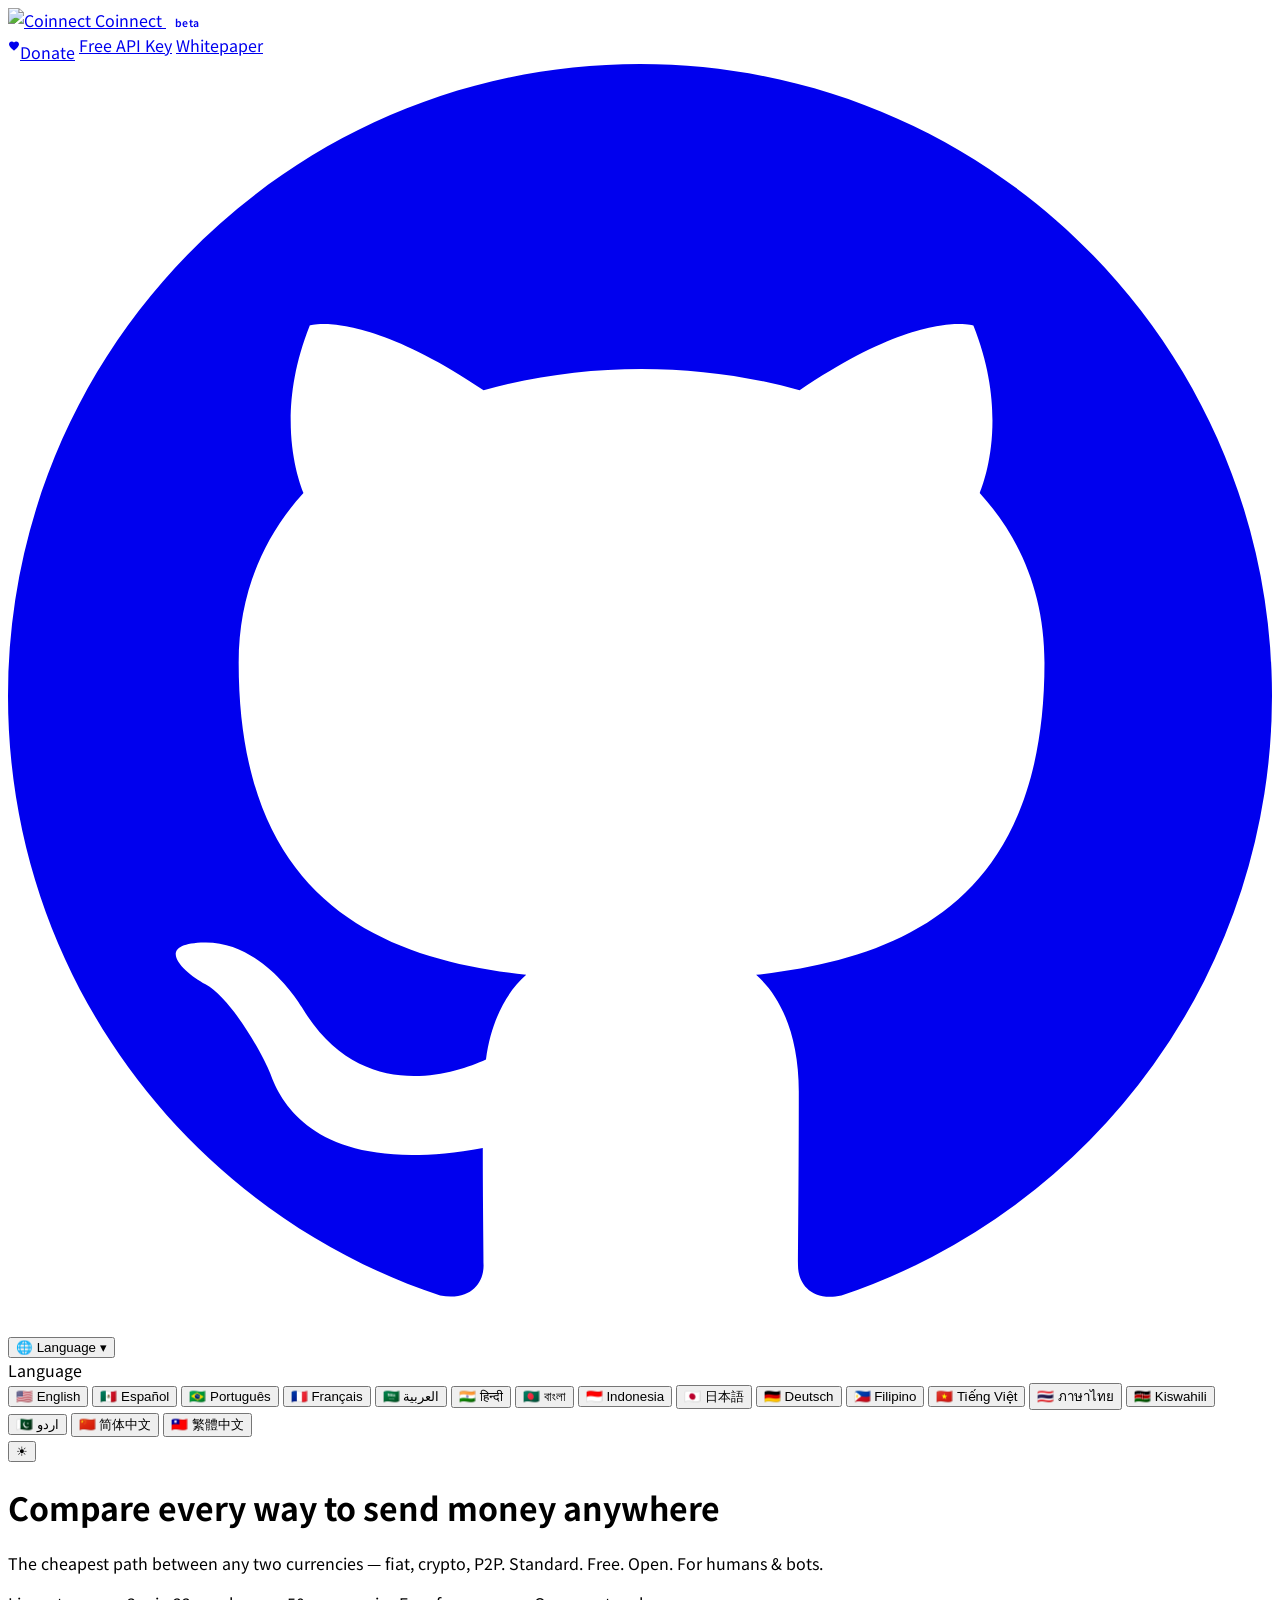
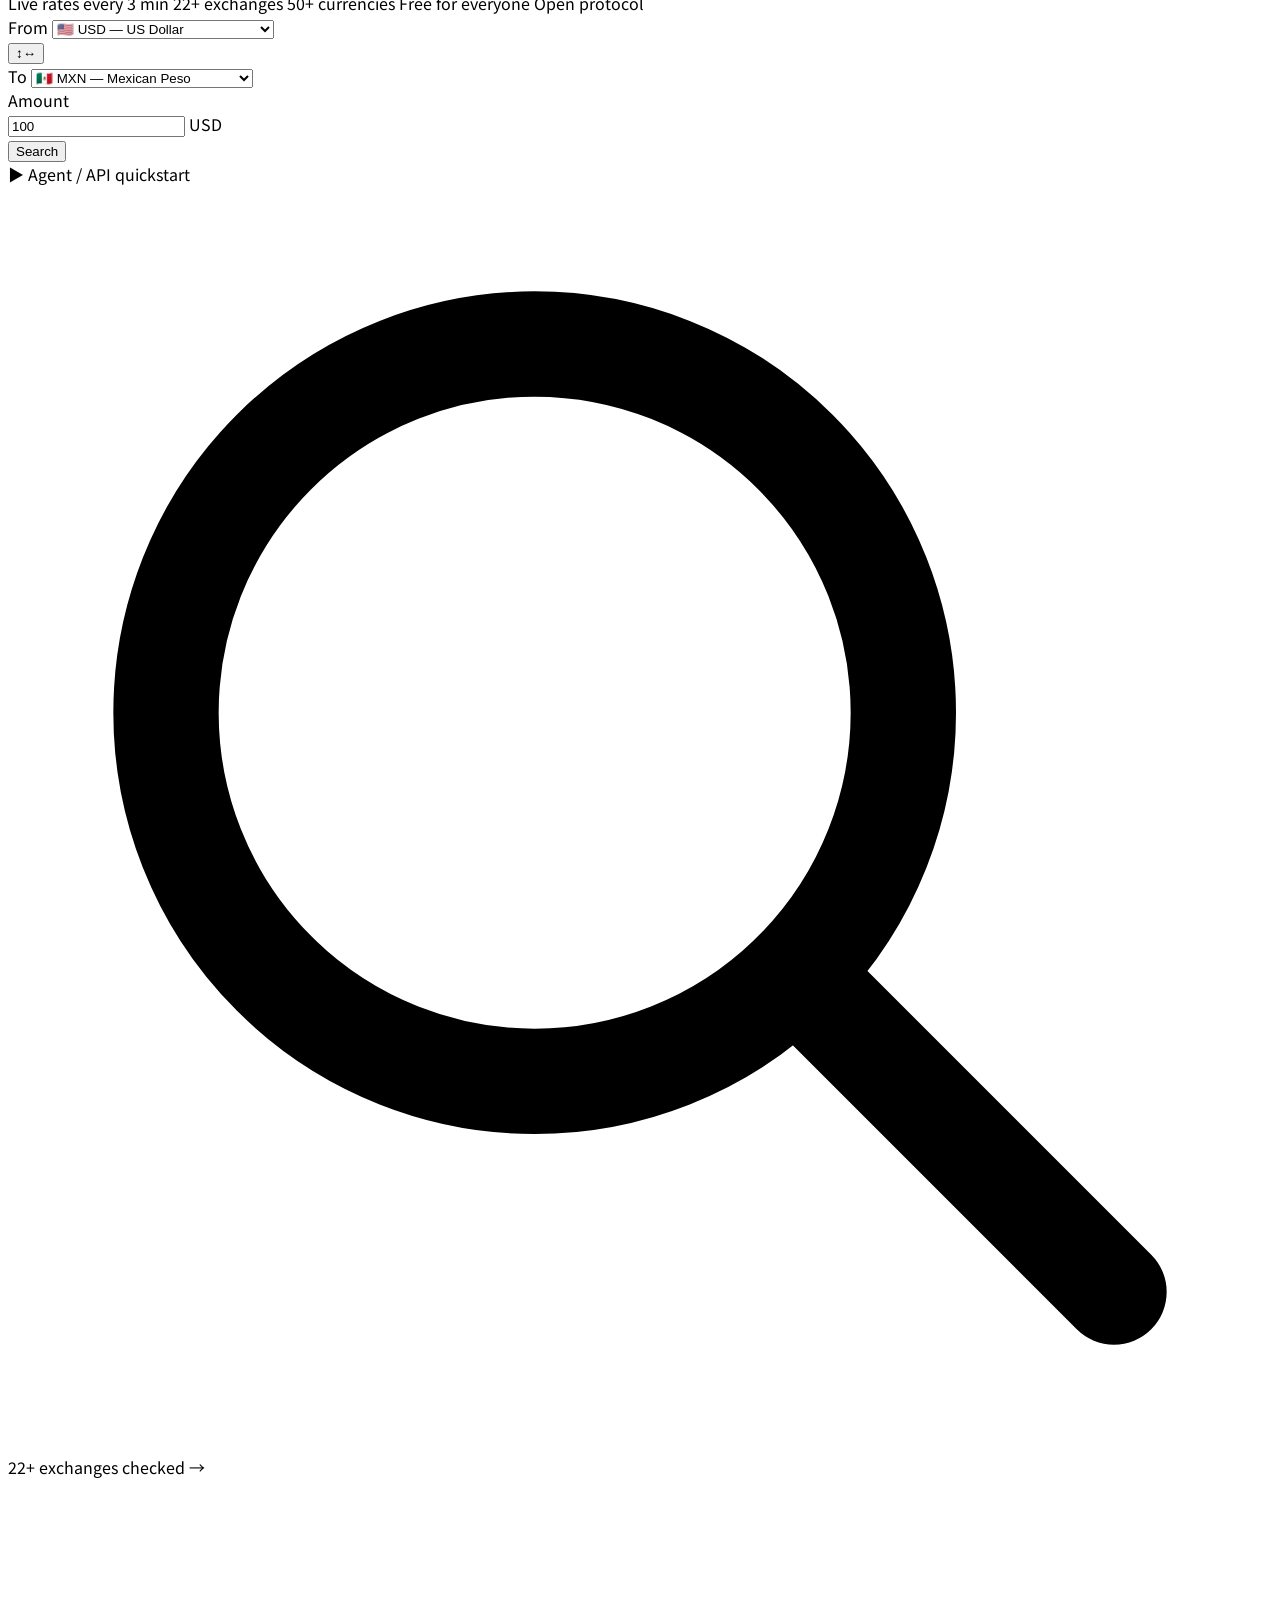
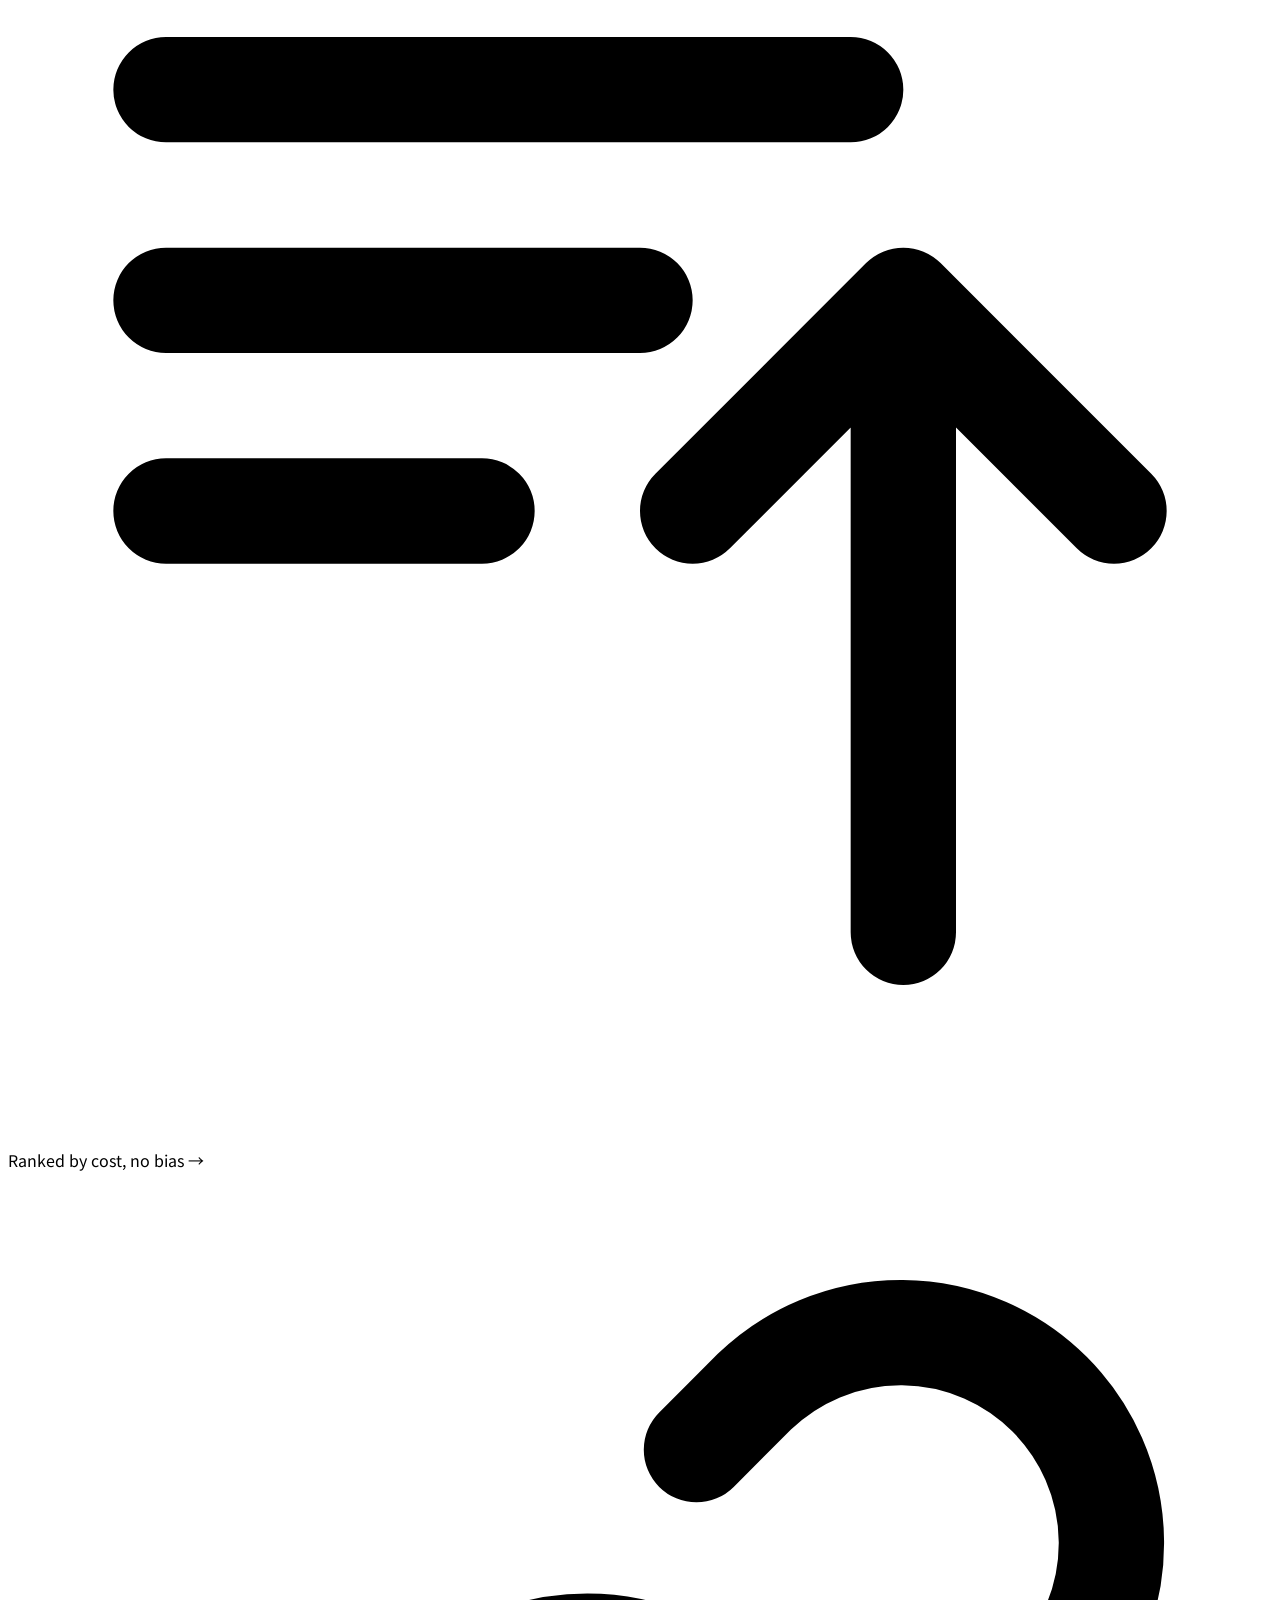
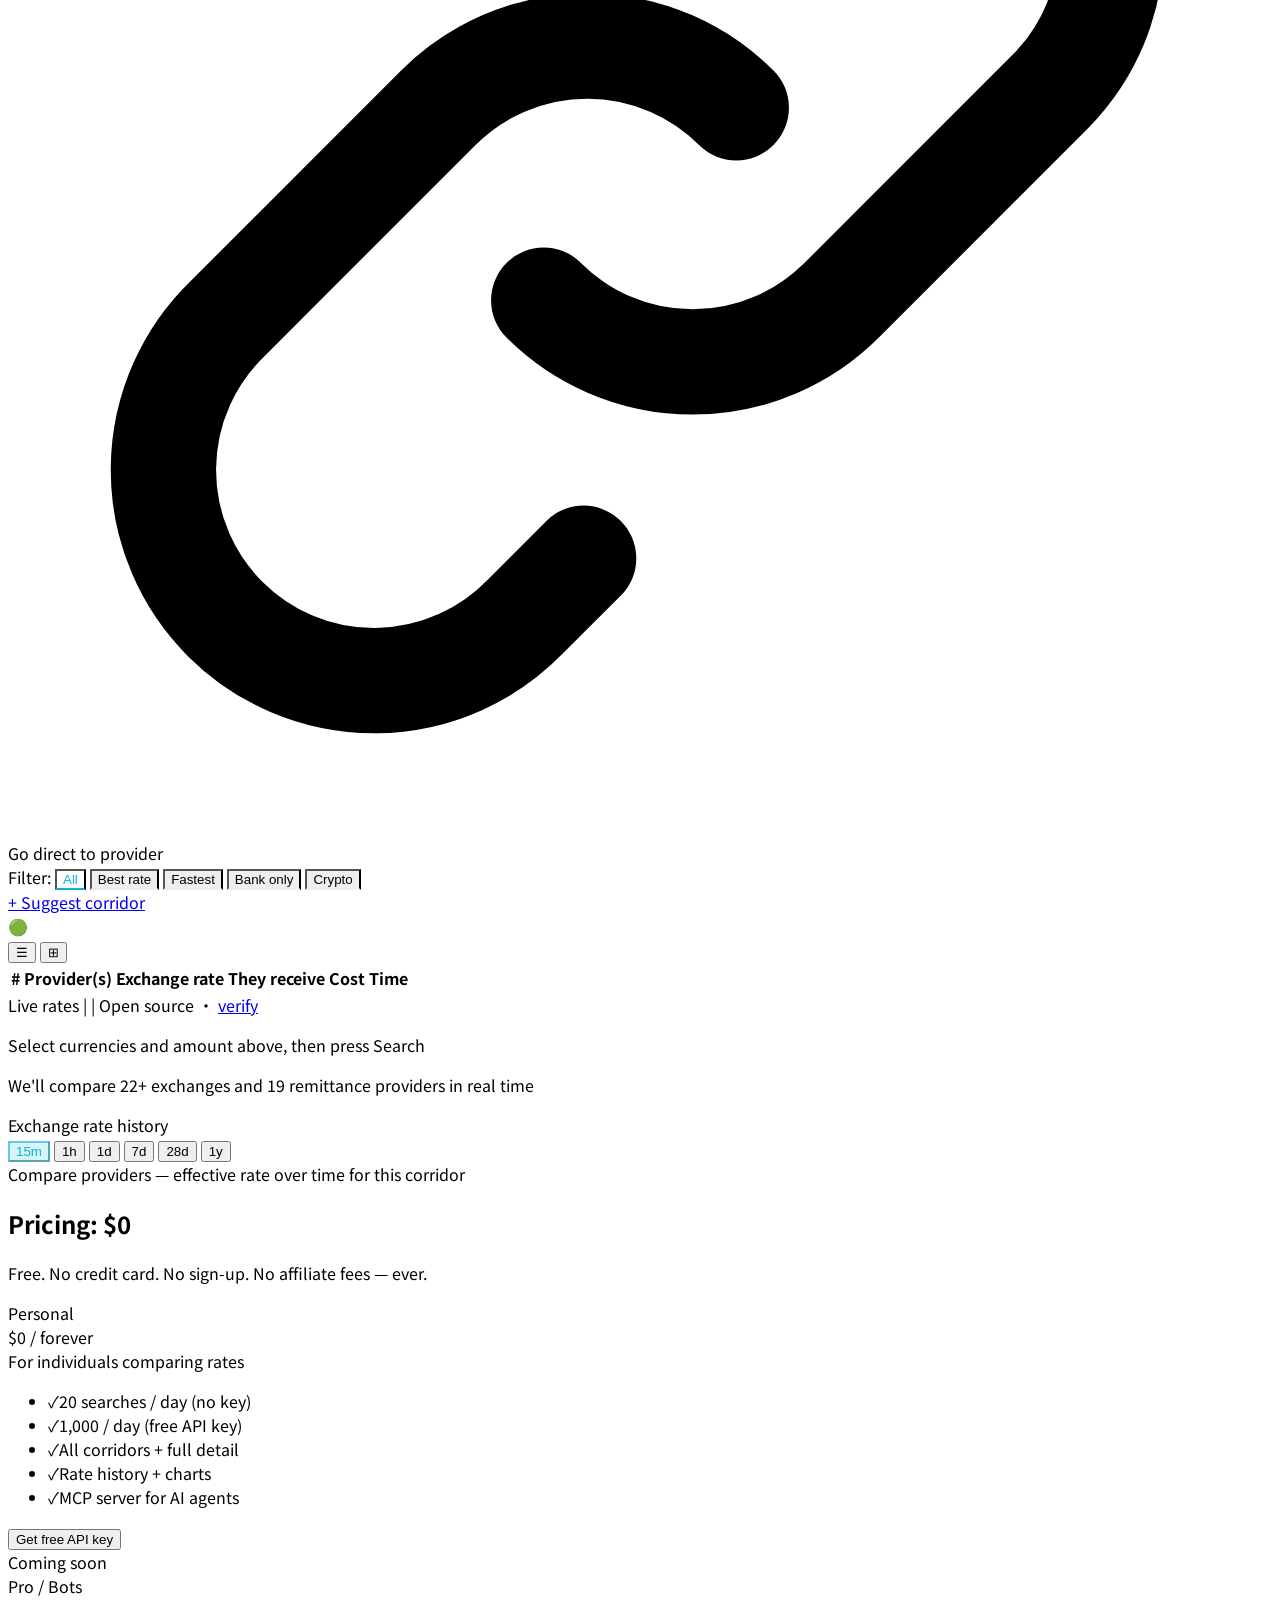
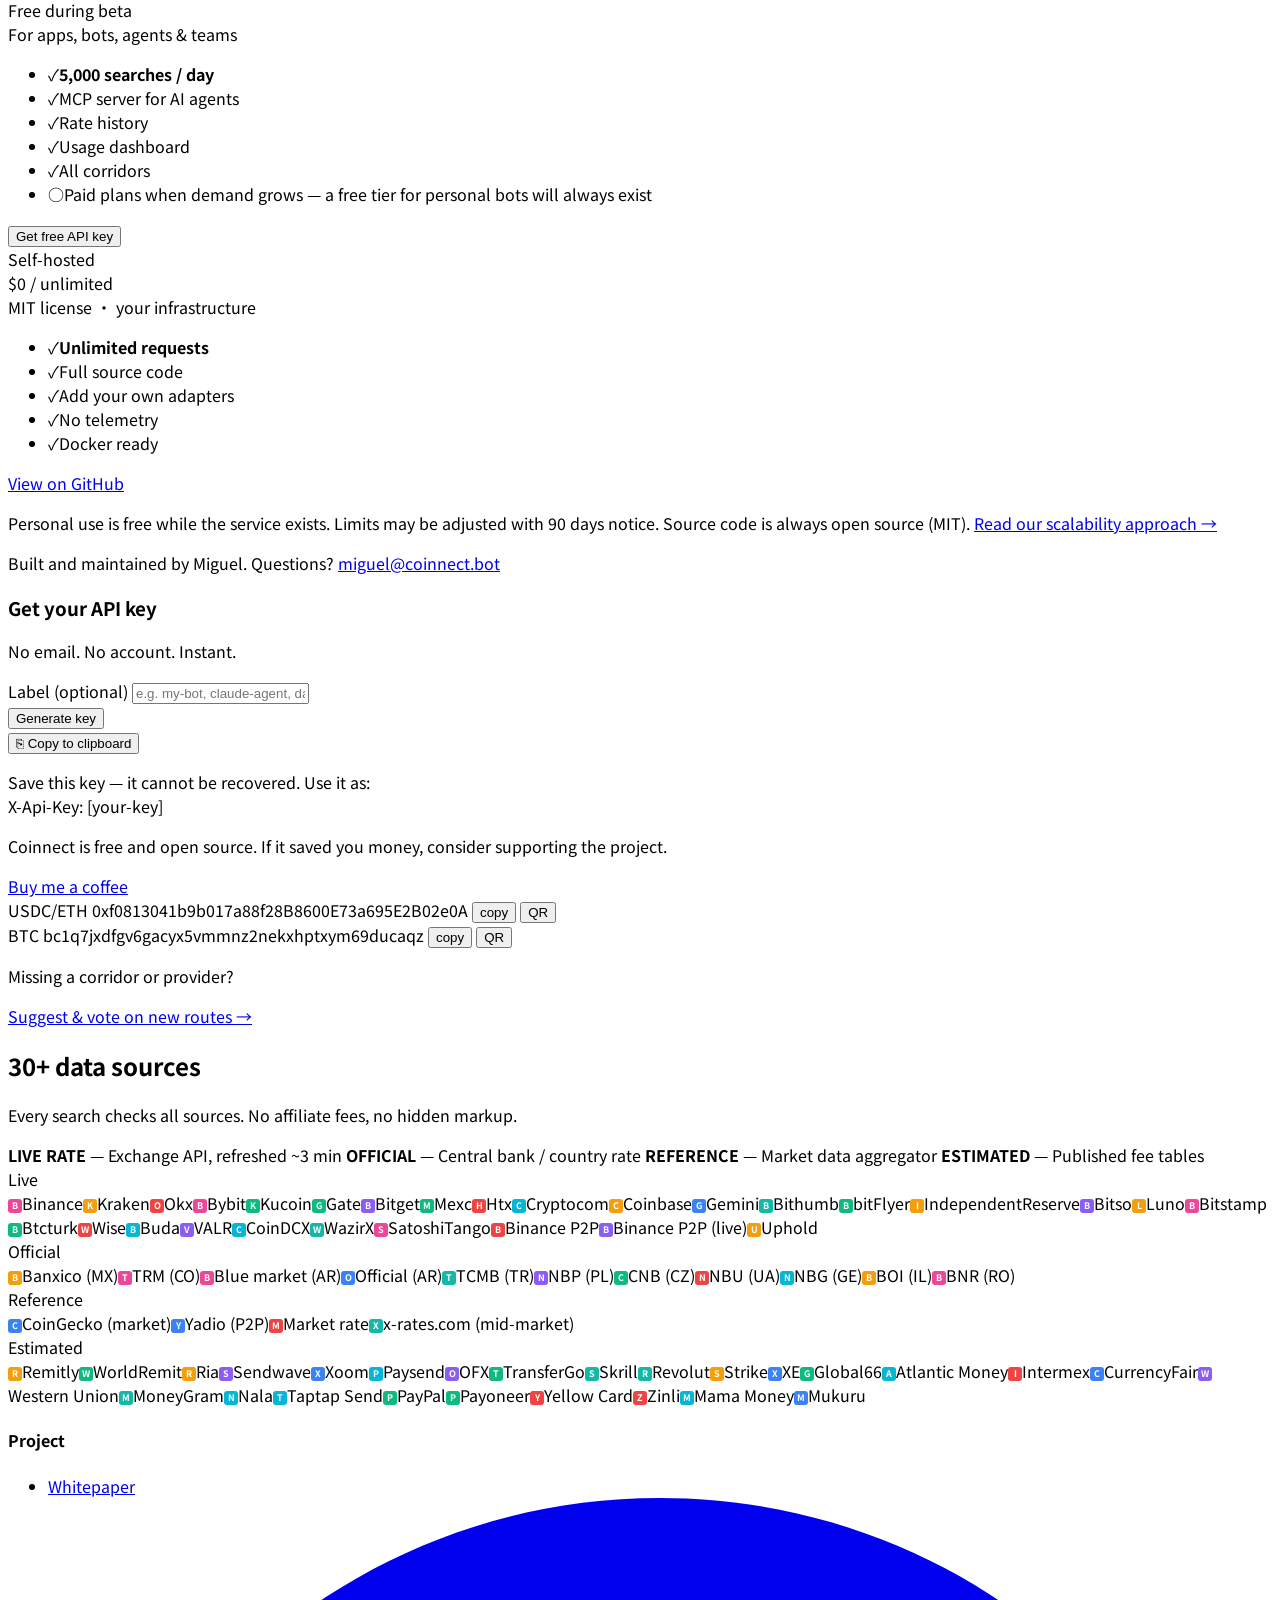
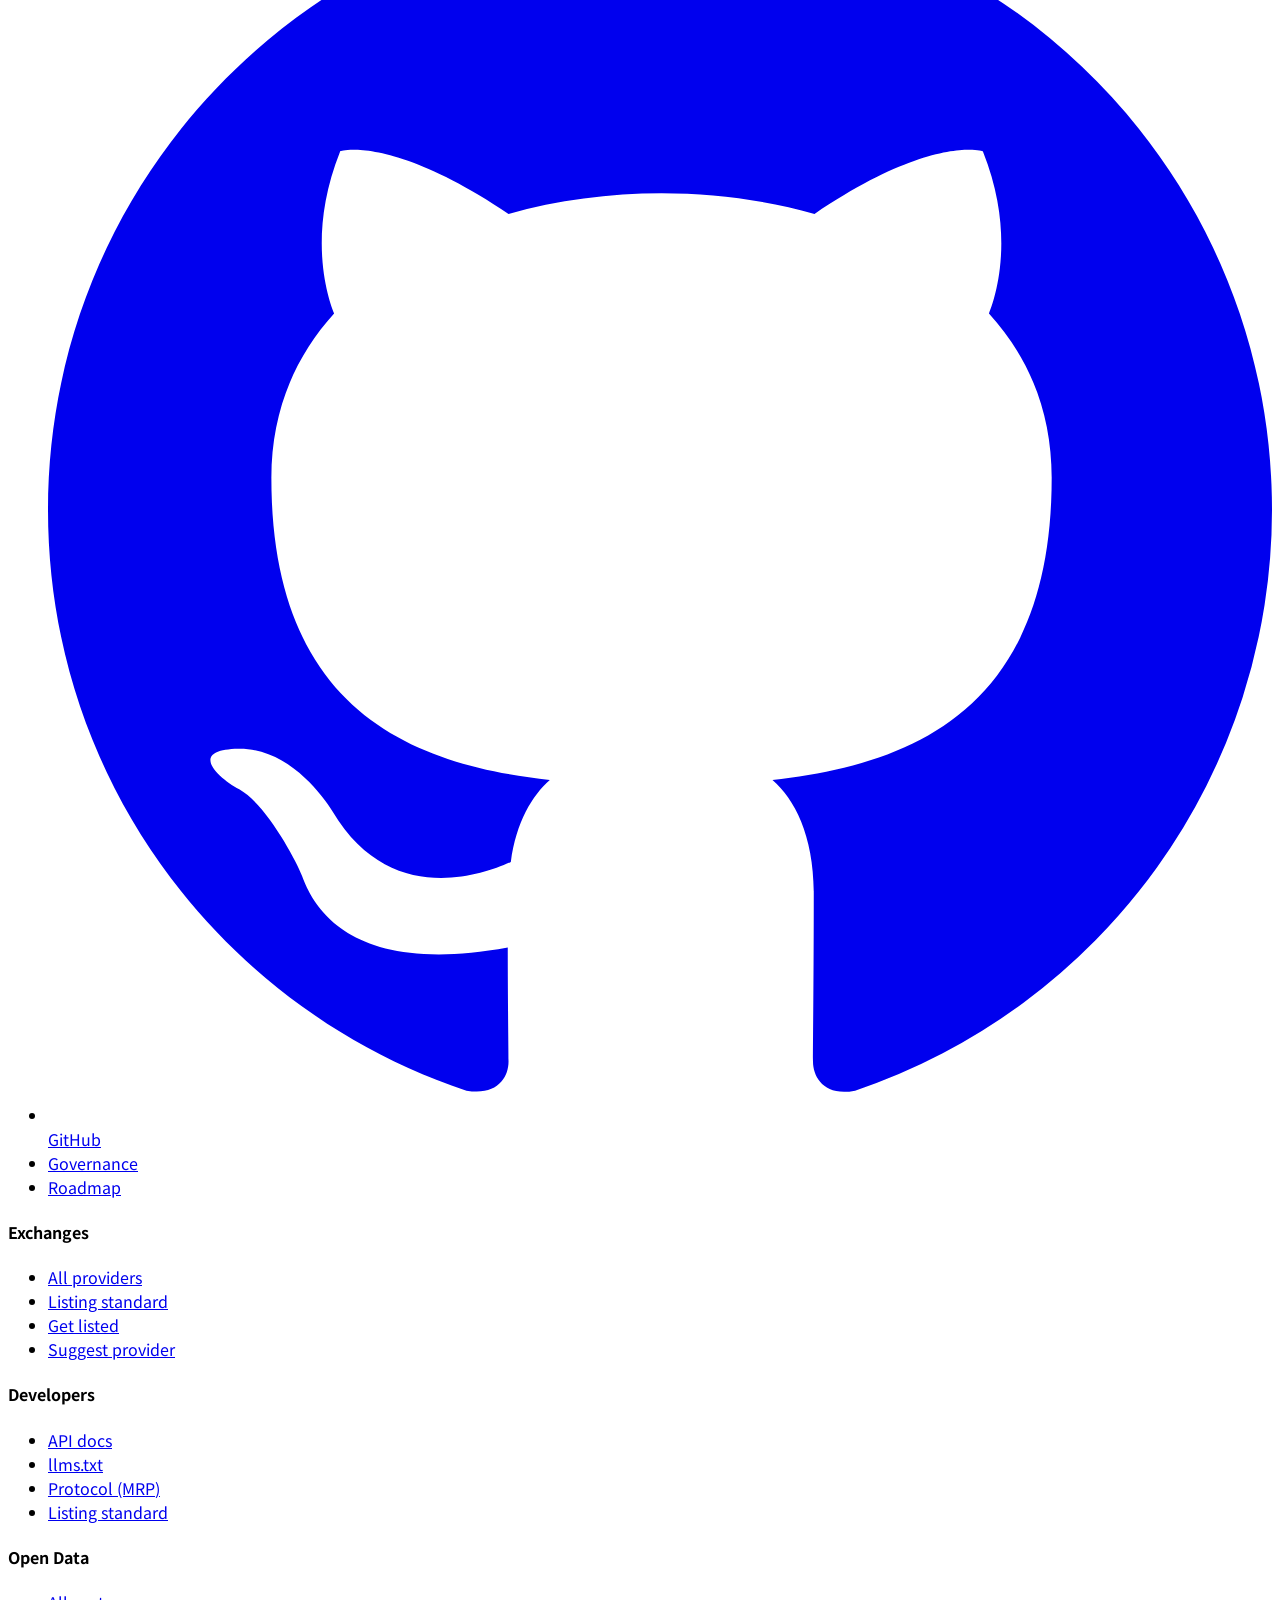
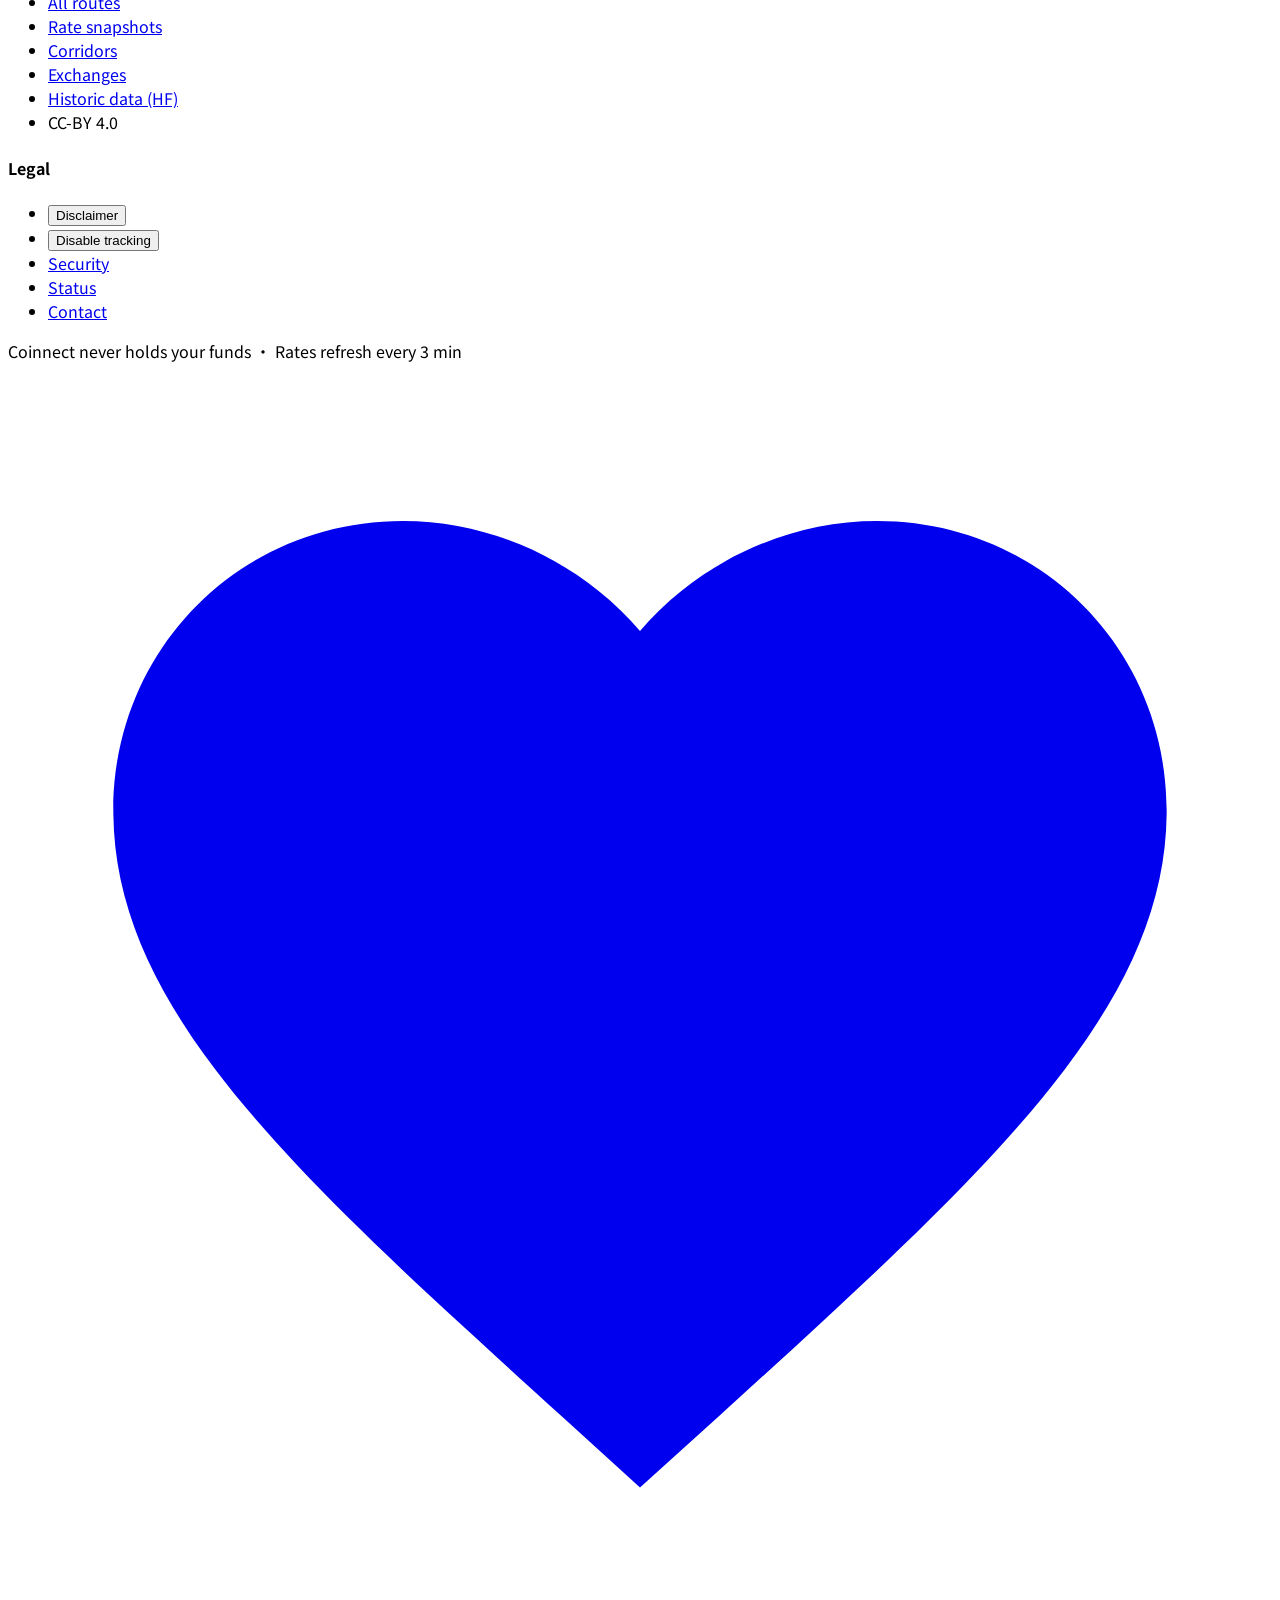
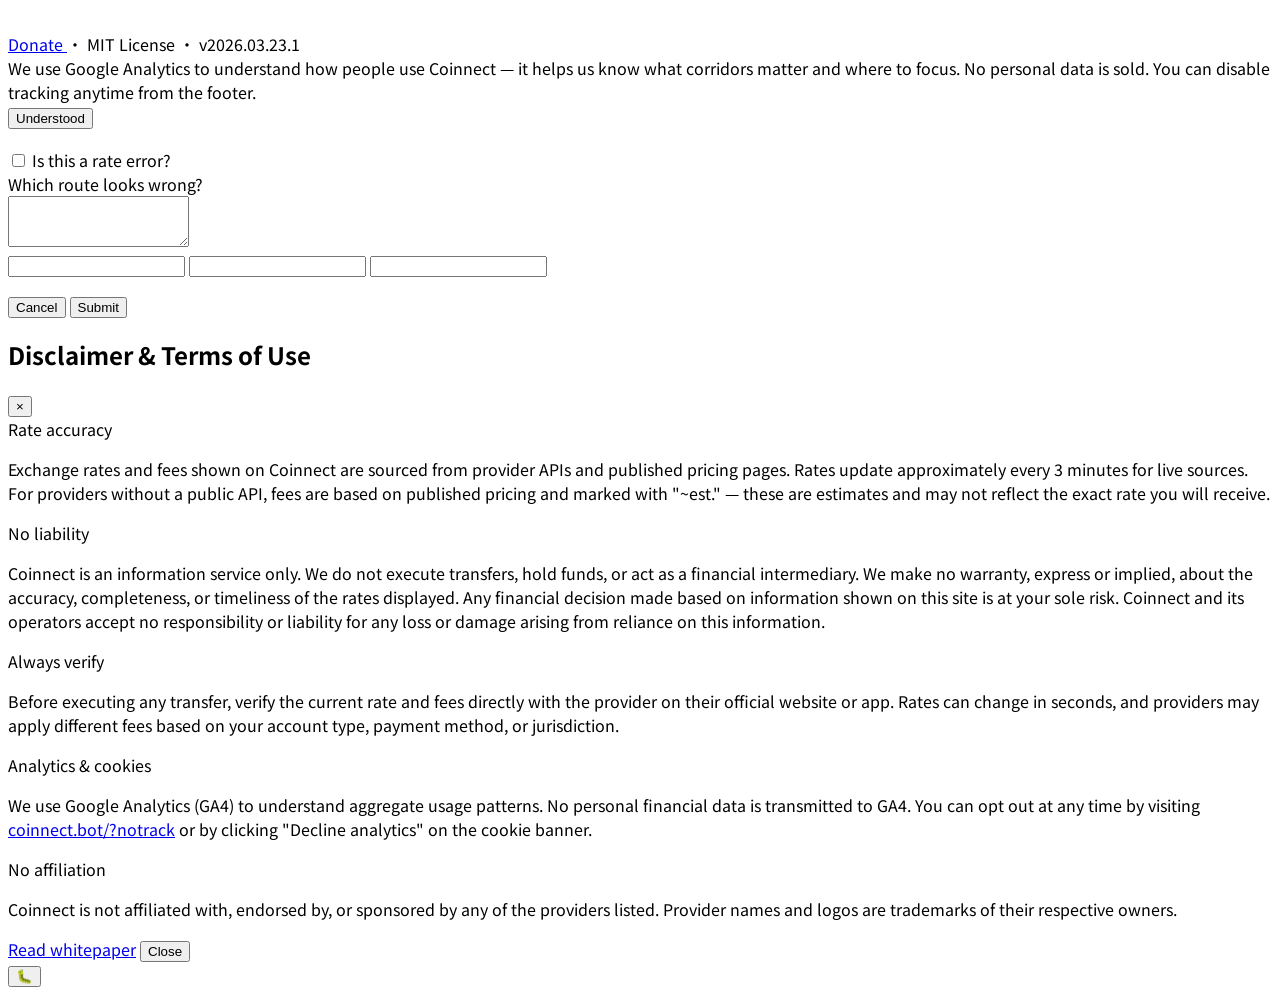
==== src/coinnect/static/index.html @ 8f02c766 "feat: local currency prioritized at top of dropdowns Detects user's locale currency via navigator.la" ====
<!DOCTYPE html>
<html lang="en" class="dark">
<head>
  <meta charset="UTF-8">
  <meta name="viewport" content="width=device-width, initial-scale=1.0">
  <title>Coinnect — The free open map for global money</title>
  <meta name="description" content="Find the best rate to move money anywhere. Free API for humans and AI agents. Mission-driven, no affiliate fees.">

  <!-- Fonts: CJK support for zh-CN/zh-TW/ja -->
  <link rel="preconnect" href="https://fonts.googleapis.com">
  <link rel="preconnect" href="https://fonts.gstatic.com" crossorigin>
  <link rel="stylesheet" href="https://fonts.googleapis.com/css2?family=Noto+Sans+SC:wght@400;700&family=Noto+Sans+TC:wght@400;700&display=swap" media="print" onload="this.media='all'">

  <!-- Favicon -->
  <link rel="icon" type="image/svg+xml" href="/static/logo.svg">

  <!-- Open Graph / Social sharing -->
  <meta property="og:type" content="website">
  <meta property="og:url" content="https://coinnect.bot">
  <meta property="og:title" content="Coinnect — The free open map for global money">
  <meta property="og:description" content="The cheapest path between any two currencies. Free. Open. For humans & bots. No affiliate fees.">
  <meta property="og:image" content="https://coinnect.bot/static/logo.svg">
  <meta name="twitter:card" content="summary">
  <meta name="twitter:title" content="Coinnect — The free open map for global money">
  <meta name="twitter:description" content="The cheapest path between any two currencies. Free. Open. For humans & bots. No affiliate fees.">

  <!-- Canonical + hreflang -->
  <link rel="canonical" href="https://coinnect.bot/">

  <!-- Structured data -->
  <script type="application/ld+json">
  {"@context":"https://schema.org","@type":"WebApplication","name":"Coinnect","url":"https://coinnect.bot","description":"Open protocol for global money routing. Find the best rate between any two currencies — fiat, crypto, P2P. Free. Open. For humans and bots.","applicationCategory":"FinanceApplication","operatingSystem":"Web","offers":{"@type":"Offer","price":"0","priceCurrency":"USD"},"author":{"@type":"Person","name":"Miguel","email":"miguel@coinnect.bot"},"license":"https://opensource.org/licenses/MIT","isAccessibleForFree":true,"featureList":["Compare 30+ exchange and remittance providers","Real-time rates refreshed every 3 minutes","Multi-hop route optimization","REST API and MCP server for AI agents","17 languages supported","Open source (MIT license)"],"screenshot":"https://coinnect.bot/static/logo.svg","softwareVersion":"2026.03.24.1"}
  </script>
  <script type="application/ld+json">
  {"@context":"https://schema.org","@type":"Organization","name":"Coinnect","url":"https://coinnect.bot","logo":"https://coinnect.bot/static/logo.svg","contactPoint":{"@type":"ContactPoint","email":"miguel@coinnect.bot","contactType":"customer support"},"sameAs":["https://github.com/coinnect-dev/coinnect"]}
  </script>
  <script type="application/ld+json">
  {"@context":"https://schema.org","@type":"FAQPage","mainEntity":[{"@type":"Question","name":"What is Coinnect?","acceptedAnswer":{"@type":"Answer","text":"Coinnect is a free, open-source money routing engine that finds the cheapest path between any two currencies — fiat, crypto, or P2P. It compares 30+ providers in real time without charging fees or holding funds."}},{"@type":"Question","name":"How does Coinnect make money?","acceptedAnswer":{"@type":"Answer","text":"Coinnect is free for everyone. Revenue comes from x402 micropayments by AI agents ($0.002/query), commercial API tiers, and voluntary donations. No affiliate fees, no ads."}},{"@type":"Question","name":"Is Coinnect safe to use?","acceptedAnswer":{"@type":"Answer","text":"Coinnect never holds funds, never processes payments, and never collects identity information. It only shows you the routes — each provider handles its own transfers and KYC."}}]}
  </script>

  <!-- Prevent theme flash -->
  <script>if(localStorage.theme==='light')document.documentElement.classList.remove('dark');else document.documentElement.classList.add('dark');</script>

  <!-- GA4 — consent-first: only loads after user accepts cookie banner or has previously accepted -->
  <script>
    const GA_ID='G-CKBJHEVM2X';
    if(new URLSearchParams(location.search).has('notrack')){localStorage.setItem('ga_optout','1');history.replaceState(null,'',location.pathname);}
    function loadGA4(){
      if(localStorage.getItem('ga_optout')==='1'){window['ga-disable-'+GA_ID]=true;return;}
      if(document.querySelector('script[src*="googletagmanager"]'))return;
      const s=document.createElement('script');s.async=true;
      s.src='https://www.googletagmanager.com/gtag/js?id='+GA_ID;
      document.head.appendChild(s);
      window.dataLayer=window.dataLayer||[];function gtag(){dataLayer.push(arguments);}
      window.gtag=gtag;gtag('js',new Date());
      gtag('config',GA_ID,{
        send_page_view:true,
        cookie_flags:'SameSite=None;Secure',
        page_title:document.title,
        page_location:window.location.href,
        custom_map:{'dimension1':'user_type','dimension2':'corridor','dimension3':'source_type'}
      });
      // Detect bot vs human
      const isBot=/bot|crawl|spider|slurp|facebook|twitter|discord|telegram|whatsapp/i.test(navigator.userAgent);
      gtag('set','user_properties',{
        'user_type':isBot?'bot':'human',
        'language':document.documentElement.lang||'en',
        'theme':document.documentElement.classList.contains('dark')?'dark':'light'
      });
    }
    // Only auto-load if user previously consented
    if(localStorage.getItem('ga_consent')==='1'&&localStorage.getItem('ga_optout')!=='1'){loadGA4();}
  </script>

  <script src="/static/i18n.js?v=2026.03.24.2"></script>
  <script>initLang();</script>
  <link rel="stylesheet" href="/static/tailwind.css">

  <style>
    *, *::before, *::after { box-sizing: border-box; }
    html, body { overflow-x: hidden; max-width: 100vw; }
    img, svg, video { max-width: 100%; height: auto; }
    .font-mono { word-break: break-all; }
    :root {
      --bg: #ffffff;
      --bg-surface: #f9fafb;
      --bg-elevated: #ffffff;
      --text-primary: #111827;
      --text-secondary: #6b7280;
      --text-muted: #9ca3af;
      --accent: #0891b2;
      --accent-light: #ecfeff;
      --positive: #059669;
      --border: #e5e7eb;
      --radius: 12px;
    }
    .dark {
      --bg: #030712;
      --bg-surface: #111827;
      --bg-elevated: #1f2937;
      --text-primary: #f9fafb;
      --text-secondary: #9ca3af;
      --text-muted: #6b7280;
      --accent: #06b6d4;
      --accent-light: #164e63;
      --positive: #10b981;
      --border: #374151;
      --radius: 12px;
    }
    body{font-family:'Inter','Noto Sans SC','Noto Sans TC',system-ui,-apple-system,'Segoe UI',sans-serif;}
    .gradient-text{background:linear-gradient(135deg,#06b6d4,#3b82f6);-webkit-background-clip:text;-webkit-text-fill-color:transparent;}
    .btc-text{background:linear-gradient(135deg,#F7931A,#f59e0b);-webkit-background-clip:text;-webkit-text-fill-color:transparent;}
    .step-line::before{content:'';position:absolute;left:11px;top:24px;bottom:-8px;width:2px;background:#d1d5db;}
    .dark .step-line::before{background:#374151;}
    .step-line:last-child::before{display:none;}
    @keyframes pulse-dot{0%,100%{opacity:1}50%{opacity:.4}}
    .loading-dot{animation:pulse-dot 1.2s ease infinite;}
    .loading-dot:nth-child(2){animation-delay:.2s;}
    .loading-dot:nth-child(3){animation-delay:.4s;}
    @keyframes shimmer{0%{background-position:-200% 0}100%{background-position:200% 0}}
    .skeleton{background:linear-gradient(90deg,#f1f5f9 25%,#e2e8f0 50%,#f1f5f9 75%);background-size:200% 100%;animation:shimmer 1.5s infinite;border-radius:8px;}
    .dark .skeleton{background:linear-gradient(90deg,#1f2937 25%,#374151 50%,#1f2937 75%);background-size:200% 100%;}
    details>summary{list-style:none;cursor:pointer;}
    details>summary::-webkit-details-marker{display:none;}
    .filter-btn{border-bottom:2px solid transparent;}
    .filter-btn.active{border-bottom:2px solid #06b6d4;color:#06b6d4;background:transparent !important;}
    .hist-period.active{background:rgb(6 182 212/0.15);border-color:rgb(6 182 212/0.6);color:#06b6d4;}
    /* Sparkline */
    .sparkline-svg{overflow:visible;}
    .chart-wrap{position:relative;}
    .chart-overlay{position:absolute;inset:0;z-index:2;cursor:crosshair;}
    .chart-tip{position:absolute;top:-18px;transform:translateX(-50%);background:rgba(0,0,0,.8);color:#fff;padding:2px 6px;border-radius:4px;font-size:10px;white-space:nowrap;pointer-events:none;z-index:3;}
    .chart-line{position:absolute;top:0;bottom:0;width:1px;background:rgba(255,255,255,.3);pointer-events:none;z-index:3;}
    .dark .chart-line{background:rgba(255,255,255,.3);}
    .chart-line{background:rgba(0,0,0,.2);}
    /* Hero tabs */
    .audience-tab{transition:all .2s;}
    .audience-tab.active{background:rgb(6 182 212/0.12);border-color:#06b6d4;color:#06b6d4;}
    /* Plug logo animation */
    @keyframes plug-glow{0%,100%{filter:drop-shadow(0 0 3px #F7931A44) drop-shadow(0 0 3px #06b6d444)}50%{filter:drop-shadow(0 0 6px #F7931A88) drop-shadow(0 0 6px #06b6d488)}}
    .logo-plug{animation:plug-glow 3s ease-in-out infinite;}
    /* Pill badge */
    .pill{display:inline-flex;align-items:center;gap:.3rem;font-size:.65rem;font-weight:600;letter-spacing:.05em;padding:.2rem .55rem;border-radius:9999px;border-width:1px;}
    #heroDemo{transition:opacity 0.3s ease;}
  </style>
</head>
<body class="bg-gray-50 dark:bg-gray-950 text-gray-900 dark:text-gray-100 min-h-screen transition-colors duration-200">

<!-- ── Header ────────────────────────────────────────────────────────────── -->
<header class="bg-white dark:bg-gray-900 border-b border-gray-200 dark:border-gray-800 sticky top-0 z-20">
  <div class="max-w-5xl mx-auto px-5 h-14 flex items-center justify-between gap-4">

    <!-- Logo -->
    <a href="/" class="flex items-center gap-2.5 shrink-0">
      <img src="/static/logo.svg" alt="Coinnect" class="h-8 w-auto" />
      <span class="font-bold text-base tracking-tight">Coinnect</span>
      <span class="pill text-cyan-600 dark:text-cyan-400 border-cyan-200 dark:border-cyan-800 bg-cyan-50 dark:bg-cyan-950/50 hidden sm:inline-flex">beta</span>
    </a>

    <div class="flex items-center gap-2">
      <a href="#donate" onclick="document.getElementById('donateSection')?.scrollIntoView({behavior:'smooth'});return false;"
         class="text-xs bg-pink-50 dark:bg-pink-950/30 text-pink-600 dark:text-pink-400 border border-pink-200 dark:border-pink-800 px-2.5 py-1 rounded-full hover:bg-pink-100 dark:hover:bg-pink-950/50 transition-colors items-center gap-1" style="display:none" id="navDonate">
        <svg class="w-3 h-3 shrink-0" style="width:12px;height:12px" viewBox="0 0 24 24" fill="currentColor"><path d="M12 21.35l-1.45-1.32C5.4 15.36 2 12.28 2 8.5 2 5.42 4.42 3 7.5 3c1.74 0 3.41.81 4.5 2.09C13.09 3.81 14.76 3 16.5 3 19.58 3 22 5.42 22 8.5c0 3.78-3.4 6.86-8.55 11.54L12 21.35z"/></svg>
        Donate
      </a>
      <a href="#pricing" onclick="document.getElementById('pricingSection')?.scrollIntoView({behavior:'smooth'});return false;" class="text-xs text-gray-400 hover:text-gray-600 dark:hover:text-gray-200 px-2 py-1 transition-colors" style="display:none" id="navApiKey">Free API Key</a>
      <a href="/whitepaper" class="text-xs text-gray-400 hover:text-gray-600 dark:hover:text-gray-200 px-2 py-1 transition-colors hidden sm:inline">Whitepaper</a>
      <a href="https://github.com/coinnect-dev/coinnect" target="_blank" rel="noopener" onclick="trackOutbound(this.href,'github_nav')"
         class="w-8 h-8 rounded-lg flex items-center justify-center text-gray-400 hover:text-gray-600 dark:hover:text-gray-200 hover:bg-gray-100 dark:hover:bg-gray-800 transition-colors">
        <svg class="w-5 h-5" viewBox="0 0 16 16" fill="currentColor"><path d="M8 0C3.58 0 0 3.58 0 8c0 3.54 2.29 6.53 5.47 7.59.4.07.55-.17.55-.38 0-.19-.01-.82-.01-1.49-2.01.37-2.53-.49-2.69-.94-.09-.23-.48-.94-.82-1.13-.28-.15-.68-.52-.01-.53.63-.01 1.08.58 1.23.82.72 1.21 1.87.87 2.33.66.07-.52.28-.87.51-1.07-1.78-.2-3.64-.89-3.64-3.95 0-.87.31-1.59.82-2.15-.08-.2-.36-1.02.08-2.12 0 0 .67-.21 2.2.82.64-.18 1.32-.27 2-.27.68 0 1.36.09 2 .27 1.53-1.04 2.2-.82 2.2-.82.44 1.1.16 1.92.08 2.12.51.56.82 1.27.82 2.15 0 3.07-1.87 3.75-3.65 3.95.29.25.54.73.54 1.48 0 1.07-.01 1.93-.01 2.2 0 .21.15.46.55.38A8.013 8.013 0 0016 8c0-4.42-3.58-8-8-8z"/></svg>
      </a>
      <!-- Language picker -->
      <div id="langPicker" class="relative">
        <button id="langBtn" onclick="toggleLangDropdown()"
          class="h-8 px-2 rounded-lg flex items-center gap-1 text-xs text-gray-500 dark:text-gray-400 hover:text-gray-700 dark:hover:text-gray-200 hover:bg-gray-100 dark:hover:bg-gray-800 transition-colors whitespace-nowrap">
          🌐 <span class="hidden sm:inline">Language</span> <span class="text-gray-400 text-xs">▾</span>
        </button>
        <div id="langDropdown" class="hidden absolute right-0 top-10 z-50 bg-white dark:bg-gray-900 border border-gray-200 dark:border-gray-700 rounded-xl shadow-xl py-1 min-w-[160px]">
          <div class="px-3 py-1.5 text-[10px] font-semibold text-gray-400 uppercase tracking-wider">Language</div>
          <button onclick="setLang('en')" class="w-full text-left px-3 py-2 text-sm hover:bg-gray-50 dark:hover:bg-gray-800 transition-colors flex items-center gap-2">🇺🇸 English</button>
          <button onclick="setLang('es')" class="w-full text-left px-3 py-2 text-sm hover:bg-gray-50 dark:hover:bg-gray-800 transition-colors flex items-center gap-2">🇲🇽 Español</button>
          <button onclick="setLang('pt')" class="w-full text-left px-3 py-2 text-sm hover:bg-gray-50 dark:hover:bg-gray-800 transition-colors flex items-center gap-2">🇧🇷 Português</button>
          <button onclick="setLang('fr')" class="w-full text-left px-3 py-2 text-sm hover:bg-gray-50 dark:hover:bg-gray-800 transition-colors flex items-center gap-2">🇫🇷 Français</button>
          <button onclick="setLang('ar')" class="w-full text-left px-3 py-2 text-sm hover:bg-gray-50 dark:hover:bg-gray-800 transition-colors flex items-center gap-2">🇸🇦 العربية</button>
          <button onclick="setLang('hi')" class="w-full text-left px-3 py-2 text-sm hover:bg-gray-50 dark:hover:bg-gray-800 transition-colors flex items-center gap-2">🇮🇳 हिन्दी</button>
          <button onclick="setLang('bn')" class="w-full text-left px-3 py-2 text-sm hover:bg-gray-50 dark:hover:bg-gray-800 transition-colors flex items-center gap-2">🇧🇩 বাংলা</button>
          <button onclick="setLang('id')" class="w-full text-left px-3 py-2 text-sm hover:bg-gray-50 dark:hover:bg-gray-800 transition-colors flex items-center gap-2">🇮🇩 Indonesia</button>
          <button onclick="setLang('ja')" class="w-full text-left px-3 py-2 text-sm hover:bg-gray-50 dark:hover:bg-gray-800 transition-colors flex items-center gap-2">🇯🇵 日本語</button>
          <button onclick="setLang('de')" class="w-full text-left px-3 py-2 text-sm hover:bg-gray-50 dark:hover:bg-gray-800 transition-colors flex items-center gap-2">🇩🇪 Deutsch</button>
          <button onclick="setLang('tl')" class="w-full text-left px-3 py-2 text-sm hover:bg-gray-50 dark:hover:bg-gray-800 transition-colors flex items-center gap-2">🇵🇭 Filipino</button>
          <button onclick="setLang('vi')" class="w-full text-left px-3 py-2 text-sm hover:bg-gray-50 dark:hover:bg-gray-800 transition-colors flex items-center gap-2">🇻🇳 Tiếng Việt</button>
          <button onclick="setLang('th')" class="w-full text-left px-3 py-2 text-sm hover:bg-gray-50 dark:hover:bg-gray-800 transition-colors flex items-center gap-2">🇹🇭 ภาษาไทย</button>
          <button onclick="setLang('sw')" class="w-full text-left px-3 py-2 text-sm hover:bg-gray-50 dark:hover:bg-gray-800 transition-colors flex items-center gap-2">🇰🇪 Kiswahili</button>
          <button onclick="setLang('ur')" class="w-full text-left px-3 py-2 text-sm hover:bg-gray-50 dark:hover:bg-gray-800 transition-colors flex items-center gap-2">🇵🇰 اردو</button>
          <button onclick="setLang('zh-CN')" class="w-full text-left px-3 py-2 text-sm hover:bg-gray-50 dark:hover:bg-gray-800 transition-colors flex items-center gap-2">🇨🇳 简体中文</button>
          <button onclick="setLang('zh-TW')" class="w-full text-left px-3 py-2 text-sm hover:bg-gray-50 dark:hover:bg-gray-800 transition-colors flex items-center gap-2">🇹🇼 繁體中文</button>
        </div>
      </div>
      <button onclick="toggleTheme()" id="themeBtn"
        class="w-8 h-8 rounded-lg flex items-center justify-center text-gray-400 hover:text-gray-600 dark:hover:text-gray-200 hover:bg-gray-100 dark:hover:bg-gray-800 transition-colors">
        <span id="themeIcon" class="text-sm"></span>
      </button>
    </div>
  </div>
</header>

<!-- ── Hero: dual audience ────────────────────────────────────────────────── -->
<div class="bg-white dark:bg-gray-900 border-b border-gray-200 dark:border-gray-800">
  <div class="max-w-5xl mx-auto px-5 pt-12 pb-8">

    <!-- Headline -->
    <div class="text-center mb-5">
      <h1 class="text-2xl sm:text-3xl font-bold tracking-tight mb-2" data-i18n-html="hero_h1">
        Compare every way to send money <span class="text-cyan-600 dark:text-cyan-400">anywhere</span>
      </h1>
      <p class="text-gray-500 dark:text-gray-400 text-sm max-w-md mx-auto" data-i18n="hero_sub">
        The cheapest path between any two currencies — fiat, crypto, P2P. Standard. Free. Open. For humans &amp; bots.
      </p>
      <p class="mt-2 text-base text-cyan-600 dark:text-cyan-400 font-medium" id="taglineRotator"></p>
      <!-- Stats -->
      <div class="mt-3 flex flex-wrap items-center justify-center gap-x-5 gap-y-1 text-[11px] text-gray-400">
        <span class="flex items-center gap-1"><span class="w-1.5 h-1.5 rounded-full bg-emerald-500"></span> Live rates every 3 min</span>
        <span>22+ exchanges</span>
        <span>50+ currencies</span>
        <span>Free for everyone</span>
        <span>Open protocol</span>
      </div>
    </div>

    <!-- Search form — Material Design inspired -->
    <div class="bg-white dark:bg-gray-800/60 rounded-2xl shadow-sm border border-gray-200 dark:border-gray-600 flex flex-col sm:flex-row sm:items-center sm:divide-x divide-gray-200 dark:divide-gray-600 max-w-3xl mx-auto">
      <!-- From -->
      <div class="flex-1 min-w-[120px] px-4 py-3">
        <label class="block text-[10px] text-gray-400 uppercase tracking-wider mb-0.5" data-i18n="label_from">From</label>
        <select id="from" class="w-full bg-transparent border-none p-0 text-sm font-medium text-gray-900 dark:text-white focus:outline-none">
          <optgroup label="Popular">
            <option value="USD" selected>🇺🇸 USD — US Dollar</option>
            <option value="EUR">🇪🇺 EUR — Euro</option>
            <option value="GBP">🇬🇧 GBP — Pound</option>
            <option value="CAD">🇨🇦 CAD — Canadian Dollar</option>
            <option value="AUD">🇦🇺 AUD — Australian Dollar</option>
          </optgroup>
          <optgroup label="Latin America">
            <option value="MXN">🇲🇽 MXN — Mexican Peso</option>
            <option value="BRL">🇧🇷 BRL — Brazilian Real</option>
            <option value="COP">🇨🇴 COP — Colombian Peso</option>
            <option value="ARS">🇦🇷 ARS — Argentine Peso</option>
            <option value="PEN">🇵🇪 PEN — Peruvian Sol</option>
            <option value="CLP">🇨🇱 CLP — Chilean Peso</option>
            <option value="VES">🇻🇪 VES — Venezuelan Bolivar</option>
          </optgroup>
          <optgroup label="Asia">
            <option value="INR">🇮🇳 INR — Indian Rupee</option>
            <option value="PHP">🇵🇭 PHP — Philippine Peso</option>
            <option value="IDR">🇮🇩 IDR — Indonesian Rupiah</option>
            <option value="PKR">🇵🇰 PKR — Pakistani Rupee</option>
            <option value="BDT">🇧🇩 BDT — Bangladeshi Taka</option>
            <option value="VND">🇻🇳 VND — Vietnamese Dong</option>
            <option value="THB">🇹🇭 THB — Thai Baht</option>
            <option value="LKR">🇱🇰 LKR — Sri Lankan Rupee</option>
            <option value="NPR">🇳🇵 NPR — Nepalese Rupee</option>
          </optgroup>
          <optgroup label="Africa">
            <option value="NGN">🇳🇬 NGN — Nigerian Naira</option>
            <option value="KES">🇰🇪 KES — Kenyan Shilling</option>
            <option value="GHS">🇬🇭 GHS — Ghanaian Cedi</option>
            <option value="ZAR">🇿🇦 ZAR — South African Rand</option>
            <option value="RWF">🇷🇼 RWF — Rwandan Franc</option>
            <option value="ETB">🇪🇹 ETB — Ethiopian Birr</option>
            <option value="TZS">🇹🇿 TZS — Tanzanian Shilling</option>
            <option value="UGX">🇺🇬 UGX — Ugandan Shilling</option>
            <option value="XOF">🇸🇳 XOF — West Africa CFA</option>
            <option value="XAF">🇨🇲 XAF — Central Africa CFA</option>
            <option value="ZWL">🇿🇼 ZWL — Zimbabwean Dollar</option>
            <option value="MWK">🇲🇼 MWK — Malawian Kwacha</option>
            <option value="ZMW">🇿🇲 ZMW — Zambian Kwacha</option>
          </optgroup>
          <optgroup label="Middle East & Turkey">
            <option value="AED">🇦🇪 AED — UAE Dirham</option>
            <option value="SAR">🇸🇦 SAR — Saudi Riyal</option>
            <option value="QAR">🇶🇦 QAR — Qatari Riyal</option>
            <option value="KWD">🇰🇼 KWD — Kuwaiti Dinar</option>
            <option value="TRY">🇹🇷 TRY — Turkish Lira</option>
          </optgroup>
          <optgroup label="Europe">
            <option value="CHF">🇨🇭 CHF — Swiss Franc</option>
            <option value="PLN">🇵🇱 PLN — Polish Zloty</option>
            <option value="CZK">🇨🇿 CZK — Czech Koruna</option>
            <option value="HUF">🇭🇺 HUF — Hungarian Forint</option>
            <option value="RON">🇷🇴 RON — Romanian Leu</option>
            <option value="UAH">🇺🇦 UAH — Ukrainian Hryvnia</option>
          </optgroup>
          <optgroup label="East Asia & Pacific">
            <option value="JPY">🇯🇵 JPY — Japanese Yen</option>
            <option value="SGD">🇸🇬 SGD — Singapore Dollar</option>
            <option value="HKD">🇭🇰 HKD — Hong Kong Dollar</option>
          </optgroup>
          <optgroup label="Crypto">
            <option value="BTC">₿ BTC — Bitcoin</option>
            <option value="ETH">Ξ ETH — Ethereum</option>
            <option value="USDC">◈ USDC — USD Coin</option>
            <option value="USDT">◈ USDT — Tether</option>
            <option value="XRP">✕ XRP — Ripple</option>
            <option value="SOL">◎ SOL — Solana</option>
          </optgroup>
        </select>
      </div>
      <!-- Swap -->
      <button onclick="swapCurrencies()" title="Swap currencies" class="px-3 py-2 sm:py-3 text-gray-300 hover:text-cyan-500 transition-colors self-center" aria-label="Swap from/to"><span class="sm:hidden">↕</span><span class="hidden sm:inline">↔</span></button>
      <!-- To -->
      <div class="flex-1 min-w-[120px] px-4 py-3">
        <label class="block text-[10px] text-gray-400 uppercase tracking-wider mb-0.5" data-i18n="label_to">To</label>
        <select id="to" class="w-full bg-transparent border-none p-0 text-sm font-medium text-gray-900 dark:text-white focus:outline-none">
          <optgroup label="Popular">
            <option value="USD">🇺🇸 USD — US Dollar</option>
            <option value="EUR">🇪🇺 EUR — Euro</option>
            <option value="GBP">🇬🇧 GBP — Pound</option>
            <option value="CAD">🇨🇦 CAD — Canadian Dollar</option>
            <option value="AUD">🇦🇺 AUD — Australian Dollar</option>
          </optgroup>
          <optgroup label="Latin America">
            <option value="MXN">🇲🇽 MXN — Mexican Peso</option>
            <option value="BRL">🇧🇷 BRL — Brazilian Real</option>
            <option value="COP">🇨🇴 COP — Colombian Peso</option>
            <option value="ARS">🇦🇷 ARS — Argentine Peso</option>
            <option value="PEN">🇵🇪 PEN — Peruvian Sol</option>
            <option value="CLP">🇨🇱 CLP — Chilean Peso</option>
            <option value="VES">🇻🇪 VES — Venezuelan Bolivar</option>
          </optgroup>
          <optgroup label="Asia">
            <option value="INR">🇮🇳 INR — Indian Rupee</option>
            <option value="PHP">🇵🇭 PHP — Philippine Peso</option>
            <option value="IDR">🇮🇩 IDR — Indonesian Rupiah</option>
            <option value="PKR">🇵🇰 PKR — Pakistani Rupee</option>
            <option value="BDT">🇧🇩 BDT — Bangladeshi Taka</option>
            <option value="VND">🇻🇳 VND — Vietnamese Dong</option>
            <option value="THB">🇹🇭 THB — Thai Baht</option>
            <option value="LKR">🇱🇰 LKR — Sri Lankan Rupee</option>
            <option value="NPR">🇳🇵 NPR — Nepalese Rupee</option>
          </optgroup>
          <optgroup label="Africa">
            <option value="NGN">🇳🇬 NGN — Nigerian Naira</option>
            <option value="KES">🇰🇪 KES — Kenyan Shilling</option>
            <option value="GHS">🇬🇭 GHS — Ghanaian Cedi</option>
            <option value="ZAR">🇿🇦 ZAR — South African Rand</option>
            <option value="RWF">🇷🇼 RWF — Rwandan Franc</option>
            <option value="ETB">🇪🇹 ETB — Ethiopian Birr</option>
            <option value="TZS">🇹🇿 TZS — Tanzanian Shilling</option>
            <option value="UGX">🇺🇬 UGX — Ugandan Shilling</option>
            <option value="XOF">🇸🇳 XOF — West Africa CFA</option>
            <option value="XAF">🇨🇲 XAF — Central Africa CFA</option>
            <option value="ZWL">🇿🇼 ZWL — Zimbabwean Dollar</option>
            <option value="MWK">🇲🇼 MWK — Malawian Kwacha</option>
            <option value="ZMW">🇿🇲 ZMW — Zambian Kwacha</option>
          </optgroup>
          <optgroup label="Middle East & Turkey">
            <option value="AED">🇦🇪 AED — UAE Dirham</option>
            <option value="SAR">🇸🇦 SAR — Saudi Riyal</option>
            <option value="QAR">🇶🇦 QAR — Qatari Riyal</option>
            <option value="KWD">🇰🇼 KWD — Kuwaiti Dinar</option>
            <option value="TRY">🇹🇷 TRY — Turkish Lira</option>
          </optgroup>
          <optgroup label="Europe">
            <option value="CHF">🇨🇭 CHF — Swiss Franc</option>
            <option value="PLN">🇵🇱 PLN — Polish Zloty</option>
            <option value="CZK">🇨🇿 CZK — Czech Koruna</option>
            <option value="HUF">🇭🇺 HUF — Hungarian Forint</option>
            <option value="RON">🇷🇴 RON — Romanian Leu</option>
            <option value="UAH">🇺🇦 UAH — Ukrainian Hryvnia</option>
          </optgroup>
          <optgroup label="East Asia & Pacific">
            <option value="JPY">🇯🇵 JPY — Japanese Yen</option>
            <option value="SGD">🇸🇬 SGD — Singapore Dollar</option>
            <option value="HKD">🇭🇰 HKD — Hong Kong Dollar</option>
          </optgroup>
          <optgroup label="Crypto">
            <option value="BTC">₿ BTC — Bitcoin</option>
            <option value="ETH">Ξ ETH — Ethereum</option>
            <option value="USDC">◈ USDC — USD Coin</option>
            <option value="USDT">◈ USDT — Tether</option>
            <option value="XRP">✕ XRP — Ripple</option>
            <option value="SOL">◎ SOL — Solana</option>
          </optgroup>
        </select>
      </div>
      <!-- Amount -->
      <div class="w-36 px-4 py-3">
        <label class="block text-[10px] text-gray-400 uppercase tracking-wider mb-0.5" data-i18n="label_amount">Amount</label>
        <div class="flex items-center gap-1">
          <input id="amount" type="number" value="100" min="0.00001" step="any"
            class="w-full bg-transparent border-none p-0 text-sm font-medium font-mono text-gray-900 dark:text-white focus:outline-none">
          <span id="amountCurrency" class="text-xs text-gray-400 font-medium shrink-0">USD</span>
        </div>
      </div>
      <!-- Search button -->
      <button id="searchBtn" onclick="getQuote()"
        class="bg-gray-900 dark:bg-white text-white dark:text-gray-900 px-6 py-3 rounded-r-2xl font-medium text-sm hover:bg-gray-700 dark:hover:bg-gray-200 transition-colors disabled:opacity-50" data-i18n="btn_find">
        Search
      </button>
    </div>

    <!-- Agent quickstart (collapsible) -->
    <div class="mt-5 max-w-2xl mx-auto">
      <details class="group">
        <summary class="flex items-center gap-2 text-xs text-gray-400 hover:text-gray-600 dark:hover:text-gray-300 cursor-pointer select-none">
          <span class="transition-transform group-open:rotate-90">▶</span>
          <span data-i18n="quickstart">Agent / API quickstart</span>
        </summary>
        <div class="mt-3 bg-gray-900 dark:bg-gray-800 rounded-xl p-4 font-mono text-xs text-gray-300 space-y-2">
          <div><span class="text-gray-500"># REST — no auth required</span></div>
          <div><span class="text-cyan-400">curl</span> <span class="text-amber-300">"https://coinnect.bot/v1/quote?from=BTC&amp;to=MXN&amp;amount=1"</span></div>
          <div class="mt-3"><span class="text-gray-500"># MCP server (Claude / any MCP client)</span></div>
          <div><span class="text-green-400">python</span> -m coinnect.mcp_server</div>
          <div class="mt-3"><span class="text-gray-500"># Tools: coinnect_quote · coinnect_corridors · coinnect_explain_route</span></div>
        </div>
      </details>
    </div>
  </div>
</div>

<!-- ── How it works ────────────────────────────────────────────────────────── -->
<div class="max-w-4xl mx-auto px-5 py-3 hidden" id="howItWorks">
  <div class="flex items-center justify-center gap-3 text-[11px] text-gray-400 dark:text-gray-500">
    <span class="flex items-center gap-1.5">
      <svg class="w-3.5 h-3.5 text-gray-300" fill="none" stroke="currentColor" viewBox="0 0 24 24"><path stroke-linecap="round" stroke-linejoin="round" stroke-width="2" d="M21 21l-6-6m2-5a7 7 0 11-14 0 7 7 0 0114 0z"/></svg>
      22+ exchanges checked
    </span>
    <span class="text-gray-200 dark:text-gray-700">→</span>
    <span class="flex items-center gap-1.5">
      <svg class="w-3.5 h-3.5 text-gray-300" fill="none" stroke="currentColor" viewBox="0 0 24 24"><path stroke-linecap="round" stroke-linejoin="round" stroke-width="2" d="M3 4h13M3 8h9m-9 4h6m4 0l4-4m0 0l4 4m-4-4v12"/></svg>
      Ranked by cost, no bias
    </span>
    <span class="text-gray-200 dark:text-gray-700">→</span>
    <span class="flex items-center gap-1.5">
      <svg class="w-3.5 h-3.5 text-gray-300" fill="none" stroke="currentColor" viewBox="0 0 24 24"><path stroke-linecap="round" stroke-linejoin="round" stroke-width="2" d="M13.828 10.172a4 4 0 00-5.656 0l-4 4a4 4 0 105.656 5.656l1.102-1.101m-.758-4.899a4 4 0 005.656 0l4-4a4 4 0 00-5.656-5.656l-1.1 1.1"/></svg>
      Go direct to provider
    </span>
  </div>
</div>

<!-- ── Results ─────────────────────────────────────────────────────────────── -->
<div class="max-w-5xl mx-auto px-5 py-6">

  <!-- Filters bar -->
  <div id="filtersBar" class="hidden mb-5">
    <div class="flex flex-wrap items-center gap-2">
      <span class="text-xs text-gray-400 mr-1" data-i18n="filter_label">Filter:</span>
      <button class="filter-btn active text-xs border border-gray-300 dark:border-gray-700 rounded-full px-3 py-1.5 transition-all" data-filter="all" onclick="setFilter('all')" data-i18n="filter_all">All</button>
      <button class="filter-btn text-xs border border-gray-300 dark:border-gray-700 rounded-full px-3 py-1.5 transition-all text-gray-500 dark:text-gray-400" data-filter="cheap" onclick="setFilter('cheap')" data-i18n="filter_cheap">Best rate</button>
      <button class="filter-btn text-xs border border-gray-300 dark:border-gray-700 rounded-full px-3 py-1.5 transition-all text-gray-500 dark:text-gray-400" data-filter="fast" onclick="setFilter('fast')" data-i18n="filter_fast">Fastest</button>
      <button class="filter-btn text-xs border border-gray-300 dark:border-gray-700 rounded-full px-3 py-1.5 transition-all text-gray-500 dark:text-gray-400" data-filter="nocrypto" onclick="setFilter('nocrypto')" data-i18n="filter_nocrypto">Bank only</button>
      <button class="filter-btn text-xs border border-gray-300 dark:border-gray-700 rounded-full px-3 py-1.5 transition-all text-gray-500 dark:text-gray-400" data-filter="crypto" onclick="setFilter('crypto')" data-i18n="filter_crypto">Crypto</button>
      <div class="ml-auto flex items-center gap-2">
        <a href="/suggest" class="text-xs px-2.5 py-1.5 rounded-full border border-gray-300 dark:border-gray-700 text-gray-500 dark:text-gray-400 hover:bg-gray-50 dark:hover:bg-gray-800 transition-all font-medium no-underline" data-i18n="suggest_corridor">+ Suggest corridor</a>
        <div id="routeCount" class="text-xs text-gray-400"></div>
        <div id="rateAge" class="text-xs text-gray-400 hidden">🟢 <span id="rateAgeText"></span></div>
        <!-- View toggle -->
        <div class="flex border border-gray-200 dark:border-gray-700 rounded-lg overflow-hidden text-xs">
          <button id="viewCards" onclick="setView('cards')" class="px-2 py-1 bg-cyan-500 text-white transition-colors" title="Card view">☰</button>
          <button id="viewTable" onclick="setView('table')" class="px-2 py-1 text-gray-500 dark:text-gray-400 hover:bg-gray-100 dark:hover:bg-gray-800 transition-colors" title="Table view">⊞</button>
        </div>
      </div>
    </div>
  </div>

  <!-- Results -->

  <!-- Table view container -->
  <div id="resultsTableWrap" class="hidden mb-5 overflow-x-auto rounded-xl border border-gray-200 dark:border-gray-700">
    <table id="resultsTable" class="w-full text-xs">
      <thead>
        <tr class="bg-gray-50 dark:bg-gray-800 text-left text-gray-500 dark:text-gray-400 uppercase tracking-wide">
          <th class="px-4 py-3 font-semibold">#</th>
          <th class="px-4 py-3 font-semibold">Provider(s)</th>
          <th class="px-4 py-3 font-semibold text-right">Exchange rate</th>
          <th class="px-4 py-3 font-semibold text-right">They receive</th>
          <th class="px-4 py-3 font-semibold text-right">Cost</th>
          <th class="px-4 py-3 font-semibold text-right">Time</th>
        </tr>
      </thead>
      <tbody id="resultsTableBody" class="divide-y divide-gray-100 dark:divide-gray-800"></tbody>
    </table>
  </div>

  <div id="trustBar" class="hidden flex items-center gap-4 mb-3 px-3 py-2 bg-gray-50 dark:bg-gray-800/50 rounded-lg text-[11px] text-gray-500 dark:text-gray-400">
    <span class="flex items-center gap-1.5">
      <span class="w-1.5 h-1.5 rounded-full bg-emerald-500"></span>
      <span id="trustAge">Live rates</span>
    </span>
    <span class="opacity-30">|</span>
    <span id="trustCount"></span>
    <span class="opacity-30">|</span>
    <span>Open source · <a href="https://github.com/coinnect-dev/coinnect" class="underline">verify</a></span>
  </div>
  <div id="results">
    <div id="emptyState" class="text-center py-12 text-gray-400 dark:text-gray-600">
      <p class="text-sm">Select currencies and amount above, then press Search</p>
      <p class="text-xs mt-1 opacity-60">We'll compare 22+ exchanges and 19 remittance providers in real time</p>
    </div>
  </div>

  <!-- History charts (collapsible) -->
  <div id="historyBar" class="hidden mb-5 bg-white dark:bg-gray-900 border border-gray-200 dark:border-gray-800 rounded-xl p-4">
    <!-- Header row: title + period buttons -->
    <div class="flex flex-wrap items-center justify-between gap-2 mb-3">
      <span id="histTitle" class="text-xs font-semibold text-gray-500 dark:text-gray-400 uppercase tracking-wide" data-i18n="hist_title">Exchange rate history</span>
      <div class="flex flex-wrap gap-1">
        <button class="hist-period active text-xs border border-gray-300 dark:border-gray-700 rounded-full px-2.5 py-1 transition-all" data-min="15">15m</button>
        <button class="hist-period text-xs border border-gray-300 dark:border-gray-700 rounded-full px-2.5 py-1 transition-all text-gray-500 dark:text-gray-400" data-min="60">1h</button>
        <button class="hist-period text-xs border border-gray-300 dark:border-gray-700 rounded-full px-2.5 py-1 transition-all text-gray-500 dark:text-gray-400" data-min="1440">1d</button>
        <button class="hist-period text-xs border border-gray-300 dark:border-gray-700 rounded-full px-2.5 py-1 transition-all text-gray-500 dark:text-gray-400" data-min="10080">7d</button>
        <button class="hist-period text-xs border border-gray-300 dark:border-gray-700 rounded-full px-2.5 py-1 transition-all text-gray-500 dark:text-gray-400" data-min="40320">28d</button>
        <button class="hist-period text-xs border border-gray-300 dark:border-gray-700 rounded-full px-2.5 py-1 transition-all text-gray-500 dark:text-gray-400" data-min="525600">1y</button>
      </div>
    </div>
    <!-- Charts side by side -->
    <div class="grid grid-cols-1 sm:grid-cols-2 gap-4">
      <div>
        <div class="flex items-center justify-between mb-1">
          <span id="chartALabel" class="text-xs text-gray-400 font-mono"></span>
          <span id="chartAStats" class="text-xs text-gray-400"></span>
        </div>
        <div id="sparklineA" class="h-32"></div>
      </div>
      <div>
        <div class="flex items-center justify-between mb-1">
          <span id="chartBLabel" class="text-xs text-gray-400 font-mono"></span>
          <span id="chartBStats" class="text-xs text-gray-400"></span>
        </div>
        <div id="sparklineB" class="h-32"></div>
      </div>
    </div>
    <!-- Per-provider comparison -->
    <div id="providerCompareSection" class="hidden mt-4 pt-3 border-t border-gray-200 dark:border-gray-700">
      <div class="flex items-center gap-2 mb-2">
        <span class="text-xs font-semibold text-gray-400 uppercase tracking-wide">Compare providers</span>
        <span class="text-xs text-gray-400">— effective rate over time for this corridor</span>
      </div>
      <div id="providerCheckboxes" class="flex flex-wrap gap-x-3 gap-y-1.5 mb-3"></div>
      <div id="multiChartWrap" class="hidden">
        <div id="multiChartLegend" class="flex flex-wrap gap-x-4 gap-y-1 mb-2 text-xs"></div>
        <div id="multiChart" class="h-40"></div>
      </div>
    </div>
  </div>


</div>

<!-- ── Pricing ─────────────────────────────────────────────────────────────── -->
<section id="pricing" class="border-t border-gray-200 dark:border-gray-800 bg-gray-50 dark:bg-gray-950 px-5 py-14">
  <div class="max-w-4xl mx-auto">
    <div class="text-center mb-10">
      <h2 class="text-2xl font-bold tracking-tight text-gray-900 dark:text-white mb-2" data-i18n-html="pricing_title">Pricing: $0</h2>
      <p class="text-gray-500 dark:text-gray-400 text-sm max-w-md mx-auto" data-i18n-html="pricing_sub">
        Free. No credit card. No sign-up. No affiliate fees — ever.
      </p>
    </div>

    <div class="grid grid-cols-1 sm:grid-cols-2 lg:grid-cols-3 gap-4 mb-6">

      <!-- Personal (Free) -->
      <div class="bg-white dark:bg-gray-900 border border-gray-200 dark:border-gray-700 rounded-2xl p-6">
        <div class="text-xs font-semibold uppercase tracking-widest text-gray-400 mb-3">Personal</div>
        <div class="flex items-baseline gap-1 mb-1">
          <span class="text-3xl font-bold text-gray-900 dark:text-white">$0</span>
          <span class="text-sm text-gray-400">/ forever</span>
        </div>
        <div class="text-xs text-gray-400 mb-5">For individuals comparing rates</div>
        <ul class="space-y-2 text-sm text-gray-500 dark:text-gray-400 mb-6">
          <li class="flex gap-2"><span class="text-emerald-500">✓</span>20 searches / day (no key)</li>
          <li class="flex gap-2"><span class="text-emerald-500">✓</span>1,000 / day (free API key)</li>
          <li class="flex gap-2"><span class="text-emerald-500">✓</span>All corridors + full detail</li>
          <li class="flex gap-2"><span class="text-emerald-500">✓</span>Rate history + charts</li>
          <li class="flex gap-2"><span class="text-emerald-500">✓</span>MCP server for AI agents</li>
        </ul>
        <button onclick="showKeyGenerator()"
          class="w-full bg-gray-900 dark:bg-white text-white dark:text-gray-900 font-medium text-sm py-2.5 rounded-xl hover:bg-gray-700 dark:hover:bg-gray-200 transition-colors">
          Get free API key
        </button>
      </div>

      <!-- Pro / Bots (featured) -->
      <div class="bg-white dark:bg-gray-900 border-2 border-cyan-400 dark:border-cyan-500 rounded-2xl p-6 relative shadow-lg shadow-cyan-500/10">
        <div class="absolute -top-3 left-1/2 -translate-x-1/2">
          <span class="bg-cyan-500 text-white text-xs font-bold px-3 py-1 rounded-full">Coming soon</span>
        </div>
        <div class="text-xs font-semibold uppercase tracking-widest text-cyan-500 mb-3">Pro / Bots</div>
        <div class="flex items-baseline gap-1 mb-1">
          <span class="text-3xl font-bold text-gray-900 dark:text-white">Free</span>
          <span class="text-sm text-gray-400">during beta</span>
        </div>
        <div class="text-xs text-gray-400 mb-5">For apps, bots, agents & teams</div>
        <ul class="space-y-2 text-sm text-gray-600 dark:text-gray-300 mb-6">
          <li class="flex gap-2"><span class="text-emerald-500">✓</span><strong>5,000 searches / day</strong></li>
          <li class="flex gap-2"><span class="text-emerald-500">✓</span>MCP server for AI agents</li>
          <li class="flex gap-2"><span class="text-emerald-500">✓</span>Rate history</li>
          <li class="flex gap-2"><span class="text-emerald-500">✓</span>Usage dashboard</li>
          <li class="flex gap-2"><span class="text-emerald-500">✓</span>All corridors</li>
          <li class="flex gap-2"><span class="text-gray-300 dark:text-gray-600">○</span><span class="text-gray-400">Paid plans when demand grows — a free tier for personal bots will always exist</span></li>
        </ul>
        <button onclick="showKeyGenerator()"
          class="w-full bg-cyan-500 hover:bg-cyan-400 text-white font-medium text-sm py-2.5 rounded-xl transition-colors">
          Get free API key
        </button>
      </div>

      <!-- Self-hosted -->
      <div class="bg-white dark:bg-gray-900 border border-gray-200 dark:border-gray-700 rounded-2xl p-6">
        <div class="text-xs font-semibold uppercase tracking-widest text-gray-400 mb-3">Self-hosted</div>
        <div class="flex items-baseline gap-1 mb-1">
          <span class="text-3xl font-bold text-gray-900 dark:text-white">$0</span>
          <span class="text-sm text-gray-400">/ unlimited</span>
        </div>
        <div class="text-xs text-gray-400 mb-5">MIT license · your infrastructure</div>
        <ul class="space-y-2 text-sm text-gray-500 dark:text-gray-400 mb-6">
          <li class="flex gap-2"><span class="text-emerald-500">✓</span><strong>Unlimited requests</strong></li>
          <li class="flex gap-2"><span class="text-emerald-500">✓</span>Full source code</li>
          <li class="flex gap-2"><span class="text-emerald-500">✓</span>Add your own adapters</li>
          <li class="flex gap-2"><span class="text-emerald-500">✓</span>No telemetry</li>
          <li class="flex gap-2"><span class="text-emerald-500">✓</span>Docker ready</li>
        </ul>
        <a href="https://github.com/coinnect-dev/coinnect" target="_blank" rel="noopener"
          onclick="trackOutbound(this.href,'github_pricing')"
          class="block w-full text-center border border-gray-300 dark:border-gray-600 text-gray-700 dark:text-gray-300 hover:bg-gray-50 dark:hover:bg-gray-800 font-medium text-sm py-2.5 rounded-xl transition-colors">
          View on GitHub
        </a>
      </div>

    </div>

    <!-- Fair use + scalability note -->
    <p class="text-center text-xs text-gray-400 dark:text-gray-600 max-w-xl mx-auto">
      Personal use is free while the service exists. Limits may be adjusted with 90 days notice.
      Source code is always open source (MIT). <a href="/whitepaper" class="text-cyan-500 hover:underline">Read our scalability approach →</a>
    </p>

    <!-- About note -->
    <div class="max-w-xl mx-auto mt-5 text-center">
      <p class="text-xs text-gray-400">Built and maintained by Miguel. Questions? <a href="mailto:miguel@coinnect.bot" class="text-cyan-500 hover:underline">miguel@coinnect.bot</a></p>
    </div>

    <!-- Key generator (inline, hidden by default) -->
    <div id="keyGenerator" class="hidden mt-8 max-w-lg mx-auto bg-white dark:bg-gray-900 border border-cyan-200 dark:border-cyan-800 rounded-2xl p-6">
      <h3 class="font-semibold text-gray-900 dark:text-white mb-1" data-i18n="key_title">Get your API key</h3>
      <p class="text-xs text-gray-400 mb-4" data-i18n="key_sub">No email. No account. Instant.</p>
      <div class="mb-4">
        <label class="text-xs text-gray-400 mb-1 block" data-i18n="key_label">Label (optional)</label>
        <input id="keyLabel" type="text" placeholder="e.g. my-bot, claude-agent, dashboard"
          class="w-full bg-gray-50 dark:bg-gray-800 border border-gray-300 dark:border-gray-600 rounded-lg px-3 py-2 text-sm text-gray-900 dark:text-white focus:outline-none focus:border-cyan-500 focus:ring-1 focus:ring-cyan-500">
      </div>
      <button onclick="generateKey()"
        class="w-full bg-cyan-500 hover:bg-cyan-400 text-white font-semibold text-sm py-2.5 rounded-xl transition-colors mb-3">
        Generate key
      </button>
      <div id="keyResult" class="hidden">
        <div class="bg-gray-950 rounded-xl p-4 font-mono text-xs text-cyan-400 break-all mb-2" id="keyValue"></div>
        <button onclick="copyKey()" class="text-xs text-gray-400 hover:text-cyan-500 transition-colors">⎘ Copy to clipboard</button>
        <p class="text-xs text-amber-500 dark:text-amber-400 mt-2">
          Save this key — it cannot be recovered. Use it as:<br>
          <span class="font-mono">X-Api-Key: [your-key]</span>
        </p>
      </div>
      <div id="keyError" class="hidden text-xs text-red-400 mt-2"></div>
    </div>

  </div>
</section>

<!-- ── Donate ──────────────────────────────────────────────────────────────── -->
<section id="donateSection" class="border-t border-gray-200 dark:border-gray-800 bg-white dark:bg-gray-900 px-5 py-8 mt-4">
  <div class="max-w-xl mx-auto">
    <p class="text-sm text-gray-500 dark:text-gray-400 mb-4 text-center">Coinnect is free and open source. If it saved you money, consider supporting the project.</p>
    <div class="flex justify-center gap-3 mb-5">
      <a href="https://buymeacoffee.com/miguelvalenciav" target="_blank" rel="noopener"
         onclick="trackEvent('donation_link_clicked',{platform:'buymeacoffee'});trackOutbound(this.href,'buymeacoffee')"
         class="text-sm bg-cyan-600 text-white px-5 py-2.5 rounded-lg hover:bg-cyan-700 transition-colors font-medium">Buy me a coffee</a>
    </div>
    <!-- Crypto wallets — always visible -->
    <div class="space-y-2">
      <div class="bg-gray-50 dark:bg-gray-800 rounded-lg px-3 py-2.5">
        <div class="flex items-center gap-2 min-w-0">
          <span class="text-xs font-bold text-gray-500 w-16 shrink-0">USDC/ETH</span>
          <span class="text-[10px] text-gray-500 dark:text-gray-400 font-mono truncate flex-1">0xf0813041b9b017a88f28B8600E73a695E2B02e0A</span>
          <button onclick="copyAddr(this,'0xf0813041b9b017a88f28B8600E73a695E2B02e0A')" class="text-[10px] text-gray-400 hover:text-cyan-500 shrink-0 transition-colors">copy</button>
          <button id="qr-eth-btn" onclick="var el=document.getElementById('qr-eth');if(el.style.maxHeight==='0px'){el.style.maxHeight='140px';el.style.marginTop='8px';this.textContent='hide'}else{el.style.maxHeight='0px';el.style.marginTop='0';this.textContent='QR'}" class="text-[10px] text-gray-400 hover:text-cyan-500 shrink-0 transition-colors">QR</button>
        </div>
        <div id="qr-eth" style="max-height:0px;overflow:hidden;transition:max-height 0.2s ease,margin 0.2s ease" class="text-center">
          <img src="https://api.qrserver.com/v1/create-qr-code/?size=150x150&data=ethereum:0xf0813041b9b017a88f28B8600E73a695E2B02e0A" width="112" height="112" class="inline-block rounded bg-white p-1.5">
        </div>
      </div>
      <div class="bg-gray-50 dark:bg-gray-800 rounded-lg px-3 py-2.5">
        <div class="flex items-center gap-2 min-w-0">
          <span class="text-xs font-bold text-gray-500 w-16 shrink-0">BTC</span>
          <span class="text-[10px] text-gray-500 dark:text-gray-400 font-mono truncate flex-1">bc1q7jxdfgv6gacyx5vmmnz2nekxhptxym69ducaqz</span>
          <button onclick="copyAddr(this,'bc1q7jxdfgv6gacyx5vmmnz2nekxhptxym69ducaqz')" class="text-[10px] text-gray-400 hover:text-cyan-500 shrink-0 transition-colors">copy</button>
          <button onclick="var el=document.getElementById('qr-btc');if(el.style.maxHeight==='0px'){el.style.maxHeight='140px';el.style.marginTop='8px';this.textContent='hide'}else{el.style.maxHeight='0px';el.style.marginTop='0';this.textContent='QR'}" class="text-[10px] text-gray-400 hover:text-cyan-500 shrink-0 transition-colors">QR</button>
        </div>
        <div id="qr-btc" style="max-height:0px;overflow:hidden;transition:max-height 0.2s ease,margin 0.2s ease" class="text-center">
          <img src="https://api.qrserver.com/v1/create-qr-code/?size=150x150&data=bitcoin:bc1q7jxdfgv6gacyx5vmmnz2nekxhptxym69ducaqz" width="112" height="112" class="inline-block rounded bg-white p-1.5">
        </div>
      </div>
    </div>
  </div>
</section>

<!-- ── Community suggestions (moved to /suggest) ──────────────────────────── -->
<section class="border-t border-gray-200 dark:border-gray-800 bg-gray-50 dark:bg-gray-950 px-5 py-8">
  <div class="max-w-2xl mx-auto text-center">
    <p class="text-sm text-gray-500 dark:text-gray-400 mb-3">Missing a corridor or provider?</p>
    <a href="/suggest" class="inline-block text-sm border border-gray-300 dark:border-gray-700 text-gray-600 dark:text-gray-300 px-5 py-2 rounded-lg hover:border-cyan-500 hover:text-cyan-500 transition-colors">Suggest &amp; vote on new routes →</a>
  </div>
</section>

<!-- ── Supported Providers ──────────────────────────────────────────────── -->
<section class="border-t border-gray-200 dark:border-gray-800 bg-white dark:bg-gray-900 px-5 py-10">
  <div class="max-w-2xl mx-auto">
    <h2 class="text-lg font-bold text-gray-900 dark:text-white mb-1" data-i18n="ds_title">30+ data sources</h2>
    <p class="text-xs text-gray-400 mb-4" data-i18n="ds_sub">Every search checks all sources. No affiliate fees, no hidden markup.</p>
    <!-- Legend -->
    <div class="flex flex-wrap gap-3 mb-5 text-[10px] text-gray-500 dark:text-gray-400">
      <span class="flex items-center gap-1.5"><span class="w-2 h-2 rounded-full bg-emerald-500"></span> <strong data-i18n="badge_live">LIVE RATE</strong> — <span data-i18n="badge_live_desc">Exchange API, refreshed ~3 min</span></span>
      <span class="flex items-center gap-1.5"><span class="w-2 h-2 rounded-full bg-blue-500"></span> <strong data-i18n="badge_official">OFFICIAL</strong> — <span data-i18n="badge_official_desc">Central bank / country rate</span></span>
      <span class="flex items-center gap-1.5"><span class="w-2 h-2 rounded-full bg-cyan-500"></span> <strong data-i18n="badge_reference">REFERENCE</strong> — <span data-i18n="badge_reference_desc">Market data aggregator</span></span>
      <span class="flex items-center gap-1.5"><span class="w-2 h-2 rounded-full bg-amber-400"></span> <strong data-i18n="badge_estimated">ESTIMATED</strong> — <span data-i18n="badge_estimated_desc">Published fee tables</span></span>
    </div>
    <div class="grid grid-cols-2 sm:grid-cols-4 gap-6">
      <!-- Live -->
      <div>
        <div class="flex items-center gap-2 mb-3">
          <span class="w-2 h-2 rounded-full bg-emerald-500 inline-block"></span>
          <span class="text-xs font-semibold text-gray-500 dark:text-gray-400 uppercase tracking-wider" data-i18n="cat_live">Live</span>
        </div>
        <div id="providersLive" class="flex flex-wrap gap-2"></div>
      </div>
      <!-- Official (Central Banks) -->
      <div>
        <div class="flex items-center gap-2 mb-3">
          <span class="w-2 h-2 rounded-full bg-blue-500 inline-block"></span>
          <span class="text-xs font-semibold text-gray-500 dark:text-gray-400 uppercase tracking-wider" data-i18n="cat_official">Official</span>
        </div>
        <div id="providersOfficial" class="flex flex-wrap gap-2"></div>
      </div>
      <!-- Reference -->
      <div>
        <div class="flex items-center gap-2 mb-3">
          <span class="w-2 h-2 rounded-full bg-cyan-500 inline-block"></span>
          <span class="text-xs font-semibold text-gray-500 dark:text-gray-400 uppercase tracking-wider" data-i18n="cat_reference">Reference</span>
        </div>
        <div id="providersReference" class="flex flex-wrap gap-2"></div>
      </div>
      <!-- Estimated -->
      <div>
        <div class="flex items-center gap-2 mb-3">
          <span class="w-2 h-2 rounded-full bg-amber-400 inline-block"></span>
          <span class="text-xs font-semibold text-gray-500 dark:text-gray-400 uppercase tracking-wider" data-i18n="cat_estimated">Estimated</span>
        </div>
        <div id="providersEstimated" class="flex flex-wrap gap-2"></div>
      </div>
    </div>
  </div>
</section>
<script>
document.addEventListener('DOMContentLoaded',function(){
  // Wait for exchangeLogo and esc to be defined
  setTimeout(function(){
    const live=['Binance','Kraken','Okx','Bybit','Kucoin','Gate','Bitget','Mexc','Htx','Cryptocom','Coinbase','Gemini','Bithumb','bitFlyer','IndependentReserve','Bitso','Luno','Bitstamp','Btcturk','Wise','Buda','VALR','CoinDCX','WazirX','SatoshiTango','Binance P2P','Binance P2P (live)','Uphold'];
    const official=['Banxico (MX)','TRM (CO)','Blue market (AR)','Official (AR)','TCMB (TR)','NBP (PL)','CNB (CZ)','NBU (UA)','NBG (GE)','BOI (IL)','BNR (RO)'];
    const reference=['CoinGecko (market)','Yadio (P2P)','Market rate','x-rates.com (mid-market)'];
    const estimated=['Remitly','WorldRemit','Ria','Sendwave','Xoom','Paysend','OFX','TransferGo','Skrill','Revolut','Strike','XE','Global66','Atlantic Money','Intermex','CurrencyFair','Western Union','MoneyGram','Nala','Taptap Send','PayPal','Payoneer','Yellow Card','Zinli','Mama Money','Mukuru'];
    // Fetch live status to sort by freshness and gray out inactive
    fetch('/v1/providers/status').then(r=>r.json()).then(d=>{
      const status={};
      (d.providers||[]).forEach(p=>{status[p.name]={edges:p.edges,age:p.age_seconds};});
      function fmtAge(sec){
        if(sec===null||sec===undefined)return'est.';
        if(sec<120)return'~'+sec+'s ago';
        if(sec<7200)return'~'+Math.round(sec/60)+'m ago';
        if(sec<172800)return'~'+Math.round(sec/3600)+'h ago';
        return'~'+Math.round(sec/86400)+'d ago';
      }
      function sortByFreshness(names){
        return [...names].sort((a,b)=>{
          const aa=status[a],bb=status[b];
          const ageA=aa?aa.age:999999,ageB=bb?bb.age:999999;
          if(ageA===null&&ageB!==null)return 1;
          if(ageB===null&&ageA!==null)return -1;
          return(ageA||999999)-(ageB||999999);
        });
      }
      function renderProviders(names,containerId){
        const el=document.getElementById(containerId);
        if(!el)return;
        el.innerHTML=sortByFreshness(names).map(n=>{
          const info=status[n];
          const edges=info?info.edges:0;
          const age=info?info.age:null;
          const active=edges>0;
          const cls=active
            ?'text-gray-600 dark:text-gray-300 bg-gray-50 dark:bg-gray-800 border-gray-200 dark:border-gray-700'
            :'text-gray-400 dark:text-gray-600 bg-gray-50/50 dark:bg-gray-800/30 border-gray-100 dark:border-gray-800 opacity-40';
          const ageStr=active?fmtAge(age):'offline';
          return`<span class="inline-flex items-center gap-1.5 text-xs ${cls} border rounded-lg px-2.5 py-1.5" title="${edges} edges · ${ageStr}">${typeof exchangeLogo==='function'?exchangeLogo(n,14):''}<span>${typeof esc==='function'?esc(n):n}</span><span class="text-[8px] ${active?'text-gray-400':'text-gray-300 dark:text-gray-700'}">${ageStr}</span></span>`;
        }).join('');
      }
      renderProviders(live,'providersLive');
      renderProviders(official,'providersOfficial');
      renderProviders(reference,'providersReference');
      renderProviders(estimated,'providersEstimated');
    }).catch(()=>{
      function renderProviders(names,containerId){
        const el=document.getElementById(containerId);
        if(!el)return;
        el.innerHTML=names.map(n=>`<span class="inline-flex items-center gap-1.5 text-xs text-gray-600 dark:text-gray-300 bg-gray-50 dark:bg-gray-800 border border-gray-200 dark:border-gray-700 rounded-lg px-2.5 py-1.5">${typeof exchangeLogo==='function'?exchangeLogo(n,14):''}<span>${typeof esc==='function'?esc(n):n}</span></span>`).join('');
      }
      renderProviders(live,'providersLive');
      renderProviders(official,'providersOfficial');
      renderProviders(reference,'providersReference');
      renderProviders(estimated,'providersEstimated');
    });
  },100);
});
</script>

<footer class="text-xs text-gray-400 dark:text-gray-600 py-8 border-t border-gray-100 dark:border-gray-800">
  <div class="max-w-5xl mx-auto px-4 grid grid-cols-2 gap-x-6 gap-y-5 sm:grid-cols-5 mb-6">
    <!-- Column 1: Project -->
    <div>
      <h4 class="font-semibold text-gray-500 dark:text-gray-400 uppercase tracking-wider mb-2">Project</h4>
      <ul class="space-y-1.5">
        <li><a href="/whitepaper" class="hover:text-cyan-500 transition-colors">Whitepaper</a></li>
        <li><a href="https://github.com/coinnect-dev/coinnect" target="_blank" rel="noopener" onclick="trackOutbound(this.href,'github_footer')" class="inline-flex items-center gap-1 hover:text-cyan-500 transition-colors">
          <svg class="w-3.5 h-3.5" viewBox="0 0 16 16" fill="currentColor"><path d="M8 0C3.58 0 0 3.58 0 8c0 3.54 2.29 6.53 5.47 7.59.4.07.55-.17.55-.38 0-.19-.01-.82-.01-1.49-2.01.37-2.53-.49-2.69-.94-.09-.23-.48-.94-.82-1.13-.28-.15-.68-.52-.01-.53.63-.01 1.08.58 1.23.82.72 1.21 1.87.87 2.33.66.07-.52.28-.87.51-1.07-1.78-.2-3.64-.89-3.64-3.95 0-.87.31-1.59.82-2.15-.08-.2-.36-1.02.08-2.12 0 0 .67-.21 2.2.82.64-.18 1.32-.27 2-.27.68 0 1.36.09 2 .27 1.53-1.04 2.2-.82 2.2-.82.44 1.1.16 1.92.08 2.12.51.56.82 1.27.82 2.15 0 3.07-1.87 3.75-3.65 3.95.29.25.54.73.54 1.48 0 1.07-.01 1.93-.01 2.2 0 .21.15.46.55.38A8.013 8.013 0 0016 8c0-4.42-3.58-8-8-8z"/></svg>
          GitHub
        </a></li>
        <li><a href="/docs/GOVERNANCE.md" class="hover:text-cyan-500 transition-colors">Governance</a></li>
        <li><a href="https://github.com/coinnect-dev/coinnect/blob/main/docs/ROADMAP.md" target="_blank" rel="noopener" onclick="trackOutbound(this.href,'roadmap')" class="hover:text-cyan-500 transition-colors">Roadmap</a></li>
      </ul>
    </div>
    <!-- Column 2: Exchanges -->
    <div>
      <h4 class="font-semibold text-gray-500 dark:text-gray-400 uppercase tracking-wider mb-2">Exchanges</h4>
      <ul class="space-y-1.5">
        <li><a href="/explore" class="hover:text-cyan-500 transition-colors">All providers</a></li>
        <li><a href="https://github.com/coinnect-dev/coinnect/blob/main/docs/LISTING_STANDARD.md" target="_blank" rel="noopener" class="hover:text-cyan-500 transition-colors">Listing standard</a></li>
        <li><a href="/get-listed" class="hover:text-cyan-500 transition-colors">Get listed</a></li>
        <li><a href="/suggest" class="hover:text-cyan-500 transition-colors">Suggest provider</a></li>
      </ul>
    </div>
    <!-- Column 3: Developers -->
    <div>
      <h4 class="font-semibold text-gray-500 dark:text-gray-400 uppercase tracking-wider mb-2">Developers</h4>
      <ul class="space-y-1.5">
        <li><a href="/docs" onclick="trackEvent('api_docs_clicked',{source:'footer'})" class="hover:text-cyan-500 transition-colors">API docs</a></li>
        <li><a href="/llms.txt" class="hover:text-cyan-500 transition-colors">llms.txt</a></li>
        <li><a href="https://github.com/coinnect-dev/coinnect/blob/main/docs/PROTOCOL.md" target="_blank" rel="noopener" onclick="trackOutbound(this.href,'protocol')" class="hover:text-cyan-500 transition-colors">Protocol (MRP)</a></li>
        <li><a href="https://github.com/coinnect-dev/coinnect/blob/main/docs/LISTING_STANDARD.md" target="_blank" rel="noopener" onclick="trackOutbound(this.href,'listing_standard')" class="hover:text-cyan-500 transition-colors">Listing standard</a></li>
      </ul>
    </div>
    <!-- Column 3: Open Data -->
    <div>
      <h4 class="font-semibold text-gray-500 dark:text-gray-400 uppercase tracking-wider mb-2">Open Data</h4>
      <ul class="space-y-1.5">
        <li><a href="/explore" class="hover:text-cyan-500 transition-colors">All routes</a></li>
        <li><a href="/v1/snapshot/meta" class="hover:text-cyan-500 transition-colors">Rate snapshots</a></li>
        <li><a href="/v1/corridors" class="hover:text-cyan-500 transition-colors">Corridors</a></li>
        <li><a href="/v1/exchanges" class="hover:text-cyan-500 transition-colors">Exchanges</a></li>
        <li><a href="https://huggingface.co/datasets/coinnect-dev/coinnect-rates" target="_blank" rel="noopener" class="hover:text-cyan-500 transition-colors">Historic data (HF)</a></li>
        <li><span class="opacity-60">CC-BY 4.0</span></li>
      </ul>
    </div>
    <!-- Column 4: Legal & Privacy -->
    <div>
      <h4 class="font-semibold text-gray-500 dark:text-gray-400 uppercase tracking-wider mb-2">Legal</h4>
      <ul class="space-y-1.5">
        <li><button onclick="openDisclaimer()" class="hover:text-cyan-500 transition-colors text-left" data-i18n="footer_disclaimer">Disclaimer</button></li>
        <li><button onclick="removeTracking()" class="hover:text-cyan-500 transition-colors text-left" data-i18n="footer_notrack">Disable tracking</button></li>
        <li><a href="/.well-known/security.txt" class="hover:text-cyan-500 transition-colors">Security</a></li>
        <li><a href="https://stats.uptimerobot.com/teSbqvNBnY" target="_blank" rel="noopener" class="hover:text-cyan-500 transition-colors">Status</a></li>
        <li><a href="mailto:miguel@coinnect.bot" class="hover:text-cyan-500 transition-colors">Contact</a></li>
      </ul>
    </div>
  </div>
  <!-- Bottom bar -->
  <div class="max-w-5xl mx-auto px-4 pt-4 border-t border-gray-100 dark:border-gray-800 flex flex-wrap items-center justify-between gap-2">
    <div class="flex items-center gap-2">
      <span data-i18n="footer_nofunds">Coinnect never holds your funds</span>
      <span>·</span>
      <span data-i18n="footer_rates">Rates refresh every 3 min</span>
    </div>
    <div class="flex items-center gap-2">
      <a href="#donate" onclick="document.getElementById('donateSection')?.scrollIntoView({behavior:'smooth'});return false;"
         class="inline-flex items-center gap-1 text-gray-400 dark:text-gray-500 hover:text-pink-500 dark:hover:text-pink-400 transition-colors">
        <svg class="w-3.5 h-3.5" viewBox="0 0 24 24" fill="currentColor"><path d="M12 21.35l-1.45-1.32C5.4 15.36 2 12.28 2 8.5 2 5.42 4.42 3 7.5 3c1.74 0 3.41.81 4.5 2.09C13.09 3.81 14.76 3 16.5 3 19.58 3 22 5.42 22 8.5c0 3.78-3.4 6.86-8.55 11.54L12 21.35z"/></svg>
        Donate
      </a>
      <span>·</span>
      <span>MIT License</span>
      <span>·</span>
      <span class="opacity-50">v2026.03.23.1</span>
    </div>
  </div>
</footer>

<script>
const API='';

// ── HTML escape helper (prevent DOM XSS) ──────────────────────────────────
function esc(s){if(s==null)return'';const d=document.createElement('div');d.textContent=String(s);return d.innerHTML;}

// ── Live vs estimated provider badges ─────────────────────────────────────
// Badge categories
const LIVE_PROVIDERS=new Set(['Binance','Kraken','Coinbase','Bitso','Luno','Bitstamp','Gemini','Wise','Yellow Card','Buda','Flutterwave','Strike','OKX','Bybit','KuCoin','Gate.io','Bitget','MEXC','HTX','Crypto.com','Bithumb','Bitflyer','BtcTurk','IndependentReserve','WhiteBIT','Exmo','VALR','CoinDCX','WazirX','SatoshiTango','Binance P2P (live)','Uphold','OFX']);
const OFFICIAL_COUNTRY=new Set(['BCB PTAX (BR)','TRM (CO)','Blue market (AR)','Official (AR)','Dolar Blue (AR)','MEP (AR)','CCL (AR)','Parallel (LB)','TCMB (TR)','NRB (NP)','NBP (PL)','CNB (CZ)','NBU (UA)','NBG (GE)','BOI (IL)','BNR (RO)']);
const REF_PROVIDERS=new Set(['CoinGecko (market)','ECB (reference)','Market rate','Yadio (P2P)','FloatRates']);
function rateBadge(via){
  if(LIVE_PROVIDERS.has(via))return'<span class="inline-block ml-1 px-1 py-0.5 rounded text-[9px] font-bold leading-none bg-emerald-50 text-emerald-600 dark:bg-emerald-950/40 dark:text-emerald-400 border border-emerald-200 dark:border-emerald-800">LIVE ~3m</span>';
  if(OFFICIAL_COUNTRY.has(via)||via.endsWith('(AR)'))return'<span class="inline-block ml-1 px-1 py-0.5 rounded text-[9px] font-bold leading-none bg-blue-50 text-blue-600 dark:bg-blue-950/40 dark:text-blue-400 border border-blue-200 dark:border-blue-800">OFFICIAL</span>';
  if(REF_PROVIDERS.has(via))return'<span class="inline-block ml-1 px-1 py-0.5 rounded text-[9px] font-bold leading-none bg-cyan-50 text-cyan-600 dark:bg-cyan-950/40 dark:text-cyan-400 border border-cyan-200 dark:border-cyan-800">REFERENCE</span>';
  return'<span class="inline-block ml-1 px-1 py-0.5 rounded text-[9px] font-bold leading-none bg-amber-50 text-amber-600 dark:bg-amber-950/40 dark:text-amber-400 border border-amber-200 dark:border-amber-800">ESTIMATED</span>';
}
function viaBadges(steps){return[...new Set(steps.map(s=>s.via))].map(v=>rateBadge(v)).join('');}
function routeDataType(steps){
  const allLive=steps.every(s=>LIVE_PROVIDERS.has(s.via));
  const someLive=steps.some(s=>LIVE_PROVIDERS.has(s.via));
  if(allLive)return'<span class="text-[9px] text-emerald-500">All rates from live APIs</span>';
  if(someLive)return'<span class="text-[9px] text-amber-500">Mixed: some live, some estimated</span>';
  return'<span class="text-[9px] text-amber-500">Rates based on published fee tables</span>';
}

// ── Currency metadata ──────────────────────────────────────────────────────
const FLAGS={
  USD:'🇺🇸',EUR:'🇪🇺',GBP:'🇬🇧',SGD:'🇸🇬',JPY:'🇯🇵',AUD:'🇦🇺',CAD:'🇨🇦',CHF:'🇨🇭',
  MXN:'🇲🇽',NGN:'🇳🇬',PHP:'🇵🇭',INR:'🇮🇳',ARS:'🇦🇷',BRL:'🇧🇷',
  COP:'🇨🇴',KES:'🇰🇪',GHS:'🇬🇭',IDR:'🇮🇩',VND:'🇻🇳',THB:'🇹🇭',
  BDT:'🇧🇩',PKR:'🇵🇰',LKR:'🇱🇰',NPR:'🇳🇵',PEN:'🇵🇪',TZS:'🇹🇿',UGX:'🇺🇬',
  ZAR:'🇿🇦',VES:'🇻🇪',ZWL:'🇿🇼',MWK:'🇲🇼',ZMW:'🇿🇲',MZN:'🇲🇿',SZL:'🇸🇿',ARS:'🇦🇷',
  BTC:'₿',ETH:'Ξ',XRP:'✕',SOL:'◎',USDC:'◈',USDT:'◈'
};

const CRYPTO_SET=new Set(['BTC','ETH','USDC','USDT','XRP','SOL','BNB']);

// Map browser locale to local currency for default BTC→local pairing
const LOCALE_CURRENCY={
  'es-MX':'MXN','es-CO':'COP','es-AR':'ARS','es-PE':'PEN','es-CL':'CLP',
  'pt-BR':'BRL','en-NG':'NGN','en-KE':'KES','en-GH':'GHS',
  'fil':'PHP','en-PH':'PHP','hi':'INR','en-IN':'INR',
  'id':'IDR','vi':'VND','th':'THB','ur':'PKR',
  'en-GB':'GBP','de':'EUR','fr':'EUR','es':'EUR',
  'ja':'JPY','zh':'CNY',
  'es-PY':'PYG','es-UY':'UYU',
};

const REQS={
  'Binance':{sender:['Binance account','Email verified','KYC (ID + selfie)'],recipient:['Binance account or crypto wallet','Bank account for withdrawals'],kyc:'Required'},
  'Kraken':{sender:['Kraken account','KYC for fiat (ID + address proof)'],recipient:['Crypto wallet or Kraken account'],kyc:'For fiat'},
  'Coinbase':{sender:['Coinbase account','Full KYC (government ID)'],recipient:['Crypto wallet or Coinbase account'],kyc:'Required'},
  'Bitso':{sender:['Bitso account','Mexican phone number','RFC (Mexico tax ID)'],recipient:['MXN bank account (CLABE) · SPEI delivery'],kyc:'Required'},
  'Yellow Card':{sender:['Yellow Card account','Government ID'],recipient:['Mobile money number or bank account'],kyc:'Required'},
  'Wise':{sender:['Wise account','Government ID','Local bank account'],recipient:['Bank account in destination country'],kyc:'Required'},
  'Western Union':{sender:['Government ID','Cash or debit card'],recipient:['Show government ID at agent, or bank account'],kyc:'ID at pickup'},
  'MoneyGram':{sender:['Government ID','Cash, card, or online'],recipient:['Show government ID at agent'],kyc:'ID at pickup'},
  'Remitly':{sender:['Remitly account','Government ID','Debit/credit card or bank account'],recipient:['Bank account, mobile money, or cash pickup location'],kyc:'Required'},
  'WorldRemit':{sender:['WorldRemit account','Government ID'],recipient:['Bank account or mobile money number'],kyc:'Required'},
  'Ria':{sender:['Ria account or visit agent','Government ID'],recipient:['Bank account or cash pickup at agent'],kyc:'ID at pickup or online'},
  'Sendwave':{sender:['Sendwave app','US/UK/EU phone number','Government ID'],recipient:['Mobile money number (M-Pesa, MTN, etc.)'],kyc:'Required'},
  'Xoom':{sender:['PayPal account','Government ID','Debit/credit card or bank'],recipient:['Bank account, mobile money, or cash pickup'],kyc:'Required'},
  'Paysend':{sender:['Paysend account','Debit/credit card'],recipient:['Bank account or card number'],kyc:'Required'},
  'OFX':{sender:['OFX account','Government ID','Bank account (min ~$250)'],recipient:['Bank account in destination country'],kyc:'Required'},
  'TransferGo':{sender:['TransferGo account','Government ID','Bank account or card'],recipient:['Bank account in destination country'],kyc:'Required'},
  'Skrill':{sender:['Skrill account','Government ID for high limits'],recipient:['Skrill wallet or bank account'],kyc:'For high limits'},
  'Revolut':{sender:['Revolut account','Government ID'],recipient:['Revolut account or bank (SWIFT/SEPA)'],kyc:'Required'},
  'Zinli':{sender:['Zinli account','US phone number or SSN for verification'],recipient:['Zinli wallet or bank account in destination country'],kyc:'Required'},
  'Lemon Cash':{sender:['Lemon Cash app','Argentine DNI','Argentine bank account for ARS deposits'],recipient:['Crypto wallet address or Lemon Cash account'],kyc:'Required (DNI)'},
  'Mukuru':{sender:['Government ID','Cash or bank transfer'],recipient:['Show government ID at agent, or mobile money number'],kyc:'ID at pickup'},
  'Mama Money':{sender:['South African ID or passport','SA bank account or cash'],recipient:['Mobile money number or cash at agent location'],kyc:'Required'},
  'Binance P2P':{sender:['Binance account','KYC (government ID + selfie)','Crypto or fiat in Binance wallet'],recipient:['Binance account or bank account (per trader terms)'],kyc:'Required on Binance'},
};

const FEATURED={'Cheapest':'','Fastest':''}; // internal labels, translated via tag_cheapest/tag_fastest
const PROVIDER_INFO = {
  'Binance': {url:'https://binance.com',refresh:'~3 min (live order book)',contact:'https://www.binance.com/en/support',fees:'https://www.binance.com/en/fee/schedule'},
  'Kraken': {url:'https://kraken.com',refresh:'~3 min (live order book)',contact:'https://support.kraken.com',fees:'https://www.kraken.com/features/fee-schedule'},
  'Coinbase': {url:'https://coinbase.com',refresh:'~3 min (live order book)',contact:'https://help.coinbase.com',fees:'https://help.coinbase.com/en/coinbase/trading-and-funding/pricing-and-fees/fees'},
  'OKX': {url:'https://okx.com',refresh:'~3 min (live order book)',contact:'https://www.okx.com/support',fees:'https://www.okx.com/fees'},
  'Bybit': {url:'https://bybit.com',refresh:'~3 min (live order book)',contact:'https://www.bybit.com/en/help-center',fees:'https://www.bybit.com/en/help-center/article/Fee-Structure'},
  'KuCoin': {url:'https://kucoin.com',refresh:'~3 min (live order book)',contact:'https://www.kucoin.com/support',fees:'https://www.kucoin.com/vip/level'},
  'Bitso': {url:'https://bitso.com',refresh:'~3 min (live REST API)',contact:'https://help.bitso.com',fees:'https://bitso.com/fees'},
  'Wise': {url:'https://wise.com',refresh:'~30 min (live FX rate)',contact:'https://wise.com/help',fees:'https://wise.com/pricing'},
  'Buda': {url:'https://buda.com',refresh:'~3 min (live REST API)',contact:'https://help.buda.com',fees:'https://www.buda.com/comisiones'},
  'VALR': {url:'https://valr.com',refresh:'~3 min (live REST API)',contact:'https://support.valr.com',fees:'https://www.valr.com/fees'},
  'CoinDCX': {url:'https://coindcx.com',refresh:'~3 min (live REST API)',contact:'https://support.coindcx.com',fees:'https://coindcx.com/fees'},
  'WazirX': {url:'https://wazirx.com',refresh:'~3 min (live REST API)',contact:'https://support.wazirx.com',fees:'https://wazirx.com/fees'},
  'SatoshiTango': {url:'https://satoshitango.com',refresh:'~5 min (live REST API)',contact:'https://satoshitango.com/contacto'},
  'Uphold': {url:'https://uphold.com',refresh:'~5 min (live public ticker)',contact:'https://support.uphold.com',fees:'https://uphold.com/get-started/service-fees'},
  'Binance P2P': {url:'https://p2p.binance.com',refresh:'~5 min (live P2P offers)',contact:'https://www.binance.com/en/support'},
  'Binance P2P (live)': {url:'https://p2p.binance.com',refresh:'~5 min (live P2P median)',contact:'https://www.binance.com/en/support'},
  'Remitly': {url:'https://remitly.com',refresh:'Estimated (published fees, verified quarterly)',contact:'https://help.remitly.com'},
  'WorldRemit': {url:'https://worldremit.com',refresh:'Estimated (published fees)',contact:'https://www.worldremit.com/en/faq'},
  'Western Union': {url:'https://westernunion.com',refresh:'Estimated (published fees)',contact:'https://www.westernunion.com/blog/en/contact-us'},
  'MoneyGram': {url:'https://moneygram.com',refresh:'Estimated (published fees)',contact:'https://www.moneygram.com/mgo/us/en/help'},
  'Ria': {url:'https://riamoneytransfer.com',refresh:'Estimated (published fees)',contact:'https://www.riamoneytransfer.com/en-us/contact-us'},
  'Sendwave': {url:'https://sendwave.com',refresh:'Estimated (published fees)',contact:'https://www.sendwave.com/faq'},
  'Xoom': {url:'https://xoom.com',refresh:'Estimated (published fees)',contact:'https://help.xoom.com'},
  'Paysend': {url:'https://paysend.com',refresh:'Estimated (published fees)',contact:'https://paysend.com/en/support'},
  'OFX': {url:'https://ofx.com',refresh:'Estimated (published fees)',contact:'https://www.ofx.com/en-us/contact-us'},
  'TransferGo': {url:'https://transfergo.com',refresh:'Estimated (published fees)',contact:'https://www.transfergo.com/en/contact'},
  'Skrill': {url:'https://skrill.com',refresh:'Estimated (published fees)',contact:'https://help.skrill.com'},
  'Revolut': {url:'https://revolut.com',refresh:'Estimated (published fees)',contact:'https://help.revolut.com'},
  'Strike': {url:'https://strike.me',refresh:'Estimated (published fees)',contact:'https://strike.me/support'},
  'XE': {url:'https://xe.com',refresh:'Estimated (published fees)',contact:'https://www.xe.com/support'},
  'Global66': {url:'https://global66.com',refresh:'Estimated (published fees)',contact:'https://global66.com/contacto'},
  'Atlantic Money': {url:'https://atlantic.money',refresh:'Estimated (flat £3 fee, mid-market rate)',contact:'https://atlantic.money/faq'},
  'Intermex': {url:'https://intermexonline.com',refresh:'Estimated (published fees)',contact:'https://www.intermexonline.com/contact'},
  'CurrencyFair': {url:'https://currencyfair.com',refresh:'Estimated (published fees)',contact:'https://www.currencyfair.com/support'},
  'PayPal': {url:'https://paypal.com',refresh:'Estimated (published fees)',contact:'https://www.paypal.com/us/cshelp/contact-us',fees:'https://www.paypal.com/us/webapps/mpp/paypal-fees'},
  'Payoneer': {url:'https://payoneer.com',refresh:'Estimated (published fees)',contact:'https://payoneer.custhelp.com',fees:'https://www.payoneer.com/about/fees/'},
  'Nala': {url:'https://www.nala.com',refresh:'Estimated (published fees)',contact:'https://www.nala.com/faq'},
  'Taptap Send': {url:'https://taptapsend.com',refresh:'Estimated (published fees)',contact:'https://www.taptapsend.com/faq'},
  'Zinli': {url:'https://zinli.com',refresh:'Estimated (published fees)',contact:'https://zinli.com'},
  'Lemon Cash': {url:'https://lemon.me',refresh:'Estimated (published fees)',contact:'https://help.lemon.me'},
  'Mukuru': {url:'https://mukuru.com',refresh:'Estimated (published fees)',contact:'https://www.mukuru.com/contact/'},
  'Mama Money': {url:'https://mamamoney.co.za',refresh:'Estimated (published fees)',contact:'https://www.mamamoney.co.za/contact'},
  'Chipper Cash': {url:'https://chippercash.com',refresh:'Estimated (published fees)',contact:'https://support.chippercash.com'},
};
function translateLabel(label){
  if(label==='Cheapest')return t('tag_cheapest')||'Cheapest';
  if(label==='Fastest')return t('tag_fastest')||'Fastest';
  return label;
}
const CRYPTO_EXCHANGES=new Set(['Binance','Kraken','Coinbase','Bitso','Kucoin','Huobi']);

const GITHUB_REPO='https://github.com/coinnect-dev/coinnect';

const EXCHANGE_DOMAIN={
  'Binance':'binance.com','Kraken':'kraken.com','Coinbase':'coinbase.com',
  'OKX':'okx.com','Bybit':'bybit.com','KuCoin':'kucoin.com',
  'Gate':'gate.io','Bitget':'bitget.com','MEXC':'mexc.com','HTX':'htx.com',
  'Crypto.com':'crypto.com','Luno':'luno.com','Bitstamp':'bitstamp.net',
  'Gemini':'gemini.com','Bithumb':'bithumb.com','Bitflyer':'bitflyer.com',
  'BtcTurk':'btcturk.com','WhiteBIT':'whitebit.com',
  'Bitso':'bitso.com','Yellow Card':'yellowcard.io','Wise':'wise.com',
  'Western Union':'westernunion.com','MoneyGram':'moneygram.com',
  'Kucoin':'kucoin.com','Huobi':'huobi.com',
  'Remitly':'remitly.com','WorldRemit':'worldremit.com','Ria':'riamoneytransfer.com',
  'Sendwave':'sendwave.com','Xoom':'xoom.com','Paysend':'paysend.com',
  'OFX':'ofx.com','TransferGo':'transfergo.com','Skrill':'skrill.com',
  'Revolut':'revolut.com','Zinli':'zinli.com','Lemon Cash':'lemon.me',
  'Mukuru':'mukuru.com','Mama Money':'mamamoney.co.za','Binance P2P':'binance.com',
  'Binance P2P (live)':'binance.com',
  'Global66':'global66.com','Strike':'strike.me','XE':'xe.com',
  'Atlantic Money':'atlantic.money','Intermex':'intermexonline.com','CurrencyFair':'currencyfair.com',
  'Buda':'buda.com','VALR':'valr.com','CoinDCX':'coindcx.com',
  'WazirX':'wazirx.com','SatoshiTango':'satoshitango.com','Uphold':'uphold.com',
  'PayPal':'paypal.com','Payoneer':'payoneer.com',
  'Nala':'nala.money','Taptap Send':'taptapsend.com',
  'IndependentReserve':'independentreserve.com',
};
const PROVIDER_URL={
  'Binance':'https://binance.com','Kraken':'https://kraken.com','Coinbase':'https://coinbase.com',
  'Bitso':'https://bitso.com','Yellow Card':'https://yellowcard.io','Wise':'https://wise.com',
  'Western Union':'https://westernunion.com','MoneyGram':'https://moneygram.com',
  'Kucoin':'https://kucoin.com','Huobi':'https://huobi.com',
  'Remitly':'https://remitly.com','WorldRemit':'https://worldremit.com','Ria':'https://riamoneytransfer.com',
  'Sendwave':'https://sendwave.com','Xoom':'https://xoom.com','Paysend':'https://paysend.com',
  'OFX':'https://ofx.com','TransferGo':'https://transfergo.com','Skrill':'https://skrill.com',
  'Revolut':'https://revolut.com','Zinli':'https://zinli.com','Lemon Cash':'https://lemon.me',
  'Mukuru':'https://mukuru.com','Mama Money':'https://mamamoney.co.za','Binance P2P':'https://binance.com',
  'Global66':'https://global66.com','Strike':'https://strike.me','XE':'https://xe.com',
  'Atlantic Money':'https://atlantic.money','Intermex':'https://intermexonline.com','CurrencyFair':'https://currencyfair.com',
};

// Color palette for letter-avatars (deterministic per provider name)
const _AVATAR_COLORS=['#06b6d4','#8b5cf6','#f59e0b','#10b981','#ef4444','#3b82f6','#ec4899','#14b8a6'];
function _avatarColor(name){
  let h=0;for(let i=0;i<name.length;i++)h=(h*31+name.charCodeAt(i))&0xffff;
  return _AVATAR_COLORS[h%_AVATAR_COLORS.length];
}
function _mkAvatar(via,size){
  const letter=(via||'?')[0].toUpperCase();
  const color=_avatarColor(via||'');
  const s=document.createElement('span');
  s.style.cssText=`display:inline-flex;align-items:center;justify-content:center;width:${size}px;height:${size}px;border-radius:3px;background:${color};color:#fff;font-size:${Math.round(size*0.65)}px;font-weight:700;line-height:1;flex-shrink:0;vertical-align:middle;`;
  s.textContent=letter;
  return s;
}
function _imgFallback(el,via){
  const size=parseInt(el.width)||14;
  el.parentNode.replaceChild(_mkAvatar(via,size),el);
}
function exchangeLogo(via,size=14){
  const d=EXCHANGE_DOMAIN[via];
  if(!d){
    const a=_mkAvatar(via,size);
    return a.outerHTML;
  }
  return`<img src="https://www.google.com/s2/favicons?domain=${d}&sz=32" width="${size}" height="${size}" class="rounded-sm inline-block align-middle flex-shrink-0" style="vertical-align:middle" onerror="_imgFallback(this,'${via.replace(/\\/g,'\\\\').replace(/'/g,"\\'")}')" loading="lazy">`;
}
function viaWithLogos(vias,size=14){
  return vias.map(v=>{
    const url=PROVIDER_URL[v];
    const inner=`${exchangeLogo(v,size)}<span class="truncate max-w-[100px] sm:max-w-none">${v}</span>`;
    return url
      ?`<a href="${url}" target="_blank" rel="noopener noreferrer" class="inline-flex items-center gap-1 text-cyan-600 dark:text-cyan-400 hover:underline transition-opacity min-w-0">${inner}</a>`
      :`<span class="inline-flex items-center gap-1 min-w-0">${inner}</span>`;
  }).join('<span class="text-gray-300 dark:text-gray-600 mx-0.5 shrink-0">+</span>');
}

let _allRoutes=[];
let _fromCur='',_toCur='',_quoteTime=null;
let _activeFilter='all';

// ── Helpers ────────────────────────────────────────────────────────────────
function flag(c){return FLAGS[c]||''}
function isCryptoExchange(via){return CRYPTO_EXCHANGES.has(via)}
function routeUsesCrypto(r){return r.steps.some(s=>isCryptoExchange(s.via)||CRYPTO_SET.has(s.from_currency)||CRYPTO_SET.has(s.to_currency))}

function fmtFee(route, amount, from){
  const cost = amount * route.total_cost_pct / 100;
  if(cost < 0.01) return 'No fee';
  return fmtNum(cost, from) + ' ' + from;
}

function fmtNum(n,currency){
  if(!n&&n!==0)return'—';
  // Crypto: always show full precision
  const CRYPTO=new Set(['BTC','ETH','SOL','XRP','USDC','USDT','LTC','BCH']);
  if(currency&&CRYPTO.has(currency)){
    if(Math.abs(n)<0.0001)return n.toFixed(8).replace(/0+$/,'');
    if(Math.abs(n)<0.01)return n.toFixed(6).replace(/0+$/,'');
    if(Math.abs(n)<1)return n.toFixed(4).replace(/0+$/,'');
    return n.toLocaleString('en',{maximumFractionDigits:8,minimumFractionDigits:0});
  }
  // Fiat: always show full integer (no B/M abbreviation — 762,450 not 0.76M)
  if(Math.abs(n)>=1000)return Math.round(n).toLocaleString('en');
  if(Math.abs(n)<0.0001)return n.toFixed(8).replace(/0+$/,'');
  if(Math.abs(n)<0.01)return n.toFixed(6).replace(/0+$/,'');
  if(Math.abs(n)<1)return n.toFixed(4).replace(/0+$/,'');
  return n.toLocaleString('en',{maximumFractionDigits:2});
}

function updateAmountCurrency(){
  const el=document.getElementById('amountCurrency');
  if(el)el.textContent=document.getElementById('from').value;
}
function swapCurrencies(){
  const f=document.getElementById('from');
  const t=document.getElementById('to');
  const tmp=f.value;
  const fromOpt=[...f.options].find(o=>o.value===t.value);
  const toOpt=[...t.options].find(o=>o.value===tmp);
  if(fromOpt)f.value=t.value;
  if(toOpt)t.value=tmp;
  updateAmountCurrency();
  trackEvent('swap_clicked',{from:f.value,to:t.value});
}

function fmtRate(send,receive,fromC,toC){
  if(!send||!receive)return'—';
  const rate=receive/send;
  return rate>=1?`1 ${fromC} = ${fmtNum(rate)} ${toC}`:`1 ${toC} = ${fmtNum(1/rate)} ${fromC}`;
}

function fmtTime(mins){
  if(mins<60)return`~${mins}m`;
  const h=Math.floor(mins/60),m=mins%60;
  return m?`~${h}h ${m}m`:`~${h}h`;
}

// ── Theme ──────────────────────────────────────────────────────────────────
function isDark(){return document.documentElement.classList.contains('dark')}
function toggleTheme(){
  const dark=isDark();
  document.documentElement.classList.toggle('dark',!dark);
  localStorage.theme=dark?'light':'dark';
  updateThemeIcon();
}
function updateThemeIcon(){document.getElementById('themeIcon').textContent=isDark()?'☀':'☽'}

// ── Locale default ─────────────────────────────────────────────────────────
function getLocalCurrency(){
  const lang=navigator.language||'en';
  return LOCALE_CURRENCY[lang]||LOCALE_CURRENCY[lang.split('-')[0]]||'MXN';
}

function prioritizeLocalCurrency(selectEl, currencyCode){
  // Move the user's local currency to the very top of the dropdown
  const opt=[...selectEl.options].find(o=>o.value===currencyCode);
  if(!opt)return;
  // Create a "Your currency" group at position 0
  const topGroup=document.createElement('optgroup');
  topGroup.label='📍 Your currency';
  const clone=opt.cloneNode(true);
  topGroup.appendChild(clone);
  selectEl.insertBefore(topGroup, selectEl.firstChild);
}

function applyLocaleDefaults(){
  const localCur=getLocalCurrency();
  const fromSel=document.getElementById('from');
  const toSel=document.getElementById('to');
  // Prioritize local currency at top of both selectors
  prioritizeLocalCurrency(fromSel, localCur);
  prioritizeLocalCurrency(toSel, localCur);
  // Also add USD to top of TO if not already local
  if(localCur!=='USD')prioritizeLocalCurrency(toSel,'USD');
  // Default: USD → local currency, $100
  fromSel.value='USD';
  const opt=[...toSel.options].find(o=>o.value===localCur);
  if(opt)toSel.value=localCur;
  document.getElementById('amount').value='100';
}

// ── View toggle (Cards / Table) ────────────────────────────────────────────
let _activeView='cards';
function setView(v){
  _activeView=v;
  const cardsDiv=document.getElementById('results');
  const tableWrap=document.getElementById('resultsTableWrap');
  const btnCards=document.getElementById('viewCards');
  const btnTable=document.getElementById('viewTable');
  if(v==='table'){
    cardsDiv.classList.add('hidden');
    tableWrap.classList.remove('hidden');
    btnCards.className='px-2 py-1 text-gray-500 dark:text-gray-400 hover:bg-gray-100 dark:hover:bg-gray-800 transition-colors text-xs';
    btnTable.className='px-2 py-1 bg-cyan-500 text-white transition-colors text-xs';
    renderTable(_allRoutes,_fromCur,_toCur);
  } else {
    tableWrap.classList.add('hidden');
    cardsDiv.classList.remove('hidden');
    btnCards.className='px-2 py-1 bg-cyan-500 text-white transition-colors text-xs';
    btnTable.className='px-2 py-1 text-gray-500 dark:text-gray-400 hover:bg-gray-100 dark:hover:bg-gray-800 transition-colors text-xs';
  }
}
function renderTable(routes,from,to){
  const tbody=document.getElementById('resultsTableBody');
  if(!tbody||!routes.length)return;
  const fmtMin=m=>m<60?`${m}m`:`${Math.round(m/60)}h`;
  const isFeatured=r=>r.label==='Cheapest'||r.label==='Fastest';
  tbody.innerHTML=routes.map(r=>{
    // Build via label: show each unique provider, flag multi-leg
    const vias=[...new Set(r.steps.map(s=>s.via))];
    const viaLabel=vias.map(v=>esc(v)).join(' → ');
    const legBadge=vias.length>1?`<span class="ml-1 text-[10px] font-semibold text-gray-500 bg-gray-100 dark:bg-gray-800 border border-gray-200 dark:border-gray-700 rounded px-1">${vias.length} legs</span>`:'';
    // Effective composite rate: how much destination per 1 unit of source
    const effectiveRate=r.they_receive/r.you_send;
    // Format: show as "1 FROM = X.XX TO"
    const rateStr=effectiveRate>=1000
      ? `1 = ${Math.round(effectiveRate).toLocaleString('en')}`
      : effectiveRate>=1
      ? `1 = ${effectiveRate.toFixed(4)}`
      : `1 = ${effectiveRate.toFixed(8).replace(/0+$/,'')}`;
    const featured=isFeatured(r);
    const badge=featured?`<span class="inline-block ml-1 px-1.5 py-0.5 rounded text-[10px] font-bold ${r.label==='Cheapest'?'bg-gray-100 dark:bg-gray-800 text-emerald-600 dark:text-emerald-400':'bg-gray-100 dark:bg-gray-800 text-gray-500 dark:text-gray-400'}">${esc(translateLabel(r.label))}</span>`:'';
    return`<tr class="hover:bg-gray-50 dark:hover:bg-gray-800/50 transition-colors ${featured?'font-medium':''}">
      <td class="px-4 py-3 text-gray-400">${r.rank}</td>
      <td class="px-4 py-3 text-gray-900 dark:text-white">${viaLabel}${legBadge}${badge}</td>
      <td class="px-4 py-3 text-right font-mono font-semibold text-gray-900 dark:text-white">${rateStr} <span class="text-gray-400 font-normal text-xs">${esc(r.they_receive_currency)}</span></td>
      <td class="px-4 py-3 text-right font-mono text-gray-600 dark:text-gray-300">${fmtNum(r.they_receive,r.they_receive_currency)} <span class="text-gray-400 font-normal text-xs">${esc(r.they_receive_currency)}</span></td>
      <td class="px-4 py-3 text-right text-xs text-gray-500">${r.total_cost_pct.toFixed(2)}%</td>
      <td class="px-4 py-3 text-right text-gray-500 dark:text-gray-400">${fmtMin(r.total_time_minutes)}</td>
    </tr>`;
  }).join('');
}

// ── Feedback modal (bug report / corridor suggestion) ──────────────────────
let _feedbackType='bug';
function openFeedback(type){
  _feedbackType=type;
  const modal=document.getElementById('feedbackModal');
  const title=document.getElementById('feedbackTitle');
  const bugForm=document.getElementById('feedbackBugForm');
  const corridorForm=document.getElementById('feedbackCorridorForm');
  const thanks=document.getElementById('feedbackThanks');
  const submitBtn=document.getElementById('feedbackSubmit');
  thanks.classList.add('hidden');
  submitBtn.disabled=false;
  title.textContent=t(type==='bug'?'bug_title':'corridor_title');
  bugForm.classList.toggle('hidden',type!=='bug');
  corridorForm.classList.toggle('hidden',type!=='corridor');
  if(type==='bug'){
    // Pre-fill context badge
    const ctx=document.getElementById('bugContext');
    if(_fromCur&&_toCur){
      const amt=_allRoutes.length?fmtNum(_allRoutes[0].you_send)+' '+_fromCur:'';
      ctx.textContent=`${_fromCur} → ${_toCur}${amt?' · '+amt:''}`;
      ctx.classList.remove('hidden');
    } else {
      ctx.classList.add('hidden');
    }
    // Reset rate error state
    document.getElementById('bugIsRate').checked=false;
    document.getElementById('bugRateSelector').classList.add('hidden');
    document.getElementById('feedbackBugText').value='';
  }
  // Apply placeholder translations
  document.querySelectorAll('[data-i18n-placeholder]').forEach(el=>{
    const v=t(el.dataset.i18nPlaceholder);
    if(v)el.placeholder=v;
  });
  modal.classList.remove('hidden');
  modal.classList.add('flex');
}
function toggleBugRateSelector(){
  const isChecked=document.getElementById('bugIsRate').checked;
  const sel=document.getElementById('bugRateSelector');
  if(!isChecked||!_allRoutes.length){sel.classList.add('hidden');return;}
  const header=`<div class="px-3 py-1.5 text-[10px] font-semibold text-gray-400 uppercase tracking-wider bg-gray-50 dark:bg-gray-800">${t('bug_rate_select')||'Which route looks wrong?'}</div>`;
  const rows=_allRoutes.slice(0,10).map((r,i)=>{
    const viaList=[...new Set(r.steps.map(s=>s.via))].join(' + ');
    const rate=fmtRate(r.you_send,r.they_receive,_fromCur,_toCur);
    return`<label class="flex items-center gap-3 px-3 py-2.5 hover:bg-gray-50 dark:hover:bg-gray-800/50 cursor-pointer">
      <input type="radio" name="bugRoute" value="${i}" class="accent-cyan-500 w-3.5 h-3.5 shrink-0 mt-0.5">
      <div class="flex-1 min-w-0">
        <div class="text-xs font-medium text-gray-700 dark:text-gray-300 truncate">${viaList}</div>
        <div class="text-xs text-gray-400 font-mono">${rate} · ${r.total_cost_pct.toFixed(2)}%</div>
      </div>
    </label>`;
  }).join('');
  sel.innerHTML=header+rows;
  sel.classList.remove('hidden');
}
function closeFeedback(){
  const modal=document.getElementById('feedbackModal');
  modal.classList.add('hidden');
  modal.classList.remove('flex');
}
async function submitFeedback(){
  const fp=Math.random().toString(36).slice(2)+Date.now().toString(36);
  const submitBtn=document.getElementById('feedbackSubmit');
  submitBtn.disabled=true;
  let name,note;
  if(_feedbackType==='bug'){
    const isRate=document.getElementById('bugIsRate').checked;
    let rateCtx='';
    if(isRate){
      const sel=document.querySelector('input[name="bugRoute"]:checked');
      if(sel){
        const r=_allRoutes[parseInt(sel.value)];
        const viaList=[...new Set(r.steps.map(s=>s.via))].join('+');
        const rate=fmtRate(r.you_send,r.they_receive,_fromCur,_toCur);
        rateCtx=`[Rate error: ${viaList} — ${rate}] `;
      } else {
        rateCtx='[Rate error] ';
      }
    }
    const searchCtx=_fromCur&&_toCur?`[${_fromCur}→${_toCur}] `:'';
    const desc=document.getElementById('feedbackBugText').value.trim();
    if(!desc&&!rateCtx){submitBtn.disabled=false;return;}
    const full=rateCtx+searchCtx+desc;
    name='🐛 Bug: '+full.slice(0,100);
    note=full||undefined;
  } else {
    const from=(document.getElementById('feedbackFrom').value||'').trim().toUpperCase();
    const to=(document.getElementById('feedbackTo').value||'').trim().toUpperCase();
    if(!from||!to){submitBtn.disabled=false;return;}
    name='🗺️ Corridor: '+from+' → '+to;
    note=document.getElementById('feedbackNote').value.trim()||undefined;
  }
  if(_feedbackType==='bug'){
    // Open GitHub issue pre-filled with context
    const body=note||name;
    const url=`${GITHUB_REPO}/issues/new?title=${encodeURIComponent(name)}&body=${encodeURIComponent(body)}&labels=bug`;
    window.open(url,'_blank','noopener,noreferrer');
    const thanks=document.getElementById('feedbackThanks');
    thanks.textContent=t('thanks');
    thanks.classList.remove('hidden');
    setTimeout(closeFeedback,2000);
    return;
  }
  try{
    await fetch('/v1/suggestions',{
      method:'POST',
      headers:{'Content-Type':'application/json'},
      body:JSON.stringify({name,note,fingerprint:fp}),
    });
    const thanks=document.getElementById('feedbackThanks');
    thanks.textContent=t('thanks');
    thanks.classList.remove('hidden');
    setTimeout(closeFeedback,2000);
  }catch(e){
    submitBtn.disabled=false;
  }
}

// ── Filters ────────────────────────────────────────────────────────────────
function setFilter(f){
  _activeFilter=f;
  trackEvent('filter_applied',{filter:f});
  document.querySelectorAll('.filter-btn').forEach(b=>{
    b.classList.toggle('active',b.dataset.filter===f);
    if(b.dataset.filter!==f)b.classList.add('text-gray-500','dark:text-gray-400');
    else b.classList.remove('text-gray-500','dark:text-gray-400');
  });
  renderResults(_allRoutes,_fromCur,_toCur);
}

function applyFilter(routes){
  let r=[...routes];
  if(_activeFilter==='cheap')r.sort((a,b)=>a.total_cost_pct-b.total_cost_pct);
  else if(_activeFilter==='fast')r.sort((a,b)=>a.total_time_minutes-b.total_time_minutes);
  else if(_activeFilter==='nocrypto')r=r.filter(x=>!routeUsesCrypto(x));
  else if(_activeFilter==='crypto')r=r.filter(x=>routeUsesCrypto(x));
  return r;
}

// ── History charts ──────────────────────────────────────────────────────────
let _histFrom='',_histTo='',_histMinutes=15;

function chartHover(e,container,rates,W,H,minR,range,label,timestamps){
  const rect=container.getBoundingClientRect();
  const x=e.clientX-rect.left;
  const idx=Math.round((x/rect.width)*(rates.length-1));
  const clamped=Math.max(0,Math.min(idx,rates.length-1));
  const val=rates[clamped];
  const tooltip=container.querySelector('.chart-tip');
  const line=container.querySelector('.chart-line');
  if(!tooltip||!line)return;
  tooltip.classList.remove('hidden');
  line.classList.remove('hidden');
  tooltip.style.left=x+'px';
  line.style.left=x+'px';
  const fmt=v=>v>=1000?Math.round(v).toLocaleString('en'):v>=1?v.toFixed(4):v.toFixed(6);
  const ts=timestamps&&timestamps[clamped]?new Date(timestamps[clamped]).toLocaleString():'';
  tooltip.textContent=fmt(val)+' '+label+(ts?' · '+ts:'');
}
function chartLeave(container){
  const t=container.querySelector('.chart-tip');
  const l=container.querySelector('.chart-line');
  if(t)t.classList.add('hidden');
  if(l)l.classList.add('hidden');
}
function renderChart(wrapId,labelId,statsId,points,amount,fromC,toC,gradId){
  const wrap=document.getElementById(wrapId);
  const label=document.getElementById(labelId);
  const statsEl=document.getElementById(statsId);
  if(!points||points.length<2){
    wrap.innerHTML=`<p class="text-xs text-gray-400 text-center pt-4">${t('hist_nodata')}</p>`;
    label.textContent=`${fromC}/${toC}`;
    statsEl.textContent='';
    return;
  }
  // Rate = they_receive / amount (how much toC per 1 fromC)
  const rates=points.map(p=>p.they_receive/(amount||1));
  const timestamps=points.map(p=>p.captured_at);
  const minR=Math.min(...rates),maxR=Math.max(...rates);
  const rawRange=maxR-minR;
  const minVisualRange=maxR*0.02;
  const range=Math.max(rawRange,minVisualRange)||0.01;

  const W=wrap.clientWidth||500,H=128;
  const px=(i)=>i/(rates.length-1)*W;
  const py=(r)=>H-((r-minR)/range)*(H-10)-4;

  const pts=rates.map((r,i)=>`${px(i)},${py(r)}`).join(' ');
  const latest=rates[rates.length-1];
  const isUp=rates.length>3&&latest>rates[rates.length-4];
  const col=isUp?'#22c55e':'#f59e0b';

  const chartLabel=`${fromC}/${toC}`;
  wrap.innerHTML=`
    <div class="chart-wrap">
      <svg class="sparkline-svg w-full" height="${H}" viewBox="0 0 ${W} ${H}" preserveAspectRatio="none">
        <defs>
          <linearGradient id="${gradId}" x1="0" y1="0" x2="0" y2="1">
            <stop offset="0%" stop-color="${col}" stop-opacity="0.25"/>
            <stop offset="100%" stop-color="${col}" stop-opacity="0.01"/>
          </linearGradient>
        </defs>
        <polyline points="${pts}" fill="none" stroke="${col}" stroke-width="1.5" stroke-linejoin="round"/>
        <polyline points="0,${H} ${pts} ${W},${H}" fill="url(#${gradId})" stroke="none"/>
        <circle cx="${px(rates.length-1)}" cy="${py(latest)}" r="3" fill="${col}"/>
      </svg>
      <div class="chart-overlay" onmousemove="chartHover(event,this.parentElement,${JSON.stringify(rates)},${W},${H},${minR},${range},'${toC}',${JSON.stringify(timestamps)})" onmouseleave="chartLeave(this.parentElement)"></div>
      <div class="chart-tip hidden"></div>
      <div class="chart-line hidden"></div>
    </div>`;

  // Currency symbols
  const SYM={USD:'$',EUR:'€',GBP:'£',MXN:'$',BRL:'R$',COP:'$',ARS:'$',
             PEN:'S/',PHP:'₱',INR:'₹',NGN:'₦',KES:'KSh',GHS:'₵',
             JPY:'¥',CNY:'¥',THB:'฿',IDR:'Rp',VND:'₫',PKR:'₨',BDT:'৳',
             BTC:'₿',ETH:'Ξ',USDC:'$',USDT:'$'};
  const sym=(c)=>SYM[c]||'';

  // Format rate nicely (auto-decimals)
  const fmt=(v)=>v>=1000?v.toFixed(0):v>=10?v.toFixed(2):v>=1?v.toFixed(4):v.toFixed(6);
  label.textContent=`${fromC}/${toC} · ${sym(toC)}${fmt(latest)}`;
  statsEl.textContent=`${sym(toC)}${fmt(minR)}–${sym(toC)}${fmt(maxR)}`;
}

async function loadHistory(fromC,toC,minutes){
  _histFrom=fromC; _histTo=toC; _histMinutes=minutes||15;
  const bar=document.getElementById('historyBar');
  try{
    // Fetch both directions in parallel
    const [rA,rB]=await Promise.all([
      fetch(`${API}/v1/history?from=${fromC}&to=${toC}&minutes=${_histMinutes}`),
      fetch(`${API}/v1/history?from=${toC}&to=${fromC}&minutes=${_histMinutes}`),
    ]);
    const [dA,dB]=await Promise.all([rA.json().catch(()=>null),rB.json().catch(()=>null)]);

    const hasA=dA&&dA.points&&dA.points.length>=2;
    const hasB=dB&&dB.points&&dB.points.length>=2;
    if(!hasA&&!hasB){bar.classList.add('hidden');return;}

    bar.classList.remove('hidden');

    // Tracked corridors use amount=500 for most, 1 for BTC/ETH
    const amt=(['BTC','ETH','XRP','SOL'].includes(fromC))?1:500;
    const amtInv=(['BTC','ETH','XRP','SOL'].includes(toC))?1:500;

    renderChart('sparklineA','chartALabel','chartAStats',
      hasA?dA.points:null,amt,fromC,toC,'gradA');
    renderChart('sparklineB','chartBLabel','chartBStats',
      hasB?dB.points:null,amtInv,toC,fromC,'gradB');

    document.getElementById('histTitle').textContent=`Rate history`;
  }catch(e){bar.classList.add('hidden');}
}

// ── Per-provider comparison chart ─────────────────────────────────────────
const PROVIDER_COLORS=['#06b6d4','#f59e0b','#8b5cf6','#10b981','#ef4444','#3b82f6','#ec4899','#f97316','#14b8a6'];
let _providerData={};   // {via: [{captured_at, cost_pct}]}
let _checkedProviders=new Set();

async function loadProviderHistory(fromC,toC,minutes){
  const section=document.getElementById('providerCompareSection');
  _checkedProviders.clear();
  _providerData={};
  try{
    const r=await fetch(`${API}/v1/history/providers?from=${fromC}&to=${toC}&minutes=${minutes||_histMinutes||10080}`);
    const d=await r.json();
    _providerData=d.providers||{};
    const vias=Object.keys(_providerData);
    if(!vias.length){section.classList.add('hidden');return;}
    section.classList.remove('hidden');
    const wrap=document.getElementById('providerCheckboxes');
    wrap.innerHTML=vias.map((via,i)=>`
      <label class="inline-flex items-center gap-1.5 cursor-pointer select-none">
        <input type="checkbox" class="provider-cb w-3.5 h-3.5 rounded" style="accent-color:${PROVIDER_COLORS[i%PROVIDER_COLORS.length]}"
          data-via="${via.replace(/"/g,'')}" onchange="toggleProvider('${via.replace(/'/g,"\\'")}',${i})">
        <span class="text-xs" style="color:${PROVIDER_COLORS[i%PROVIDER_COLORS.length]}">${exchangeLogo(via,12)} ${via}</span>
      </label>`).join('');
    document.getElementById('multiChartWrap').classList.add('hidden');
  }catch(e){section.classList.add('hidden');}
}

function toggleProvider(via,colorIdx){
  const cb=document.querySelector(`.provider-cb[data-via="${via}"]`);
  if(cb&&cb.checked)_checkedProviders.add(via); else _checkedProviders.delete(via);
  renderProviderChart();
}

function renderProviderChart(){
  const wrap=document.getElementById('multiChartWrap');
  const chartEl=document.getElementById('multiChart');
  const legend=document.getElementById('multiChartLegend');
  if(_checkedProviders.size===0){wrap.classList.add('hidden');return;}
  wrap.classList.remove('hidden');

  const vias=[..._checkedProviders];
  const allVias=Object.keys(_providerData);
  const series=vias.map(via=>{
    const pts=(_providerData[via]||[]).map(p=>({
      t:new Date(p.captured_at).getTime(),
      val:p.they_receive||0,  // effective rate (how much recipient gets)
      pct:p.cost_pct
    }));
    const colorIdx=allVias.indexOf(via);
    return{via,pts,col:PROVIDER_COLORS[colorIdx%PROVIDER_COLORS.length]};
  }).filter(s=>s.pts.length>=2&&s.pts.some(p=>p.val>0));

  if(!series.length){wrap.classList.add('hidden');return;}

  const allT=series.flatMap(s=>s.pts.map(p=>p.t));
  const allP=series.flatMap(s=>s.pts.map(p=>p.val));
  const minT=Math.min(...allT),maxT=Math.max(...allT);
  const minP=Math.min(...allP),maxP=Math.max(...allP);
  const rangeP=(maxP-minP)||1;

  const W=chartEl.clientWidth||700,H=160;
  const px=t=>((t-minT)/(maxT-minT||1))*W;
  const py=p=>H-((p-minP)/rangeP)*(H-14)-6;

  const lines=series.map(s=>{
    const pts=s.pts.map(p=>`${px(p.t).toFixed(1)},${py(p.val).toFixed(1)}`).join(' ');
    const last=s.pts[s.pts.length-1];
    return`<polyline points="${pts}" fill="none" stroke="${s.col}" stroke-width="2" stroke-linejoin="round"/>
      <circle cx="${px(last.t).toFixed(1)}" cy="${py(last.val).toFixed(1)}" r="3.5" fill="${s.col}"/>`;
  }).join('');

  // Y-axis: show effective rate, not percentage
  const fmtY=v=>v>=1000?Math.round(v).toLocaleString('en'):v>=1?v.toFixed(2):v.toFixed(6);
  const yTicks=[minP,(minP+maxP)/2,maxP].map(v=>`
    <text x="3" y="${py(v).toFixed(1)}" font-size="9" fill="#9ca3af" dominant-baseline="middle">${fmtY(v)}</text>`).join('');

  chartEl.innerHTML=`<svg class="w-full" height="${H}" viewBox="0 0 ${W} ${H}" preserveAspectRatio="none">${lines}${yTicks}</svg>`;
  legend.innerHTML=series.map(s=>{
    const last=s.pts[s.pts.length-1];
    return`<span class="inline-flex items-center gap-1" style="color:${s.col}">${exchangeLogo(s.via,11)} <span class="font-mono text-xs">${esc(s.via)} ${fmtY(last.val)} (${last.pct.toFixed(2)}%)</span></span>`;
  }).join('')
}

// Period button wiring (runs after DOM ready)
document.addEventListener('DOMContentLoaded',()=>{
  loadSuggestions();
  document.querySelectorAll('.hist-period').forEach(btn=>{
    btn.addEventListener('click',()=>{
      document.querySelectorAll('.hist-period').forEach(b=>{
        b.classList.remove('active');
        b.classList.add('text-gray-500','dark:text-gray-400');
      });
      btn.classList.add('active');
      btn.classList.remove('text-gray-500','dark:text-gray-400');
      _histMinutes=parseInt(btn.dataset.min);
      if(_histFrom){ loadHistory(_histFrom,_histTo,_histMinutes); loadProviderHistory(_histFrom,_histTo,_histMinutes); }
      if(_checkedProviders.size>0) renderProviderChart();
    });
  });
});

// ── Loading state ──────────────────────────────────────────────────────────
function loading(){
  document.getElementById('filtersBar').classList.add('hidden');
  document.getElementById('historyBar').classList.add('hidden');
  document.getElementById('results').innerHTML=`
    <div class="space-y-3 py-4">
      <div class="bg-white dark:bg-gray-900 border border-gray-200 dark:border-gray-700 rounded-2xl p-5">
        <div class="flex items-center justify-between mb-4">
          <div class="skeleton h-4 w-32"></div>
          <div class="skeleton h-4 w-20"></div>
        </div>
        <div class="flex items-center justify-between">
          <div class="skeleton h-8 w-40"></div>
          <div class="skeleton h-8 w-36"></div>
        </div>
      </div>
      <div class="bg-white dark:bg-gray-900 border border-gray-200 dark:border-gray-700 rounded-2xl p-5">
        <div class="flex items-center justify-between mb-4">
          <div class="skeleton h-4 w-28"></div>
          <div class="skeleton h-4 w-24"></div>
        </div>
        <div class="flex items-center justify-between">
          <div class="skeleton h-8 w-40"></div>
          <div class="skeleton h-8 w-36"></div>
        </div>
      </div>
      <div class="bg-white dark:bg-gray-900 border border-gray-200 dark:border-gray-700 rounded-xl p-4">
        <div class="flex items-center justify-between">
          <div class="skeleton h-4 w-36"></div>
          <div class="skeleton h-4 w-28"></div>
        </div>
      </div>
      <div class="bg-white dark:bg-gray-900 border border-gray-200 dark:border-gray-700 rounded-xl p-4">
        <div class="flex items-center justify-between">
          <div class="skeleton h-4 w-32"></div>
          <div class="skeleton h-4 w-24"></div>
        </div>
      </div>
      <p class="text-xs text-center text-gray-400 mt-2" data-i18n="loading">Checking exchanges in real time...</p>
    </div>`;
}

// ── Requirements display ───────────────────────────────────────────────────
const FIAT_SERVICES=new Set(['Wise','Western Union','MoneyGram']);

function classifySteps(steps,to){
  if(steps.length===1)return['sender'];
  return steps.map((s,i)=>{
    const isLast=i===steps.length-1;
    if(isLast&&s.to_currency===to&&!FIAT_SERVICES.has(s.via))return'recipient';
    return'sender';
  });
}

function renderReqs(steps,to){
  const classes=classifySteps(steps,to);
  const senderVias=[...new Set(steps.filter((_,i)=>classes[i]==='sender').map(s=>s.via))];
  const recipientVias=[...new Set(steps.filter((_,i)=>classes[i]==='recipient').map(s=>s.via))];
  const sReqs=senderVias.map(v=>REQS[v]).filter(Boolean);
  const rReqs=recipientVias.map(v=>REQS[v]).filter(Boolean);
  const isSingleFiat=steps.length===1&&FIAT_SERVICES.has(steps[0].via);
  const recipientItems=isSingleFiat?(REQS[steps[0].via]?.recipient||[]):[...new Set(rReqs.flatMap(r=>r.recipient))];
  const senderItems=[...new Set(sReqs.flatMap(r=>r.sender))];
  if(!senderItems.length&&!recipientItems.length)return'';
  return`
    <div class="mt-4 grid grid-cols-2 gap-3">
      <div class="bg-blue-50 dark:bg-blue-950/30 border border-blue-100 dark:border-blue-800/40 rounded-xl p-3">
        <div class="text-xs font-semibold text-blue-700 dark:text-blue-400 mb-2 flex items-center gap-1.5">
          <span class="w-4 h-4 rounded-full bg-blue-500 text-white flex items-center justify-center text-[10px] font-bold">S</span>${t('sender_needs')}
        </div>
        ${senderItems.length?senderItems.map(r=>`<div class="flex gap-1.5 mb-1"><span class="text-blue-400 text-xs mt-0.5">•</span><span class="text-xs text-gray-600 dark:text-gray-300">${r}</span></div>`).join(''):`<span class="text-xs text-gray-400">${t('no_reqs')}</span>`}
      </div>
      <div class="bg-violet-50 dark:bg-violet-950/30 border border-violet-100 dark:border-violet-800/40 rounded-xl p-3">
        <div class="text-xs font-semibold text-violet-700 dark:text-violet-400 mb-2 flex items-center gap-1.5">
          <span class="w-4 h-4 rounded-full bg-violet-500 text-white flex items-center justify-center text-[10px] font-bold">R</span>${t('recipient_needs')}
        </div>
        ${recipientItems.length?recipientItems.map(r=>`<div class="flex gap-1.5 mb-1"><span class="text-violet-400 text-xs mt-0.5">•</span><span class="text-xs text-gray-600 dark:text-gray-300">${r}</span></div>`).join(''):`<span class="text-xs text-gray-400">${t('no_reqs')}</span>`}
      </div>
    </div>`;
}

function renderSteps(steps,to){
  const classes=classifySteps(steps,to);
  let runningAmount=parseFloat(document.getElementById('amount').value)||500;
  return steps.map((s,i)=>{
    const isSender=classes[i]==='sender';
    const circleClass=isSender?'bg-blue-100 dark:bg-blue-950/70 border-blue-300 dark:border-blue-700 text-blue-600 dark:text-blue-300':'bg-violet-100 dark:bg-violet-950/70 border-violet-300 dark:border-violet-700 text-violet-600 dark:text-violet-300';
    const badge=isSender?`<span class="text-[10px] font-semibold text-blue-500 dark:text-blue-400 bg-blue-50 dark:bg-blue-950/50 border border-blue-200 dark:border-blue-800 rounded px-1 py-px">${t('sender_badge')}</span>`:`<span class="text-[10px] font-semibold text-violet-500 dark:text-violet-400 bg-violet-50 dark:bg-violet-950/50 border border-violet-200 dark:border-violet-800 rounded px-1 py-px">${t('recipient_badge')}</span>`;
    // Intermediate amount tracking
    const hasRate=s.exchange_rate&&s.exchange_rate!==1.0;
    const giveAmount=runningAmount;
    const giveCurrency=s.from_currency;
    const getAmount=hasRate?giveAmount*s.exchange_rate*(1-s.fee_pct/100):null;
    const getCurrency=s.to_currency;
    if(getAmount!==null)runningAmount=getAmount;
    // Translated amount strings
    const amountLine=hasRate?`<div class="text-xs text-gray-500 dark:text-gray-400 mt-0.5">${t('step_you_give').replace('{amount}',fmtNum(giveAmount,giveCurrency)).replace('{currency}',giveCurrency)} → ${t('step_you_get').replace('{amount}',fmtNum(getAmount,getCurrency)).replace('{currency}',getCurrency)}</div>`:'';
    const feeTimeLine=`<span class="text-xs text-gray-400">${t('step_fee').replace('{fee}',s.fee_pct)} · ${t('step_time').replace('{time}',fmtTime(s.estimated_minutes))}</span>`;
    return`
    <div class="step-line relative pl-8 pb-3">
      <div class="absolute left-0 top-1 w-6 h-6 rounded-full ${circleClass} border flex items-center justify-center text-xs font-bold">${s.step}</div>
      <div class="flex flex-wrap items-center gap-1.5 mb-0.5">
        <span class="font-mono text-sm text-gray-900 dark:text-white">${flag(s.from_currency)} ${s.from_currency} → ${flag(s.to_currency)} ${s.to_currency}</span>
        <span class="text-xs text-gray-400">${t('via_word')}</span>
        ${PROVIDER_URL[s.via]?`<a href="${PROVIDER_URL[s.via]}" target="_blank" rel="noopener noreferrer" class="inline-flex items-center gap-1 text-xs font-medium text-gray-600 dark:text-gray-300 bg-gray-100 dark:bg-gray-800 border border-gray-200 dark:border-gray-700 rounded px-1.5 py-0.5 hover:opacity-75 transition-opacity">${exchangeLogo(s.via,12)}${s.via}</a>`:`<span class="inline-flex items-center gap-1 text-xs font-medium text-gray-600 dark:text-gray-300 bg-gray-100 dark:bg-gray-800 border border-gray-200 dark:border-gray-700 rounded px-1.5 py-0.5">${exchangeLogo(s.via,12)}${s.via}</span>`}
        ${feeTimeLine}
        ${s.instructions&&s.instructions.includes('~est.')?'<span class="text-[10px] font-semibold text-amber-500 bg-amber-50 dark:bg-amber-950/30 border border-amber-200 dark:border-amber-800 rounded px-1 py-px">~est.</span>':''}
        ${badge}
      </div>
      ${amountLine}
    </div>`;
  }).join('');
}

function renderNarrative(steps,from,to){
  if(steps.length<=1)return'';
  let amt=parseFloat(document.getElementById('amount').value)||500;
  const verbs=[t('step_narrative_send')||'Send',t('step_narrative_then')||'Then give',t('step_narrative_finally')||'Finally, send'];
  const receive=t('step_narrative_receive')||'receive';
  const inWord=t('step_narrative_in')||'in';
  const lines=steps.map((s,i)=>{
    const give=amt;
    const rate=s.exchange_rate||1.0;
    const received=give*rate*(1-s.fee_pct/100);
    amt=received;
    const verb=i===0?verbs[0]:i===steps.length-1?verbs[2]:verbs[1];
    return`<div class="flex gap-2 mb-1.5">
      <span class="text-cyan-500 dark:text-cyan-600 font-bold text-[10px] mt-px shrink-0">${i+1}.</span>
      <span>${verb} <strong>${fmtNum(give,s.from_currency)} ${s.from_currency}</strong> → ${receive} <strong>${fmtNum(received,s.to_currency)} ${s.to_currency}</strong> ${inWord} ${esc(s.via)}</span>
    </div>`;
  });
  return`<div class="text-[11px] text-gray-500 dark:text-gray-400 leading-relaxed">${lines.join('')}</div>`;
}

function providerDotColor(via){
  if(LIVE_PROVIDERS.has(via))return'text-emerald-500';
  if(OFFICIAL_COUNTRY.has(via))return'text-blue-500';
  if(REF_PROVIDERS.has(via))return'text-cyan-500';
  return'text-amber-400';
}
function providerDetails(steps) {
  const providers = [...new Set(steps.map(s => s.via))];
  return providers.map(via => {
    const info = PROVIDER_INFO[via];
    if (!info) return '';
    const dotClass = providerDotColor(via);
    const feeLink = info.fees ? `· <a href="${info.fees}" target="_blank" rel="noopener" class="hover:text-cyan-500">${t('fee_source')}</a>` : '';
    return `<div class="flex items-start gap-2 text-[10px] text-gray-400 mt-1">
      <span class="shrink-0 ${dotClass}">●</span>
      <div>
        <a href="${info.url}" target="_blank" rel="noopener" class="text-cyan-600 dark:text-cyan-400 hover:underline">${esc(via)}</a>
        — ${info.refresh}
        ${feeLink}
        · <a href="${info.contact}" target="_blank" rel="noopener" class="text-cyan-600 dark:text-cyan-400 hover:underline">Contact provider</a>
      </div>
    </div>`;
  }).join('');
}

// ── Card renderers ─────────────────────────────────────────────────────────
function transferBox(r,from,to){
  const rate=fmtRate(r.you_send,r.they_receive,from,to);
  return`
    <div class="grid grid-cols-1 sm:grid-cols-2 gap-0 sm:divide-x divide-gray-100 dark:divide-gray-800">
      <div class="px-5 py-4">
        <div class="text-xs text-gray-400 mb-1 uppercase tracking-wide">${t('you_send')}</div>
        <div class="text-2xl font-bold font-mono text-gray-900 dark:text-white leading-tight">${fmtNum(r.you_send)}</div>
        <div class="text-sm text-gray-400 mt-0.5">${flag(from)} ${from}</div>
      </div>
      <div class="px-5 py-4 bg-cyan-50/60 dark:bg-cyan-950/20">
        <div class="text-xs text-gray-400 mb-1 uppercase tracking-wide">${t('they_receive')}</div>
        <div class="text-2xl font-bold font-mono text-cyan-700 dark:text-cyan-300 leading-tight">${fmtNum(r.they_receive)}</div>
        <div class="text-sm text-gray-400 mt-0.5">${flag(to)} ${to}</div>
      </div>
    </div>
    <div class="px-5 py-2 bg-gray-50 dark:bg-gray-800/50 border-t border-b border-gray-100 dark:border-gray-800 flex items-center gap-2">
      <span class="text-xs text-gray-400">${t('rate')}</span>
      <span class="text-xs font-mono font-medium text-gray-700 dark:text-gray-200">${rate}</span>
    </div>`;
}

function renderFeaturedCard(r,from,to,insideTied=false){
  const isBest=r.rank===1&&!insideTied;
  const border=insideTied?'border-gray-100 dark:border-gray-800':isBest?'border-cyan-300 dark:border-cyan-600/50':'border-gray-200 dark:border-gray-700';
  const viaList=[...new Set(r.steps.map(s=>s.via))];
  const amountVal=parseFloat(document.getElementById('amount').value);
  const feeStr=fmtFee(r,amountVal,from);
  const feePctStr=r.total_cost_pct.toFixed(2);
  return`
    <div class="bg-white dark:bg-gray-900 border ${border} rounded-2xl overflow-hidden">
      <div class="flex flex-wrap items-center justify-between gap-2 px-4 py-3 sm:px-5 sm:py-4">
        <div class="flex items-center gap-2 min-w-0 flex-wrap">
          ${viaWithLogos(viaList,18)}
          ${isBest?`<span class="text-xs bg-emerald-50 text-emerald-600 dark:bg-emerald-950/40 dark:text-emerald-400 border border-emerald-200 dark:border-emerald-800 rounded-full px-2 py-0.5 font-medium">${t('tag_cheapest')}</span>`:''}
        </div>
        <div class="text-right">
          <div class="text-lg sm:text-xl font-bold font-mono ${isBest?'text-emerald-600 dark:text-emerald-400':'text-gray-900 dark:text-white'}">${fmtNum(r.they_receive,to)} <span class="text-sm font-normal text-gray-400">${to}</span></div>
          <div class="text-xs text-gray-400">${feeStr} (${feePctStr}%)</div>
        </div>
      </div>
      <div class="px-5 py-1.5 border-t border-gray-100 dark:border-gray-800">
        ${routeDataType(r.steps)}
      </div>
      <details class="group">
        <summary class="flex items-center justify-between px-5 py-2.5 border-t border-gray-100 dark:border-gray-800 hover:bg-gray-50 dark:hover:bg-gray-800/50 transition-colors select-none">
          <span class="text-[10px] text-gray-400 uppercase tracking-wide font-medium">${t('steps_reqs')}</span>
          <span class="text-gray-400 text-xs transition-transform group-open:rotate-180">▼</span>
        </summary>
        <div class="px-5 pb-4">
          <div class="grid grid-cols-1 sm:grid-cols-2 gap-0 sm:divide-x divide-gray-100 dark:divide-gray-800 mb-3">
            <div class="py-2">
              <div class="text-xs text-gray-400 mb-0.5">${t('you_send')}</div>
              <div class="font-mono font-bold text-gray-900 dark:text-white">${fmtNum(r.you_send)} <span class="text-gray-400 text-sm font-normal">${from}</span></div>
            </div>
            <div class="py-2 sm:pl-4">
              <div class="text-xs text-gray-400 mb-0.5">${t('rate')}</div>
              <div class="text-xs font-mono text-gray-500">${fmtRate(r.you_send,r.they_receive,from,to)}</div>
            </div>
          </div>
          <div class="text-xs text-gray-400 mb-1">Time: ${fmtTime(r.total_time_minutes)}</div>
          <div class="pt-3 border-t border-gray-100 dark:border-gray-800 grid grid-cols-1 ${r.steps.length>1?'sm:grid-cols-2':''} gap-4">
            <div>${renderSteps(r.steps,to)}</div>
            ${r.steps.length>1?`<div class="flex flex-col gap-3 self-start">
              <div class="bg-gray-50 dark:bg-gray-800/40 rounded-xl p-3">
                <div class="flex items-center gap-1.5 mb-2">
                  <svg class="w-3 h-3 shrink-0" style="width:12px;height:12px" fill="none" stroke="currentColor" viewBox="0 0 24 24"><path stroke-linecap="round" stroke-linejoin="round" stroke-width="2" d="M16 7a4 4 0 11-8 0 4 4 0 018 0zM12 14a7 7 0 00-7 7h14a7 7 0 00-7-7z"/></svg>
                  <span class="text-[10px] text-gray-400 uppercase tracking-wide font-medium">${t('step_by_step')}</span>
                </div>
                ${renderNarrative(r.steps,from,to)}
              </div>
              <div class="bg-gray-100 dark:bg-gray-800/60 rounded-xl p-3">
                <div class="flex items-center gap-1.5 mb-2">
                  <svg class="w-3 h-3 shrink-0" style="width:12px;height:12px" fill="none" stroke="currentColor" viewBox="0 0 24 24"><path stroke-linecap="round" stroke-linejoin="round" stroke-width="2" d="M9.75 17L9 20l-1 1h8l-1-1-.75-3M3 13h18M5 17h14a2 2 0 002-2V5a2 2 0 00-2-2H5a2 2 0 00-2 2v10a2 2 0 002 2z"/></svg>
                  <span class="text-[10px] text-cyan-500 uppercase tracking-wide font-medium">API</span>
                </div>
                <div class="text-[10px] font-mono text-gray-500 dark:text-gray-400 leading-relaxed select-all cursor-pointer" title="Click to copy" onclick="navigator.clipboard.writeText(this.textContent.trim());this.style.color='#10b981';setTimeout(()=>this.style.color='',1500)">curl "https://coinnect.bot/v1/quote?from=${from}&to=${to}&amount=${r.you_send}"</div>
              </div>
            </div>`:''}
          </div>
          ${renderReqs(r.steps,to)}
          <details class="mt-2">
            <summary class="text-[10px] text-gray-400 cursor-pointer hover:text-cyan-500 flex items-center gap-2">${t('read_more')} ${routeDataType(r.steps)}</summary>
            <div class="mt-1 pl-2 border-l border-gray-200 dark:border-gray-700">
              ${providerDetails(r.steps)}
            </div>
          </details>
          <div class="pt-2 flex items-center gap-3 text-[10px]">
            <span class="rate-vote inline-flex items-center gap-1.5 text-gray-400 dark:text-gray-500">${t('rate_correct')} <button onclick="quickVote('${from}','${to}','${viaList[0]}',${r.they_receive/r.you_send},true,this)" class="w-5 h-5 inline-flex items-center justify-center rounded border border-gray-200 dark:border-gray-700 text-gray-400 hover:text-emerald-500 hover:border-emerald-400 transition-colors" title="Correct">&#10003;</button><button onclick="quickVote('${from}','${to}','${viaList[0]}',${r.they_receive/r.you_send},false,this)" class="w-5 h-5 inline-flex items-center justify-center rounded border border-gray-200 dark:border-gray-700 text-gray-400 hover:text-red-400 hover:border-red-400 transition-colors" title="Incorrect">&#10007;</button></span>
            <span class="text-gray-200 dark:text-gray-700">|</span>
            <a href="#" onclick="showFeedbackPanel('${from}','${to}','${viaList[0]}',${r.they_receive/r.you_send},this);return false;" class="text-gray-400 hover:text-cyan-500 transition-colors">${t('rate_feedback')}</a>
          </div>
        </div>
      </details>
    </div>`;
}

function renderCompactRow(r,from,to){
  const viaList=[...new Set(r.steps.map(s=>s.via))];
  const rate=fmtRate(r.you_send,r.they_receive,from,to);
  const amountVal=parseFloat(document.getElementById('amount').value);
  return`
    <details class="group bg-white dark:bg-gray-900 border border-gray-200 dark:border-gray-700 rounded-xl overflow-hidden" ontoggle="if(this.open)trackEvent('route_expanded',{label:'${r.label}',via:'${[...new Set(r.steps.map(s=>s.via))].join('+')}',rank:${r.rank}})">
      <summary class="flex flex-wrap items-center gap-x-3 gap-y-1 px-4 py-3 hover:bg-gray-50 dark:hover:bg-gray-800/50 transition-colors">
        <span class="text-xs text-gray-400 shrink-0 font-mono">${r.rank}</span>
        <div class="flex-1 flex items-center gap-1.5 text-sm text-gray-700 dark:text-gray-200 min-w-0">${viaWithLogos(viaList,14)}</div>
        <div class="text-right">
          <span class="font-mono font-semibold text-gray-900 dark:text-white text-sm">${fmtNum(r.they_receive,to)}</span>
          <span class="text-gray-400 text-xs">${to}</span>
        </div>
        <span class="text-xs text-gray-400">${fmtFee(r,amountVal,from)}</span>
        <span class="text-gray-300 text-xs transition-transform group-open:rotate-180">▼</span>
      </summary>
      <div class="border-t border-gray-100 dark:border-gray-800">
        <div class="grid grid-cols-1 sm:grid-cols-2 sm:divide-x divide-gray-100 dark:divide-gray-800">
          <div class="px-5 py-3">
            <div class="text-xs text-gray-400 mb-0.5">${t('you_send')}</div>
            <div class="font-mono font-bold text-gray-900 dark:text-white">${fmtNum(r.you_send,from)} <span class="text-gray-400 text-sm font-normal">${from}</span></div>
          </div>
          <div class="px-5 py-3">
            <div class="text-xs text-gray-400 mb-0.5">${t('they_receive')}</div>
            <div class="font-mono font-bold text-cyan-700 dark:text-cyan-300">${fmtNum(r.they_receive,to)} <span class="text-gray-400 text-sm font-normal">${to}</span></div>
          </div>
        </div>
        <div class="px-5 py-2 bg-gray-50 dark:bg-gray-800/40 text-xs font-mono text-gray-500">${t('rate')} ${rate}</div>
        <div class="px-5 pt-3 mb-2">${routeDataType(r.steps)}</div>
        <div class="px-5 py-4 grid grid-cols-1 ${r.steps.length>1?'sm:grid-cols-2':''} gap-4">
          <div>${renderSteps(r.steps,to)}</div>
          ${r.steps.length>1?`<div class="flex flex-col gap-3 self-start">
            <div class="bg-gray-50 dark:bg-gray-800/40 rounded-xl p-3">
              <div class="flex items-center gap-1.5 mb-2">
                <svg class="w-3 h-3 shrink-0" style="width:12px;height:12px" fill="none" stroke="currentColor" viewBox="0 0 24 24"><path stroke-linecap="round" stroke-linejoin="round" stroke-width="2" d="M16 7a4 4 0 11-8 0 4 4 0 018 0zM12 14a7 7 0 00-7 7h14a7 7 0 00-7-7z"/></svg>
                <span class="text-[10px] text-gray-400 uppercase tracking-wide font-medium">${t('step_by_step')}</span>
              </div>
              ${renderNarrative(r.steps,from,to)}
            </div>
            <div class="bg-gray-100 dark:bg-gray-800/60 rounded-xl p-3">
              <div class="flex items-center gap-1.5 mb-2">
                <svg class="w-3 h-3 shrink-0" style="width:12px;height:12px" fill="none" stroke="currentColor" viewBox="0 0 24 24"><path stroke-linecap="round" stroke-linejoin="round" stroke-width="2" d="M9.75 17L9 20l-1 1h8l-1-1-.75-3M3 13h18M5 17h14a2 2 0 002-2V5a2 2 0 00-2-2H5a2 2 0 00-2 2v10a2 2 0 002 2z"/></svg>
                <span class="text-[10px] text-cyan-600 dark:text-cyan-400 uppercase tracking-wide font-medium">For agents</span>
              </div>
              <div class="text-[10px] font-mono text-gray-500 dark:text-gray-400 leading-relaxed mb-1.5 select-all cursor-pointer" title="Click to copy" onclick="navigator.clipboard.writeText(this.textContent.trim());this.style.color='#10b981';setTimeout(()=>this.style.color='',1500)">GET /v1/quote?from=${from}&to=${to}&amount=${r.you_send}</div>
              <div class="text-[9px] text-gray-400 dark:text-gray-500">MCP tool: <span class="font-mono">coinnect_quote({from:"${from}",to:"${to}",amount:${r.you_send}})</span></div>
            </div>
          </div>`:''}
        </div>
        <div class="px-5 pb-5">${renderReqs(r.steps,to)}
          <details class="mt-2">
            <summary class="text-[10px] text-gray-400 cursor-pointer hover:text-cyan-500 flex items-center gap-2">${t('read_more')} ${routeDataType(r.steps)}</summary>
            <div class="mt-1 pl-2 border-l border-gray-200 dark:border-gray-700">
              ${providerDetails(r.steps)}
            </div>
          </details>
          <div class="pt-2 flex items-center gap-3 text-[10px]">
            <span class="rate-vote inline-flex items-center gap-1.5 text-gray-400 dark:text-gray-500">${t('rate_correct')} <button onclick="quickVote('${from}','${to}','${viaList[0]}',${r.they_receive/r.you_send},true,this)" class="w-5 h-5 inline-flex items-center justify-center rounded border border-gray-200 dark:border-gray-700 text-gray-400 hover:text-emerald-500 hover:border-emerald-400 transition-colors" title="Correct">&#10003;</button><button onclick="quickVote('${from}','${to}','${viaList[0]}',${r.they_receive/r.you_send},false,this)" class="w-5 h-5 inline-flex items-center justify-center rounded border border-gray-200 dark:border-gray-700 text-gray-400 hover:text-red-400 hover:border-red-400 transition-colors" title="Incorrect">&#10007;</button></span>
            <span class="text-gray-200 dark:text-gray-700">|</span>
            <a href="#" onclick="showFeedbackPanel('${from}','${to}','${viaList[0]}',${r.they_receive/r.you_send},this);return false;" class="text-gray-400 hover:text-cyan-500 transition-colors">${t('rate_feedback')}</a>
          </div>
        </div>
      </div>
    </details>`;
}

function renderSavings(routes,amount,from){
  const wu=routes.find(r=>r.steps.some(s=>s.via==='Western Union'));
  const best=routes[0];
  if(!wu||!best||wu===best)return'';
  const saved=(amount*(wu.total_cost_pct-best.total_cost_pct)/100).toFixed(2);
  if(parseFloat(saved)<=0)return'';
  return`
    <div class="mb-5 bg-gray-50 dark:bg-gray-800/50 border border-gray-200 dark:border-gray-700 rounded-xl px-4 py-3 flex items-center gap-3">
      <div>
        <div class="text-emerald-600 dark:text-emerald-400 font-semibold text-sm">${t('save_vs_wu').replace('{from}',from).replace('{saved}',saved)}</div>
        <div class="text-gray-500 text-xs">${t('best_route')} ${best.total_cost_pct.toFixed(2)}% · Western Union ${wu.total_cost_pct.toFixed(2)}%</div>
      </div>
    </div>`;
}

function renderExtrasWithTies(extras,from,to){
  // Group consecutive routes within 0.1% of each other as "tied"
  const TIE_THRESHOLD=0.1;
  const groups=[];
  let i=0;
  while(i<extras.length){
    const group=[extras[i]];
    while(i+1<extras.length && Math.abs(extras[i+1].total_cost_pct-extras[i].total_cost_pct)<=TIE_THRESHOLD){
      i++;
      group.push(extras[i]);
    }
    groups.push(group);
    i++;
  }
  return groups.map(group=>{
    if(group.length===1) return renderCompactRow(group[0],from,to);
    // Tied group — left accent bar, each route independent and expandable
    const shuffled=[...group].sort(()=>Math.random()-0.5);
    const costPct=shuffled[0].total_cost_pct.toFixed(2);
    return`<div class="relative pl-3">
      <div class="absolute left-0 top-2 bottom-2 w-0.5 rounded-full bg-cyan-300 dark:bg-cyan-700"></div>
      <div class="mb-1 flex items-center gap-2">
        <span class="text-[10px] font-medium text-cyan-600 dark:text-cyan-400 tracking-wide uppercase">${t('similar_cost')} ~${costPct}%</span>
        <span class="text-[10px] text-gray-400">${(t('n_routes')||'{n} routes').replace('{n}',shuffled.length)}</span>
      </div>
      <div class="flex flex-col gap-1">${shuffled.map(r=>renderCompactRow(r,from,to)).join('')}</div>
    </div>`;
  }).join('');
}

function renderResults(routes,from,to){
  const filtered=applyFilter(routes);
  document.getElementById('routeCount').textContent=`${filtered.length} route${filtered.length!==1?'s':''}`;

  const hiw = document.getElementById('howItWorks');
  if(hiw) hiw.classList.remove('hidden');

  if(!filtered.length){
    document.getElementById('results').innerHTML=`
      <div class="text-center py-12 text-gray-400 border border-gray-200 dark:border-gray-800 rounded-xl">
        <div class="text-2xl mb-2">🔍</div>
        <div class="text-sm">${t('no_filter_routes')}</div>
      </div>`;
    return;
  }

  // Rate freshness badge
  if(_quoteTime){
    const ageSec=Math.round((Date.now()-_quoteTime)/1000);
    const ageEl=document.getElementById('rateAge');
    const ageText=document.getElementById('rateAgeText');
    ageEl.classList.remove('hidden');
    ageText.textContent=ageSec<10?t('live_rates'):t('rates_ago').replace('{sec}',ageSec);
  }

  // === Layout: ONE featured card (cheapest) + tied siblings, then ALL others as compact rows ===
  const TIE=0.1;
  const cheapest=filtered[0]; // already sorted by cost
  if(!cheapest){document.getElementById('results').innerHTML='';return;}

  // Find tied with cheapest (within 0.1%), cap at 3
  let tied=filtered.filter((r,i)=>i>0&&Math.abs(r.total_cost_pct-cheapest.total_cost_pct)<=TIE);
  if(tied.length>2) tied=tied.slice(0,2); // max 2 siblings
  const tiedSet=new Set(tied);

  // Everything else goes to "more options"
  let extras=filtered.filter((r,i)=>i>0&&!tiedSet.has(r));

  // Label the fastest among extras
  const fastest=extras.length?extras.reduce((a,b)=>a.total_time_minutes<b.total_time_minutes?a:b):null;
  if(fastest&&fastest!==cheapest)fastest.label='Fastest';
  // Label best direct (single-step) among extras
  const bestDirect=extras.find(r=>r.steps.length===1);
  if(bestDirect&&bestDirect!==fastest)bestDirect.label='Best direct';

  // Shuffle tied so no provider gets positional bias
  const shuffledTied=[...tied].sort(()=>Math.random()-0.5);

  // Build featured block: ONE card + tied accent bar
  const tiedBar=shuffledTied.length?`
    <div class="relative pl-3 mt-2">
      <div class="absolute left-0 top-2 bottom-2 w-0.5 rounded-full bg-emerald-400 dark:bg-emerald-700"></div>
      <div class="mb-1 flex items-center gap-2">
        <span class="text-[10px] font-medium text-emerald-600 dark:text-emerald-400 tracking-wide uppercase">${t('similar_cost')} ~${cheapest.total_cost_pct.toFixed(2)}%</span>
        <span class="text-[10px] text-gray-400">${shuffledTied.length} more</span>
      </div>
      <div class="flex flex-col gap-1">${shuffledTied.map(r=>renderCompactRow(r,from,to)).join('')}</div>
    </div>`:'';

  // Extras: first 7 visible, rest hidden
  const SHOW_LIMIT=7;
  const visibleExtras=extras.slice(0,SHOW_LIMIT);
  const hiddenExtras=extras.slice(SHOW_LIMIT);

  document.getElementById('results').innerHTML=`
    ${renderSavings(filtered,parseFloat(document.getElementById('amount').value),from)}
    <div class="mb-5 pt-2">
      ${renderFeaturedCard(cheapest,from,to)}
      ${tiedBar}
    </div>
    ${extras.length?`
    <div>
      <div class="text-xs font-semibold text-gray-400 uppercase tracking-wide mb-3">${t('more_options')}</div>
      <div class="flex flex-col gap-2">${renderExtrasWithTies(visibleExtras,from,to)}</div>
      ${hiddenExtras.length?`
        <button onclick="this.nextElementSibling.classList.remove('hidden');this.classList.add('hidden');"
          class="w-full mt-3 py-2.5 text-sm text-gray-500 dark:text-gray-400 border border-gray-200 dark:border-gray-700 rounded-xl hover:bg-gray-50 dark:hover:bg-gray-800 transition-colors">
          Show ${hiddenExtras.length} more routes
        </button>
        <div class="hidden flex flex-col gap-2 mt-2">${renderExtrasWithTies(hiddenExtras,from,to)}</div>
      `:''}
    </div>`:''}
    <div class="mt-5 flex justify-center gap-3">
      <button onclick="shareResults()" class="inline-flex items-center gap-1.5 text-xs border border-gray-300 dark:border-gray-700 text-gray-500 dark:text-gray-400 hover:border-cyan-400 hover:text-cyan-500 px-3 py-1.5 rounded-lg transition-colors">
        <svg class="w-3.5 h-3.5" fill="none" stroke="currentColor" viewBox="0 0 24 24"><path stroke-linecap="round" stroke-linejoin="round" stroke-width="2" d="M8.684 13.342C8.886 12.938 9 12.482 9 12c0-.482-.114-.938-.316-1.342m0 2.684a3 3 0 110-2.684m0 2.684l6.632 3.316m-6.632-6l6.632-3.316m0 0a3 3 0 105.367-2.684 3 3 0 00-5.367 2.684zm0 9.316a3 3 0 105.368 2.684 3 3 0 00-5.368-2.684z"/></svg>
        Share this comparison
      </button>
      <button onclick="copyResultsLink()" id="copyLinkBtn" class="inline-flex items-center gap-1.5 text-xs border border-gray-300 dark:border-gray-700 text-gray-500 dark:text-gray-400 hover:border-cyan-400 hover:text-cyan-500 px-3 py-1.5 rounded-lg transition-colors">
        Copy link
      </button>
    </div>
    <div class="mt-4 text-center text-xs text-gray-400 dark:text-gray-600">
      ${t('footer_note')}
    </div>`;
}

// ── Main quote fetch ───────────────────────────────────────────────────────
async function getQuote(){
  const from=document.getElementById('from').value;
  const to=document.getElementById('to').value;
  const amount=parseFloat(document.getElementById('amount').value);
  if(!amount||amount<=0)return;

  _fromCur=from;_toCur=to;_activeFilter='all';
  document.querySelectorAll('.filter-btn').forEach(b=>{
    b.classList.toggle('active',b.dataset.filter==='all');
    if(b.dataset.filter!=='all')b.classList.add('text-gray-500','dark:text-gray-400');
    else b.classList.remove('text-gray-500','dark:text-gray-400');
  });

  trackEvent('quote_requested',{from_currency:from,to_currency:to,amount,corridor:`${from}_${to}`});
  trackEvent('search_started',{from:from,to:to,amount:amount,corridor:`${from}_${to}`});
  loading();
  document.getElementById('searchBtn').disabled=true;

  try{
    // 1. Try instant cache first (< 100ms) — show stale data while fresh loads
    let showedCached=false;
    try{
      const cRes=await fetch(`${API}/v1/quote/instant?from=${from}&to=${to}&amount=${amount}`);
      if(cRes.ok){
        const cData=await cRes.json();
        if(cData.routes&&cData.routes.length){
          _allRoutes=cData.routes;_quoteTime=Date.now();
          document.getElementById('filtersBar').classList.remove('hidden');
          renderResults(_allRoutes,from,to);
          showedCached=true;
          // Show "updating" indicator
          const ageEl=document.getElementById('rateAge');
          const ageText=document.getElementById('rateAgeText');
          if(ageEl&&ageText){ageEl.classList.remove('hidden');ageText.textContent=`~${cData.cache_age_seconds||0}s ago · updating...`;}
        }
      }
    }catch(e){/* cache miss, continue to live */}

    // 2. Fetch live data (may take 1-5s)
    let data;
    for(let attempt=0;attempt<2;attempt++){
      try{
        const controller=new AbortController();
        const tid=setTimeout(()=>controller.abort(),20000);
        const res=await fetch(`${API}/v1/quote?from=${from}&to=${to}&amount=${amount}`,{signal:controller.signal});
        clearTimeout(tid);
        const text=await res.text();
        try{data=JSON.parse(text);}catch(e){
          if(attempt===0){await new Promise(r=>setTimeout(r,1500));continue;}
          console.error('Non-JSON response:',text.substring(0,200));
          throw new Error('Server returned an unexpected response. Please retry.');
        }
        if(!res.ok){
          if(res.status===503&&attempt===0){await new Promise(r=>setTimeout(r,2000));continue;}
          if(showedCached)break;
          throw new Error(data.detail||'No routes found');
        }
        break;
      }catch(e){
        if(e.name==='AbortError'){
          if(attempt===0){continue;}
          if(showedCached)break;
          throw new Error('Request timed out. Please try again.');
        }
        throw e;
      }
    }
    if(data&&data.routes){_allRoutes=data.routes;}
    _quoteTime=Date.now();

    document.getElementById('filtersBar').classList.remove('hidden');
    document.getElementById('routeCount').textContent=`${_allRoutes.length} routes`;
    renderResults(_allRoutes,from,to);
    if(_activeView==='table')renderTable(_allRoutes,from,to);

    const trustBar=document.getElementById('trustBar');
    if(trustBar){
      trustBar.classList.remove('hidden');
      const liveCount=_allRoutes.filter(r=>r.steps.some(s=>LIVE_PROVIDERS.has(s.via))).length;
      document.getElementById('trustCount').textContent=liveCount+' live \u00b7 '+(_allRoutes.length-liveCount)+' estimated';
    }

    // Track search completion
    const bestRoute=_allRoutes.length?_allRoutes.reduce((a,b)=>a.total_cost_pct<b.total_cost_pct?a:b):null;
    const hasLive=_allRoutes.some(r=>r.steps&&r.steps.some(s=>s.source_type==='live'));
    trackEvent('search_completed',{
      routes_count:_allRoutes.length,
      best_fee:bestRoute?bestRoute.total_cost_pct:null,
      best_provider:bestRoute?bestRoute.steps[0].via:null,
      has_live_routes:hasLive,
      corridor:`${from}_${to}`
    });
    if(!_allRoutes.length)trackEvent('no_results',{from:from,to:to,amount:amount,corridor:`${from}_${to}`});

    // Load history in background (active period or default 15m)
    const activePeriod=document.querySelector('.hist-period.active');
    const histMins=activePeriod?parseInt(activePeriod.dataset.min):15;
    loadHistory(from,to,histMins);
    loadProviderHistory(from,to,histMins);
  }catch(e){
    trackEvent('no_results',{from:from,to:to,amount:amount,error:e.message});
    document.getElementById('results').innerHTML=`
      <div class="text-center py-12 text-gray-400 border border-gray-200 dark:border-gray-800 rounded-xl">
        <div class="text-3xl mb-3">⚠️</div>
        <div class="text-sm font-medium">${e.message}</div>
        <div class="text-xs mt-1">Try a different pair or check back in a moment</div>
      </div>`;
  }finally{
    document.getElementById('searchBtn').disabled=false;
  }
}

function openDonate(platform,amount){
  trackEvent('donation_link_clicked',{platform:platform,amount:amount});
  trackOutbound(platform==='github'?'https://github.com/sponsors/coinnect-dev':'https://buymeacoffee.com/miguelvalenciav',platform);
}

function copyAddr(btn,addr){
  navigator.clipboard.writeText(addr).then(()=>{
    const orig=btn.textContent;
    btn.textContent='✓ copied';
    btn.classList.add('text-green-500');
    setTimeout(()=>{btn.textContent=orig;btn.classList.remove('text-green-500');},2000);
  });
}

// ── GA4 event helpers ───────────────────────────────────────────────────────
function trackEvent(name, params){
  if(typeof gtag==='function')gtag('event',name,params);
}
function trackOutbound(url, label){
  trackEvent('outbound_click',{url:url,label:label,transport_type:'beacon'});
}

// ── Rate report ─────────────────────────────────────────────────────────────
// Rate feedback tags
const FB_TAGS=[
  {id:'correct',label:()=>t('fb_correct')},
  {id:'too_high',label:()=>t('fb_too_high')},
  {id:'too_low',label:()=>t('fb_too_low')},
  {id:'provider_down',label:()=>t('fb_provider_down')},
  {id:'fee_wrong',label:()=>t('fb_fee_wrong')},
  {id:'other',label:()=>t('fb_other')},
];

function showFeedbackPanel(fromC,toC,provider,rate,btnEl){
  // Remove any existing panel
  document.querySelectorAll('.fb-panel').forEach(p=>p.remove());
  const panel=document.createElement('div');
  panel.className='fb-panel mt-2 p-3 bg-gray-50 dark:bg-gray-800/60 border border-gray-200 dark:border-gray-700 rounded-xl text-xs';
  panel.innerHTML=`
    <div class="text-gray-500 dark:text-gray-400 mb-2 font-medium">${t('rate_feedback')}</div>
    <div class="flex flex-wrap gap-1.5 mb-2">
      ${FB_TAGS.map(tag=>`<button type="button" data-tag="${tag.id}" class="fb-tag px-2 py-1 rounded-lg border border-gray-200 dark:border-gray-600 text-gray-500 dark:text-gray-400 hover:border-cyan-400 hover:text-cyan-600 dark:hover:text-cyan-400 transition-colors">${tag.label()}</button>`).join('')}
    </div>
    <input type="text" maxlength="200" placeholder="${t('fb_note')}" class="fb-note w-full px-2 py-1.5 text-xs bg-white dark:bg-gray-900 border border-gray-200 dark:border-gray-700 rounded-lg text-gray-700 dark:text-gray-300 placeholder-gray-400 mb-2 hidden">
    <div class="flex justify-end gap-2">
      <button type="button" class="fb-cancel text-gray-400 hover:text-gray-600 px-2 py-1">${t('cancel')}</button>
      <button type="button" class="fb-submit px-3 py-1 bg-cyan-600 text-white rounded-lg hover:bg-cyan-700 transition-colors disabled:opacity-40" disabled>${t('submit')}</button>
    </div>`;
  btnEl.closest('.pt-2,.px-5')?.appendChild(panel);
  let selectedTags=new Set();
  panel.querySelectorAll('.fb-tag').forEach(btn=>{
    btn.onclick=()=>{
      const tag=btn.dataset.tag;
      if(selectedTags.has(tag)){selectedTags.delete(tag);btn.classList.remove('border-cyan-500','text-cyan-600','dark:text-cyan-400','bg-cyan-50','dark:bg-cyan-950/30');btn.classList.add('border-gray-200','dark:border-gray-600');}
      else{selectedTags.add(tag);btn.classList.add('border-cyan-500','text-cyan-600','dark:text-cyan-400','bg-cyan-50','dark:bg-cyan-950/30');btn.classList.remove('border-gray-200','dark:border-gray-600');}
      panel.querySelector('.fb-submit').disabled=selectedTags.size===0;
      // Show note input if "other" selected
      const noteEl=panel.querySelector('.fb-note');
      if(selectedTags.has('other'))noteEl.classList.remove('hidden');else noteEl.classList.add('hidden');
    };
  });
  panel.querySelector('.fb-cancel').onclick=()=>panel.remove();
  panel.querySelector('.fb-submit').onclick=async()=>{
    const note=panel.querySelector('.fb-note').value||'';
    await submitFeedback(fromC,toC,provider,rate,[...selectedTags],note);
    panel.innerHTML=`<div class="text-emerald-600 dark:text-emerald-400 py-1">${t('fb_thanks')}</div>`;
    setTimeout(()=>panel.remove(),2000);
  };
}

async function submitFeedback(fromC,toC,provider,rate,tags,note){
  const amount=parseFloat(document.getElementById('amount')?.value)||null;
  try{
    await fetch('/v1/verify',{
      method:'POST',
      headers:{'Content-Type':'application/json'},
      body:JSON.stringify({
        from_currency:fromC,to_currency:toC,provider:provider,
        rate:rate,amount:amount,tags:tags,note:note
      })
    });
    trackEvent('rate_feedback',{from:fromC,to:toC,provider:provider,tags:tags.join(',')});
  }catch(e){/* silent */}
}

// Quick inline rate accuracy vote (check/cross)
async function quickVote(fromC,toC,provider,rate,correct,el){
  el.closest('.rate-vote')?.querySelectorAll('button').forEach(b=>{b.disabled=true;b.style.opacity='0.3';});
  el.style.opacity='1';
  await submitFeedback(fromC,toC,provider,rate,[correct?'correct':'incorrect'],'');
}

// Debounce helper for amount_changed
let _amountDebounce=null;

// ── Pricing / key generator ─────────────────────────────────────────────────
function showKeyGenerator(){
  const el=document.getElementById('keyGenerator');
  el.classList.remove('hidden');
  el.scrollIntoView({behavior:'smooth',block:'center'});
  trackEvent('key_generator_opened',{});
}

let _generatedKey='';
async function generateKey(){
  const label=document.getElementById('keyLabel').value.trim();
  const resultEl=document.getElementById('keyResult');
  const errorEl=document.getElementById('keyError');
  const btn=document.querySelector('#keyGenerator button[onclick="generateKey()"]');
  resultEl.classList.add('hidden');
  errorEl.classList.add('hidden');
  btn.textContent=t('key_generating');
  btn.disabled=true;
  try{
    const url=`${API}/v1/keys`+(label?`?label=${encodeURIComponent(label)}`:'');
    const res=await fetch(url,{method:'POST'});
    const data=await res.json();
    if(data.api_key){
      _generatedKey=data.api_key;
      document.getElementById('keyValue').textContent=data.api_key;
      resultEl.classList.remove('hidden');
      trackEvent('api_key_generated',{tier:data.tier});
    }else{
      throw new Error(data.detail||'Unknown error');
    }
  }catch(e){
    errorEl.textContent=t('key_error');
    errorEl.classList.remove('hidden');
  }finally{
    btn.textContent=t('key_gen');
    btn.disabled=false;
  }
}

function copyKey(){
  if(!_generatedKey)return;
  navigator.clipboard.writeText(_generatedKey).then(()=>{
    const btn=document.querySelector('#keyGenerator button[onclick="copyKey()"]');
    btn.textContent=t('key_copied');
    setTimeout(()=>btn.textContent=t('key_copy'),2000);
  });
}

function applyUrlParams(){
  const p=new URLSearchParams(location.search);
  const f=p.get('from'), t=p.get('to'), a=p.get('amount');
  if(f)document.getElementById('from').value=f.toUpperCase();
  if(t)document.getElementById('to').value=t.toUpperCase();
  if(a)document.getElementById('amount').value=a;
  return !!(f||t||a);
}

window.onload=()=>{
  // Show nav buttons on sm+ screens
  if(window.innerWidth>=640){
    var d=document.getElementById('navDonate');if(d)d.style.display='inline-flex';
    var k=document.getElementById('navApiKey');if(k)k.style.display='inline';
  }
  updateThemeIcon();
  applyLocaleDefaults();
  if(applyUrlParams())updateAmountCurrency();
  applyLang();
  initTaglineRotator();
  getQuote();
  initCookieBanner();
  // Auto-load demo route on first visit
  setTimeout(()=>{
    if(!_allRoutes.length){
      document.getElementById('amount').value='500';
      getQuote();
    }
  },500);

  // ── GA4: currency_changed events ────────────────────────────────────────
  document.getElementById('from').addEventListener('change',function(){
    updateAmountCurrency();
    trackEvent('currency_changed',{field:'from',value:this.value});
  });
  document.getElementById('to').addEventListener('change',function(){
    trackEvent('currency_changed',{field:'to',value:this.value});
  });

  // ── GA4: amount_changed (debounced 1s) ──────────────────────────────────
  document.getElementById('amount').addEventListener('input',function(){
    clearTimeout(_amountDebounce);
    const val=this.value;
    _amountDebounce=setTimeout(()=>{
      trackEvent('amount_changed',{amount:parseFloat(val)||0});
    },1000);
  });

  // ── GA4: scroll depth tracking ──────────────────────────────────────────
  (function(){
    const thresholds=[25,50,75,100];
    const fired=new Set();
    function checkScroll(){
      const scrollPct=Math.round((window.scrollY+window.innerHeight)/document.documentElement.scrollHeight*100);
      thresholds.forEach(t=>{
        if(scrollPct>=t&&!fired.has(t)){
          fired.add(t);
          trackEvent('scroll_depth',{percent:t});
        }
      });
    }
    window.addEventListener('scroll',checkScroll,{passive:true});
  })();
};

// ── Cookie consent ──────────────────────────────────────────────────────────
function initCookieBanner(){
  if(localStorage.getItem('cookie_seen'))return;
  document.getElementById('cookieBanner').classList.remove('hidden');
}
function acceptAnalytics(){
  localStorage.setItem('cookie_seen','1');
  localStorage.setItem('ga_consent','1');
  localStorage.removeItem('ga_optout');
  loadGA4();
  document.getElementById('cookieBanner').classList.add('hidden');
}
function declineAnalytics(){
  localStorage.setItem('cookie_seen','1');
  localStorage.setItem('ga_optout','1');
  localStorage.removeItem('ga_consent');
  window['ga-disable-'+GA_ID]=true;
  document.getElementById('cookieBanner').classList.add('hidden');
}
function dismissBanner(){
  acceptAnalytics();
}
// ── Share / Copy link ──────────────────────────────────────────────────────
function _buildShareUrl(){
  const from=document.getElementById('from').value;
  const to=document.getElementById('to').value;
  const amount=document.getElementById('amount').value;
  return`${location.origin}/send/${from.toLowerCase()}-to-${to.toLowerCase()}?amount=${amount}`;
}
function _buildShareText(){
  const from=document.getElementById('from').value;
  const to=document.getElementById('to').value;
  const amount=document.getElementById('amount').value;
  if(!_allRoutes.length)return`Compare ${from} to ${to} routes on Coinnect`;
  const best=_allRoutes[0];
  return`Sending ${amount} ${from} to ${to}? Best rate: ${best.total_cost_pct.toFixed(2)}% via ${best.steps.map(s=>s.via).join(' + ')}. Compare ${_allRoutes.length} routes: `;
}
function shareResults(){
  const url=_buildShareUrl();
  const text=_buildShareText();
  if(navigator.share){
    navigator.share({title:'Coinnect — '+_fromCur+' to '+_toCur,text:text,url:url}).catch(()=>{});
  }else{
    copyResultsLink();
  }
  trackEvent('share_clicked',{corridor:_fromCur+'_'+_toCur,method:navigator.share?'native':'clipboard'});
}
function copyResultsLink(){
  const url=_buildShareUrl();
  navigator.clipboard.writeText(url).then(()=>{
    const btn=document.getElementById('copyLinkBtn');
    btn.textContent='Copied!';
    setTimeout(()=>{btn.textContent='Copy link';},2000);
  });
  trackEvent('copy_link_clicked',{corridor:_fromCur+'_'+_toCur});
}

function removeTracking(){
  localStorage.setItem('ga_optout','1');
  localStorage.removeItem('ga_consent');
  window['ga-disable-G-CKBJHEVM2X']=true;
  document.getElementById('cookieBanner').classList.add('hidden');
  const btn=document.querySelector('[data-i18n="footer_notrack"]');
  if(btn){btn.textContent='✓ Tracking disabled';btn.disabled=true;}
}

// ── Disclaimer modal ────────────────────────────────────────────────────────
function openDisclaimer(){document.getElementById('disclaimerModal').classList.remove('hidden')}
function closeDisclaimer(){document.getElementById('disclaimerModal').classList.add('hidden')}
document.addEventListener('keydown',e=>{if(e.key==='Escape')closeDisclaimer();});

// ── Suggestions board ──────────────────────────────────────────────────────
async function loadSuggestions(){
  try{
    const r=await fetch(`${API}/v1/suggestions`);
    const d=await r.json();
    renderSuggestions(d.suggestions||[]);
  }catch(e){
    const el=document.getElementById('suggestionsList');
    if(el)el.innerHTML='<div class="text-xs text-gray-400 text-center py-3">Could not load suggestions.</div>';
  }
}

const SUGGESTION_STATUS={
  'open':        {label:'Open',        cls:'bg-gray-100 text-gray-600 dark:bg-gray-800 dark:text-gray-400'},
  'considering': {label:'Considering', cls:'bg-blue-100 text-blue-700 dark:bg-blue-900/40 dark:text-blue-400'},
  'integrated':  {label:'Integrated',  cls:'bg-emerald-100 text-emerald-700 dark:bg-emerald-900/40 dark:text-emerald-400'},
  'needs-api':   {label:'Needs API',   cls:'bg-amber-100 text-amber-700 dark:bg-amber-900/40 dark:text-amber-400'},
  'accepted':    {label:'Accepted',    cls:'bg-emerald-100 text-emerald-700 dark:bg-emerald-900/40 dark:text-emerald-400'},
  'rejected':    {label:'Rejected',    cls:'bg-red-100 text-red-700 dark:bg-red-900/40 dark:text-red-400'},
};
function statusBadge(s){const st=SUGGESTION_STATUS[s]||SUGGESTION_STATUS['open'];return`<span class="text-[9px] font-bold px-1.5 py-0.5 rounded-full ${st.cls}">${st.label}</span>`;}

function renderSuggestions(list){
  const el=document.getElementById('suggestionsList');
  if(!list.length){el.innerHTML='<div class="text-xs text-gray-400 text-center py-4">No suggestions yet — be the first!</div>';return;}
  el.innerHTML=list.map(s=>`
    <div class="flex gap-3 items-start bg-white dark:bg-gray-900 border border-gray-200 dark:border-gray-700 rounded-xl px-4 py-3">
      <button onclick="voteSuggestion(${s.id},this)" class="flex flex-col items-center gap-0.5 shrink-0 w-10 py-1 rounded-lg border border-gray-200 dark:border-gray-700 hover:border-cyan-400 dark:hover:border-cyan-600 hover:bg-cyan-50 dark:hover:bg-cyan-950/30 transition-all group">
        <span class="text-gray-400 group-hover:text-cyan-500 text-xs leading-none">▲</span>
        <span class="text-sm font-bold text-gray-700 dark:text-gray-200">${s.votes}</span>
      </button>
      <div class="flex-1 min-w-0">
        <div class="flex items-center gap-2">
          <span class="font-medium text-sm text-gray-900 dark:text-white">${esc(s.name)}</span>
          ${statusBadge(s.status)}
        </div>
        ${s.note?`<div class="text-xs text-gray-500 dark:text-gray-400 mt-0.5">${esc(s.note)}</div>`:''}
        ${s.admin_note?`<div class="mt-1.5 flex items-start gap-1.5 text-xs text-amber-700 dark:text-amber-400 bg-amber-50 dark:bg-amber-950/30 border border-amber-200 dark:border-amber-800 rounded px-2 py-1"><span class="shrink-0">ℹ️</span><span>${esc(s.admin_note)}</span></div>`:''}
      </div>
    </div>
  `).join('');
}

async function voteSuggestion(id,btn){
  const fp=await getFingerprint();
  try{
    const r=await fetch(`${API}/v1/suggestions/${id}/upvote`,{method:'POST',headers:{'Content-Type':'application/json'},body:JSON.stringify({fingerprint:fp})});
    const d=await r.json();
    if(d.votes!==undefined){
      const countEl=btn.querySelector('span:last-child');
      if(countEl)countEl.textContent=d.votes;
      btn.classList.add('border-cyan-400','dark:border-cyan-600','bg-cyan-50','dark:bg-cyan-950/30');
      btn.disabled=true;
    }
  }catch(e){}
}

async function submitSuggestion(){
  const name=document.getElementById('sgName').value.trim();
  const note=document.getElementById('sgNote').value.trim();
  const msg=document.getElementById('sgMsg');
  if(!name){document.getElementById('sgName').focus();return;}
  const fp=await getFingerprint();
  try{
    const r=await fetch(`${API}/v1/suggestions`,{method:'POST',headers:{'Content-Type':'application/json'},body:JSON.stringify({name,note:note||null,fingerprint:fp})});
    if(r.ok){
      document.getElementById('sgName').value='';
      document.getElementById('sgNote').value='';
      msg.textContent='✓ Submitted — thanks!';
      msg.classList.remove('hidden');
      setTimeout(()=>msg.classList.add('hidden'),3000);
      loadSuggestions();
    }
  }catch(e){msg.textContent='Error submitting.';msg.classList.remove('hidden');}
}

async function getFingerprint(){
  const stored=localStorage.getItem('_fp');
  if(stored)return stored;
  const arr=new Uint8Array(16);
  crypto.getRandomValues(arr);
  const fp=Array.from(arr).map(b=>b.toString(16).padStart(2,'0')).join('');
  localStorage.setItem('_fp',fp);
  return fp;
}
</script>


<!-- ── Cookie banner ──────────────────────────────────────────────────────── -->
<div id="cookieBanner" class="hidden fixed bottom-0 left-0 right-0 z-50 bg-white dark:bg-gray-900 border-t border-gray-200 dark:border-gray-700 px-5 py-3 shadow-lg">
  <div class="max-w-5xl mx-auto flex flex-wrap items-center gap-4 justify-between">
    <div class="text-sm text-gray-600 dark:text-gray-300 flex-1 min-w-[260px]">
      We use Google Analytics to understand how people use Coinnect — it helps us know what corridors matter and where to focus. No personal data is sold.
      <span class="text-gray-400">You can disable tracking anytime from the footer.</span>
    </div>
    <button onclick="acceptAnalytics()" class="text-xs bg-gray-100 dark:bg-gray-800 hover:bg-gray-200 dark:hover:bg-gray-700 text-gray-600 dark:text-gray-300 px-4 py-2 rounded-lg transition-colors shrink-0" data-i18n="cookie_understood">Understood</button>
  </div>
</div>

<!-- ── Feedback modal (bug report / corridor suggestion) ──── -->
<div id="feedbackModal" class="fixed inset-0 z-50 hidden flex items-center justify-center p-4 bg-black/60 backdrop-blur-sm" onclick="if(event.target===this)closeFeedback()">
  <div class="bg-white dark:bg-gray-900 rounded-2xl shadow-2xl w-full max-w-md p-6 border border-gray-200 dark:border-gray-700">
    <h3 id="feedbackTitle" class="text-lg font-semibold text-gray-900 dark:text-white mb-4"></h3>
    <div id="feedbackBugForm">
      <!-- Context badge -->
      <div id="bugContext" class="hidden mb-3 px-3 py-2 bg-gray-50 dark:bg-gray-800 rounded-lg text-xs text-gray-500 dark:text-gray-400 font-mono"></div>
      <!-- Rate error? -->
      <label class="flex items-center gap-2 mb-3 cursor-pointer select-none">
        <input type="checkbox" id="bugIsRate" onchange="toggleBugRateSelector()" class="w-4 h-4 accent-cyan-500 cursor-pointer">
        <span class="text-sm text-gray-700 dark:text-gray-300" data-i18n="bug_rate_q">Is this a rate error?</span>
      </label>
      <!-- Route selector (shown when rate error is checked) -->
      <div id="bugRateSelector" class="hidden mb-3 rounded-xl border border-gray-200 dark:border-gray-700 divide-y divide-gray-100 dark:divide-gray-800 overflow-hidden">
        <div class="px-3 py-1.5 text-[10px] font-semibold text-gray-400 uppercase tracking-wider bg-gray-50 dark:bg-gray-800" data-i18n="bug_rate_select">Which route looks wrong?</div>
      </div>
      <!-- Freetext -->
      <textarea id="feedbackBugText" rows="3" class="w-full rounded-xl border border-gray-300 dark:border-gray-700 bg-gray-50 dark:bg-gray-800 px-3 py-2 text-sm text-gray-900 dark:text-white focus:outline-none focus:border-cyan-500 resize-none" data-i18n-placeholder="bug_placeholder"></textarea>
    </div>
    <div id="feedbackCorridorForm" class="hidden space-y-3">
      <input id="feedbackFrom" type="text" maxlength="10" class="w-full rounded-xl border border-gray-300 dark:border-gray-700 bg-gray-50 dark:bg-gray-800 px-3 py-2 text-sm text-gray-900 dark:text-white focus:outline-none focus:border-cyan-500" data-i18n-placeholder="corridor_from">
      <input id="feedbackTo" type="text" maxlength="10" class="w-full rounded-xl border border-gray-300 dark:border-gray-700 bg-gray-50 dark:bg-gray-800 px-3 py-2 text-sm text-gray-900 dark:text-white focus:outline-none focus:border-cyan-500" data-i18n-placeholder="corridor_to">
      <input id="feedbackNote" type="text" maxlength="200" class="w-full rounded-xl border border-gray-300 dark:border-gray-700 bg-gray-50 dark:bg-gray-800 px-3 py-2 text-sm text-gray-900 dark:text-white focus:outline-none focus:border-cyan-500" data-i18n-placeholder="corridor_note">
    </div>
    <p id="feedbackThanks" class="hidden text-sm text-cyan-600 dark:text-cyan-400 mt-3 font-medium"></p>
    <div class="flex gap-3 mt-5">
      <button onclick="closeFeedback()" class="flex-1 py-2 rounded-xl border border-gray-300 dark:border-gray-700 text-sm text-gray-600 dark:text-gray-400 hover:bg-gray-50 dark:hover:bg-gray-800 transition-colors" data-i18n="cancel">Cancel</button>
      <button id="feedbackSubmit" onclick="submitFeedback()" class="flex-1 py-2 rounded-xl bg-cyan-500 hover:bg-cyan-600 text-white text-sm font-medium transition-colors" data-i18n="submit">Submit</button>
    </div>
  </div>
</div>

<!-- ── Disclaimer modal ───────────────────────────────────────────────────── -->
<div id="disclaimerModal" class="hidden fixed inset-0 z-50 flex items-center justify-center p-4 bg-black/50 backdrop-blur-sm" onclick="if(event.target===this)closeDisclaimer()">
  <div class="bg-white dark:bg-gray-900 rounded-2xl max-w-lg w-full max-h-[80vh] overflow-y-auto shadow-2xl">
    <div class="flex items-center justify-between px-6 py-4 border-b border-gray-100 dark:border-gray-800">
      <h2 class="font-semibold text-gray-900 dark:text-white" data-i18n="disc_title">Disclaimer & Terms of Use</h2>
      <button onclick="closeDisclaimer()" class="text-gray-400 hover:text-gray-600 dark:hover:text-gray-200 text-xl leading-none">&times;</button>
    </div>
    <div class="px-6 py-5 space-y-4 text-sm text-gray-600 dark:text-gray-300 leading-relaxed">
      <div>
        <div class="font-semibold text-gray-900 dark:text-white mb-1" data-i18n="disc_rate_h">Rate accuracy</div>
        <p data-i18n="disc_rate">Exchange rates and fees shown on Coinnect are sourced from provider APIs and published pricing pages. Rates update approximately every 3 minutes for live sources. For providers without a public API, fees are based on published pricing and marked with "~est." — these are estimates and may not reflect the exact rate you will receive.</p>
      </div>
      <div>
        <div class="font-semibold text-gray-900 dark:text-white mb-1" data-i18n="disc_liability_h">No liability</div>
        <p data-i18n="disc_liability">Coinnect is an information service only. We do not execute transfers, hold funds, or act as a financial intermediary. We make no warranty, express or implied, about the accuracy, completeness, or timeliness of the rates displayed. Any financial decision made based on information shown on this site is at your sole risk. Coinnect and its operators accept no responsibility or liability for any loss or damage arising from reliance on this information.</p>
      </div>
      <div>
        <div class="font-semibold text-gray-900 dark:text-white mb-1" data-i18n="disc_verify_h">Always verify</div>
        <p data-i18n="disc_verify">Before executing any transfer, verify the current rate and fees directly with the provider on their official website or app. Rates can change in seconds, and providers may apply different fees based on your account type, payment method, or jurisdiction.</p>
      </div>
      <div>
        <div class="font-semibold text-gray-900 dark:text-white mb-1" data-i18n="disc_analytics_h">Analytics & cookies</div>
        <p data-i18n-html="disc_analytics">We use Google Analytics (GA4) to understand aggregate usage patterns. No personal financial data is transmitted to GA4. You can opt out at any time by visiting <a href="/?notrack" class="text-cyan-600 dark:text-cyan-400 underline">coinnect.bot/?notrack</a> or by clicking "Decline analytics" on the cookie banner.</p>
      </div>
      <div>
        <div class="font-semibold text-gray-900 dark:text-white mb-1" data-i18n="disc_affil_h">No affiliation</div>
        <p data-i18n="disc_affil">Coinnect is not affiliated with, endorsed by, or sponsored by any of the providers listed. Provider names and logos are trademarks of their respective owners.</p>
      </div>
    </div>
    <div class="px-6 py-4 border-t border-gray-100 dark:border-gray-800 flex justify-between items-center">
      <a href="/whitepaper" class="text-xs text-cyan-600 dark:text-cyan-400 hover:underline">Read whitepaper</a>
      <button onclick="closeDisclaimer()" class="text-sm bg-gray-100 dark:bg-gray-800 hover:bg-gray-200 dark:hover:bg-gray-700 text-gray-700 dark:text-gray-200 px-5 py-2 rounded-lg transition-colors" data-i18n="close">Close</button>
    </div>
  </div>
</div>

<!-- Floating bug report button -->
<button onclick="openFeedback('bug')" class="fixed bottom-4 right-4 z-40 w-9 h-9 rounded-full bg-gray-100 dark:bg-gray-800 border border-gray-200 dark:border-gray-700 text-gray-400 hover:text-gray-600 dark:hover:text-gray-300 hover:bg-gray-200 dark:hover:bg-gray-700 transition-all shadow-sm flex items-center justify-center text-sm" title="Report a bug">🐛</button>
</body>
</html>
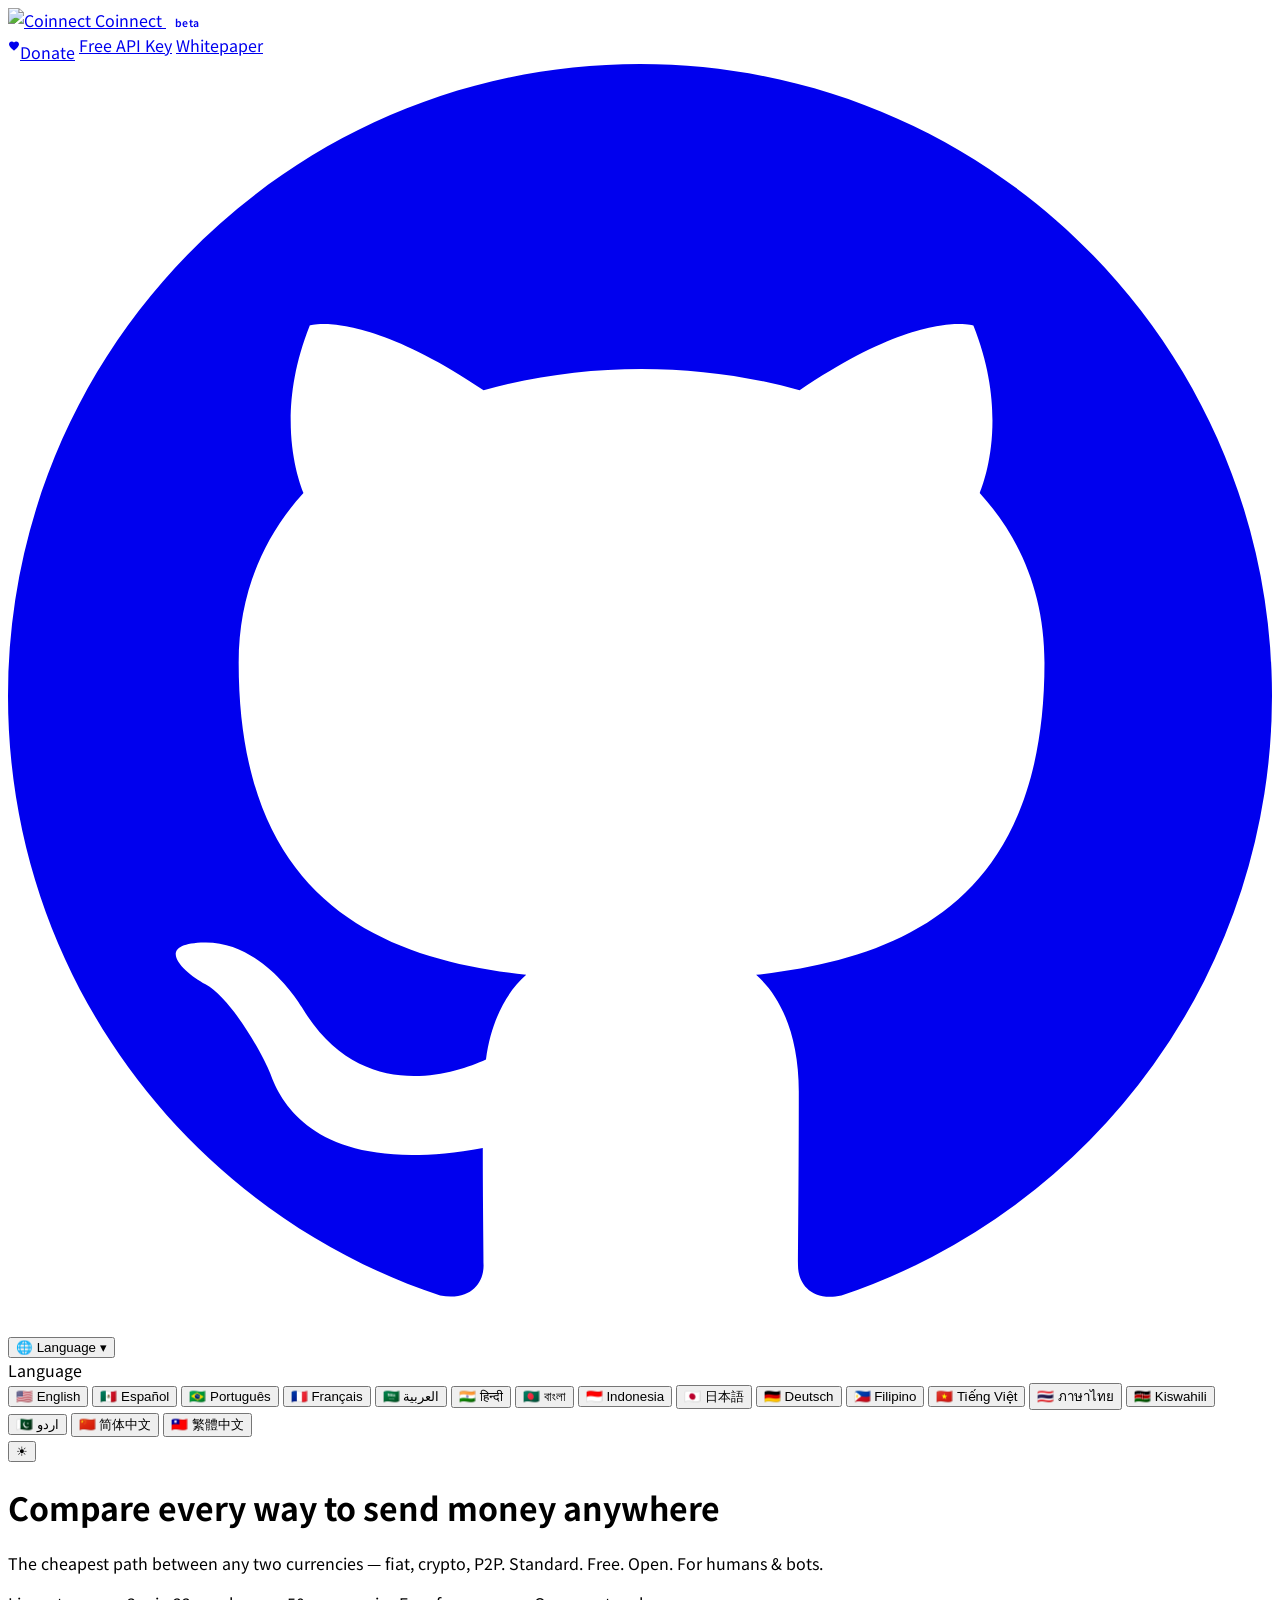
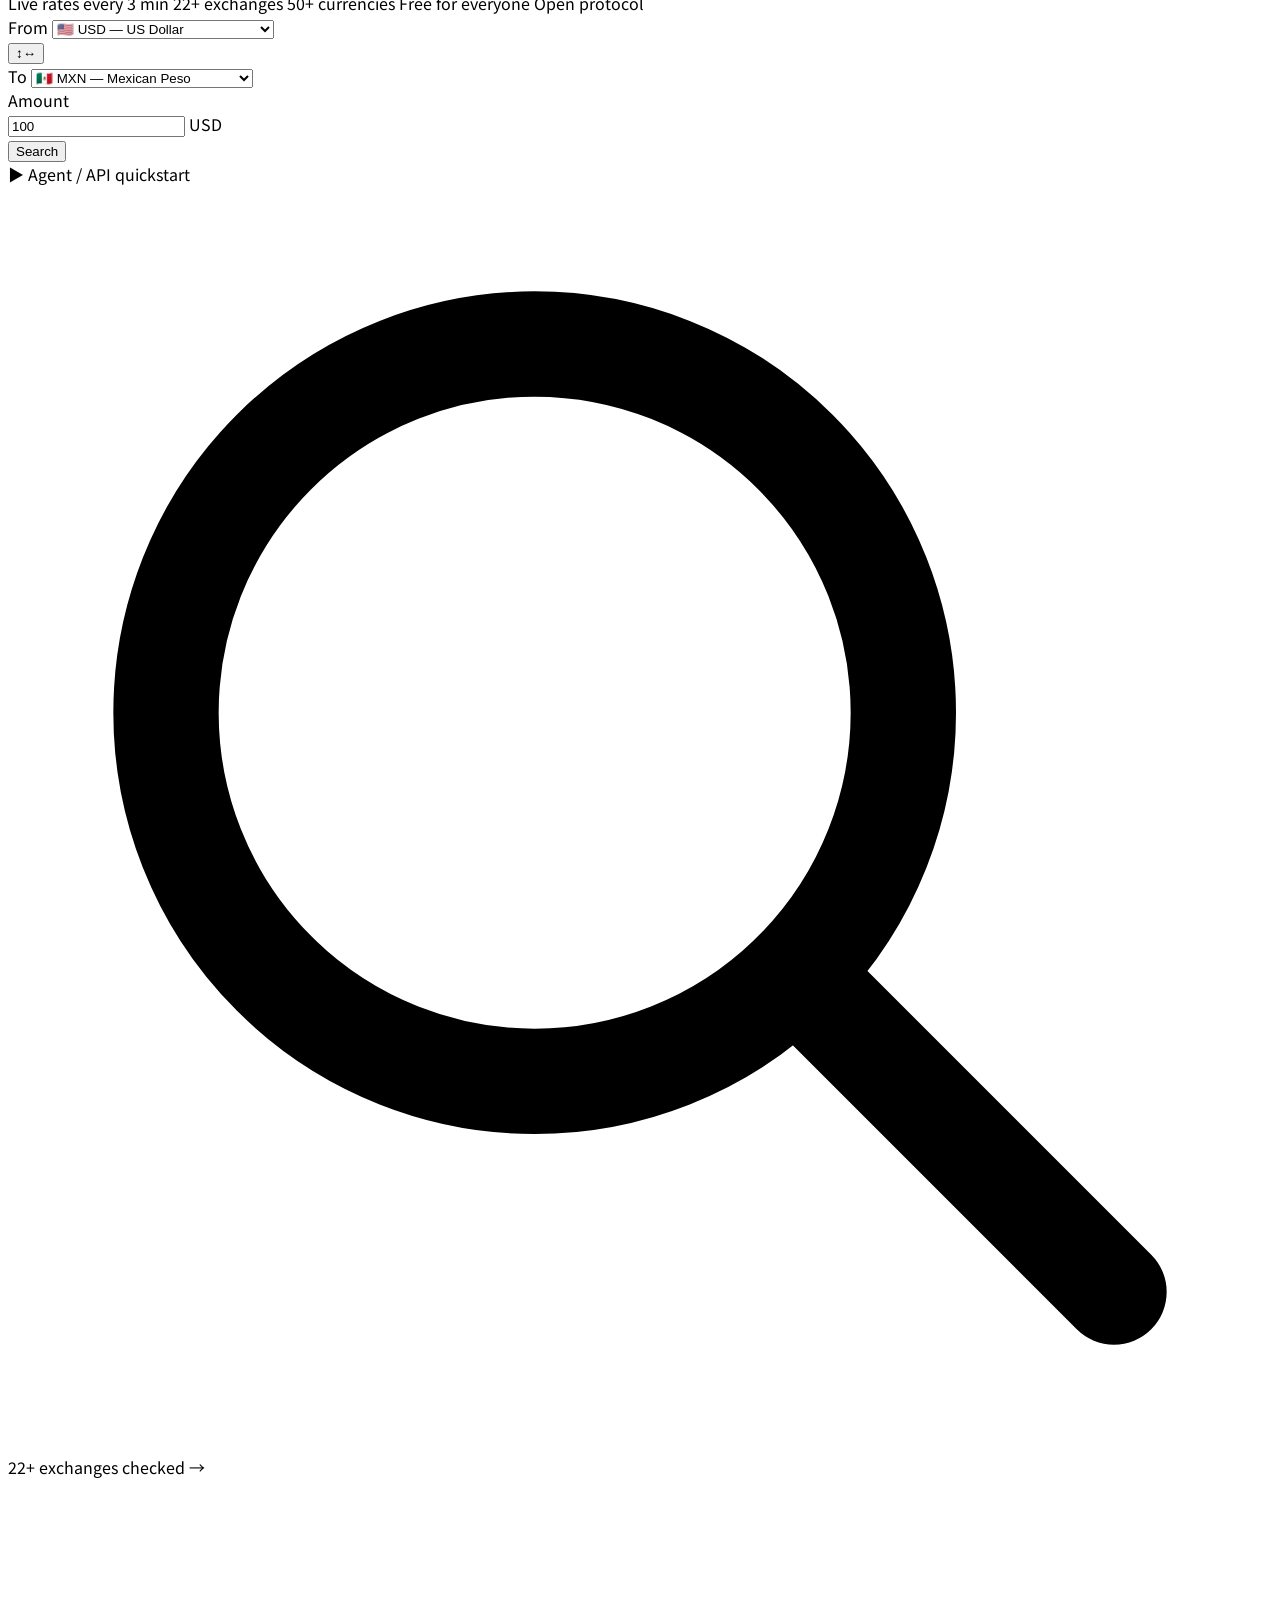
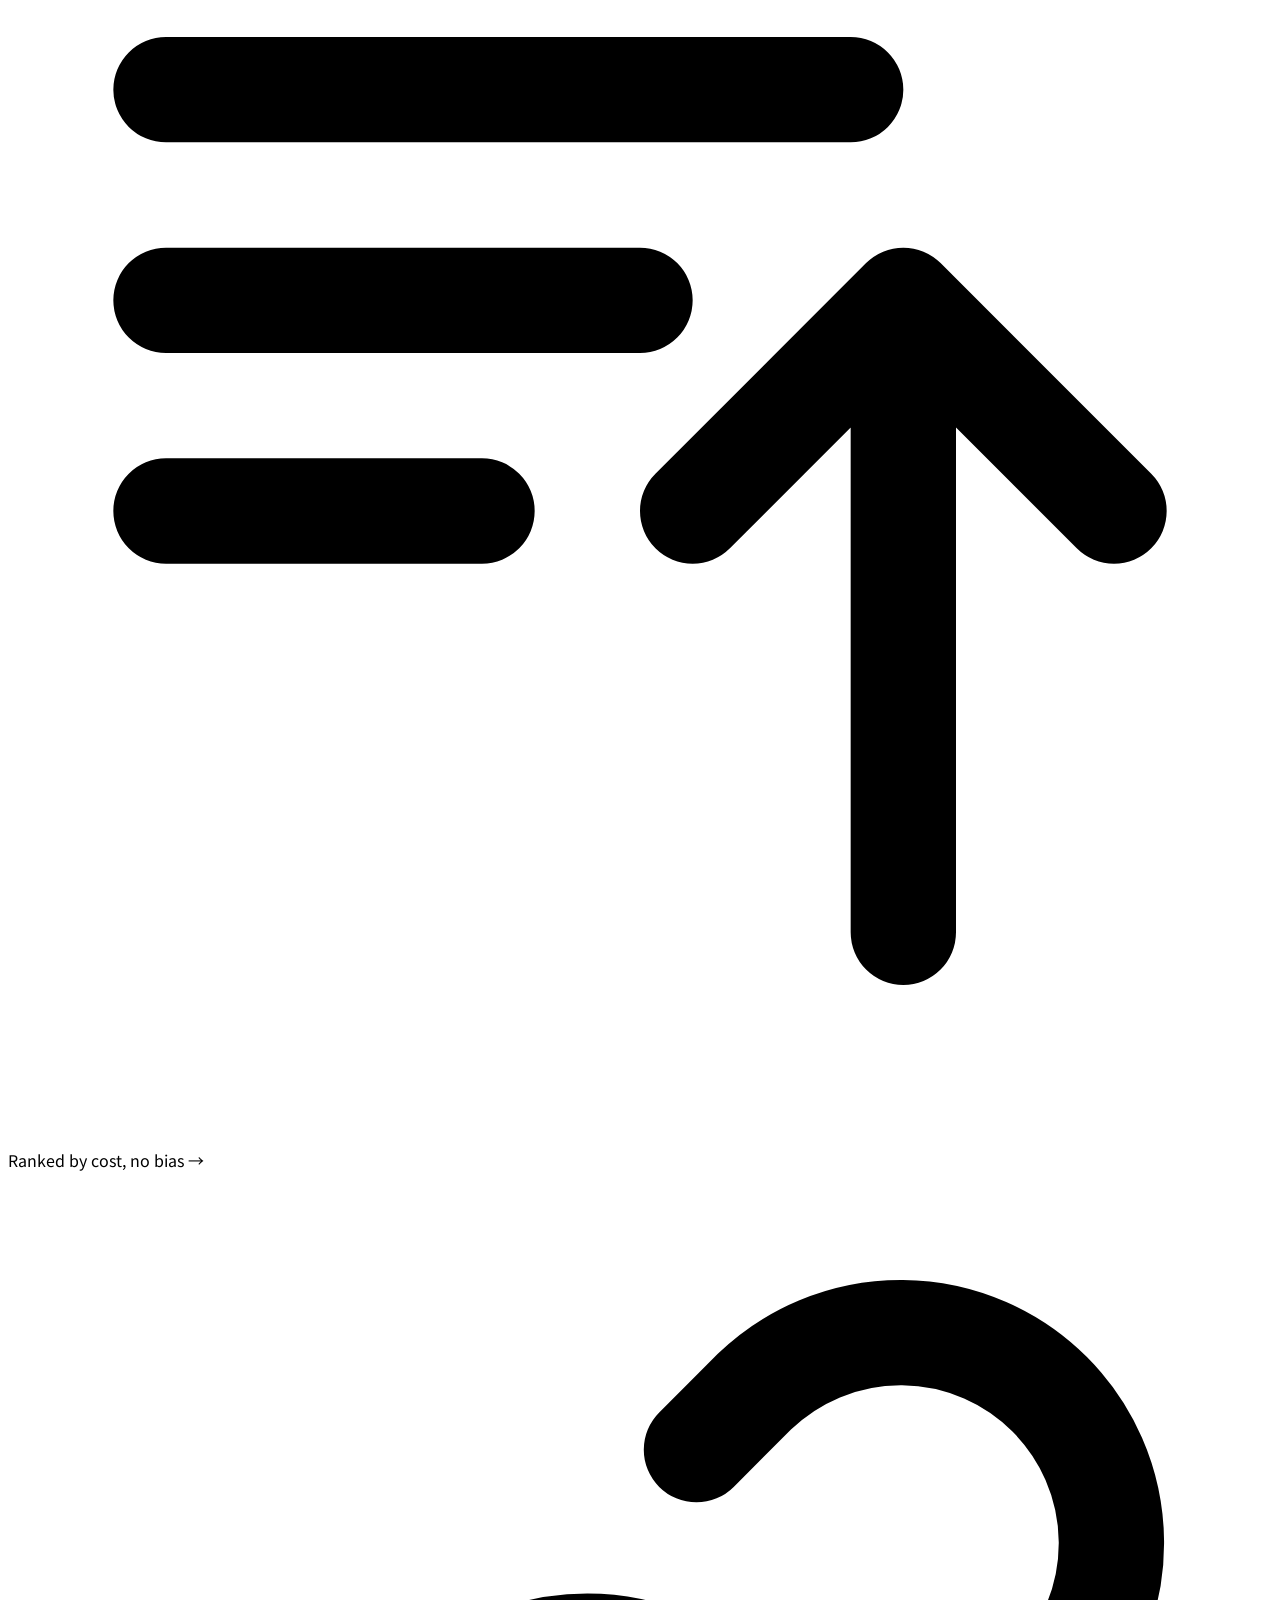
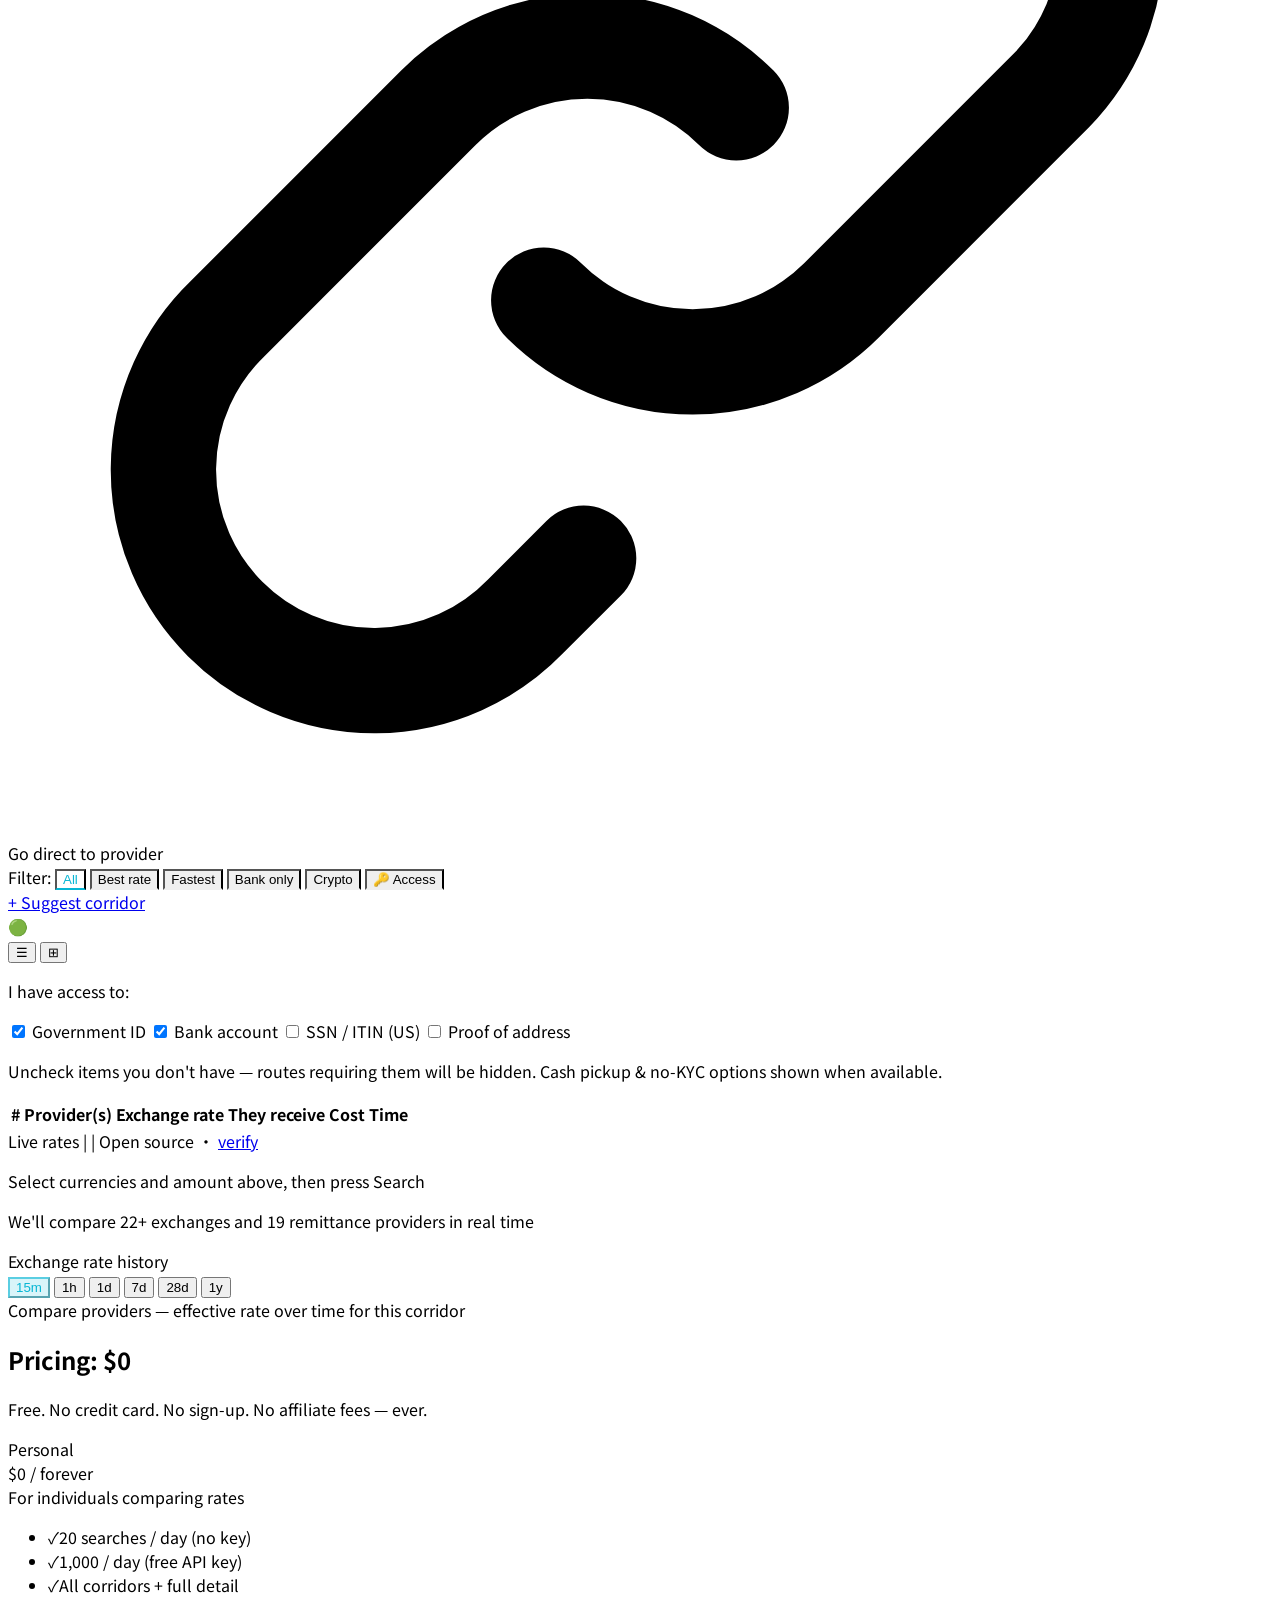
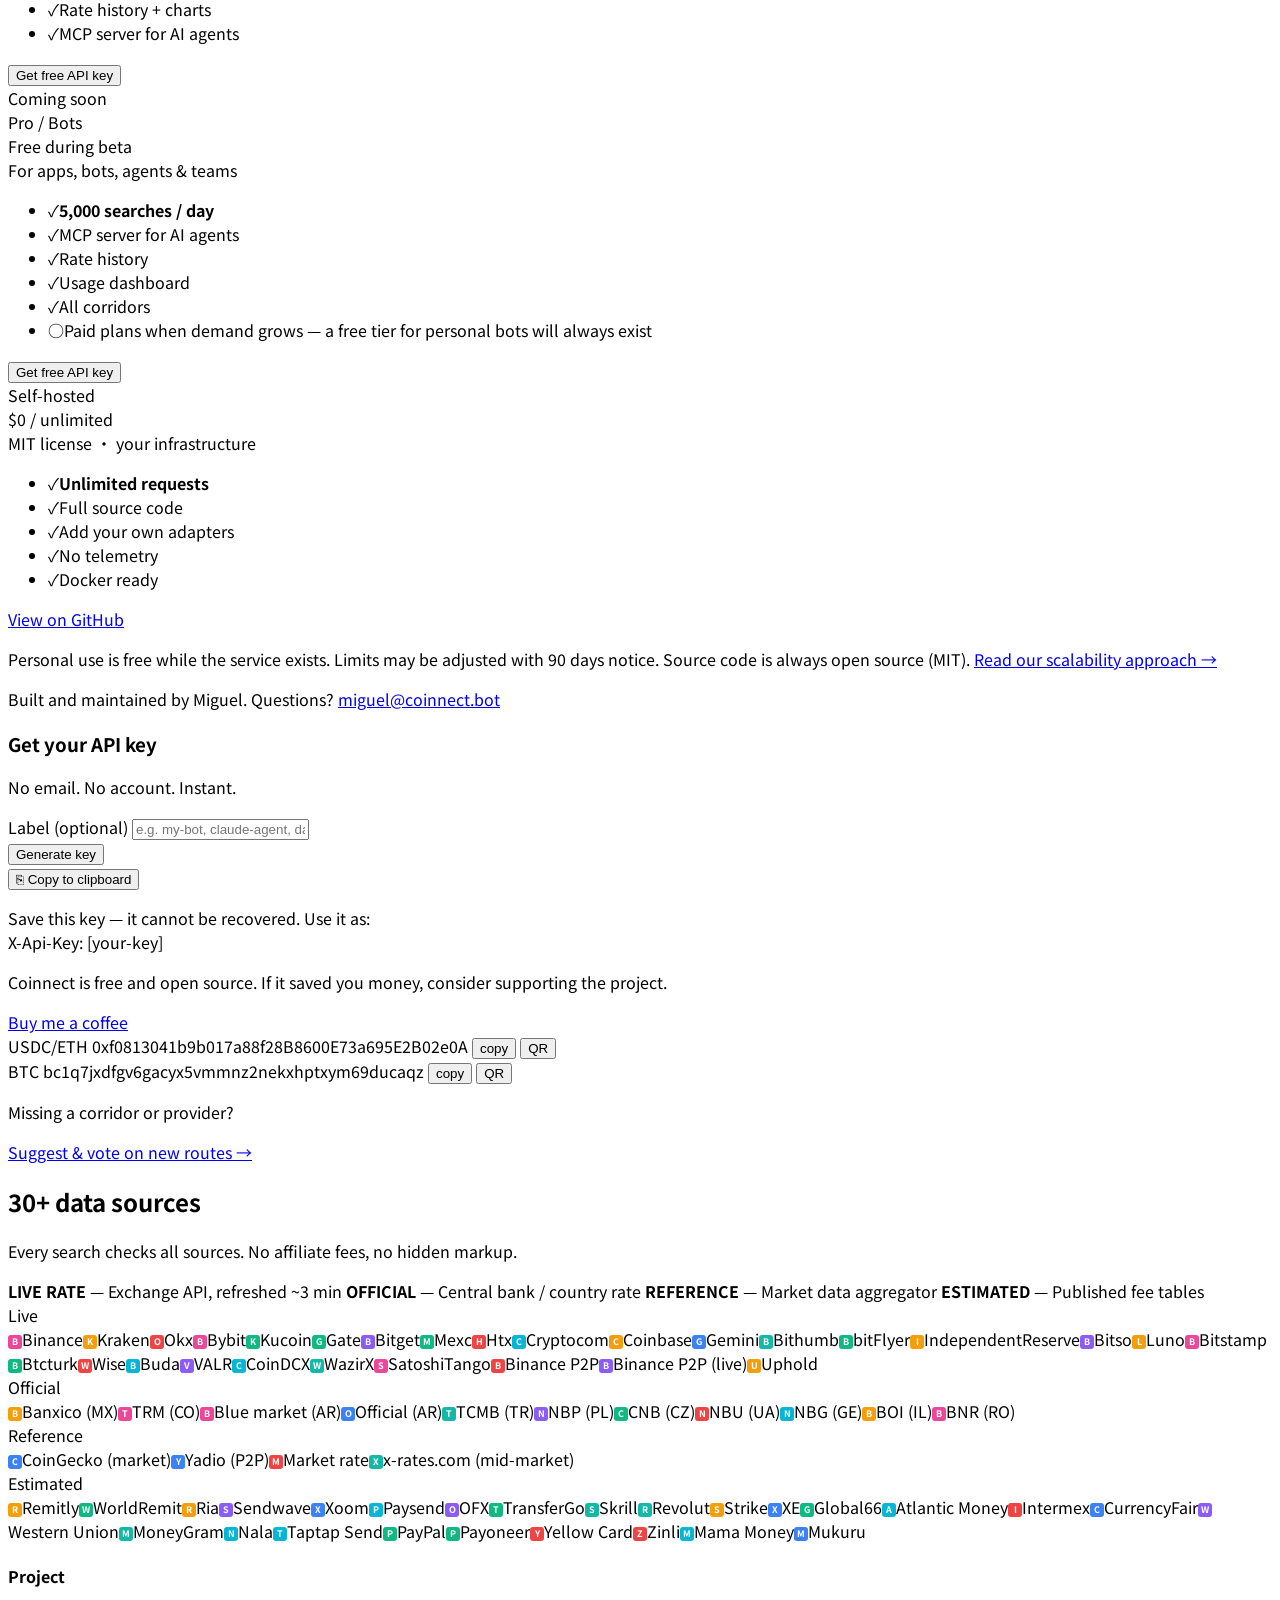
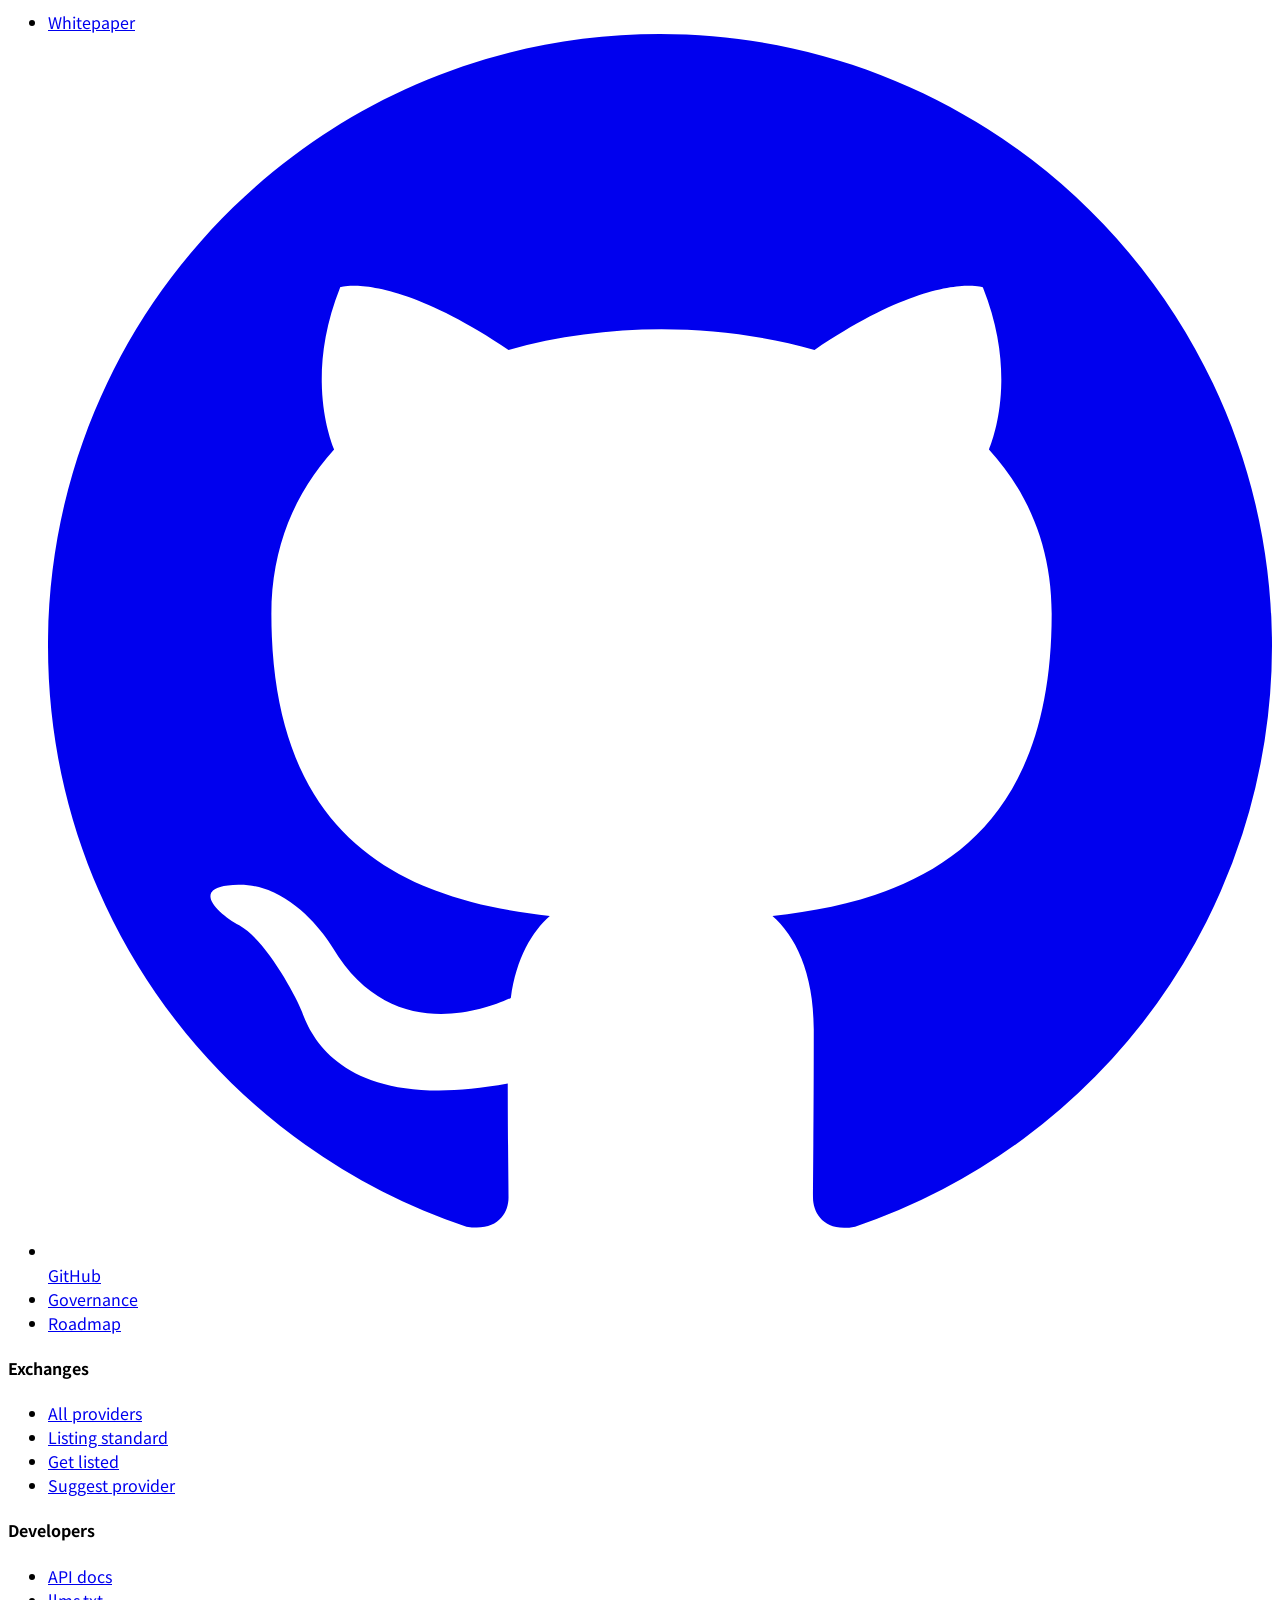
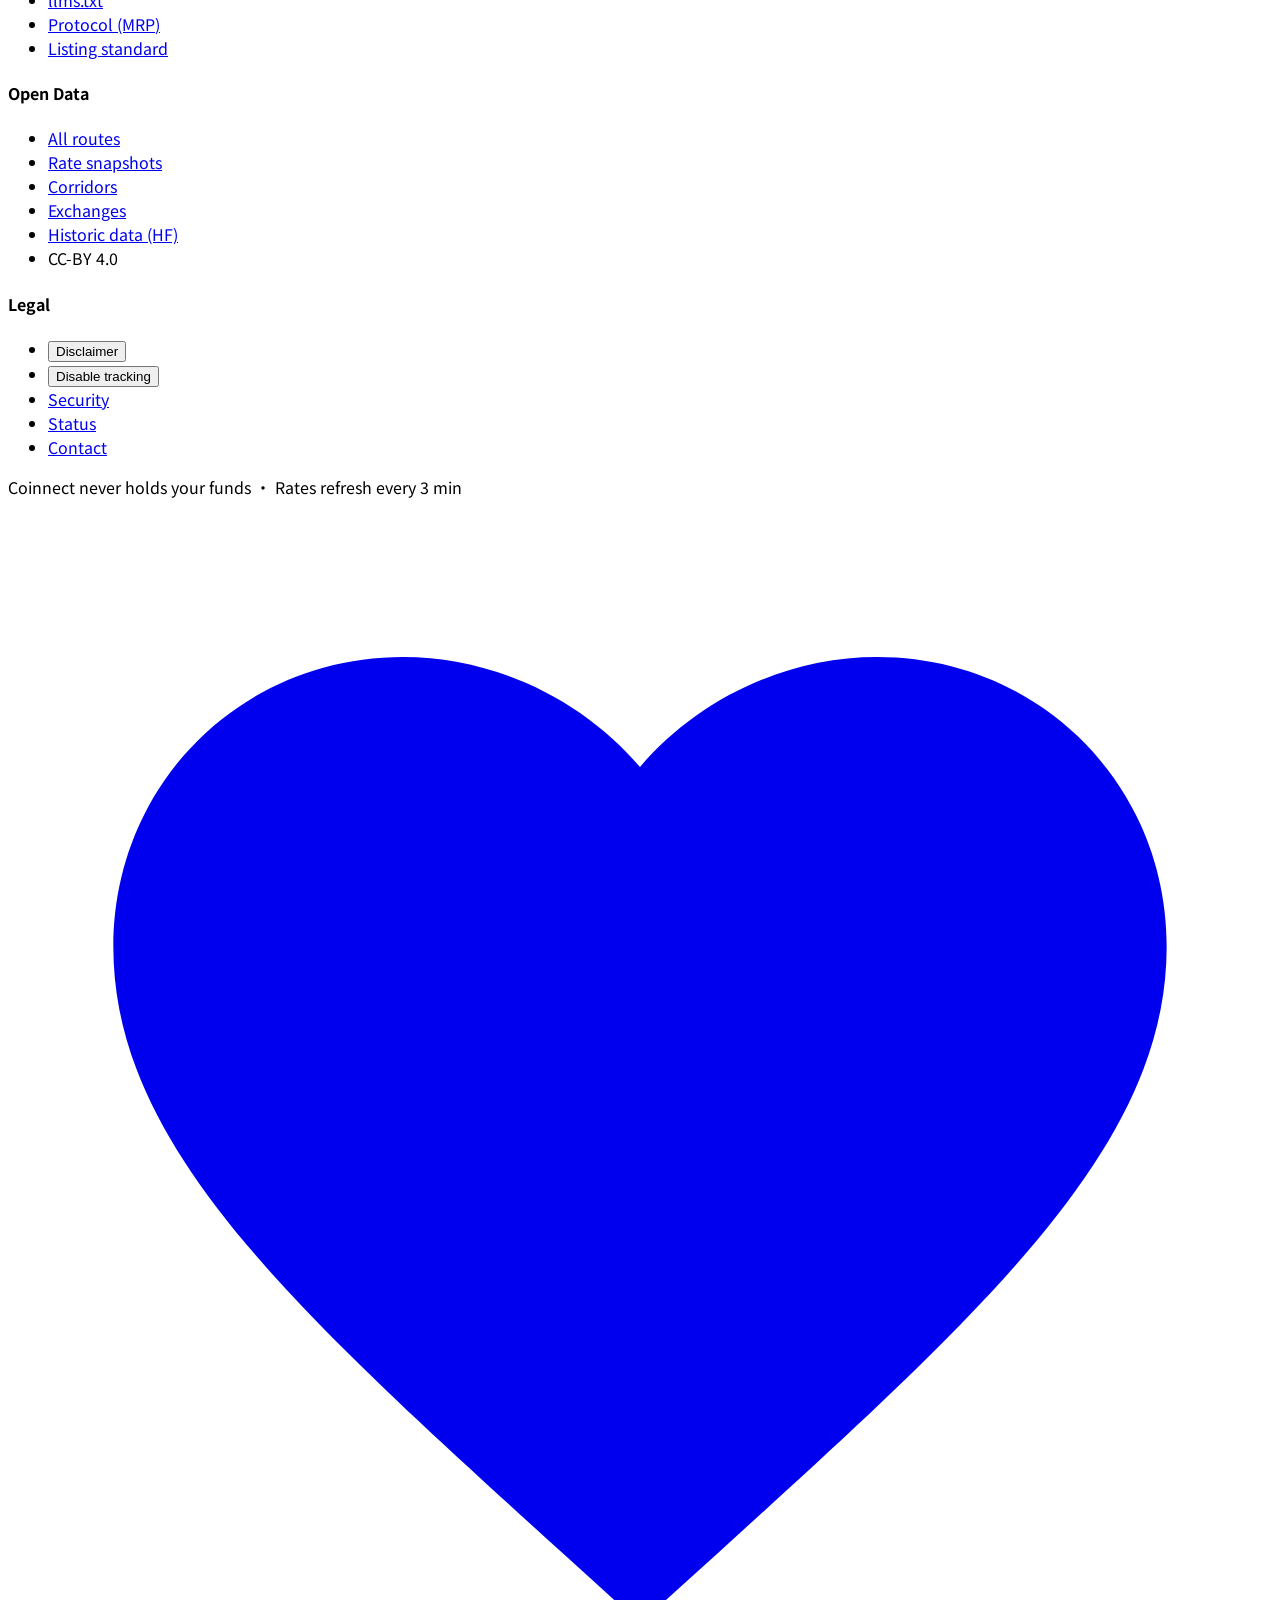
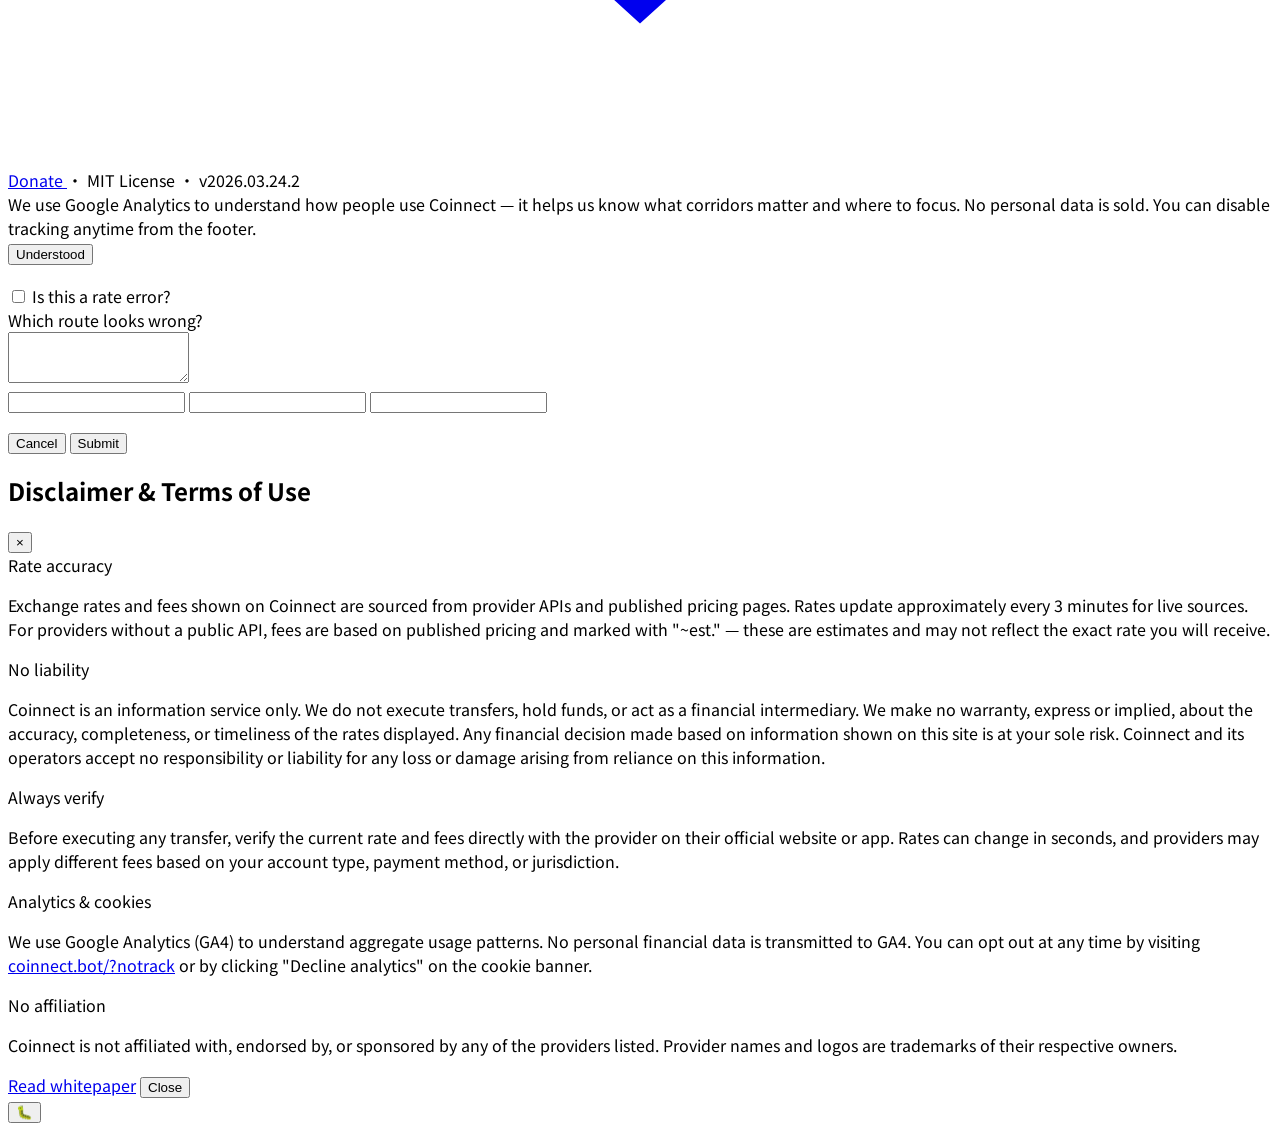
==== commit a13958e8: "fix: OG image for X/Twitter previews — SVG→PNG, summary_large_image Co-Authored-By: Claude Opus 4.6 " ====
--- a/src/coinnect/static/index.html
+++ b/src/coinnect/static/index.html
@@ -19,8 +19,9 @@
   <meta property="og:url" content="https://coinnect.bot">
   <meta property="og:title" content="Coinnect — The free open map for global money">
   <meta property="og:description" content="The cheapest path between any two currencies. Free. Open. For humans & bots. No affiliate fees.">
-  <meta property="og:image" content="https://coinnect.bot/static/logo.svg">
-  <meta name="twitter:card" content="summary">
+  <meta property="og:image" content="https://coinnect.bot/static/og-image.png">
+  <meta name="twitter:card" content="summary_large_image">
+  <meta name="twitter:image" content="https://coinnect.bot/static/og-image.png">
   <meta name="twitter:title" content="Coinnect — The free open map for global money">
   <meta name="twitter:description" content="The cheapest path between any two currencies. Free. Open. For humans & bots. No affiliate fees.">
 
@@ -142,13 +143,33 @@
     /* Pill badge */
     .pill{display:inline-flex;align-items:center;gap:.3rem;font-size:.65rem;font-weight:600;letter-spacing:.05em;padding:.2rem .55rem;border-radius:9999px;border-width:1px;}
     #heroDemo{transition:opacity 0.3s ease;}
+    /* Sticky header compact state */
+    header{transition:padding .25s ease, box-shadow .25s ease, backdrop-filter .25s ease;}
+    header .header-inner{transition:height .25s ease;}
+    header #langPicker,header #navDonate,header #navApiKey,header .whitepaper-link{transition:opacity .25s ease, transform .25s ease;}
+    header.header-compact{
+      backdrop-filter:blur(12px);-webkit-backdrop-filter:blur(12px);
+      background:rgba(255,255,255,.85);
+      border-bottom-color:rgba(229,231,235,.7);
+      box-shadow:0 1px 3px rgba(0,0,0,.06);
+    }
+    .dark header.header-compact{
+      background:rgba(17,24,39,.85);
+      border-bottom-color:rgba(55,65,81,.7);
+      box-shadow:0 1px 3px rgba(0,0,0,.3);
+    }
+    header.header-compact .header-inner{height:2.75rem;}
+    header.header-compact #langPicker,
+    header.header-compact #navDonate,
+    header.header-compact #navApiKey,
+    header.header-compact .whitepaper-link{opacity:0;pointer-events:none;transform:translateY(-4px);width:0;overflow:hidden;padding:0;margin:0;}
   </style>
 </head>
 <body class="bg-gray-50 dark:bg-gray-950 text-gray-900 dark:text-gray-100 min-h-screen transition-colors duration-200">
 
 <!-- ── Header ────────────────────────────────────────────────────────────── -->
 <header class="bg-white dark:bg-gray-900 border-b border-gray-200 dark:border-gray-800 sticky top-0 z-20">
-  <div class="max-w-5xl mx-auto px-5 h-14 flex items-center justify-between gap-4">
+  <div class="header-inner max-w-5xl mx-auto px-5 h-14 flex items-center justify-between gap-4">
 
     <!-- Logo -->
     <a href="/" class="flex items-center gap-2.5 shrink-0">
@@ -450,6 +471,8 @@
       <button class="filter-btn text-xs border border-gray-300 dark:border-gray-700 rounded-full px-3 py-1.5 transition-all text-gray-500 dark:text-gray-400" data-filter="fast" onclick="setFilter('fast')" data-i18n="filter_fast">Fastest</button>
       <button class="filter-btn text-xs border border-gray-300 dark:border-gray-700 rounded-full px-3 py-1.5 transition-all text-gray-500 dark:text-gray-400" data-filter="nocrypto" onclick="setFilter('nocrypto')" data-i18n="filter_nocrypto">Bank only</button>
       <button class="filter-btn text-xs border border-gray-300 dark:border-gray-700 rounded-full px-3 py-1.5 transition-all text-gray-500 dark:text-gray-400" data-filter="crypto" onclick="setFilter('crypto')" data-i18n="filter_crypto">Crypto</button>
+      <!-- Access filter toggle -->
+      <button onclick="document.getElementById('accessFilters').classList.toggle('hidden')" class="filter-btn text-xs border border-gray-300 dark:border-gray-700 rounded-full px-3 py-1.5 transition-all text-gray-500 dark:text-gray-400" title="Filter by what documents/accounts you have">🔑 Access</button>
       <div class="ml-auto flex items-center gap-2">
         <a href="/suggest" class="text-xs px-2.5 py-1.5 rounded-full border border-gray-300 dark:border-gray-700 text-gray-500 dark:text-gray-400 hover:bg-gray-50 dark:hover:bg-gray-800 transition-all font-medium no-underline" data-i18n="suggest_corridor">+ Suggest corridor</a>
         <div id="routeCount" class="text-xs text-gray-400"></div>
@@ -461,6 +484,30 @@
         </div>
       </div>
     </div>
+  </div>
+
+  <!-- Access filters panel -->
+  <div id="accessFilters" class="hidden mb-4 p-3 bg-gray-50 dark:bg-gray-800/50 rounded-xl border border-gray-200 dark:border-gray-700">
+    <p class="text-[10px] text-gray-400 uppercase tracking-wide font-medium mb-2">I have access to:</p>
+    <div class="flex flex-wrap gap-3">
+      <label class="flex items-center gap-1.5 text-xs text-gray-600 dark:text-gray-300 cursor-pointer">
+        <input type="checkbox" id="filterGovId" checked onchange="applyAccessFilters()" class="rounded border-gray-300">
+        <span>Government ID</span>
+      </label>
+      <label class="flex items-center gap-1.5 text-xs text-gray-600 dark:text-gray-300 cursor-pointer">
+        <input type="checkbox" id="filterBank" checked onchange="applyAccessFilters()" class="rounded border-gray-300">
+        <span>Bank account</span>
+      </label>
+      <label class="flex items-center gap-1.5 text-xs text-gray-600 dark:text-gray-300 cursor-pointer">
+        <input type="checkbox" id="filterSSN" onchange="applyAccessFilters()" class="rounded border-gray-300">
+        <span>SSN / ITIN (US)</span>
+      </label>
+      <label class="flex items-center gap-1.5 text-xs text-gray-600 dark:text-gray-300 cursor-pointer">
+        <input type="checkbox" id="filterAddress" onchange="applyAccessFilters()" class="rounded border-gray-300">
+        <span>Proof of address</span>
+      </label>
+    </div>
+    <p class="text-[10px] text-gray-400 mt-2">Uncheck items you don't have — routes requiring them will be hidden. <span class="text-emerald-500">Cash pickup & no-KYC options shown when available.</span></p>
   </div>
 
   <!-- Results -->
@@ -821,6 +868,24 @@
   },100);
 });
 </script>
+<script>
+// Sticky header: compact on scroll, restore on top
+(function(){
+  const hdr=document.querySelector('header');
+  if(!hdr)return;
+  let ticking=false;
+  window.addEventListener('scroll',function(){
+    if(!ticking){
+      requestAnimationFrame(function(){
+        if(window.scrollY>120){hdr.classList.add('header-compact');}
+        else{hdr.classList.remove('header-compact');}
+        ticking=false;
+      });
+      ticking=true;
+    }
+  },{passive:true});
+})();
+</script>
 
 <footer class="text-xs text-gray-400 dark:text-gray-600 py-8 border-t border-gray-100 dark:border-gray-800">
   <div class="max-w-5xl mx-auto px-4 grid grid-cols-2 gap-x-6 gap-y-5 sm:grid-cols-5 mb-6">
@@ -897,7 +962,7 @@
       <span>·</span>
       <span>MIT License</span>
       <span>·</span>
-      <span class="opacity-50">v2026.03.23.1</span>
+      <span class="opacity-50">v2026.03.24.2</span>
     </div>
   </div>
 </footer>
@@ -1395,12 +1460,58 @@
   renderResults(_allRoutes,_fromCur,_toCur);
 }
 
+// Provider access requirements (loaded from exchange profiles)
+const PROVIDER_REQS={
+  // SSN required (US)
+  'Wise':1,'Kraken':1,'Coinbase':1,'Gemini':1,'Bitstamp':1,'Cryptocom':1,'Strike':1,
+  // Bank account required
+  'Bithumb':2,'bitFlyer':2,'Buda':2,'Strike':2,'Wise':1,'Global66':2,'Atlantic Money':2,'XE':2,'TransferGo':2,'WorldRemit':2,
+  // Proof of address required
+  // 'Wise':3,'Buda':3,'WorldRemit':3,'Payoneer':3,
+  // No special requirements (cash OK, minimal ID)
+  'MoneyGram':0,'Western Union':0,'Ria':0,
+  // Email-only tier available
+  'MEXC':0,
+};
+const SSN_PROVIDERS=new Set(['Wise','Kraken','Coinbase','Gemini','Bitstamp','Cryptocom','Strike']);
+const BANK_PROVIDERS=new Set(['Wise','Bithumb','bitFlyer','Buda','Strike','Global66','Atlantic Money','XE','TransferGo','WorldRemit','Payoneer']);
+const ADDRESS_PROVIDERS=new Set(['Wise','Buda','WorldRemit','Payoneer']);
+
+function getAccessState(){
+  return {
+    govId: document.getElementById('filterGovId')?.checked??true,
+    bank: document.getElementById('filterBank')?.checked??true,
+    ssn: document.getElementById('filterSSN')?.checked??false,
+    address: document.getElementById('filterAddress')?.checked??false,
+  };
+}
+
+function routePassesAccess(route, access){
+  if(!route.steps)return true;
+  for(const step of route.steps){
+    const via=step.via||'';
+    if(!access.ssn && SSN_PROVIDERS.has(via))return false;
+    if(!access.bank && BANK_PROVIDERS.has(via))return false;
+    if(!access.address && ADDRESS_PROVIDERS.has(via))return false;
+  }
+  return true;
+}
+
+function applyAccessFilters(){
+  renderResults(_allRoutes,_fromCur,_toCur);
+}
+
 function applyFilter(routes){
   let r=[...routes];
   if(_activeFilter==='cheap')r.sort((a,b)=>a.total_cost_pct-b.total_cost_pct);
   else if(_activeFilter==='fast')r.sort((a,b)=>a.total_time_minutes-b.total_time_minutes);
   else if(_activeFilter==='nocrypto')r=r.filter(x=>!routeUsesCrypto(x));
   else if(_activeFilter==='crypto')r=r.filter(x=>routeUsesCrypto(x));
+  // Apply access filters
+  const access=getAccessState();
+  if(!access.ssn||!access.bank||!access.address){
+    r=r.filter(x=>routePassesAccess(x,access));
+  }
   return r;
 }
 
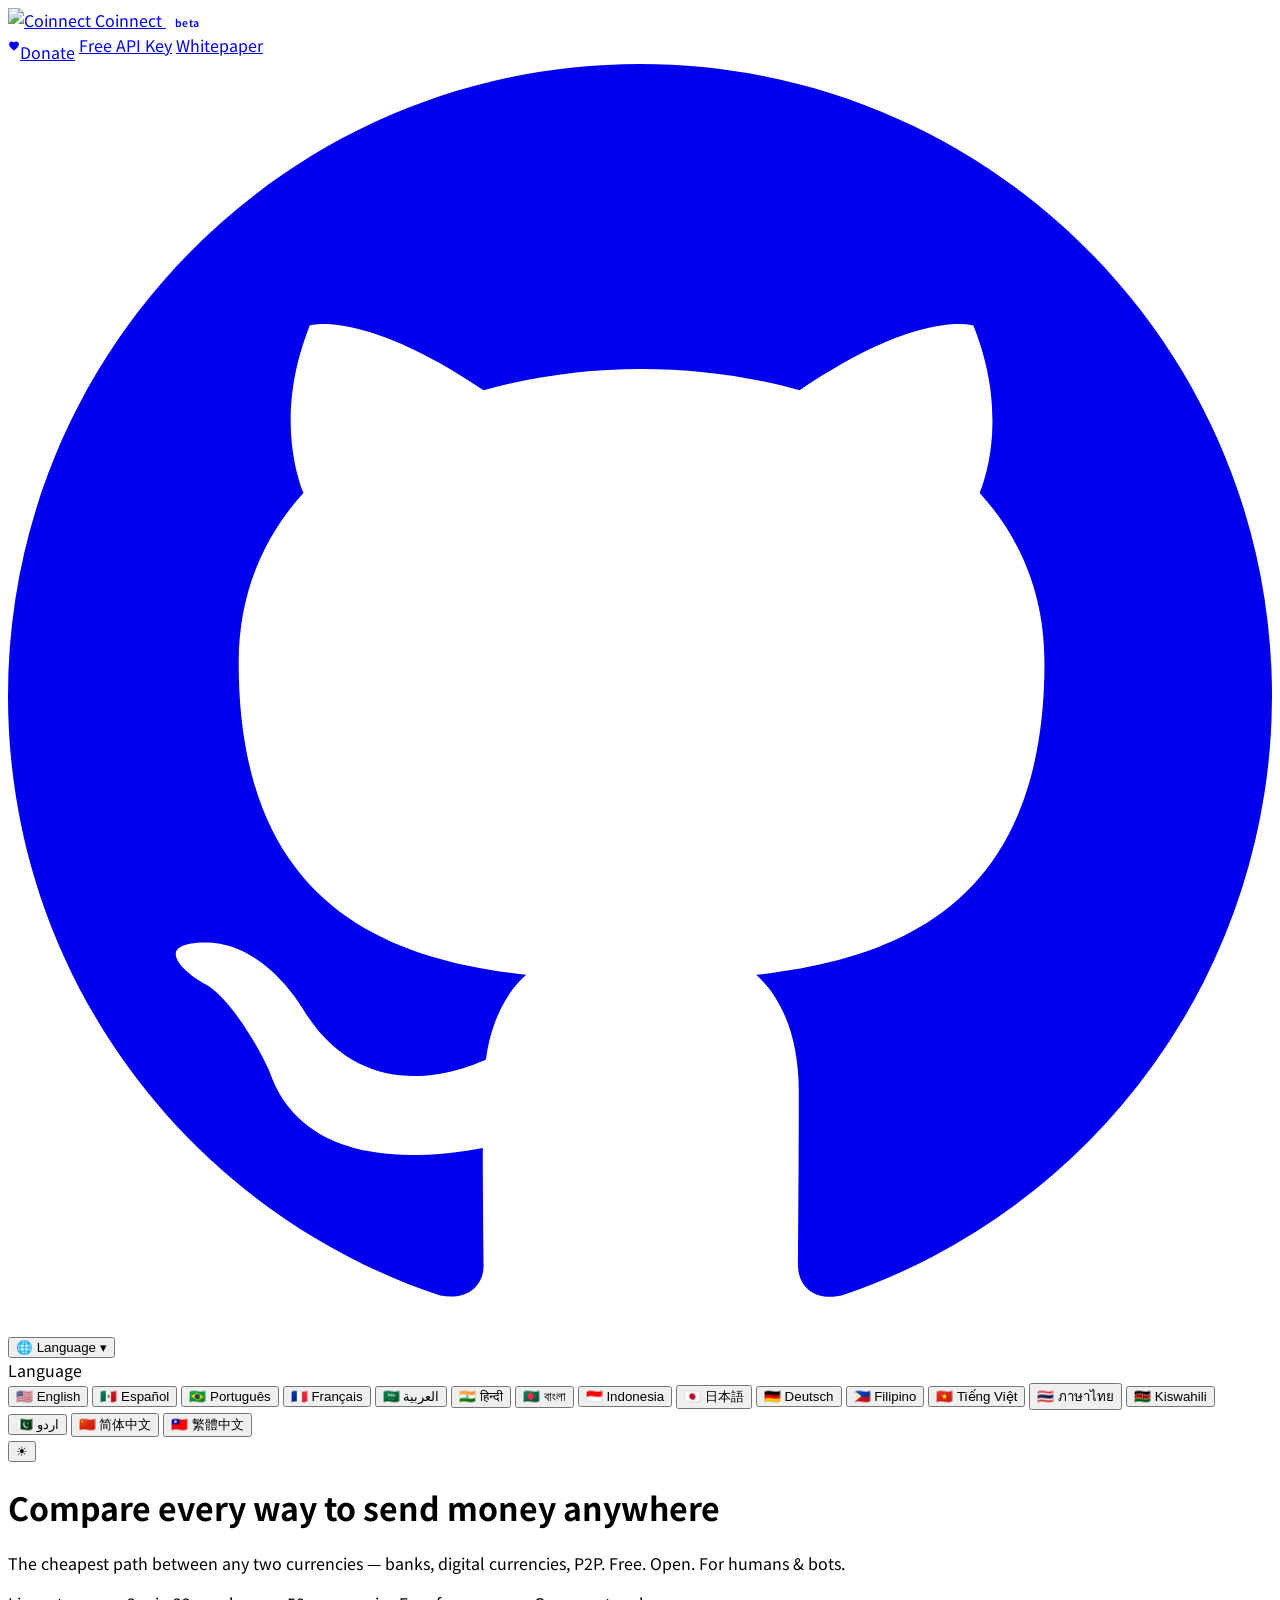
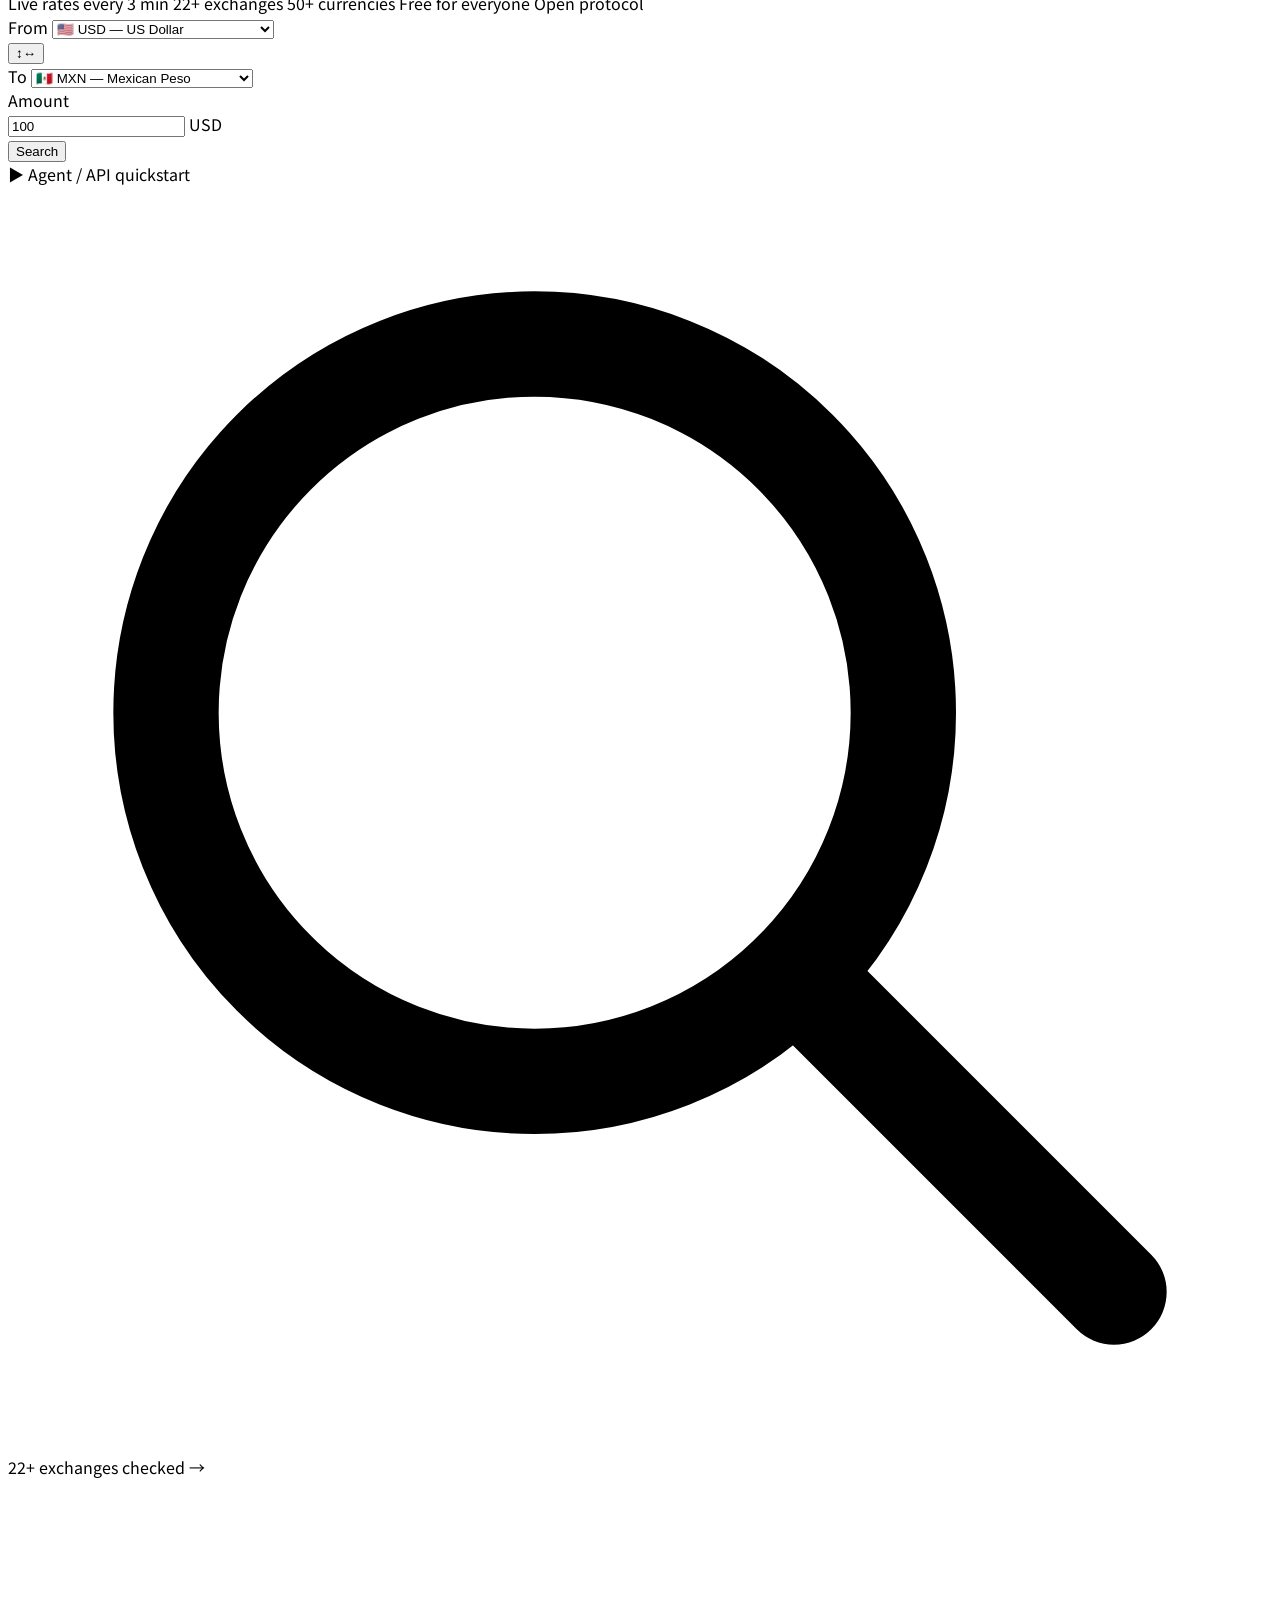
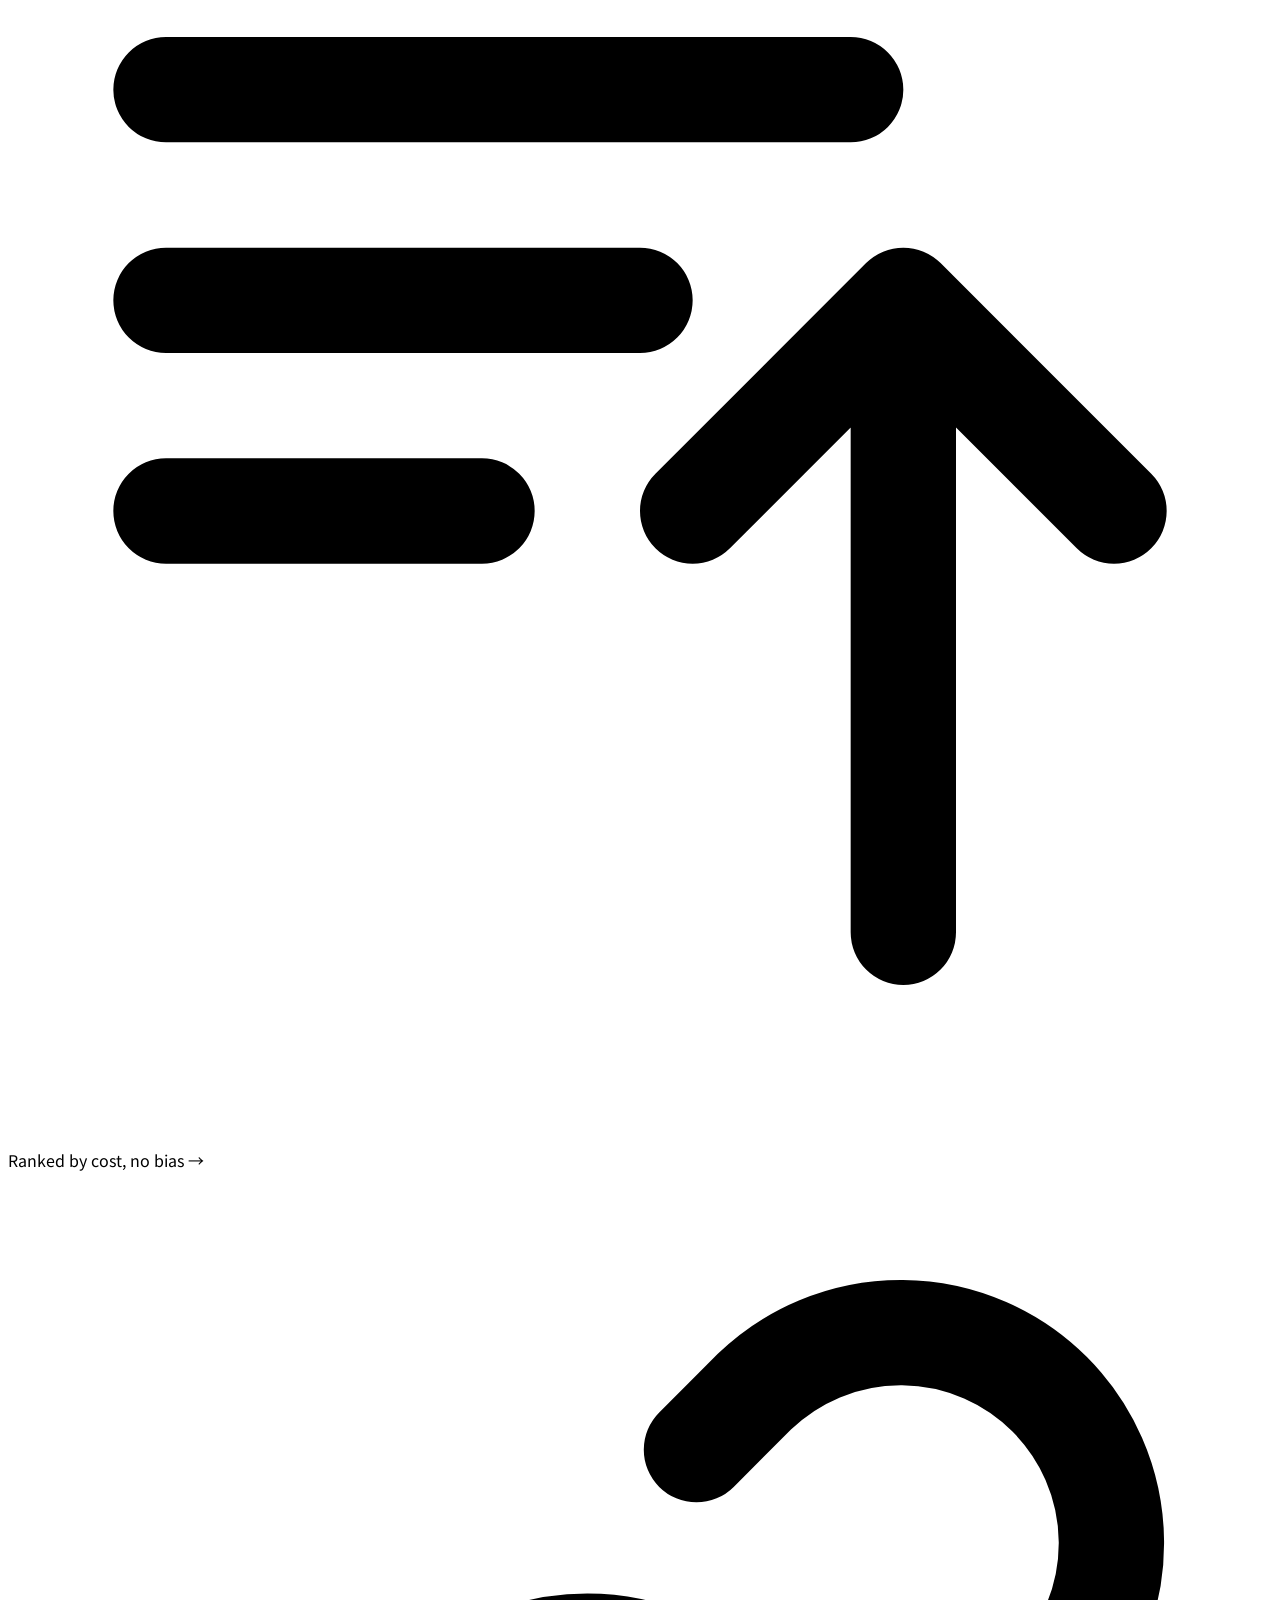
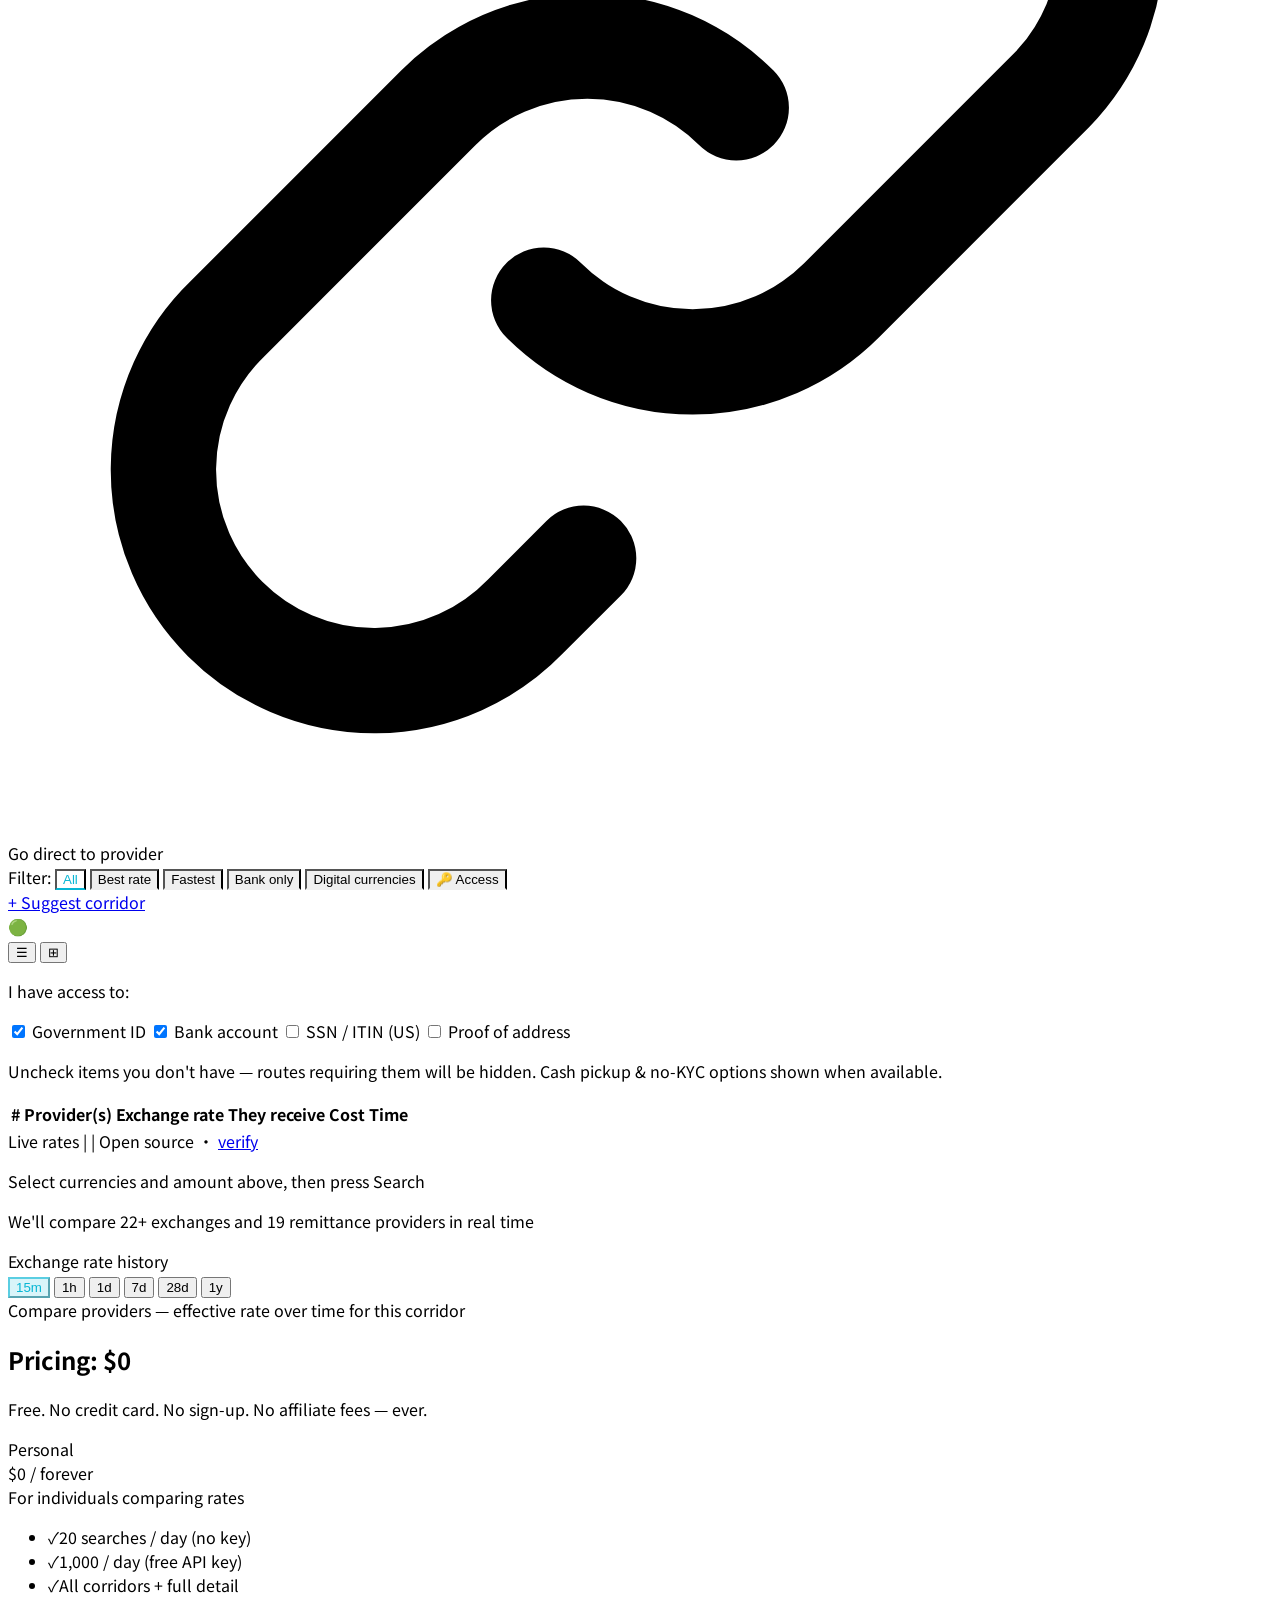
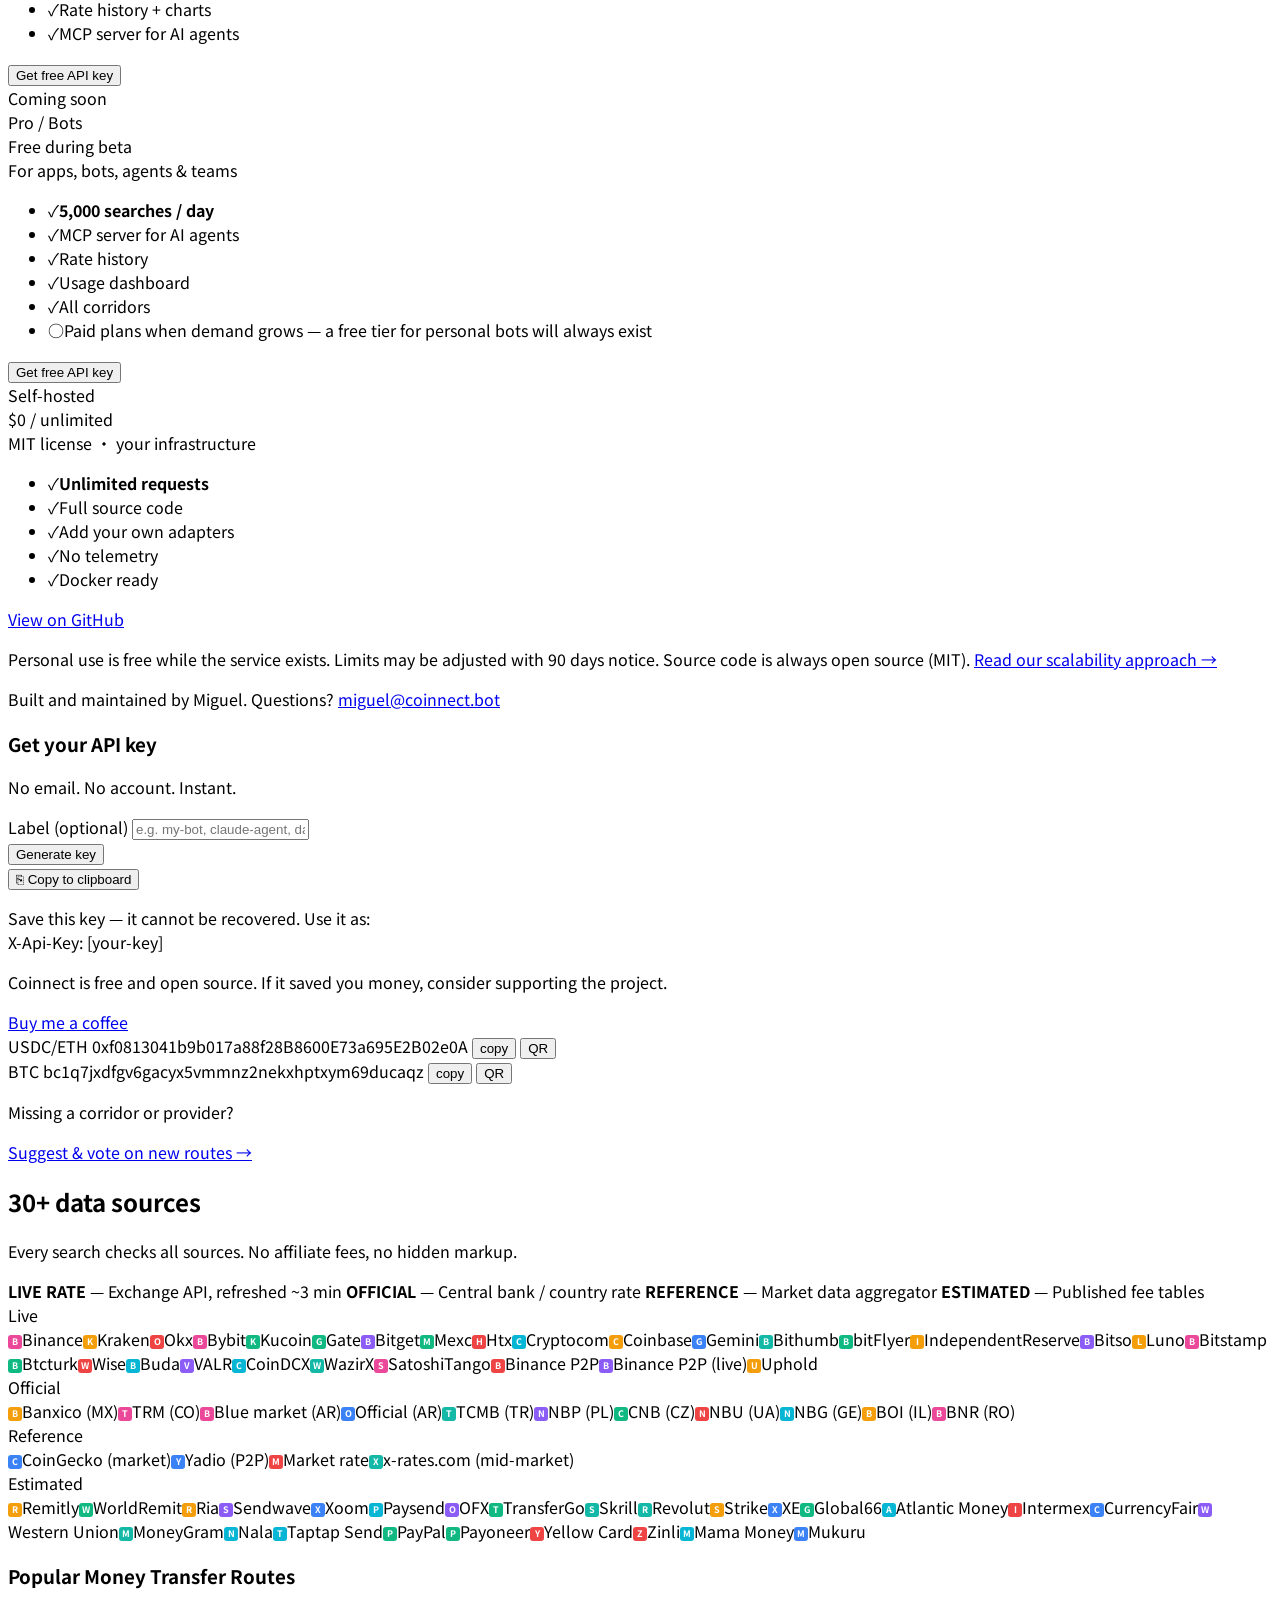
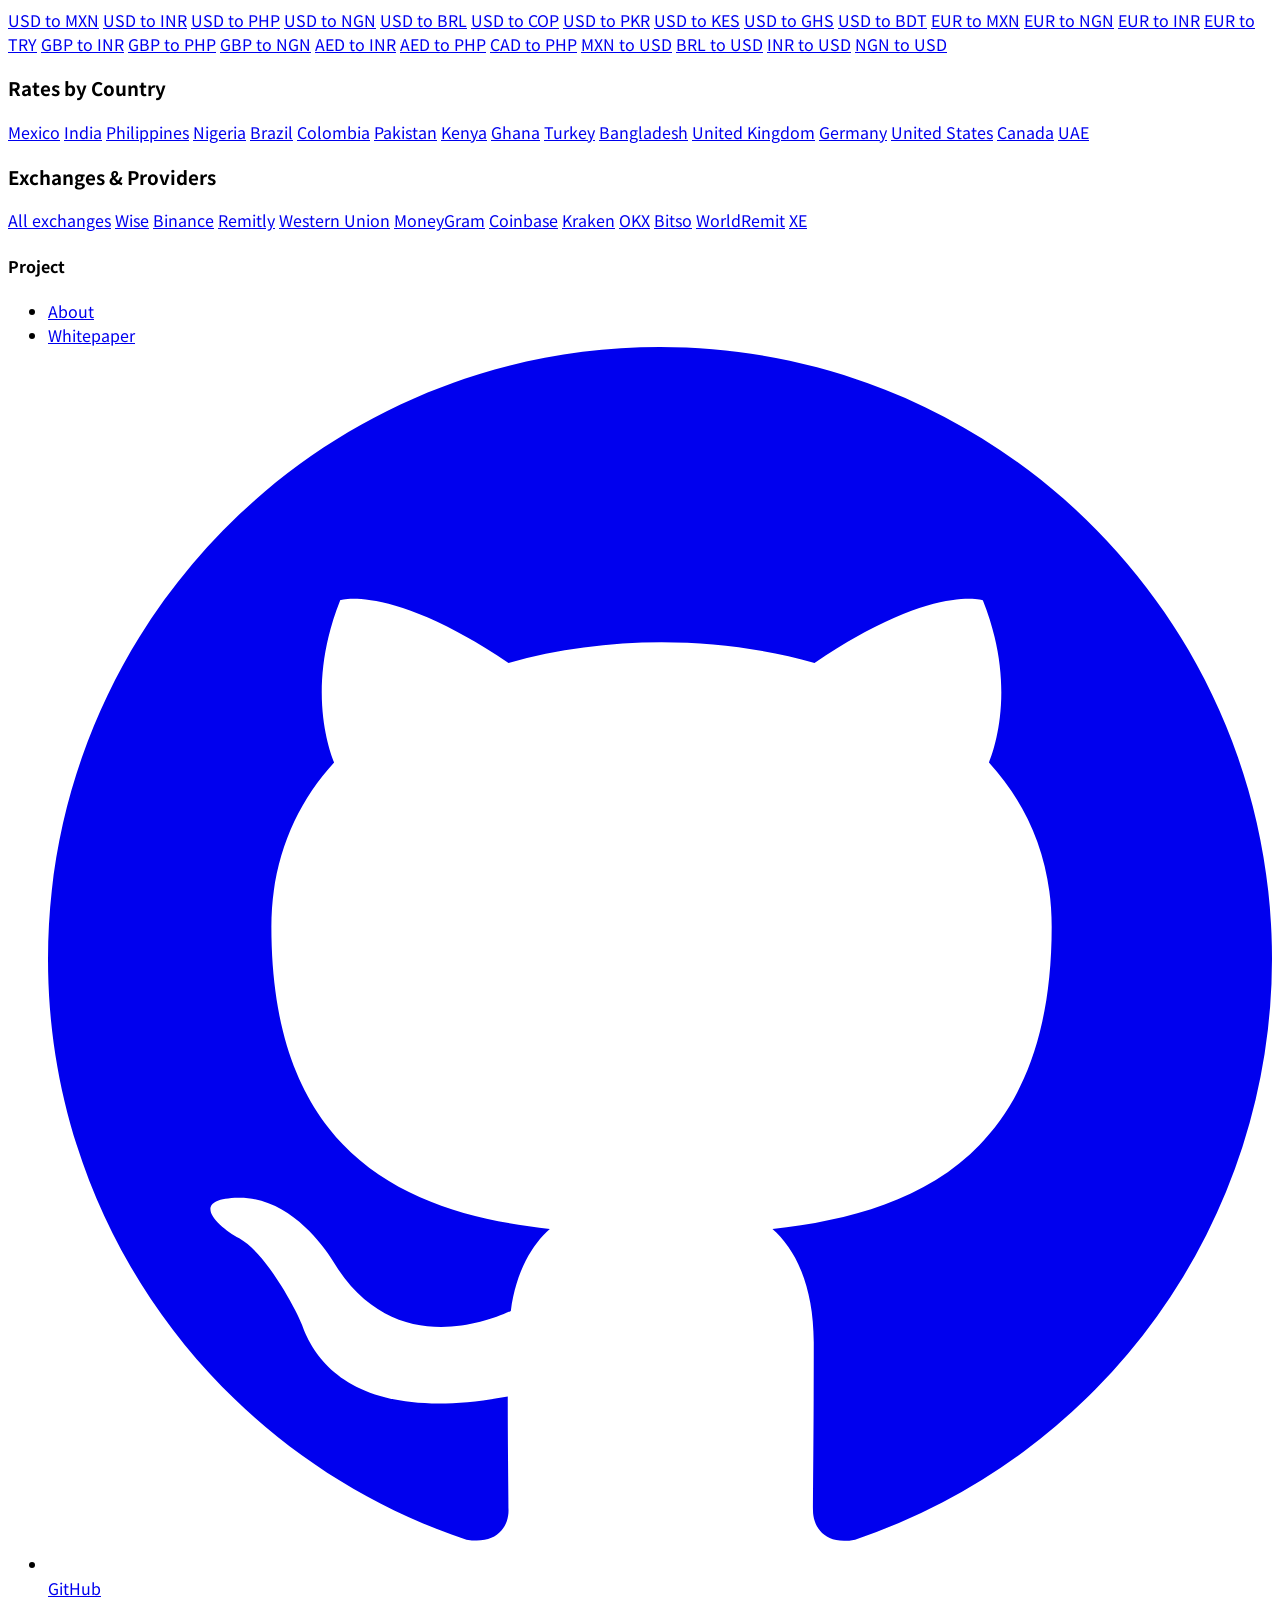
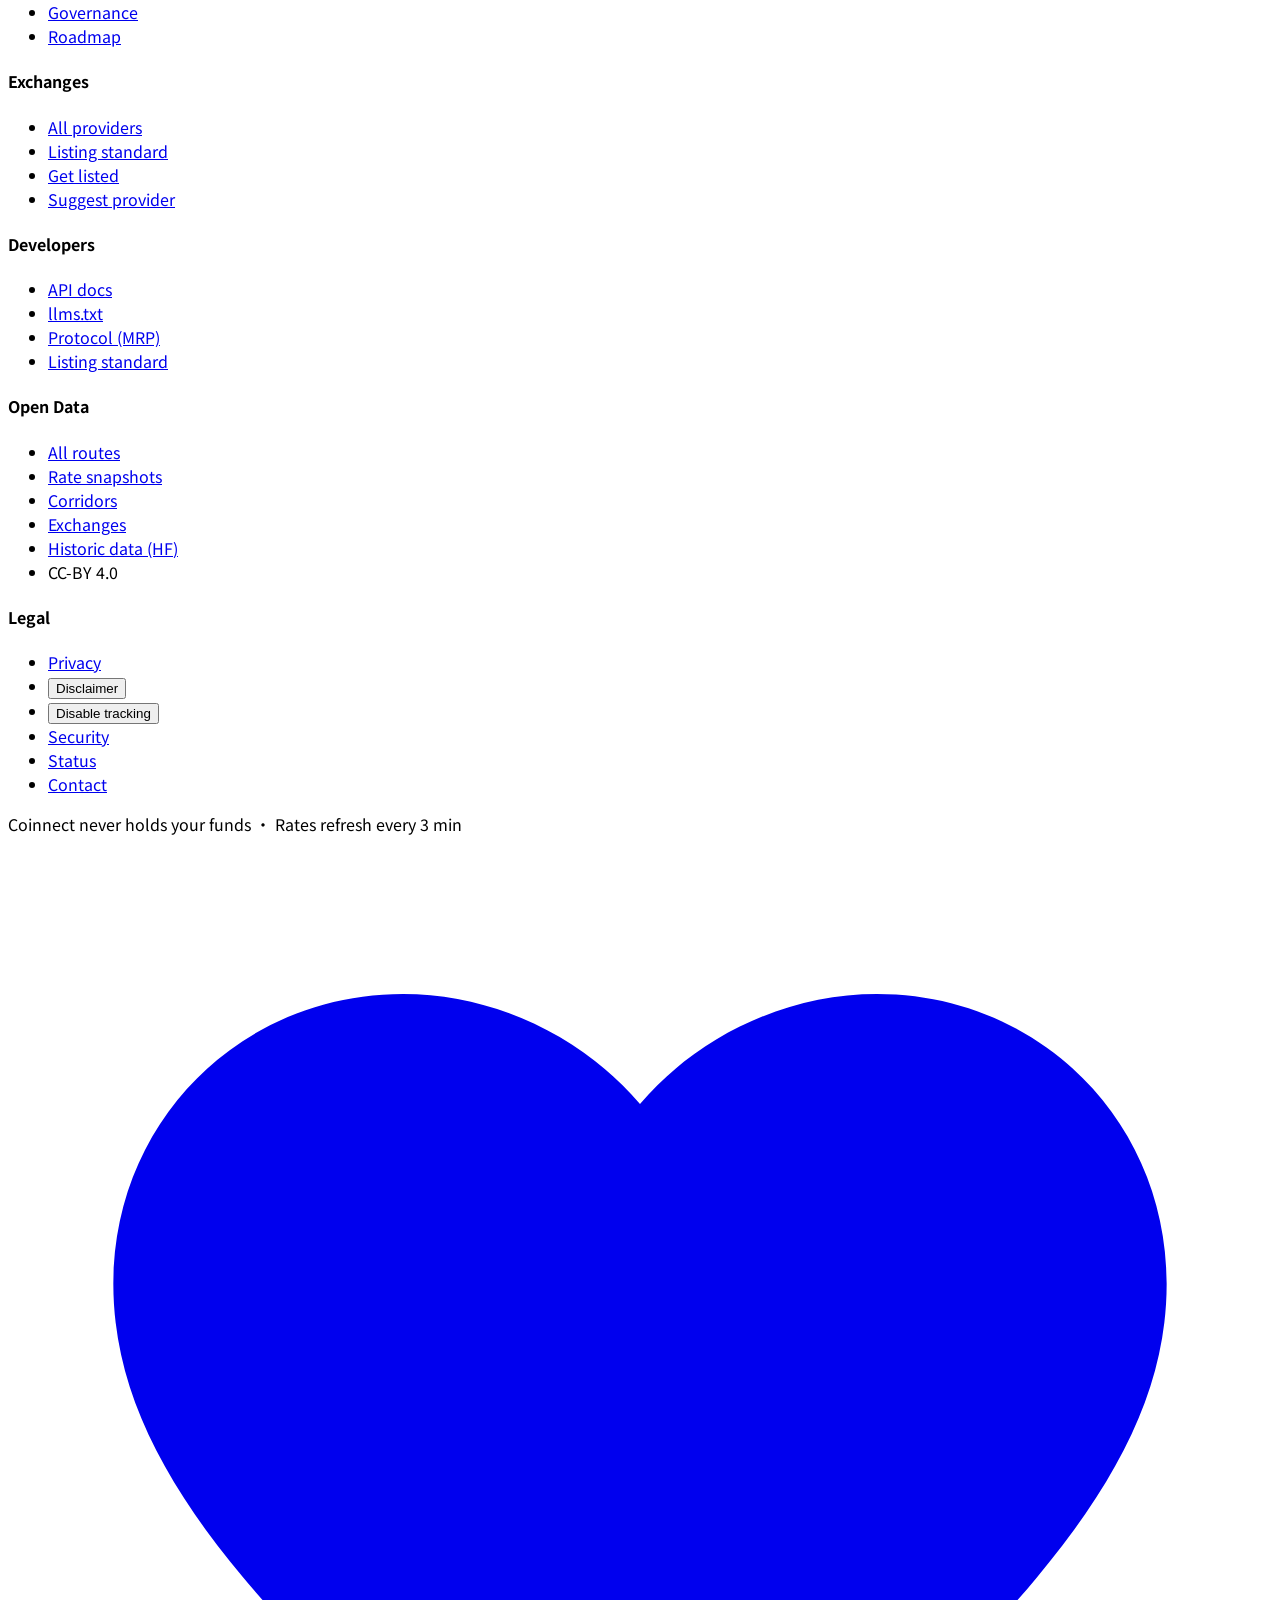
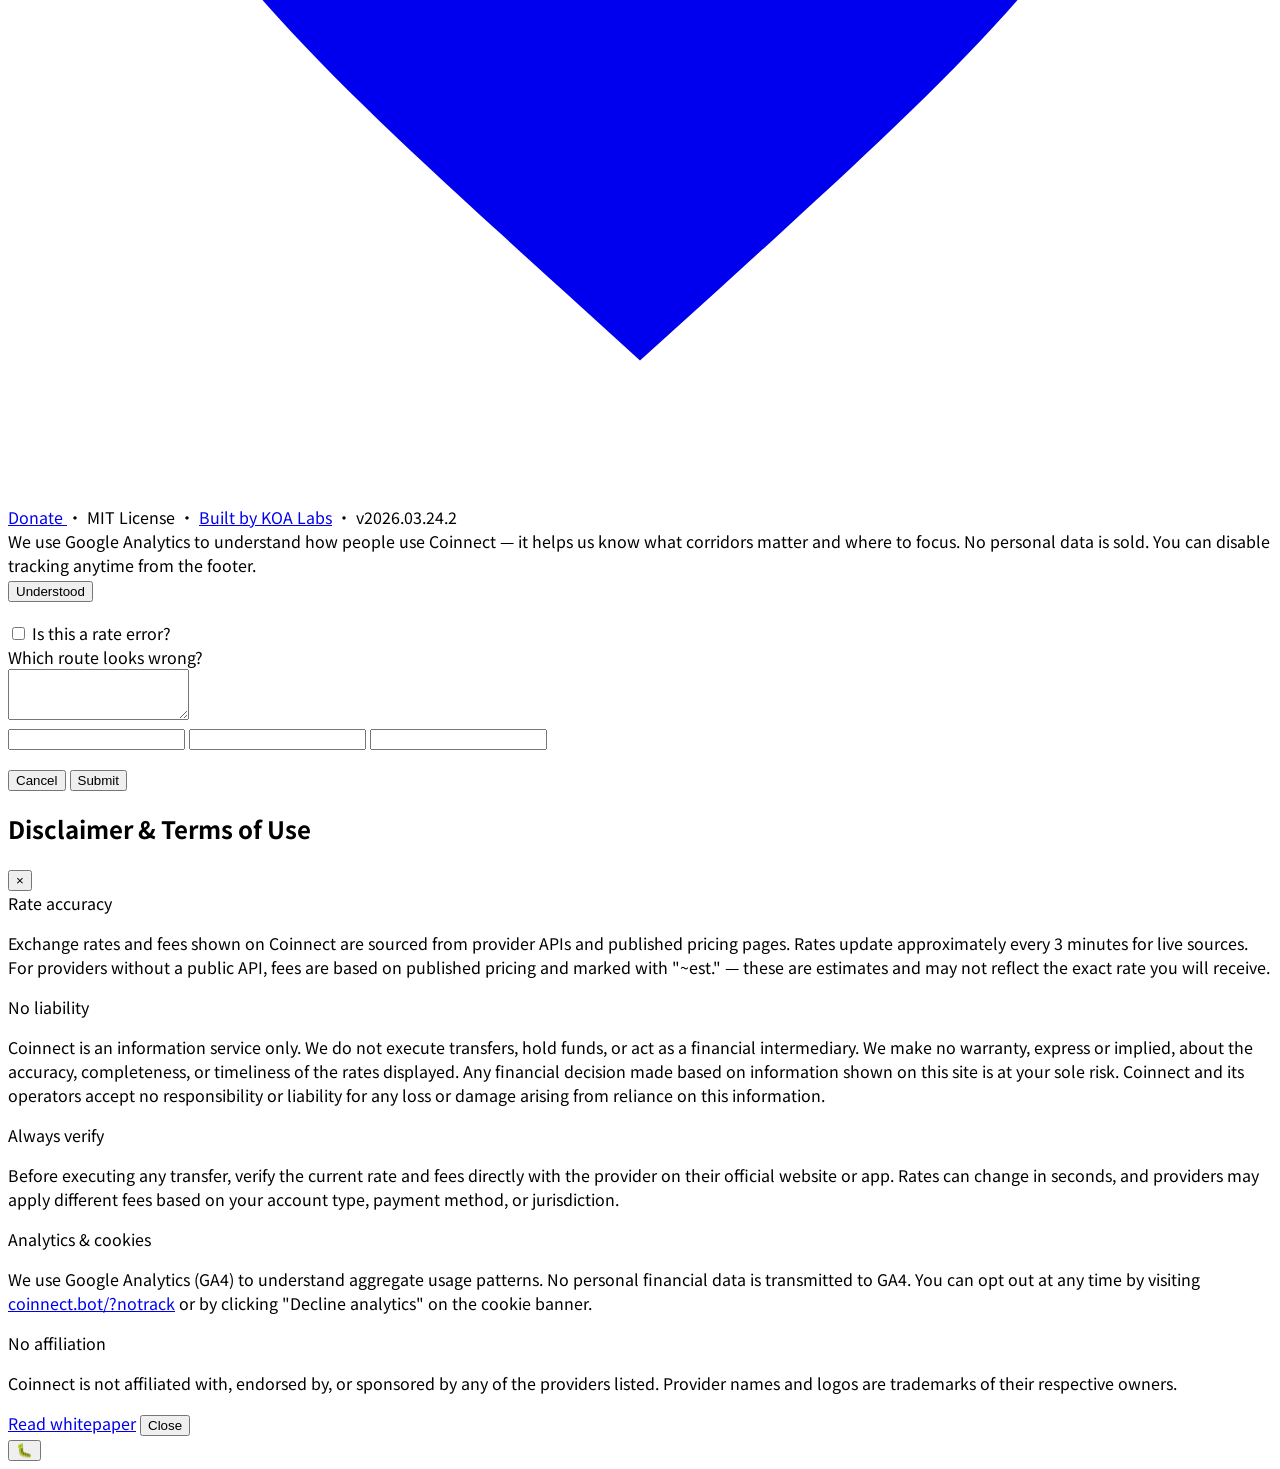
==== commit 6ce17541: "quote retries 2→3 + sw/manifest/privacy/twa + mpp middleware - index.html: /v1/quote retries 2→3 con" ====
--- a/src/coinnect/static/index.html
+++ b/src/coinnect/static/index.html
@@ -3,6 +3,14 @@
 <head>
   <meta charset="UTF-8">
   <meta name="viewport" content="width=device-width, initial-scale=1.0">
+  <!-- Google tag (gtag.js) -->
+  <script async src="https://www.googletagmanager.com/gtag/js?id=G-0PS6GYS5BZ"></script>
+  <script>
+    window.dataLayer = window.dataLayer || [];
+    function gtag(){dataLayer.push(arguments);}
+    gtag('js', new Date());
+    gtag('config', 'G-0PS6GYS5BZ');
+  </script>
   <title>Coinnect — The free open map for global money</title>
   <meta name="description" content="Find the best rate to move money anywhere. Free API for humans and AI agents. Mission-driven, no affiliate fees.">
 
@@ -13,6 +21,14 @@
 
   <!-- Favicon -->
   <link rel="icon" type="image/svg+xml" href="/static/logo.svg">
+  <link rel="apple-touch-icon" href="/static/logo-192.png">
+
+  <!-- PWA -->
+  <link rel="manifest" href="/manifest.json">
+  <meta name="theme-color" content="#0F172A">
+  <meta name="apple-mobile-web-app-capable" content="yes">
+  <meta name="apple-mobile-web-app-status-bar-style" content="black-translucent">
+  <meta name="apple-mobile-web-app-title" content="Coinnect">
 
   <!-- Open Graph / Social sharing -->
   <meta property="og:type" content="website">
@@ -36,7 +52,7 @@
   {"@context":"https://schema.org","@type":"Organization","name":"Coinnect","url":"https://coinnect.bot","logo":"https://coinnect.bot/static/logo.svg","contactPoint":{"@type":"ContactPoint","email":"miguel@coinnect.bot","contactType":"customer support"},"sameAs":["https://github.com/coinnect-dev/coinnect"]}
   </script>
   <script type="application/ld+json">
-  {"@context":"https://schema.org","@type":"FAQPage","mainEntity":[{"@type":"Question","name":"What is Coinnect?","acceptedAnswer":{"@type":"Answer","text":"Coinnect is a free, open-source money routing engine that finds the cheapest path between any two currencies — fiat, crypto, or P2P. It compares 30+ providers in real time without charging fees or holding funds."}},{"@type":"Question","name":"How does Coinnect make money?","acceptedAnswer":{"@type":"Answer","text":"Coinnect is free for everyone. Revenue comes from x402 micropayments by AI agents ($0.002/query), commercial API tiers, and voluntary donations. No affiliate fees, no ads."}},{"@type":"Question","name":"Is Coinnect safe to use?","acceptedAnswer":{"@type":"Answer","text":"Coinnect never holds funds, never processes payments, and never collects identity information. It only shows you the routes — each provider handles its own transfers and KYC."}}]}
+  {"@context":"https://schema.org","@type":"FAQPage","mainEntity":[{"@type":"Question","name":"What is Coinnect?","acceptedAnswer":{"@type":"Answer","text":"Coinnect is a free, open-source money routing engine that finds the cheapest path between any two currencies — fiat, crypto, or P2P. It compares 30+ providers in real time without charging fees or holding funds."}},{"@type":"Question","name":"How does Coinnect make money?","acceptedAnswer":{"@type":"Answer","text":"Coinnect is free for everyone. Revenue comes from MPP (Machine Payment Protocol) micropayments by AI agents — $0.0001/quote via Tempo USDC, with Stripe card as a premium option — plus commercial API tiers and voluntary donations. No affiliate fees, no ads."}},{"@type":"Question","name":"Is Coinnect safe to use?","acceptedAnswer":{"@type":"Answer","text":"Coinnect never holds funds, never processes payments, and never collects identity information. It only shows you the routes — each provider handles its own transfers and KYC."}}]}
   </script>
 
   <!-- Prevent theme flash -->
@@ -235,7 +251,7 @@
         Compare every way to send money <span class="text-cyan-600 dark:text-cyan-400">anywhere</span>
       </h1>
       <p class="text-gray-500 dark:text-gray-400 text-sm max-w-md mx-auto" data-i18n="hero_sub">
-        The cheapest path between any two currencies — fiat, crypto, P2P. Standard. Free. Open. For humans &amp; bots.
+        The cheapest path between any two currencies — banks, digital currencies, P2P. Free. Open. For humans &amp; bots.
       </p>
       <p class="mt-2 text-base text-cyan-600 dark:text-cyan-400 font-medium" id="taglineRotator"></p>
       <!-- Stats -->
@@ -316,7 +332,7 @@
             <option value="SGD">🇸🇬 SGD — Singapore Dollar</option>
             <option value="HKD">🇭🇰 HKD — Hong Kong Dollar</option>
           </optgroup>
-          <optgroup label="Crypto">
+          <optgroup label="Digital Currencies">
             <option value="BTC">₿ BTC — Bitcoin</option>
             <option value="ETH">Ξ ETH — Ethereum</option>
             <option value="USDC">◈ USDC — USD Coin</option>
@@ -394,7 +410,7 @@
             <option value="SGD">🇸🇬 SGD — Singapore Dollar</option>
             <option value="HKD">🇭🇰 HKD — Hong Kong Dollar</option>
           </optgroup>
-          <optgroup label="Crypto">
+          <optgroup label="Digital Currencies">
             <option value="BTC">₿ BTC — Bitcoin</option>
             <option value="ETH">Ξ ETH — Ethereum</option>
             <option value="USDC">◈ USDC — USD Coin</option>
@@ -470,7 +486,7 @@
       <button class="filter-btn text-xs border border-gray-300 dark:border-gray-700 rounded-full px-3 py-1.5 transition-all text-gray-500 dark:text-gray-400" data-filter="cheap" onclick="setFilter('cheap')" data-i18n="filter_cheap">Best rate</button>
       <button class="filter-btn text-xs border border-gray-300 dark:border-gray-700 rounded-full px-3 py-1.5 transition-all text-gray-500 dark:text-gray-400" data-filter="fast" onclick="setFilter('fast')" data-i18n="filter_fast">Fastest</button>
       <button class="filter-btn text-xs border border-gray-300 dark:border-gray-700 rounded-full px-3 py-1.5 transition-all text-gray-500 dark:text-gray-400" data-filter="nocrypto" onclick="setFilter('nocrypto')" data-i18n="filter_nocrypto">Bank only</button>
-      <button class="filter-btn text-xs border border-gray-300 dark:border-gray-700 rounded-full px-3 py-1.5 transition-all text-gray-500 dark:text-gray-400" data-filter="crypto" onclick="setFilter('crypto')" data-i18n="filter_crypto">Crypto</button>
+      <button class="filter-btn text-xs border border-gray-300 dark:border-gray-700 rounded-full px-3 py-1.5 transition-all text-gray-500 dark:text-gray-400" data-filter="crypto" onclick="setFilter('crypto')" data-i18n="filter_crypto">Digital currencies</button>
       <!-- Access filter toggle -->
       <button onclick="document.getElementById('accessFilters').classList.toggle('hidden')" class="filter-btn text-xs border border-gray-300 dark:border-gray-700 rounded-full px-3 py-1.5 transition-all text-gray-500 dark:text-gray-400" title="Filter by what documents/accounts you have">🔑 Access</button>
       <div class="ml-auto flex items-center gap-2">
@@ -888,11 +904,76 @@
 </script>
 
 <footer class="text-xs text-gray-400 dark:text-gray-600 py-8 border-t border-gray-100 dark:border-gray-800">
+  <!-- SEO link hub: internal links to corridor, rates, and exchange pages -->
+  <div class="max-w-5xl mx-auto px-4 mb-8">
+    <h3 class="text-sm font-semibold text-gray-500 dark:text-gray-400 mb-3">Popular Money Transfer Routes</h3>
+    <div class="flex flex-wrap gap-x-4 gap-y-1.5 mb-5">
+      <a href="/send/usd-to-mxn" class="hover:text-cyan-500 transition-colors">USD to MXN</a>
+      <a href="/send/usd-to-inr" class="hover:text-cyan-500 transition-colors">USD to INR</a>
+      <a href="/send/usd-to-php" class="hover:text-cyan-500 transition-colors">USD to PHP</a>
+      <a href="/send/usd-to-ngn" class="hover:text-cyan-500 transition-colors">USD to NGN</a>
+      <a href="/send/usd-to-brl" class="hover:text-cyan-500 transition-colors">USD to BRL</a>
+      <a href="/send/usd-to-cop" class="hover:text-cyan-500 transition-colors">USD to COP</a>
+      <a href="/send/usd-to-pkr" class="hover:text-cyan-500 transition-colors">USD to PKR</a>
+      <a href="/send/usd-to-kes" class="hover:text-cyan-500 transition-colors">USD to KES</a>
+      <a href="/send/usd-to-ghs" class="hover:text-cyan-500 transition-colors">USD to GHS</a>
+      <a href="/send/usd-to-bdt" class="hover:text-cyan-500 transition-colors">USD to BDT</a>
+      <a href="/send/eur-to-mxn" class="hover:text-cyan-500 transition-colors">EUR to MXN</a>
+      <a href="/send/eur-to-ngn" class="hover:text-cyan-500 transition-colors">EUR to NGN</a>
+      <a href="/send/eur-to-inr" class="hover:text-cyan-500 transition-colors">EUR to INR</a>
+      <a href="/send/eur-to-try" class="hover:text-cyan-500 transition-colors">EUR to TRY</a>
+      <a href="/send/gbp-to-inr" class="hover:text-cyan-500 transition-colors">GBP to INR</a>
+      <a href="/send/gbp-to-php" class="hover:text-cyan-500 transition-colors">GBP to PHP</a>
+      <a href="/send/gbp-to-ngn" class="hover:text-cyan-500 transition-colors">GBP to NGN</a>
+      <a href="/send/aed-to-inr" class="hover:text-cyan-500 transition-colors">AED to INR</a>
+      <a href="/send/aed-to-php" class="hover:text-cyan-500 transition-colors">AED to PHP</a>
+      <a href="/send/cad-to-php" class="hover:text-cyan-500 transition-colors">CAD to PHP</a>
+      <a href="/send/mxn-to-usd" class="hover:text-cyan-500 transition-colors">MXN to USD</a>
+      <a href="/send/brl-to-usd" class="hover:text-cyan-500 transition-colors">BRL to USD</a>
+      <a href="/send/inr-to-usd" class="hover:text-cyan-500 transition-colors">INR to USD</a>
+      <a href="/send/ngn-to-usd" class="hover:text-cyan-500 transition-colors">NGN to USD</a>
+    </div>
+    <h3 class="text-sm font-semibold text-gray-500 dark:text-gray-400 mb-3">Rates by Country</h3>
+    <div class="flex flex-wrap gap-x-4 gap-y-1.5 mb-5">
+      <a href="/rates/mexico" class="hover:text-cyan-500 transition-colors">Mexico</a>
+      <a href="/rates/india" class="hover:text-cyan-500 transition-colors">India</a>
+      <a href="/rates/philippines" class="hover:text-cyan-500 transition-colors">Philippines</a>
+      <a href="/rates/nigeria" class="hover:text-cyan-500 transition-colors">Nigeria</a>
+      <a href="/rates/brazil" class="hover:text-cyan-500 transition-colors">Brazil</a>
+      <a href="/rates/colombia" class="hover:text-cyan-500 transition-colors">Colombia</a>
+      <a href="/rates/pakistan" class="hover:text-cyan-500 transition-colors">Pakistan</a>
+      <a href="/rates/kenya" class="hover:text-cyan-500 transition-colors">Kenya</a>
+      <a href="/rates/ghana" class="hover:text-cyan-500 transition-colors">Ghana</a>
+      <a href="/rates/turkey" class="hover:text-cyan-500 transition-colors">Turkey</a>
+      <a href="/rates/bangladesh" class="hover:text-cyan-500 transition-colors">Bangladesh</a>
+      <a href="/rates/united-kingdom" class="hover:text-cyan-500 transition-colors">United Kingdom</a>
+      <a href="/rates/germany" class="hover:text-cyan-500 transition-colors">Germany</a>
+      <a href="/rates/united-states" class="hover:text-cyan-500 transition-colors">United States</a>
+      <a href="/rates/canada" class="hover:text-cyan-500 transition-colors">Canada</a>
+      <a href="/rates/uae" class="hover:text-cyan-500 transition-colors">UAE</a>
+    </div>
+    <h3 class="text-sm font-semibold text-gray-500 dark:text-gray-400 mb-3">Exchanges & Providers</h3>
+    <div class="flex flex-wrap gap-x-4 gap-y-1.5">
+      <a href="/exchanges" class="hover:text-cyan-500 transition-colors font-medium">All exchanges</a>
+      <a href="/exchange/wise" class="hover:text-cyan-500 transition-colors">Wise</a>
+      <a href="/exchange/binance" class="hover:text-cyan-500 transition-colors">Binance</a>
+      <a href="/exchange/remitly" class="hover:text-cyan-500 transition-colors">Remitly</a>
+      <a href="/exchange/western-union" class="hover:text-cyan-500 transition-colors">Western Union</a>
+      <a href="/exchange/moneygram" class="hover:text-cyan-500 transition-colors">MoneyGram</a>
+      <a href="/exchange/coinbase" class="hover:text-cyan-500 transition-colors">Coinbase</a>
+      <a href="/exchange/kraken" class="hover:text-cyan-500 transition-colors">Kraken</a>
+      <a href="/exchange/okx" class="hover:text-cyan-500 transition-colors">OKX</a>
+      <a href="/exchange/bitso" class="hover:text-cyan-500 transition-colors">Bitso</a>
+      <a href="/exchange/worldremit" class="hover:text-cyan-500 transition-colors">WorldRemit</a>
+      <a href="/exchange/xe" class="hover:text-cyan-500 transition-colors">XE</a>
+    </div>
+  </div>
   <div class="max-w-5xl mx-auto px-4 grid grid-cols-2 gap-x-6 gap-y-5 sm:grid-cols-5 mb-6">
     <!-- Column 1: Project -->
     <div>
       <h4 class="font-semibold text-gray-500 dark:text-gray-400 uppercase tracking-wider mb-2">Project</h4>
       <ul class="space-y-1.5">
+        <li><a href="/about" class="hover:text-cyan-500 transition-colors">About</a></li>
         <li><a href="/whitepaper" class="hover:text-cyan-500 transition-colors">Whitepaper</a></li>
         <li><a href="https://github.com/coinnect-dev/coinnect" target="_blank" rel="noopener" onclick="trackOutbound(this.href,'github_footer')" class="inline-flex items-center gap-1 hover:text-cyan-500 transition-colors">
           <svg class="w-3.5 h-3.5" viewBox="0 0 16 16" fill="currentColor"><path d="M8 0C3.58 0 0 3.58 0 8c0 3.54 2.29 6.53 5.47 7.59.4.07.55-.17.55-.38 0-.19-.01-.82-.01-1.49-2.01.37-2.53-.49-2.69-.94-.09-.23-.48-.94-.82-1.13-.28-.15-.68-.52-.01-.53.63-.01 1.08.58 1.23.82.72 1.21 1.87.87 2.33.66.07-.52.28-.87.51-1.07-1.78-.2-3.64-.89-3.64-3.95 0-.87.31-1.59.82-2.15-.08-.2-.36-1.02.08-2.12 0 0 .67-.21 2.2.82.64-.18 1.32-.27 2-.27.68 0 1.36.09 2 .27 1.53-1.04 2.2-.82 2.2-.82.44 1.1.16 1.92.08 2.12.51.56.82 1.27.82 2.15 0 3.07-1.87 3.75-3.65 3.95.29.25.54.73.54 1.48 0 1.07-.01 1.93-.01 2.2 0 .21.15.46.55.38A8.013 8.013 0 0016 8c0-4.42-3.58-8-8-8z"/></svg>
@@ -938,6 +1019,7 @@
     <div>
       <h4 class="font-semibold text-gray-500 dark:text-gray-400 uppercase tracking-wider mb-2">Legal</h4>
       <ul class="space-y-1.5">
+        <li><a href="/privacy" class="hover:text-cyan-500 transition-colors">Privacy</a></li>
         <li><button onclick="openDisclaimer()" class="hover:text-cyan-500 transition-colors text-left" data-i18n="footer_disclaimer">Disclaimer</button></li>
         <li><button onclick="removeTracking()" class="hover:text-cyan-500 transition-colors text-left" data-i18n="footer_notrack">Disable tracking</button></li>
         <li><a href="/.well-known/security.txt" class="hover:text-cyan-500 transition-colors">Security</a></li>
@@ -961,6 +1043,8 @@
       </a>
       <span>·</span>
       <span>MIT License</span>
+      <span>·</span>
+      <a href="https://koalabs.ai" target="_blank" rel="noopener" class="hover:text-cyan-500 transition-colors">Built by KOA Labs</a>
       <span>·</span>
       <span class="opacity-50">v2026.03.24.2</span>
     </div>
@@ -2235,7 +2319,11 @@
 
     // 2. Fetch live data (may take 1-5s)
     let data;
-    for(let attempt=0;attempt<2;attempt++){
+    const MAX_ATTEMPTS=3;
+    const PARSE_BACKOFF_MS=[1500,4000];
+    const SVC_BACKOFF_MS=[2000,5000];
+    for(let attempt=0;attempt<MAX_ATTEMPTS;attempt++){
+      const isLast=attempt===MAX_ATTEMPTS-1;
       try{
         const controller=new AbortController();
         const tid=setTimeout(()=>controller.abort(),20000);
@@ -2243,19 +2331,19 @@
         clearTimeout(tid);
         const text=await res.text();
         try{data=JSON.parse(text);}catch(e){
-          if(attempt===0){await new Promise(r=>setTimeout(r,1500));continue;}
+          if(!isLast){await new Promise(r=>setTimeout(r,PARSE_BACKOFF_MS[attempt]));continue;}
           console.error('Non-JSON response:',text.substring(0,200));
           throw new Error('Server returned an unexpected response. Please retry.');
         }
         if(!res.ok){
-          if(res.status===503&&attempt===0){await new Promise(r=>setTimeout(r,2000));continue;}
+          if(res.status===503&&!isLast){await new Promise(r=>setTimeout(r,SVC_BACKOFF_MS[attempt]));continue;}
           if(showedCached)break;
           throw new Error(data.detail||'No routes found');
         }
         break;
       }catch(e){
         if(e.name==='AbortError'){
-          if(attempt===0){continue;}
+          if(!isLast){continue;}
           if(showedCached)break;
           throw new Error('Request timed out. Please try again.');
         }
@@ -2755,5 +2843,15 @@
 
 <!-- Floating bug report button -->
 <button onclick="openFeedback('bug')" class="fixed bottom-4 right-4 z-40 w-9 h-9 rounded-full bg-gray-100 dark:bg-gray-800 border border-gray-200 dark:border-gray-700 text-gray-400 hover:text-gray-600 dark:hover:text-gray-300 hover:bg-gray-200 dark:hover:bg-gray-700 transition-all shadow-sm flex items-center justify-center text-sm" title="Report a bug">🐛</button>
+
+<!-- PWA: Service Worker registration -->
+<script>
+if ('serviceWorker' in navigator) {
+  window.addEventListener('load', () => {
+    navigator.serviceWorker.register('/sw.js', { scope: '/' })
+      .catch(err => console.warn('SW registration failed:', err));
+  });
+}
+</script>
 </body>
 </html>
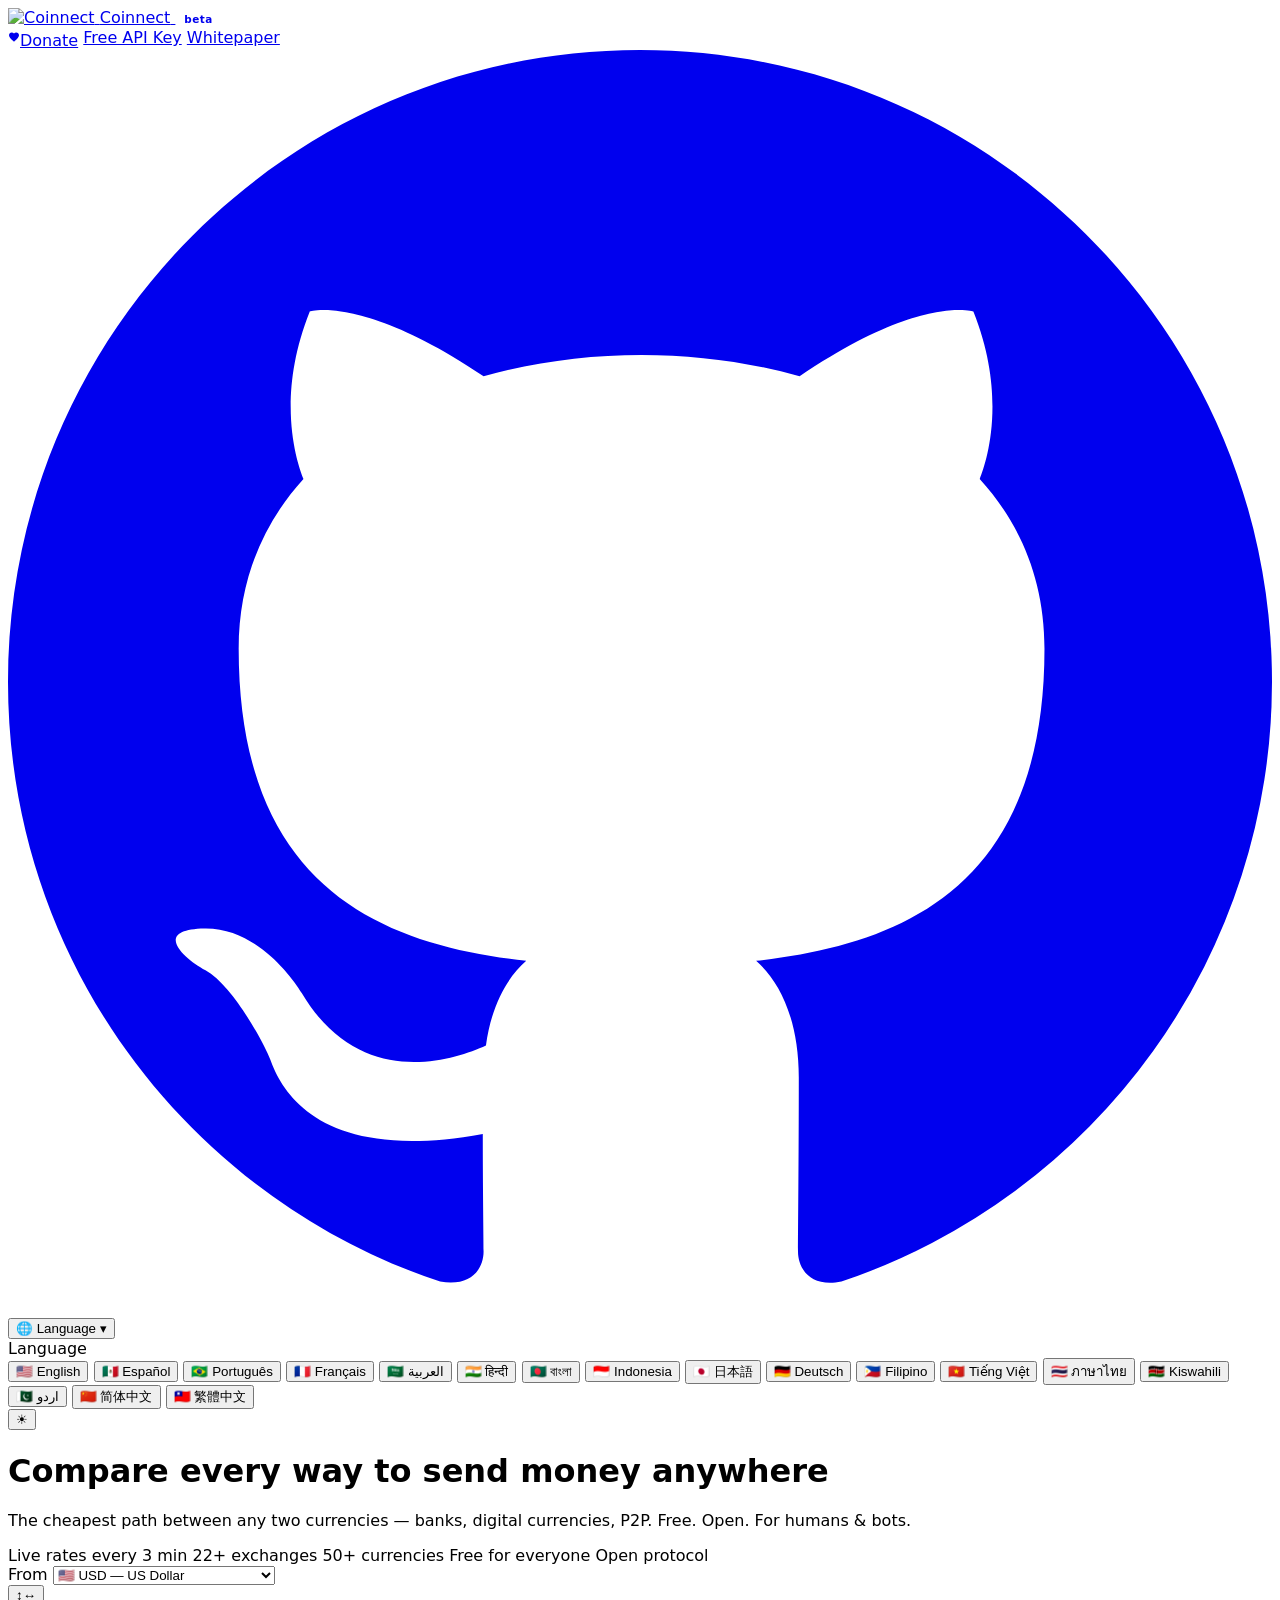
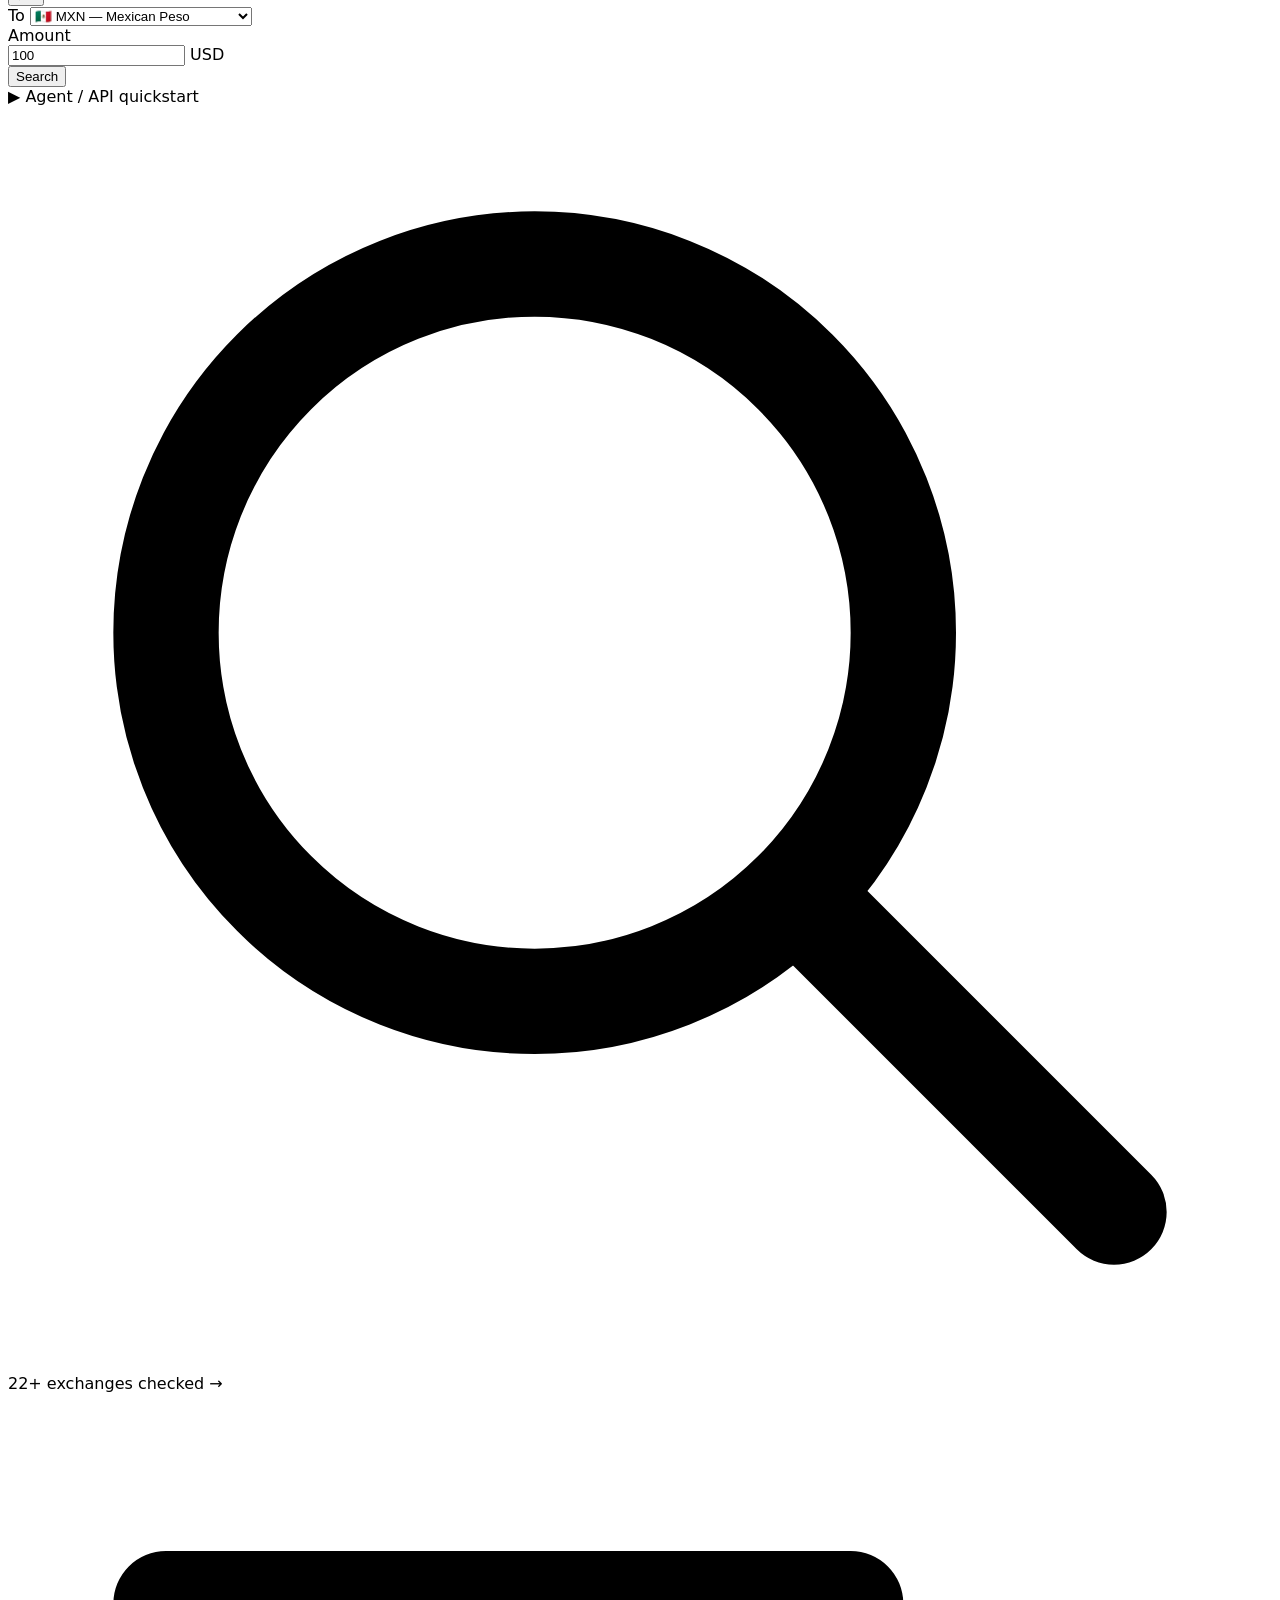
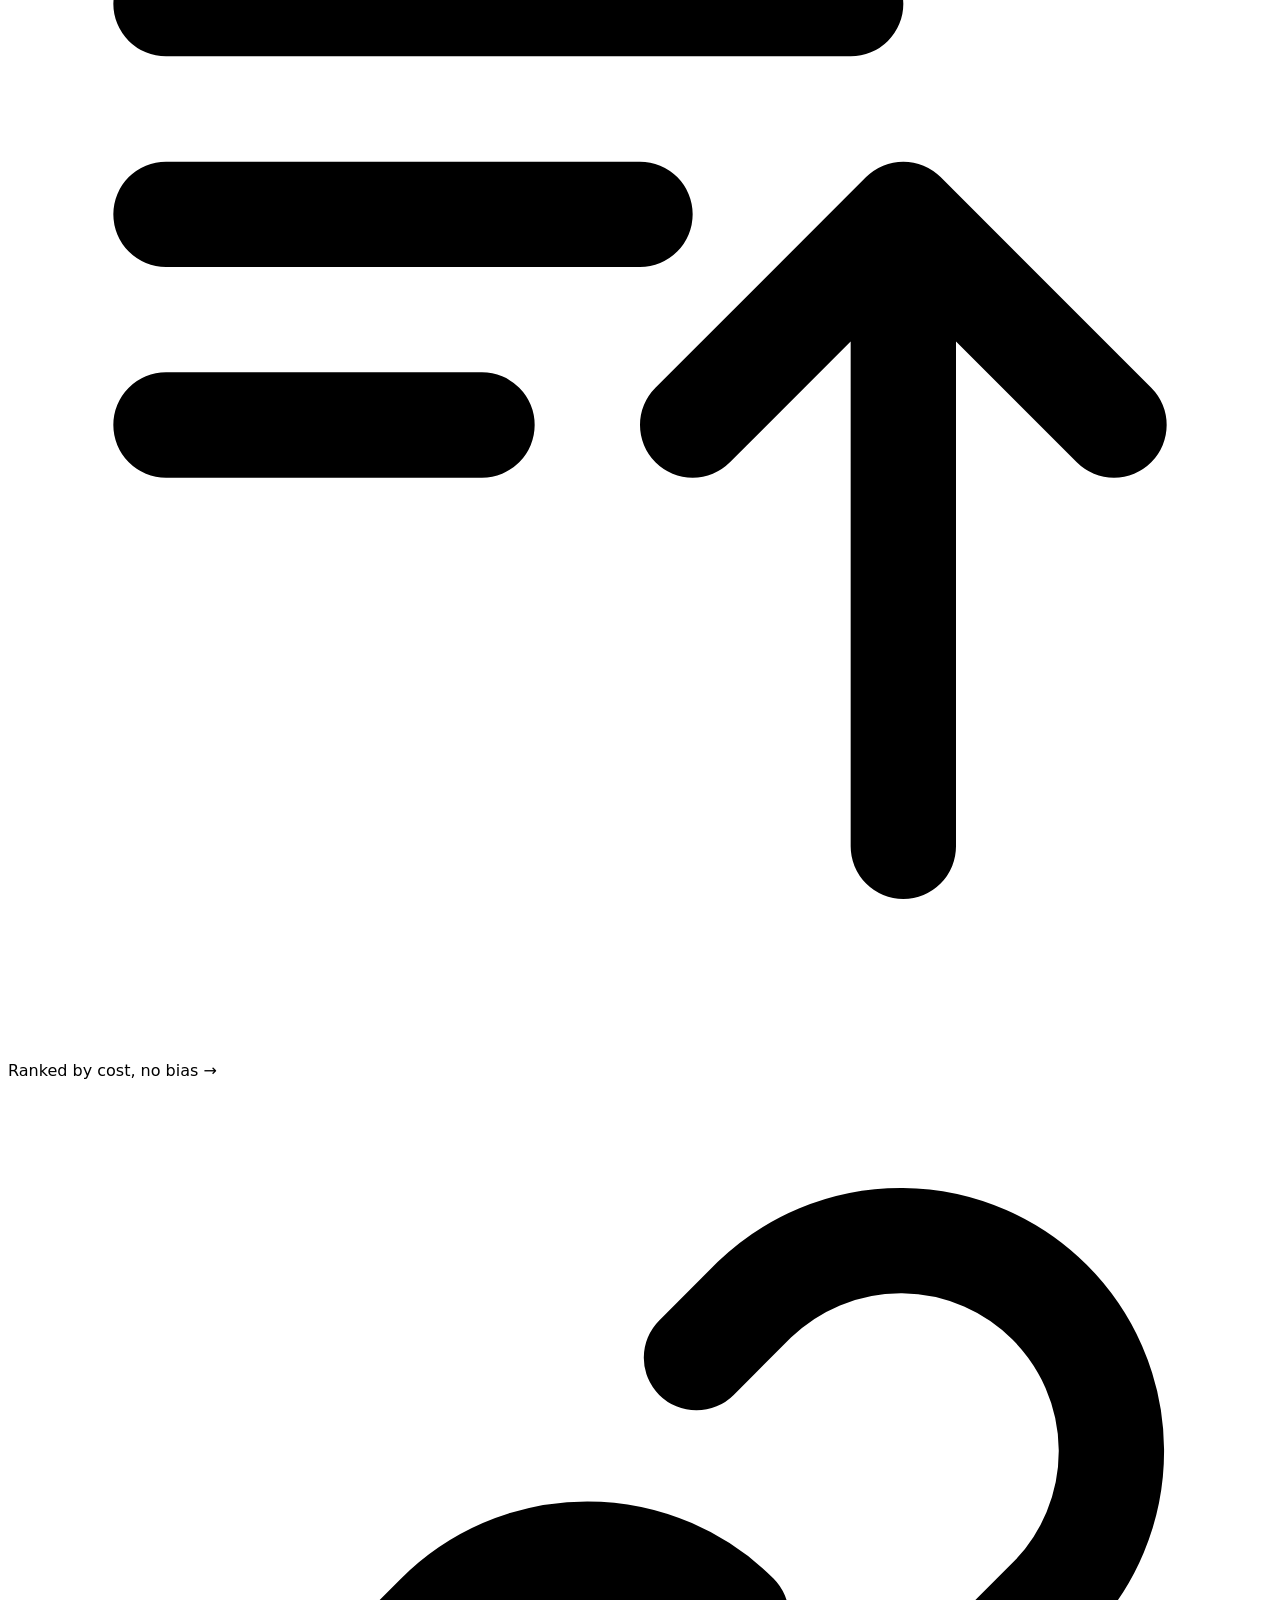
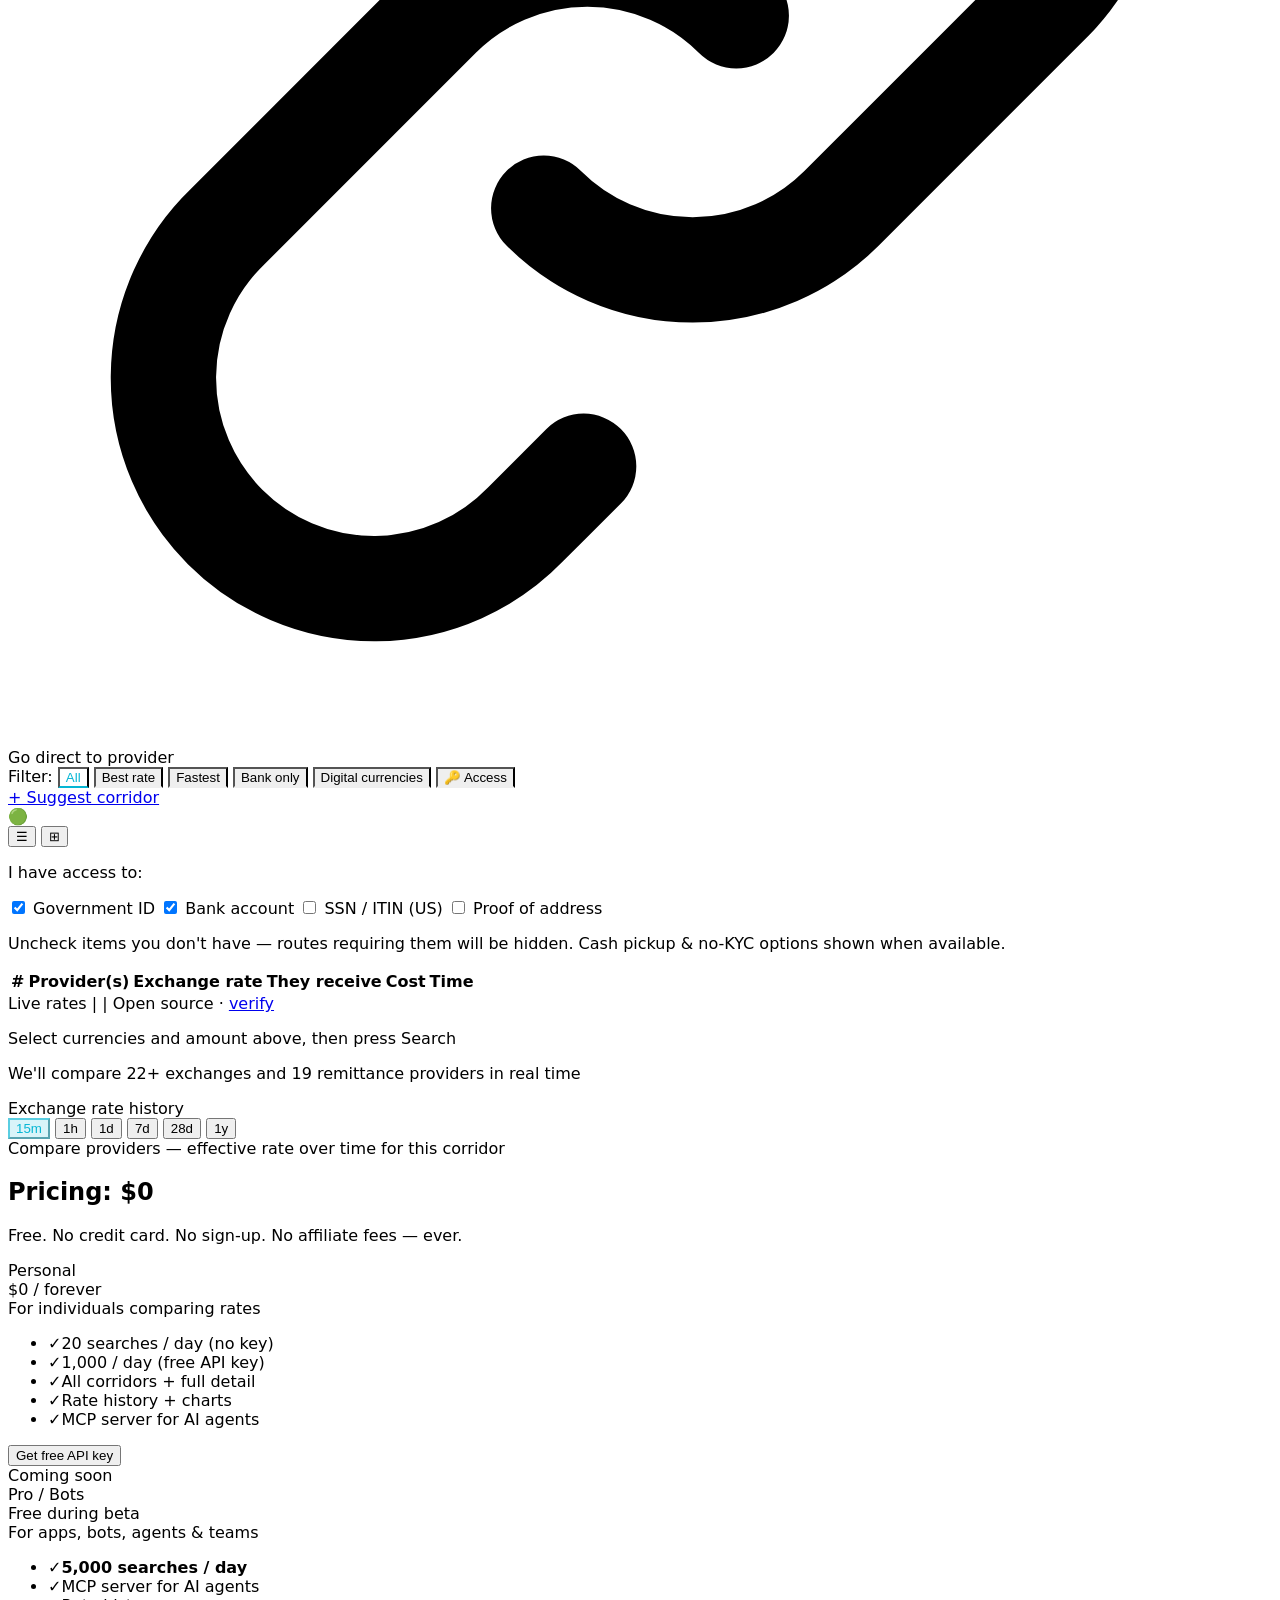
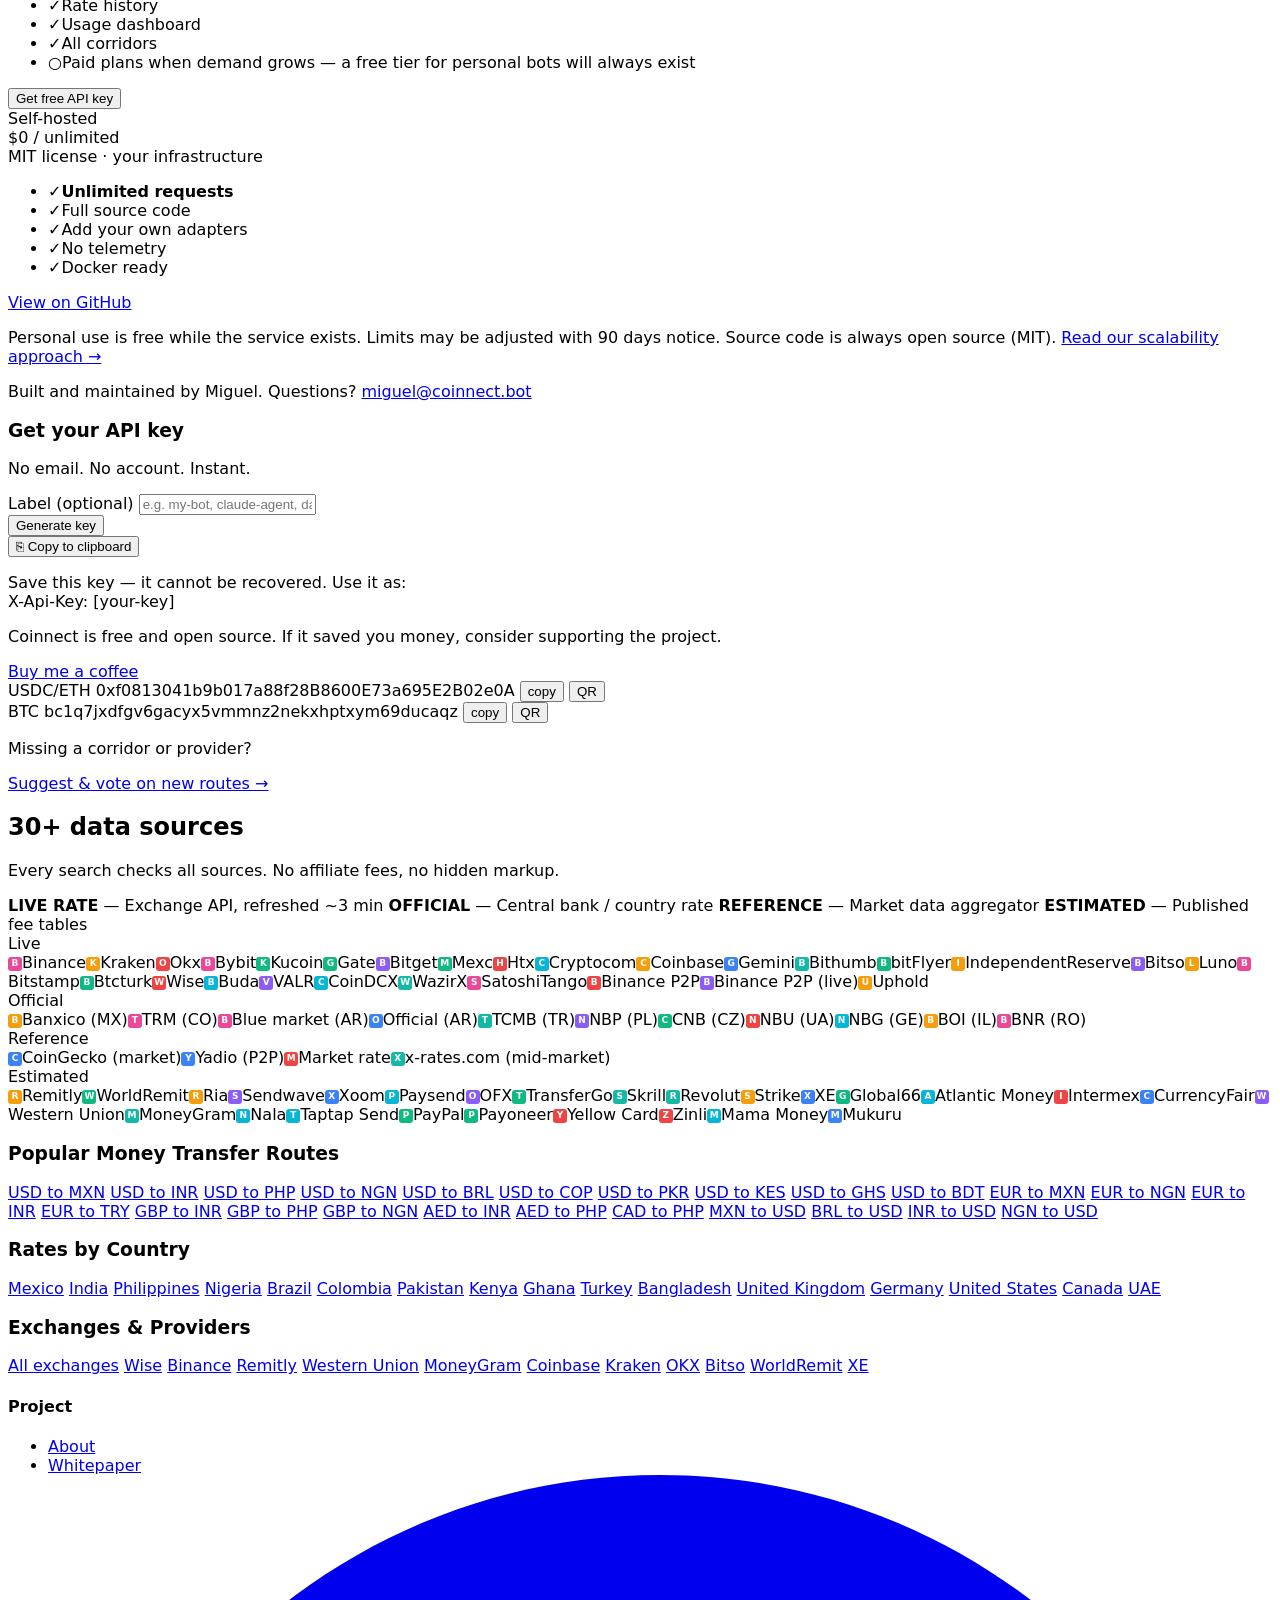
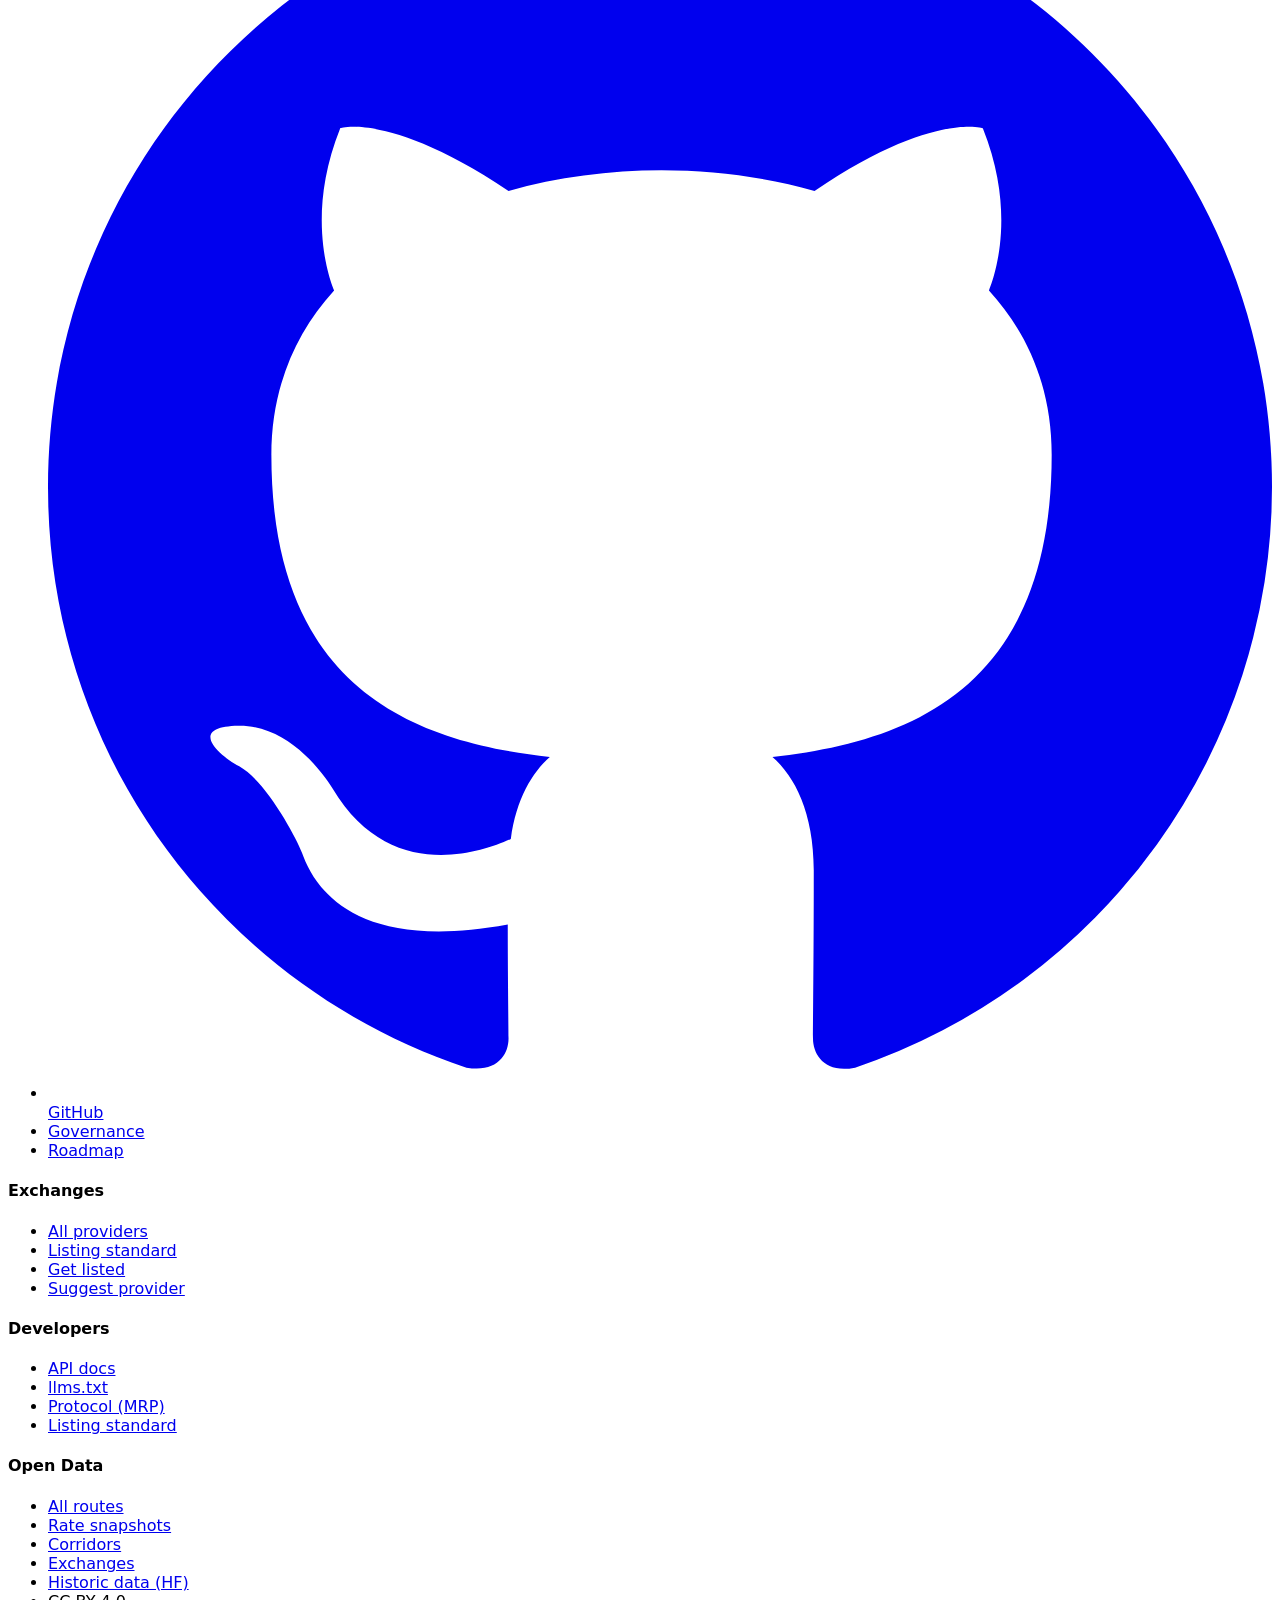
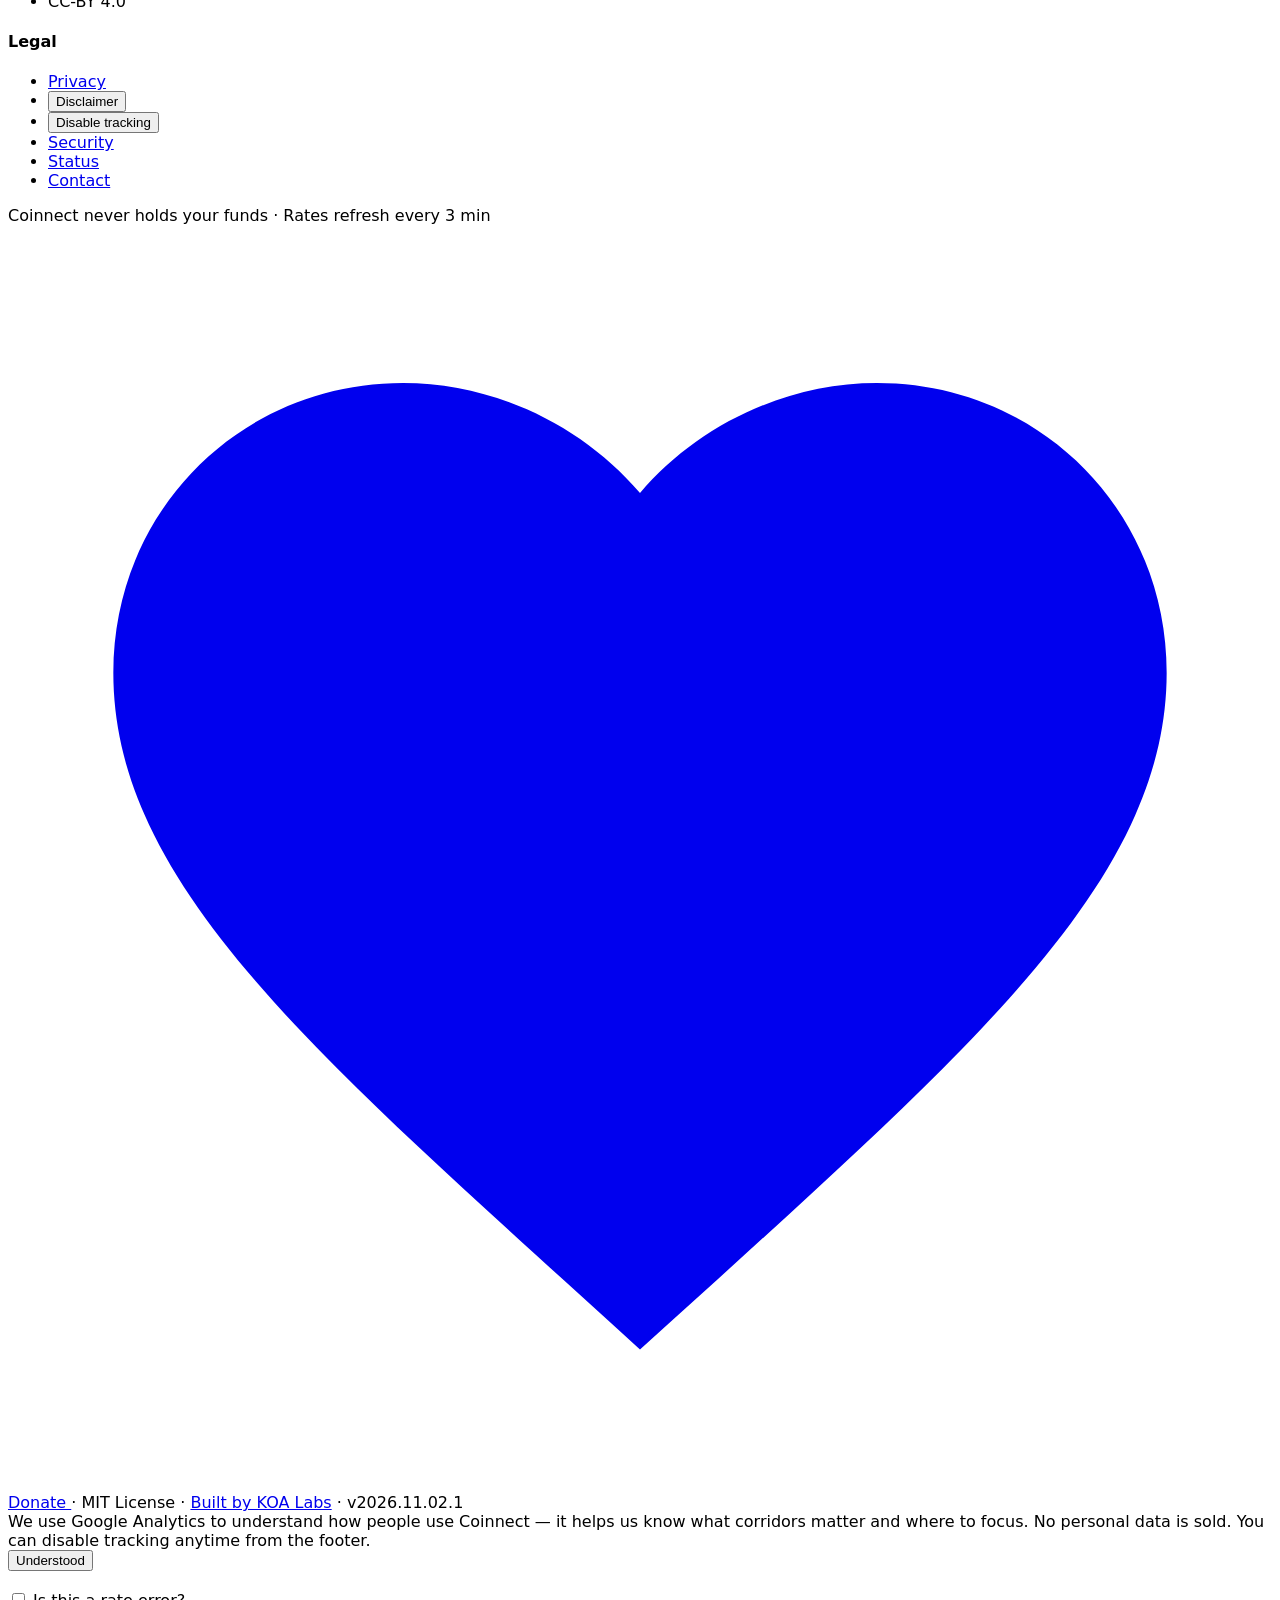
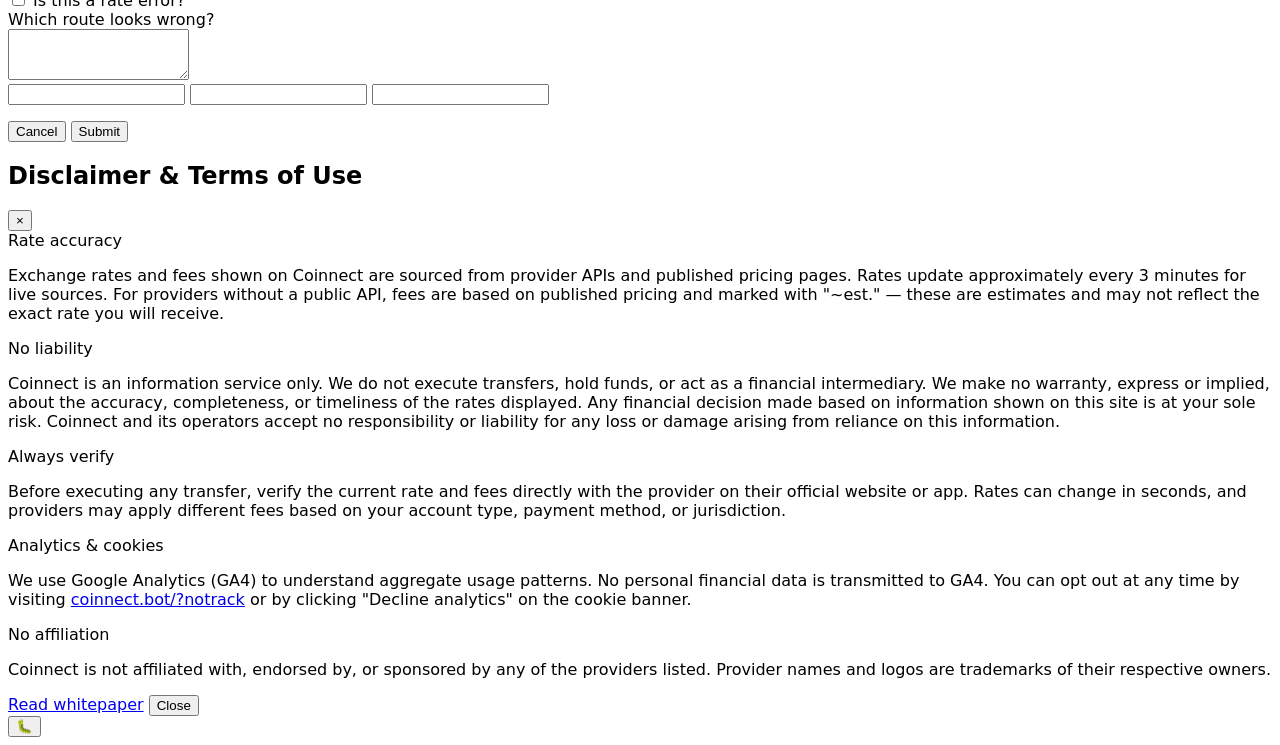
==== commit b1f68c33: "feat(web): show real key errors with a retry, load less up front The key form showed one generic err" ====
--- a/src/coinnect/static/index.html
+++ b/src/coinnect/static/index.html
@@ -14,10 +14,7 @@
   <title>Coinnect — The free open map for global money</title>
   <meta name="description" content="Find the best rate to move money anywhere. Free API for humans and AI agents. Mission-driven, no affiliate fees.">
 
-  <!-- Fonts: CJK support for zh-CN/zh-TW/ja -->
-  <link rel="preconnect" href="https://fonts.googleapis.com">
-  <link rel="preconnect" href="https://fonts.gstatic.com" crossorigin>
-  <link rel="stylesheet" href="https://fonts.googleapis.com/css2?family=Noto+Sans+SC:wght@400;700&family=Noto+Sans+TC:wght@400;700&display=swap" media="print" onload="this.media='all'">
+  <!-- CJK fonts load on demand: _ensureCjkFont() in i18n.js -->
 
   <!-- Favicon -->
   <link rel="icon" type="image/svg+xml" href="/static/logo.svg">
@@ -89,7 +86,7 @@
     if(localStorage.getItem('ga_consent')==='1'&&localStorage.getItem('ga_optout')!=='1'){loadGA4();}
   </script>
 
-  <script src="/static/i18n.js?v=2026.03.24.2"></script>
+  <script src="/static/i18n.js?v=2026.11.02.1"></script>
   <script>initLang();</script>
   <link rel="stylesheet" href="/static/tailwind.css">
 
@@ -1046,7 +1043,7 @@
       <span>·</span>
       <a href="https://koalabs.ai" target="_blank" rel="noopener" class="hover:text-cyan-500 transition-colors">Built by KOA Labs</a>
       <span>·</span>
-      <span class="opacity-50">v2026.03.24.2</span>
+      <span class="opacity-50">v2026.11.02.1</span>
     </div>
   </div>
 </footer>
@@ -2302,7 +2299,7 @@
     let showedCached=false;
     try{
       const cRes=await fetch(`${API}/v1/quote/instant?from=${from}&to=${to}&amount=${amount}`);
-      if(cRes.ok){
+      if(cRes.status===200){
         const cData=await cRes.json();
         if(cData.routes&&cData.routes.length){
           _allRoutes=cData.routes;_quoteTime=Date.now();
@@ -2508,25 +2505,36 @@
   errorEl.classList.add('hidden');
   btn.textContent=t('key_generating');
   btn.disabled=true;
-  try{
-    const url=`${API}/v1/keys`+(label?`?label=${encodeURIComponent(label)}`:'');
-    const res=await fetch(url,{method:'POST'});
-    const data=await res.json();
-    if(data.api_key){
-      _generatedKey=data.api_key;
-      document.getElementById('keyValue').textContent=data.api_key;
-      resultEl.classList.remove('hidden');
-      trackEvent('api_key_generated',{tier:data.tier});
-    }else{
-      throw new Error(data.detail||'Unknown error');
+  const url=`${API}/v1/keys`+(label?`?label=${encodeURIComponent(label)}`:'');
+  let errorKey='key_error';
+  // Gateway errors and dropped connections are usually momentary, so retry once.
+  // The worst a retry can do is leave one unused key behind.
+  for(let attempt=0;attempt<2;attempt++){
+    if(attempt)await new Promise(r=>setTimeout(r,1000));
+    try{
+      const res=await fetch(url,{method:'POST',signal:AbortSignal.timeout(20000)});
+      if(res.status===429){errorKey='key_error_rate';break;}
+      if(res.status>=500){errorKey='key_error_net';continue;}
+      const data=await res.json();
+      if(data.api_key){
+        _generatedKey=data.api_key;
+        document.getElementById('keyValue').textContent=data.api_key;
+        resultEl.classList.remove('hidden');
+        trackEvent('api_key_generated',{tier:data.tier});
+        errorKey='';
+      }
+      break;
+    }catch(e){
+      errorKey='key_error_net';
     }
-  }catch(e){
-    errorEl.textContent=t('key_error');
+  }
+  if(errorKey){
+    errorEl.textContent=t(errorKey);
     errorEl.classList.remove('hidden');
-  }finally{
-    btn.textContent=t('key_gen');
-    btn.disabled=false;
+    trackEvent('api_key_failed',{reason:errorKey});
   }
+  btn.textContent=t('key_gen');
+  btn.disabled=false;
 }
 
 function copyKey(){
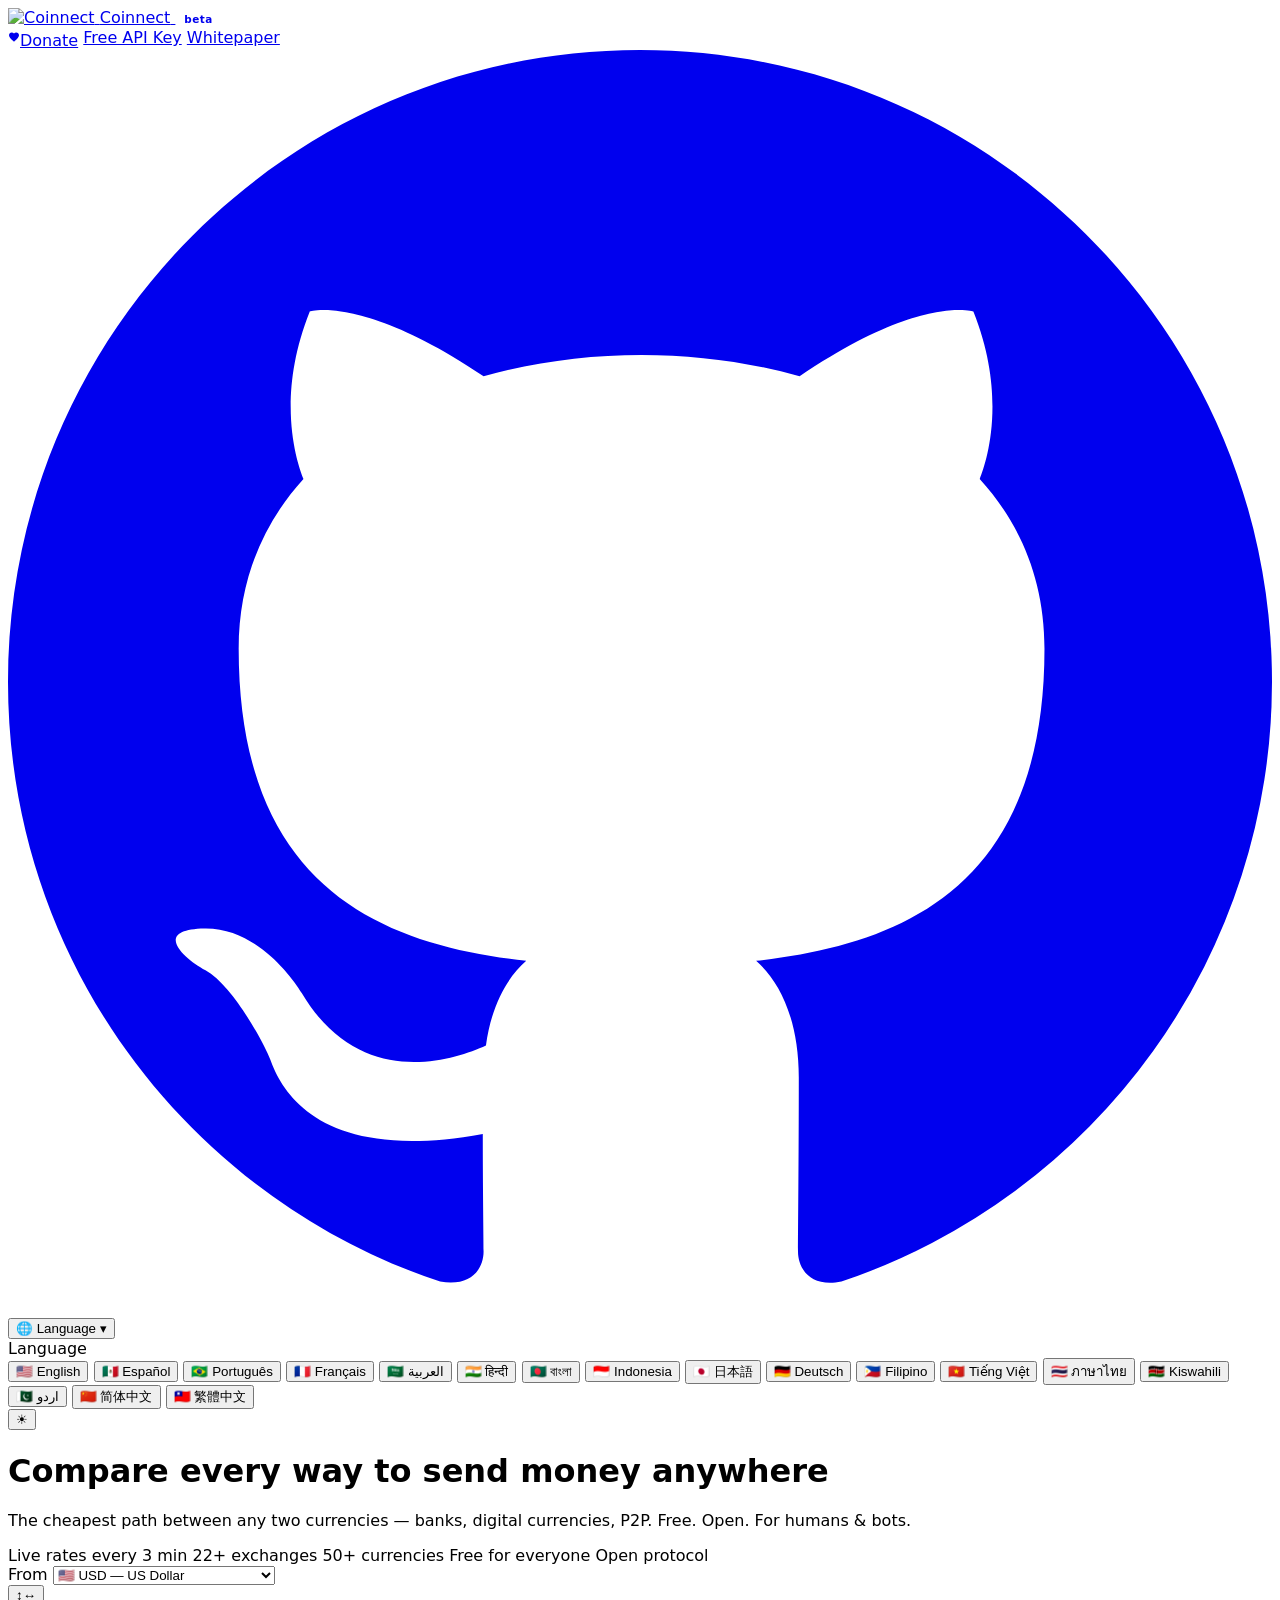
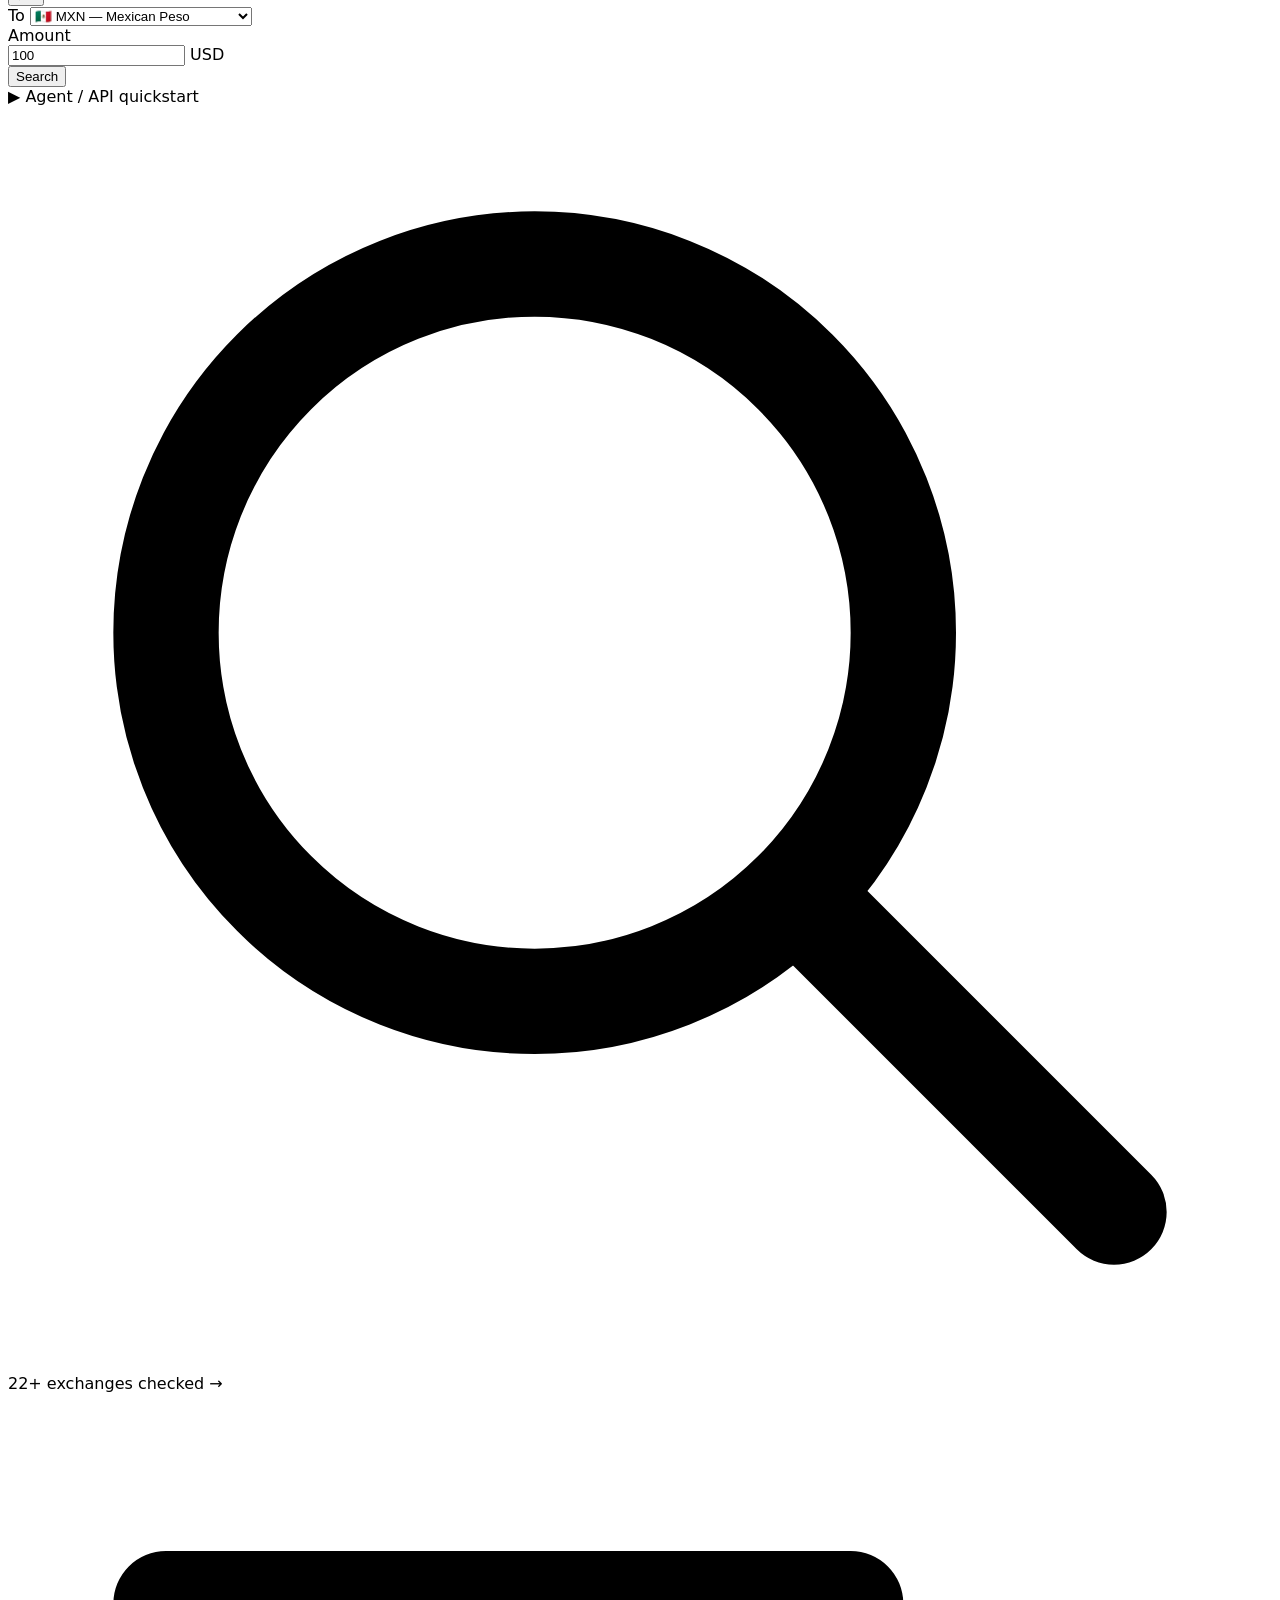
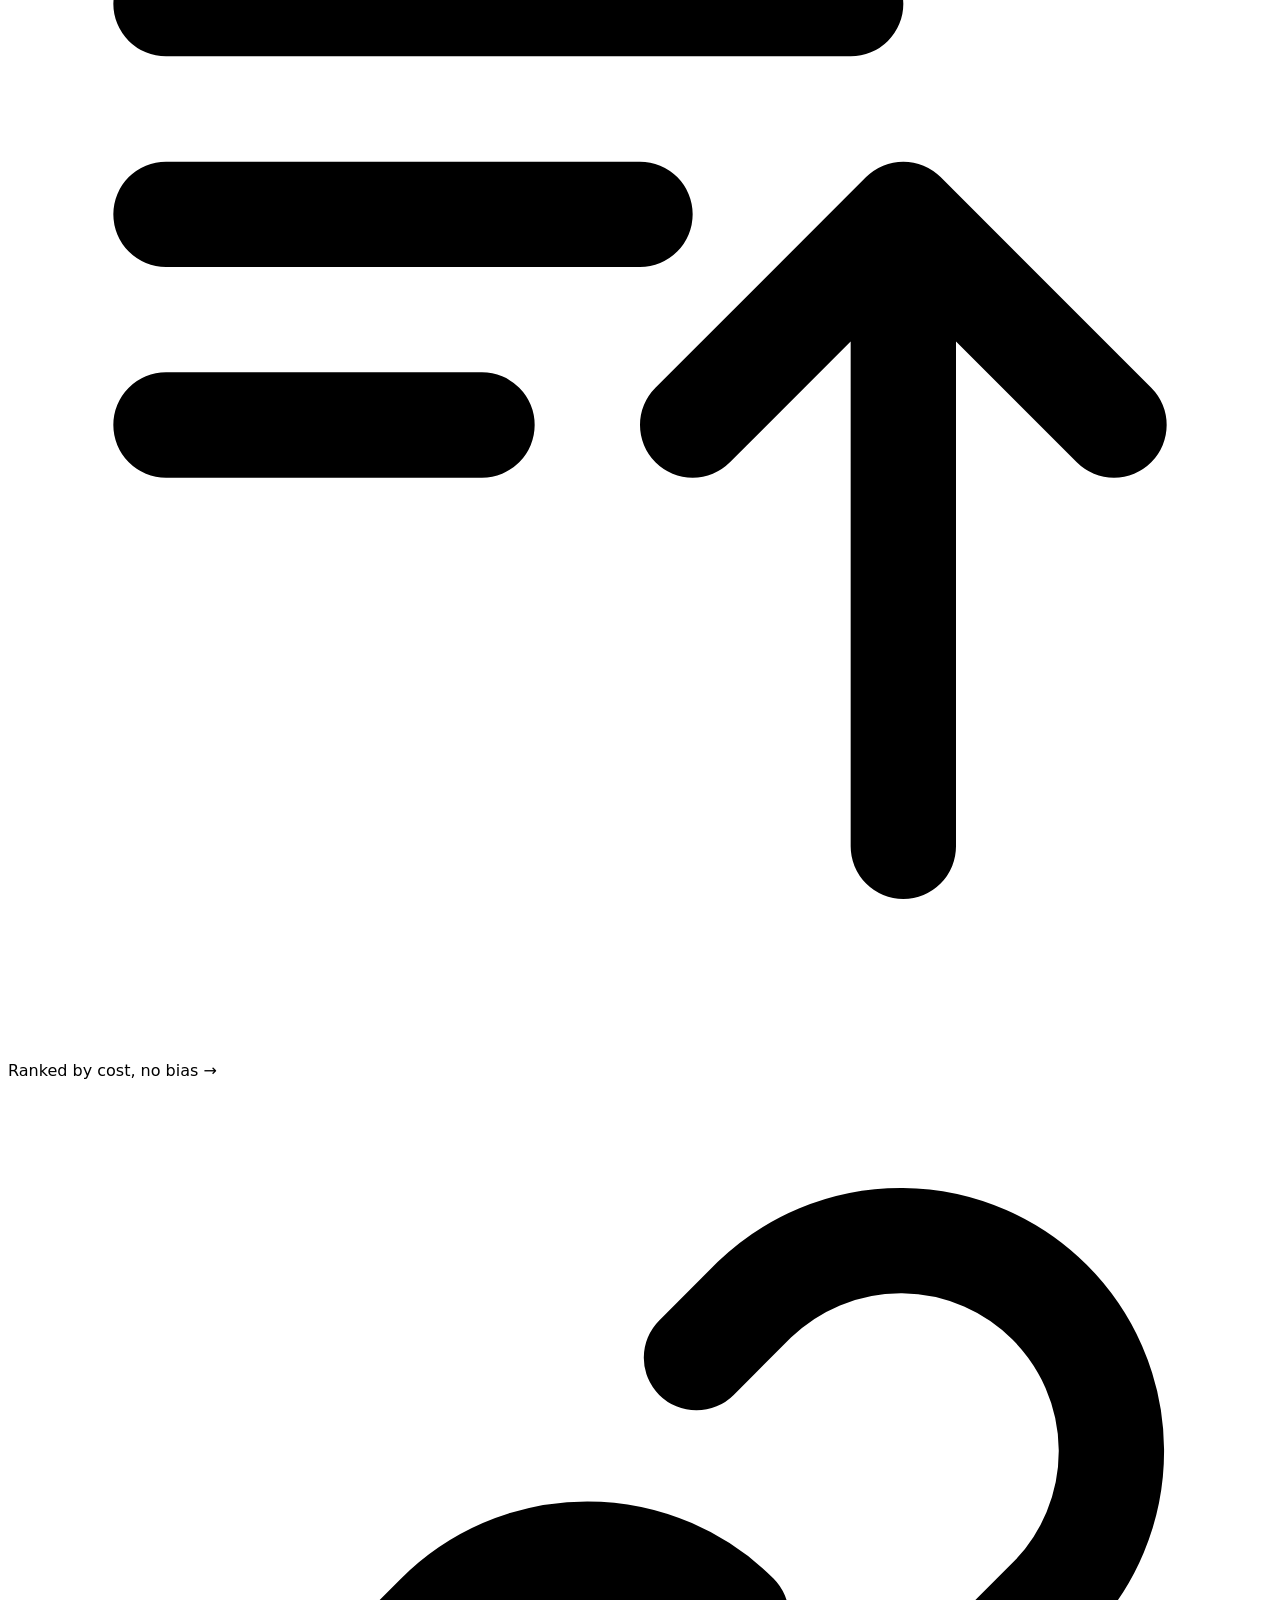
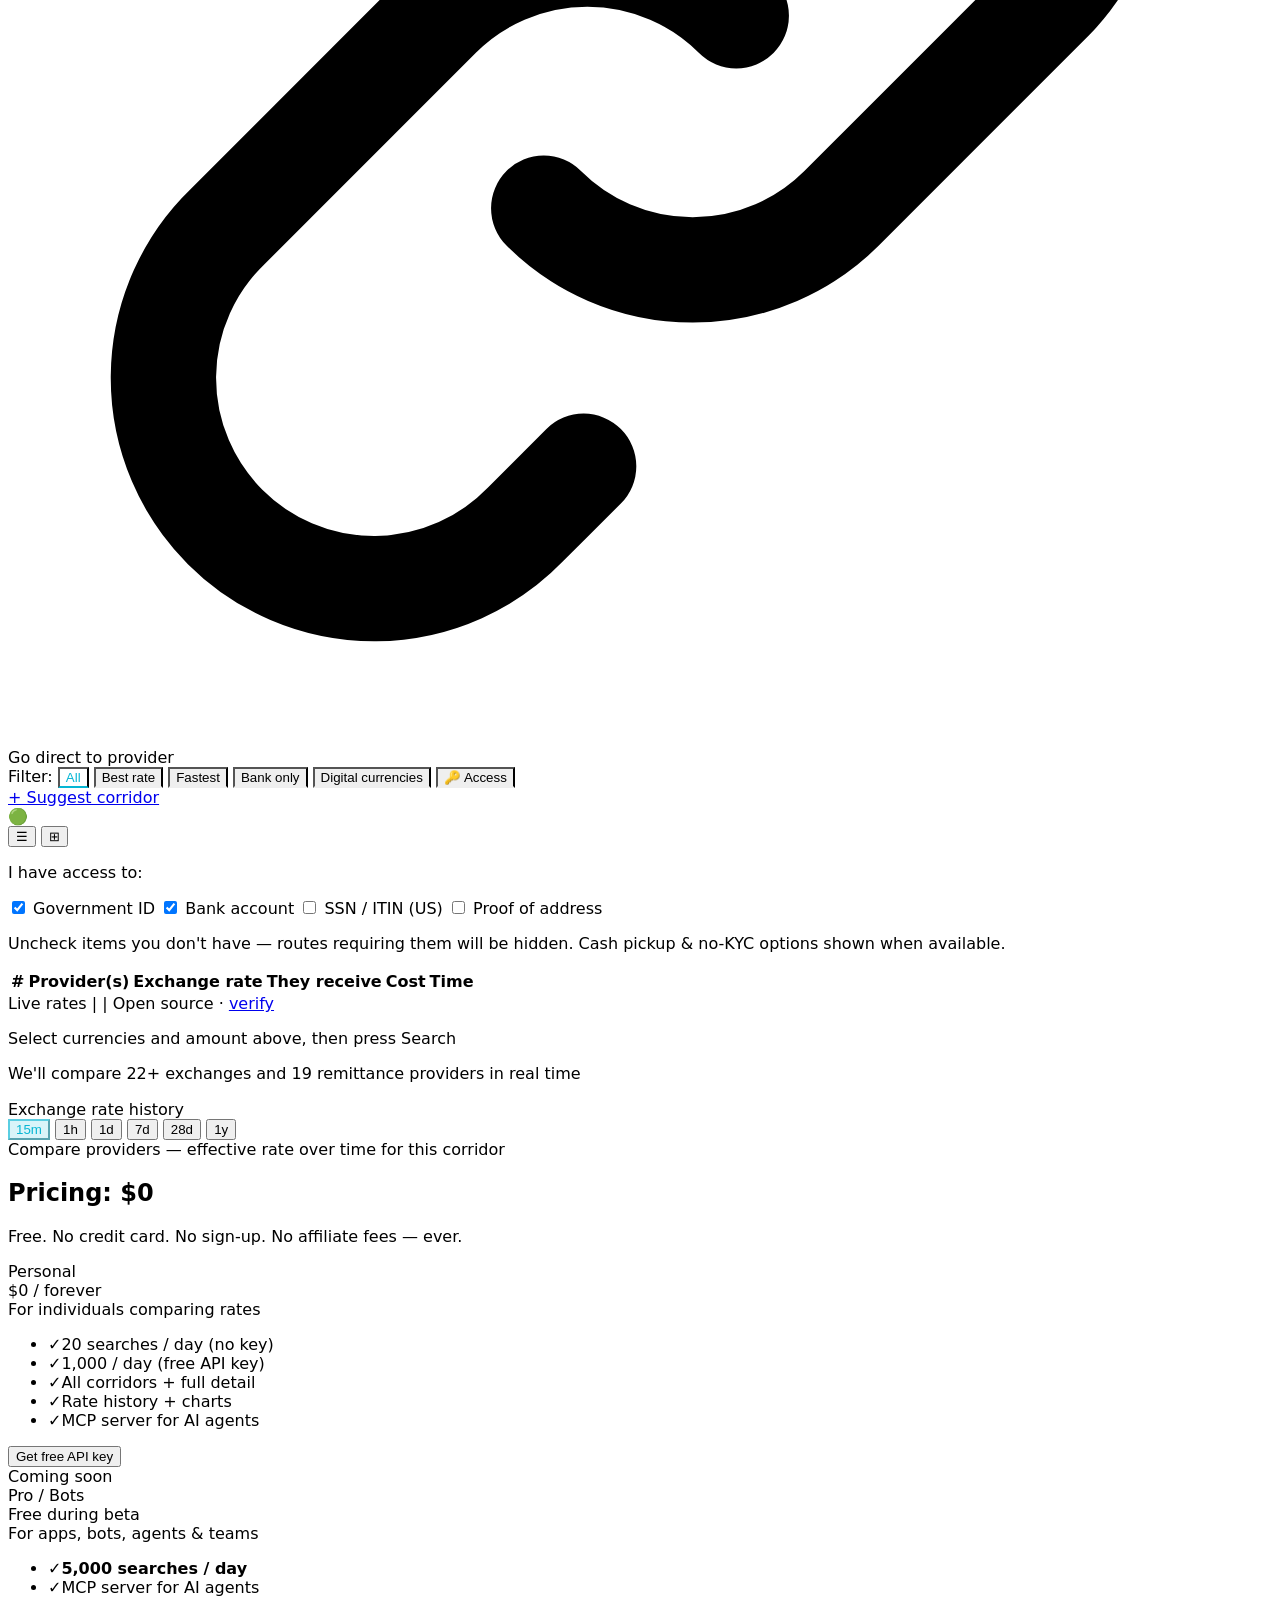
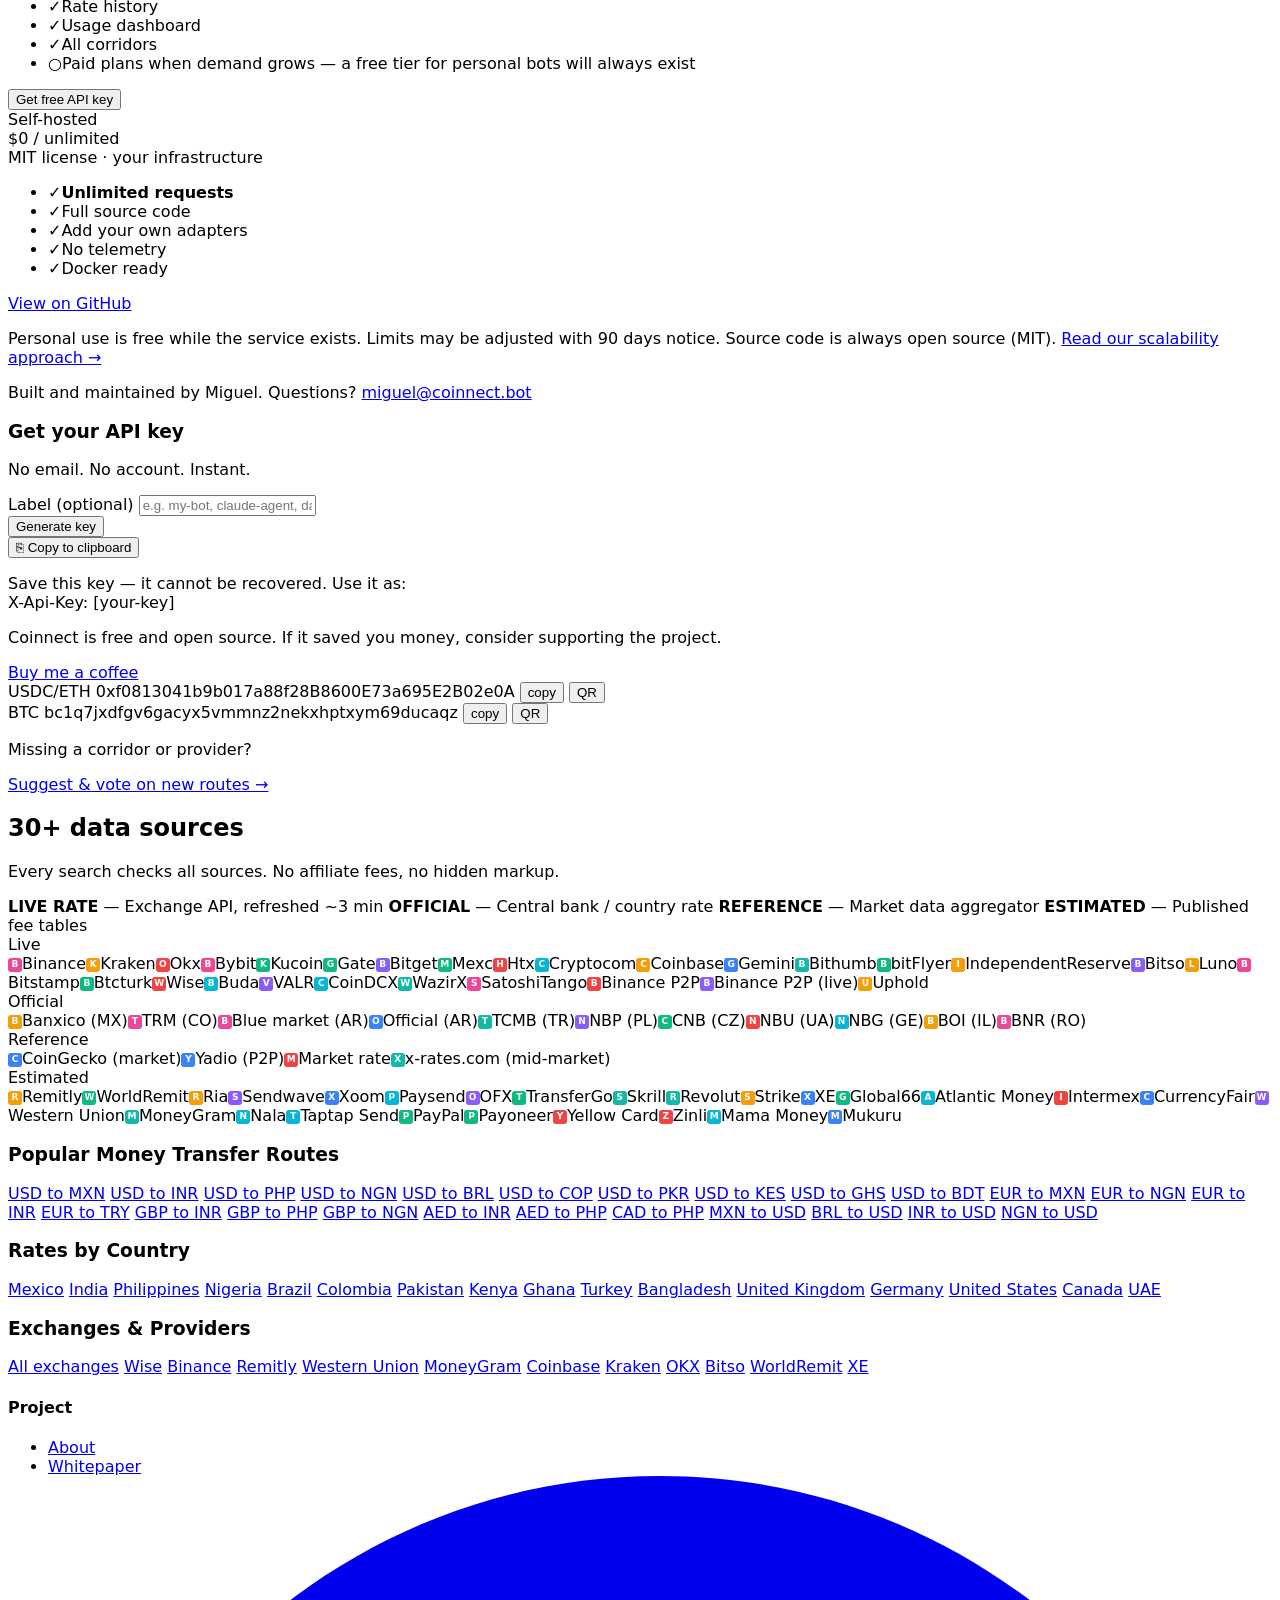
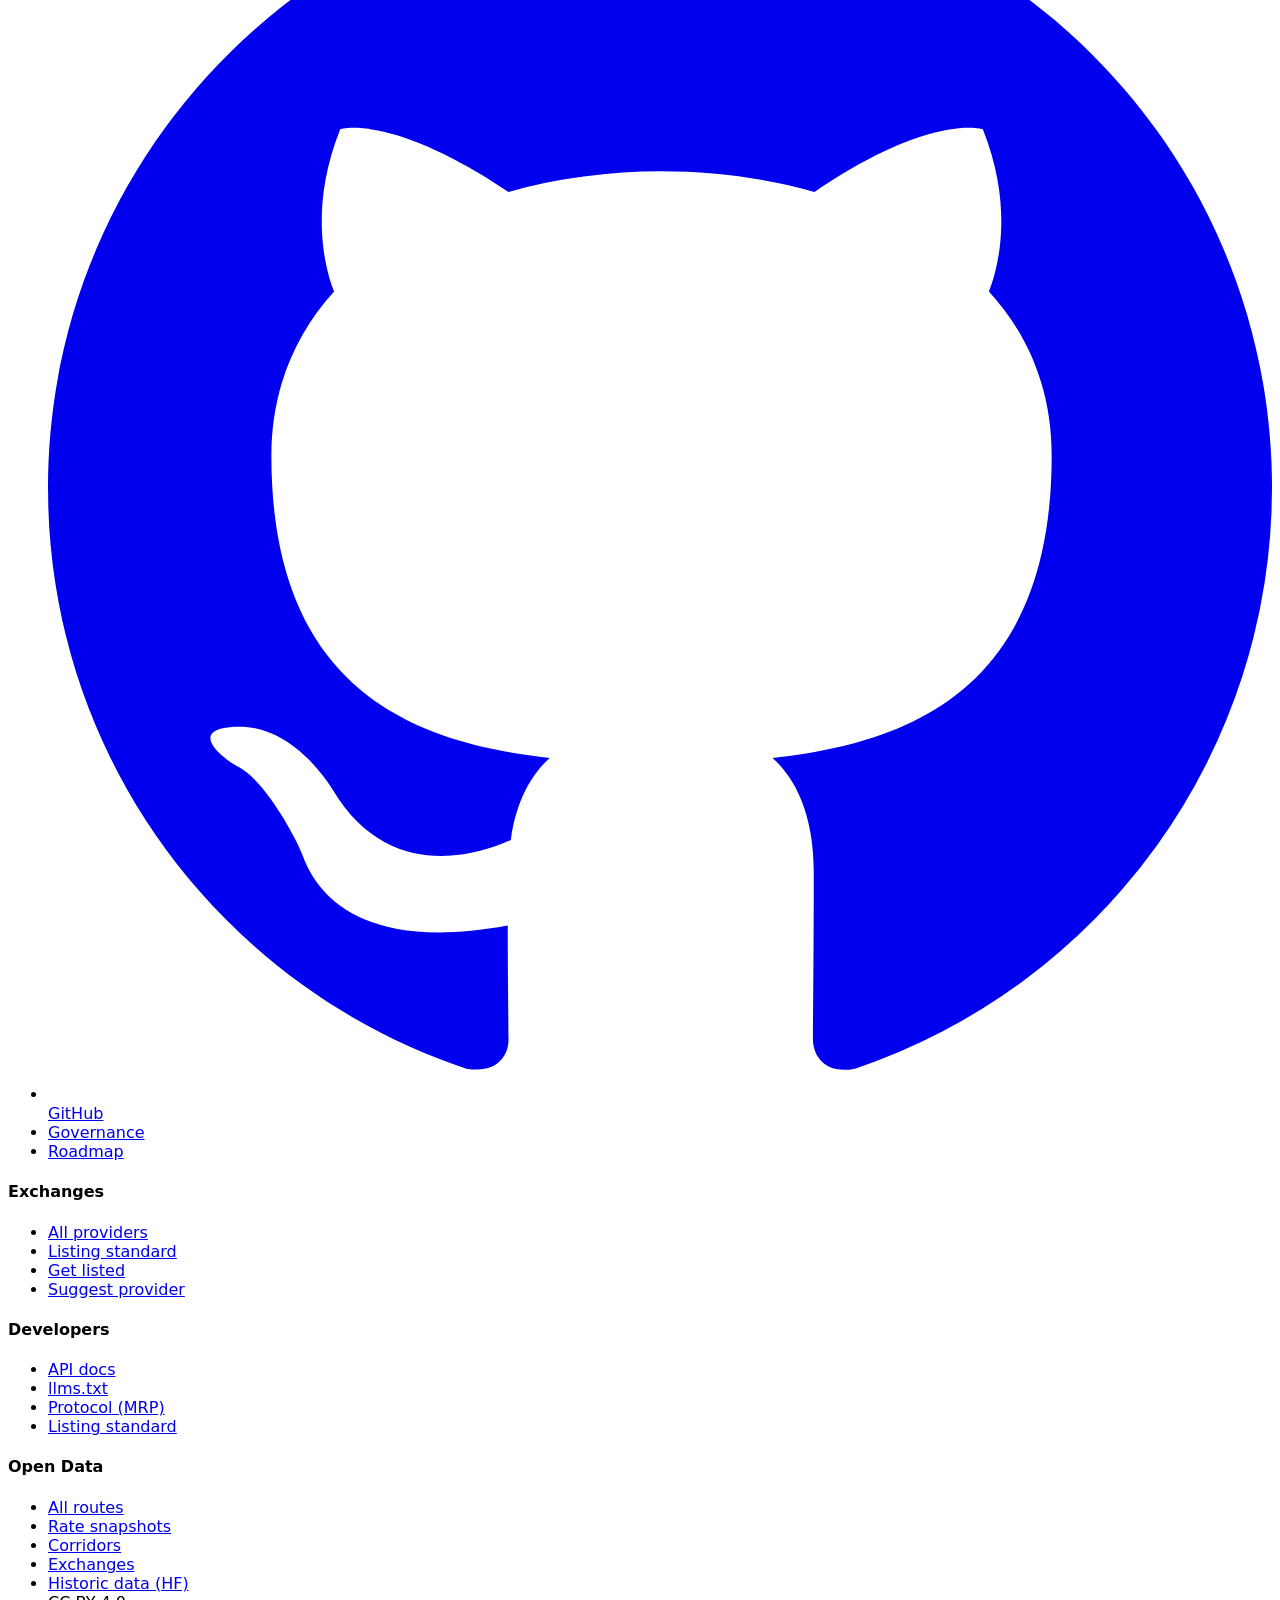
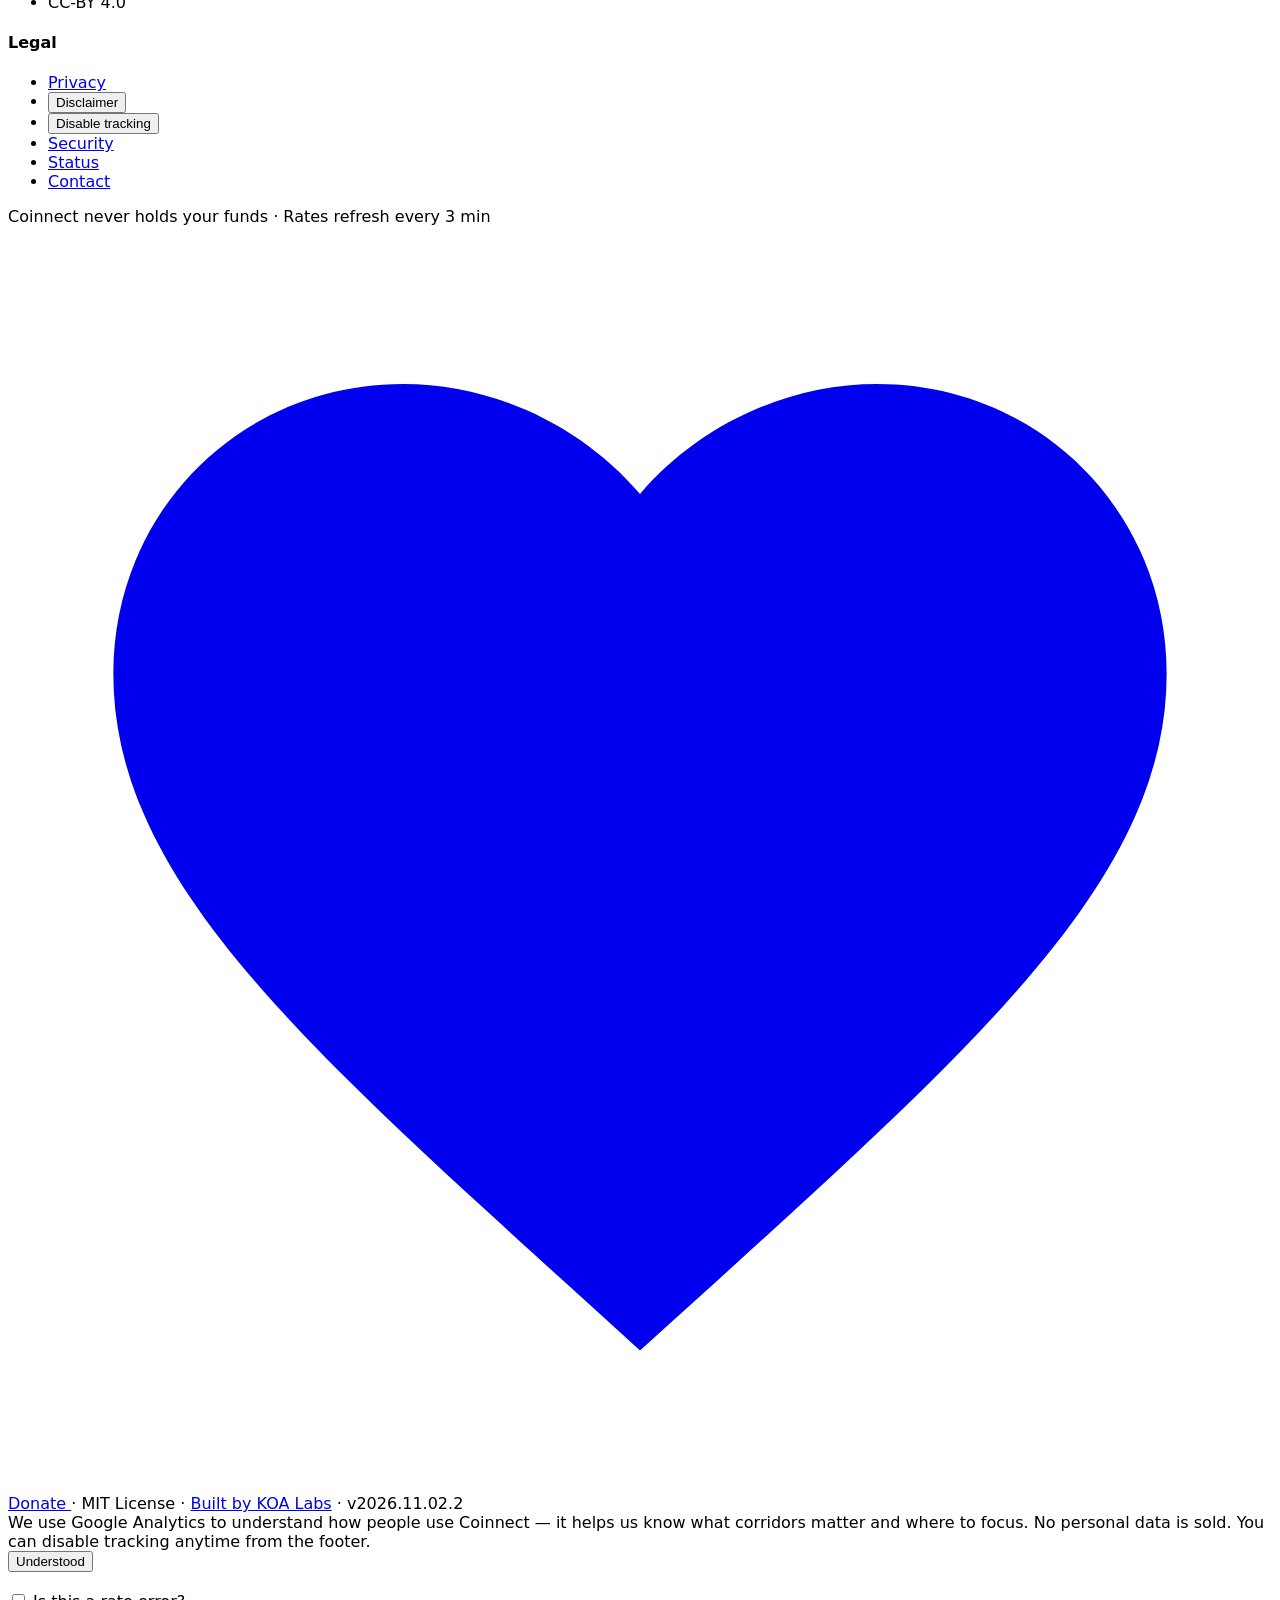
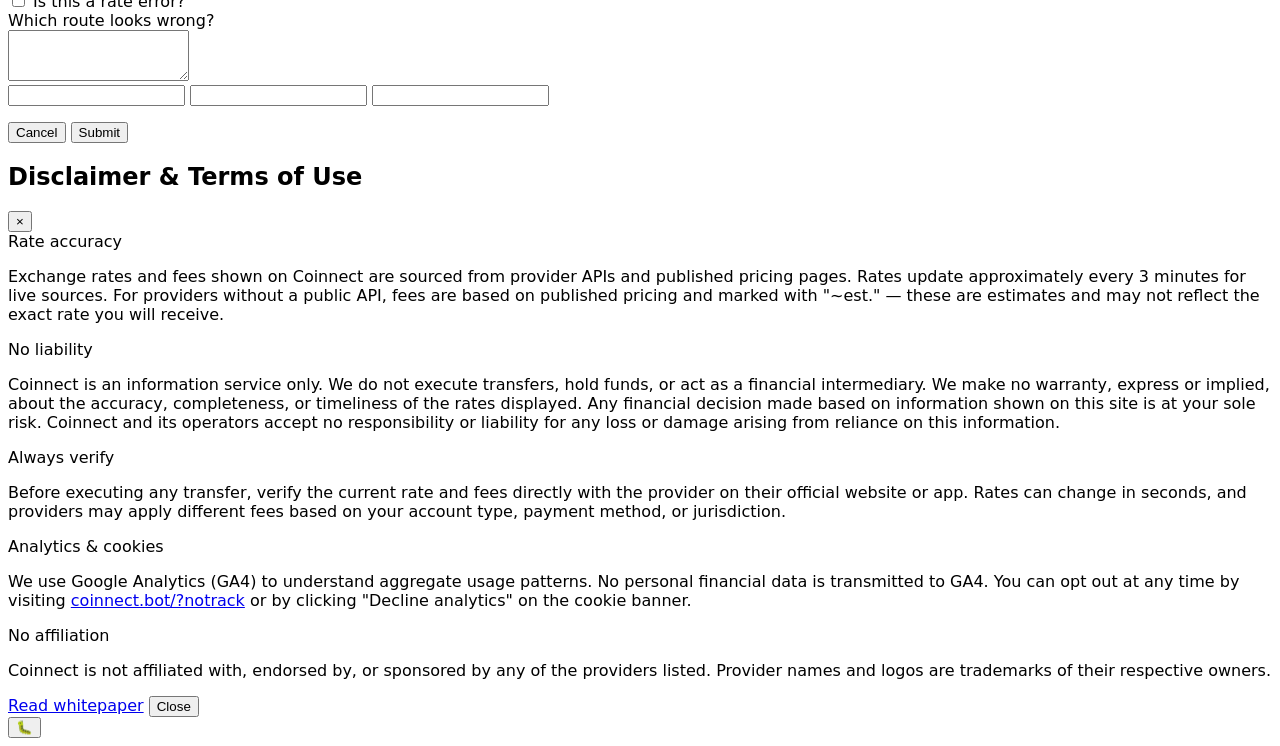
==== commit 1a544da7: "fix(web): survive Cloudflare's /v1/* burst limit; spend less of it on load Cloudflare answers about " ====
--- a/src/coinnect/static/index.html
+++ b/src/coinnect/static/index.html
@@ -43,7 +43,7 @@
 
   <!-- Structured data -->
   <script type="application/ld+json">
-  {"@context":"https://schema.org","@type":"WebApplication","name":"Coinnect","url":"https://coinnect.bot","description":"Open protocol for global money routing. Find the best rate between any two currencies — fiat, crypto, P2P. Free. Open. For humans and bots.","applicationCategory":"FinanceApplication","operatingSystem":"Web","offers":{"@type":"Offer","price":"0","priceCurrency":"USD"},"author":{"@type":"Person","name":"Miguel","email":"miguel@coinnect.bot"},"license":"https://opensource.org/licenses/MIT","isAccessibleForFree":true,"featureList":["Compare 30+ exchange and remittance providers","Real-time rates refreshed every 3 minutes","Multi-hop route optimization","REST API and MCP server for AI agents","17 languages supported","Open source (MIT license)"],"screenshot":"https://coinnect.bot/static/logo.svg","softwareVersion":"2026.03.24.1"}
+  {"@context":"https://schema.org","@type":"WebApplication","name":"Coinnect","url":"https://coinnect.bot","description":"Open protocol for global money routing. Find the best rate between any two currencies — fiat, crypto, P2P. Free. Open. For humans and bots.","applicationCategory":"FinanceApplication","operatingSystem":"Web","offers":{"@type":"Offer","price":"0","priceCurrency":"USD"},"author":{"@type":"Person","name":"Miguel","email":"miguel@coinnect.bot"},"license":"https://opensource.org/licenses/MIT","isAccessibleForFree":true,"featureList":["Compare 30+ exchange and remittance providers","Real-time rates refreshed every 3 minutes","Multi-hop route optimization","REST API and MCP server for AI agents","17 languages supported","Open source (MIT license)"],"screenshot":"https://coinnect.bot/static/logo.svg","softwareVersion":"2026.11.02.1"}
   </script>
   <script type="application/ld+json">
   {"@context":"https://schema.org","@type":"Organization","name":"Coinnect","url":"https://coinnect.bot","logo":"https://coinnect.bot/static/logo.svg","contactPoint":{"@type":"ContactPoint","email":"miguel@coinnect.bot","contactType":"customer support"},"sameAs":["https://github.com/coinnect-dev/coinnect"]}
@@ -86,6 +86,21 @@
     if(localStorage.getItem('ga_consent')==='1'&&localStorage.getItem('ga_optout')!=='1'){loadGA4();}
   </script>
 
+  <script>
+    // Cloudflare rate-limits /v1/* to about 10 requests per IP in a short window, answering
+    // with a non-JSON 429 and Retry-After. The app's own 429s are JSON and mean a real limit.
+    function edgeRateLimitDelay(res){
+      if(res.status!==429||(res.headers.get('content-type')||'').includes('json'))return 0;
+      return Math.min(Number(res.headers.get('retry-after'))||10,30)*1000+250;
+    }
+    function whenNear(el,fn){
+      if(!el||!('IntersectionObserver' in window)){fn();return;}
+      const o=new IntersectionObserver(es=>{
+        if(es.some(e=>e.isIntersecting)){o.disconnect();fn();}
+      },{rootMargin:'400px'});
+      o.observe(el);
+    }
+  </script>
   <script src="/static/i18n.js?v=2026.11.02.1"></script>
   <script>initLang();</script>
   <link rel="stylesheet" href="/static/tailwind.css">
@@ -560,6 +575,7 @@
   </div>
 
   <!-- History charts (collapsible) -->
+  <div id="historyAnchor" style="height:1px" aria-hidden="true"></div>
   <div id="historyBar" class="hidden mb-5 bg-white dark:bg-gray-900 border border-gray-200 dark:border-gray-800 rounded-xl p-4">
     <!-- Header row: title + period buttons -->
     <div class="flex flex-wrap items-center justify-between gap-2 mb-3">
@@ -823,7 +839,7 @@
 <script>
 document.addEventListener('DOMContentLoaded',function(){
   // Wait for exchangeLogo and esc to be defined
-  setTimeout(function(){
+  whenNear(document.getElementById('providersEstimated'),function(){
     const live=['Binance','Kraken','Okx','Bybit','Kucoin','Gate','Bitget','Mexc','Htx','Cryptocom','Coinbase','Gemini','Bithumb','bitFlyer','IndependentReserve','Bitso','Luno','Bitstamp','Btcturk','Wise','Buda','VALR','CoinDCX','WazirX','SatoshiTango','Binance P2P','Binance P2P (live)','Uphold'];
     const official=['Banxico (MX)','TRM (CO)','Blue market (AR)','Official (AR)','TCMB (TR)','NBP (PL)','CNB (CZ)','NBU (UA)','NBG (GE)','BOI (IL)','BNR (RO)'];
     const reference=['CoinGecko (market)','Yadio (P2P)','Market rate','x-rates.com (mid-market)'];
@@ -878,7 +894,7 @@
       renderProviders(reference,'providersReference');
       renderProviders(estimated,'providersEstimated');
     });
-  },100);
+  });
 });
 </script>
 <script>
@@ -1043,7 +1059,7 @@
       <span>·</span>
       <a href="https://koalabs.ai" target="_blank" rel="noopener" class="hover:text-cyan-500 transition-colors">Built by KOA Labs</a>
       <span>·</span>
-      <span class="opacity-50">v2026.11.02.1</span>
+      <span class="opacity-50">v2026.11.02.2</span>
     </div>
   </div>
 </footer>
@@ -1681,6 +1697,29 @@
   statsEl.textContent=`${sym(toC)}${fmt(minR)}–${sym(toC)}${fmt(maxR)}`;
 }
 
+// Charts sit below the results: fetch them once the visitor gets near, keeping the
+// latest search. Each page load spends the /v1/* burst budget (see edgeRateLimitDelay).
+let _histPending=null,_histNear=false,_histCheck=null;
+function requestHistory(fromC,toC,minutes){
+  _histFrom=fromC; _histTo=toC; _histMinutes=minutes;
+  const load=()=>{loadHistory(fromC,toC,minutes);loadProviderHistory(fromC,toC,minutes);};
+  if(_histNear){load();return;}
+  _histPending=load;
+  // Checked only on scroll and after results render: a new search collapses the results,
+  // which would bring the anchor into range without the visitor going anywhere.
+  if(!_histCheck){
+    _histCheck=()=>{
+      if(document.getElementById('historyAnchor').getBoundingClientRect().top>innerHeight+400)return;
+      removeEventListener('scroll',_histCheck);
+      _histNear=true;
+      _histPending();
+      _histPending=null;
+    };
+    addEventListener('scroll',_histCheck,{passive:true});
+  }
+  _histCheck();
+}
+
 async function loadHistory(fromC,toC,minutes){
   _histFrom=fromC; _histTo=toC; _histMinutes=minutes||15;
   const bar=document.getElementById('historyBar');
@@ -1796,7 +1835,6 @@
 
 // Period button wiring (runs after DOM ready)
 document.addEventListener('DOMContentLoaded',()=>{
-  loadSuggestions();
   document.querySelectorAll('.hist-period').forEach(btn=>{
     btn.addEventListener('click',()=>{
       document.querySelectorAll('.hist-period').forEach(b=>{
@@ -2326,6 +2364,8 @@
         const tid=setTimeout(()=>controller.abort(),20000);
         const res=await fetch(`${API}/v1/quote?from=${from}&to=${to}&amount=${amount}`,{signal:controller.signal});
         clearTimeout(tid);
+        const edgeDelay=edgeRateLimitDelay(res);
+        if(edgeDelay&&!isLast){await new Promise(r=>setTimeout(r,edgeDelay));continue;}
         const text=await res.text();
         try{data=JSON.parse(text);}catch(e){
           if(!isLast){await new Promise(r=>setTimeout(r,PARSE_BACKOFF_MS[attempt]));continue;}
@@ -2377,8 +2417,7 @@
     // Load history in background (active period or default 15m)
     const activePeriod=document.querySelector('.hist-period.active');
     const histMins=activePeriod?parseInt(activePeriod.dataset.min):15;
-    loadHistory(from,to,histMins);
-    loadProviderHistory(from,to,histMins);
+    requestHistory(from,to,histMins);
   }catch(e){
     trackEvent('no_results',{from:from,to:to,amount:amount,error:e.message});
     document.getElementById('results').innerHTML=`
@@ -2507,14 +2546,17 @@
   btn.disabled=true;
   const url=`${API}/v1/keys`+(label?`?label=${encodeURIComponent(label)}`:'');
   let errorKey='key_error';
-  // Gateway errors and dropped connections are usually momentary, so retry once.
+  let waitMs=1000;
+  // Gateway errors, dropped connections and Cloudflare bursts are momentary, so retry once.
   // The worst a retry can do is leave one unused key behind.
   for(let attempt=0;attempt<2;attempt++){
-    if(attempt)await new Promise(r=>setTimeout(r,1000));
+    if(attempt)await new Promise(r=>setTimeout(r,waitMs));
     try{
       const res=await fetch(url,{method:'POST',signal:AbortSignal.timeout(20000)});
+      const edgeDelay=edgeRateLimitDelay(res);
+      if(edgeDelay){errorKey='key_error_net';waitMs=edgeDelay;continue;}
       if(res.status===429){errorKey='key_error_rate';break;}
-      if(res.status>=500){errorKey='key_error_net';continue;}
+      if(res.status>=500){errorKey='key_error_net';waitMs=1000;continue;}
       const data=await res.json();
       if(data.api_key){
         _generatedKey=data.api_key;
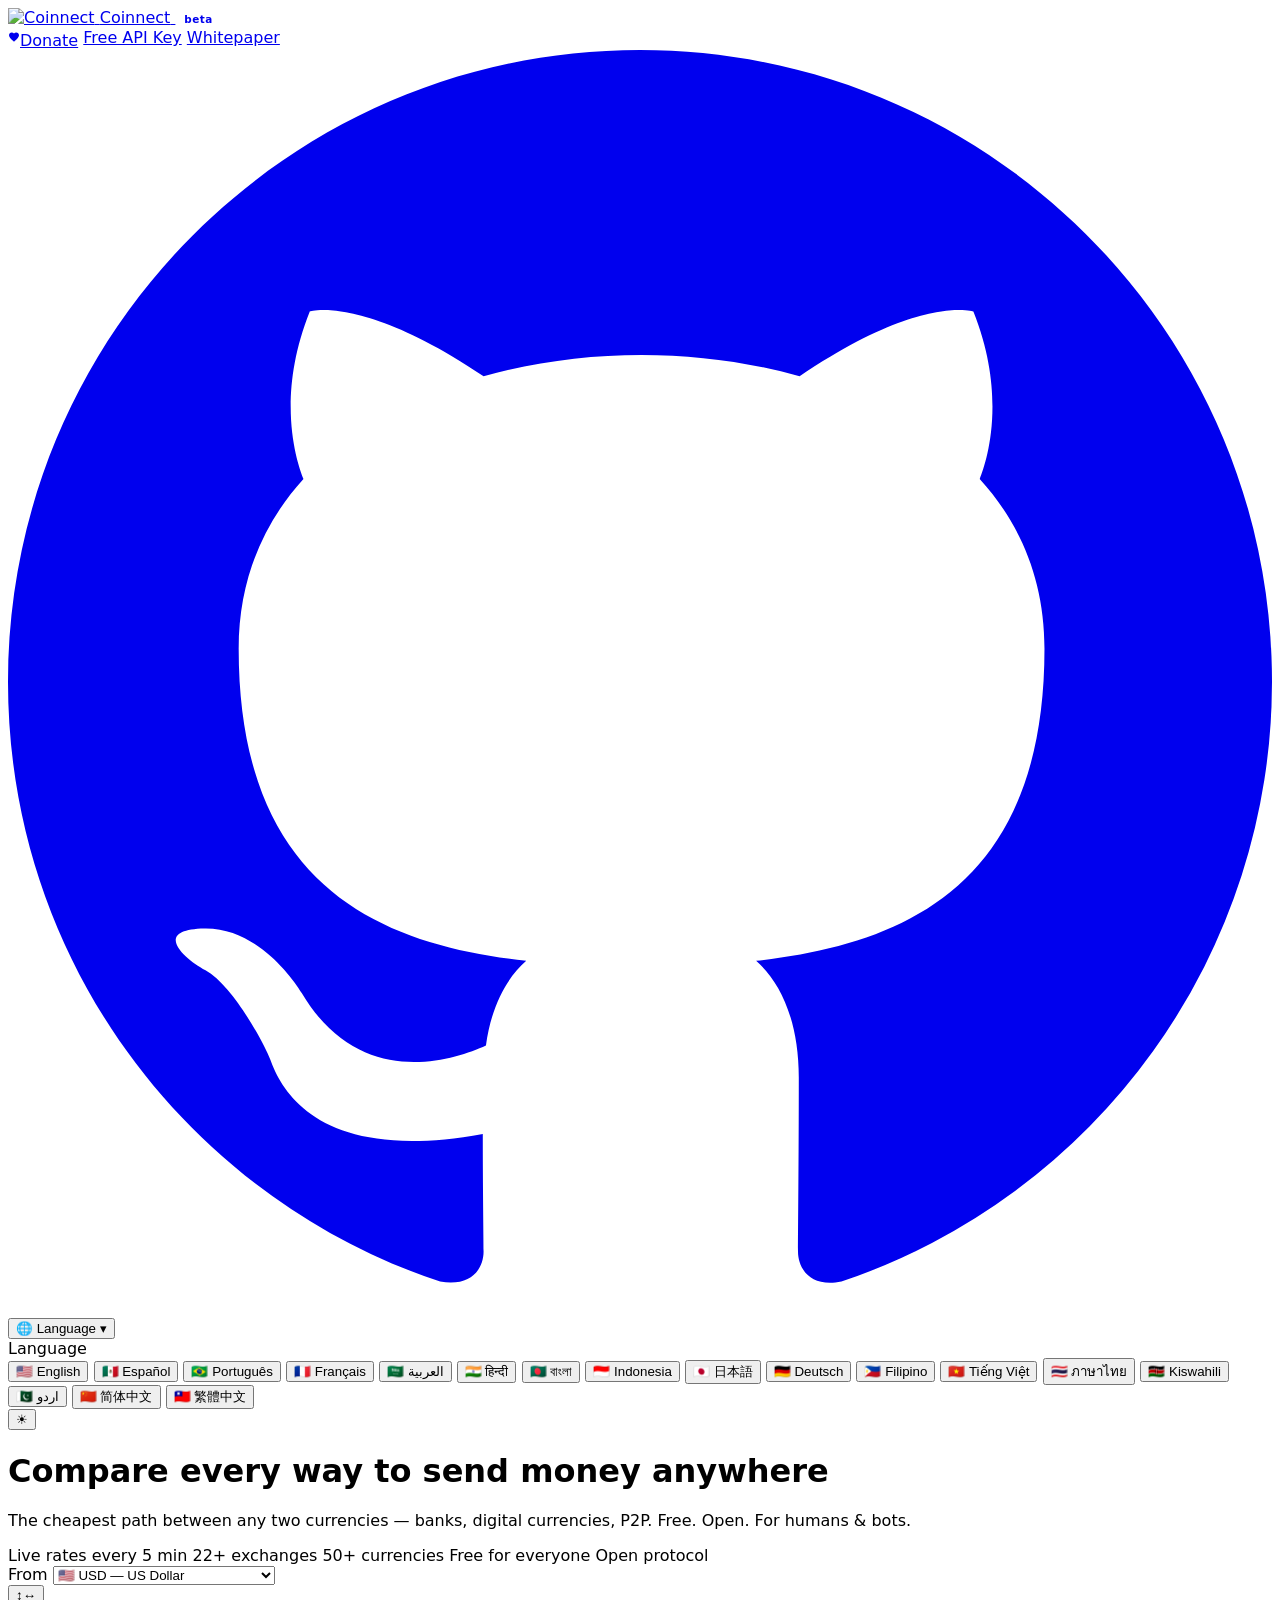
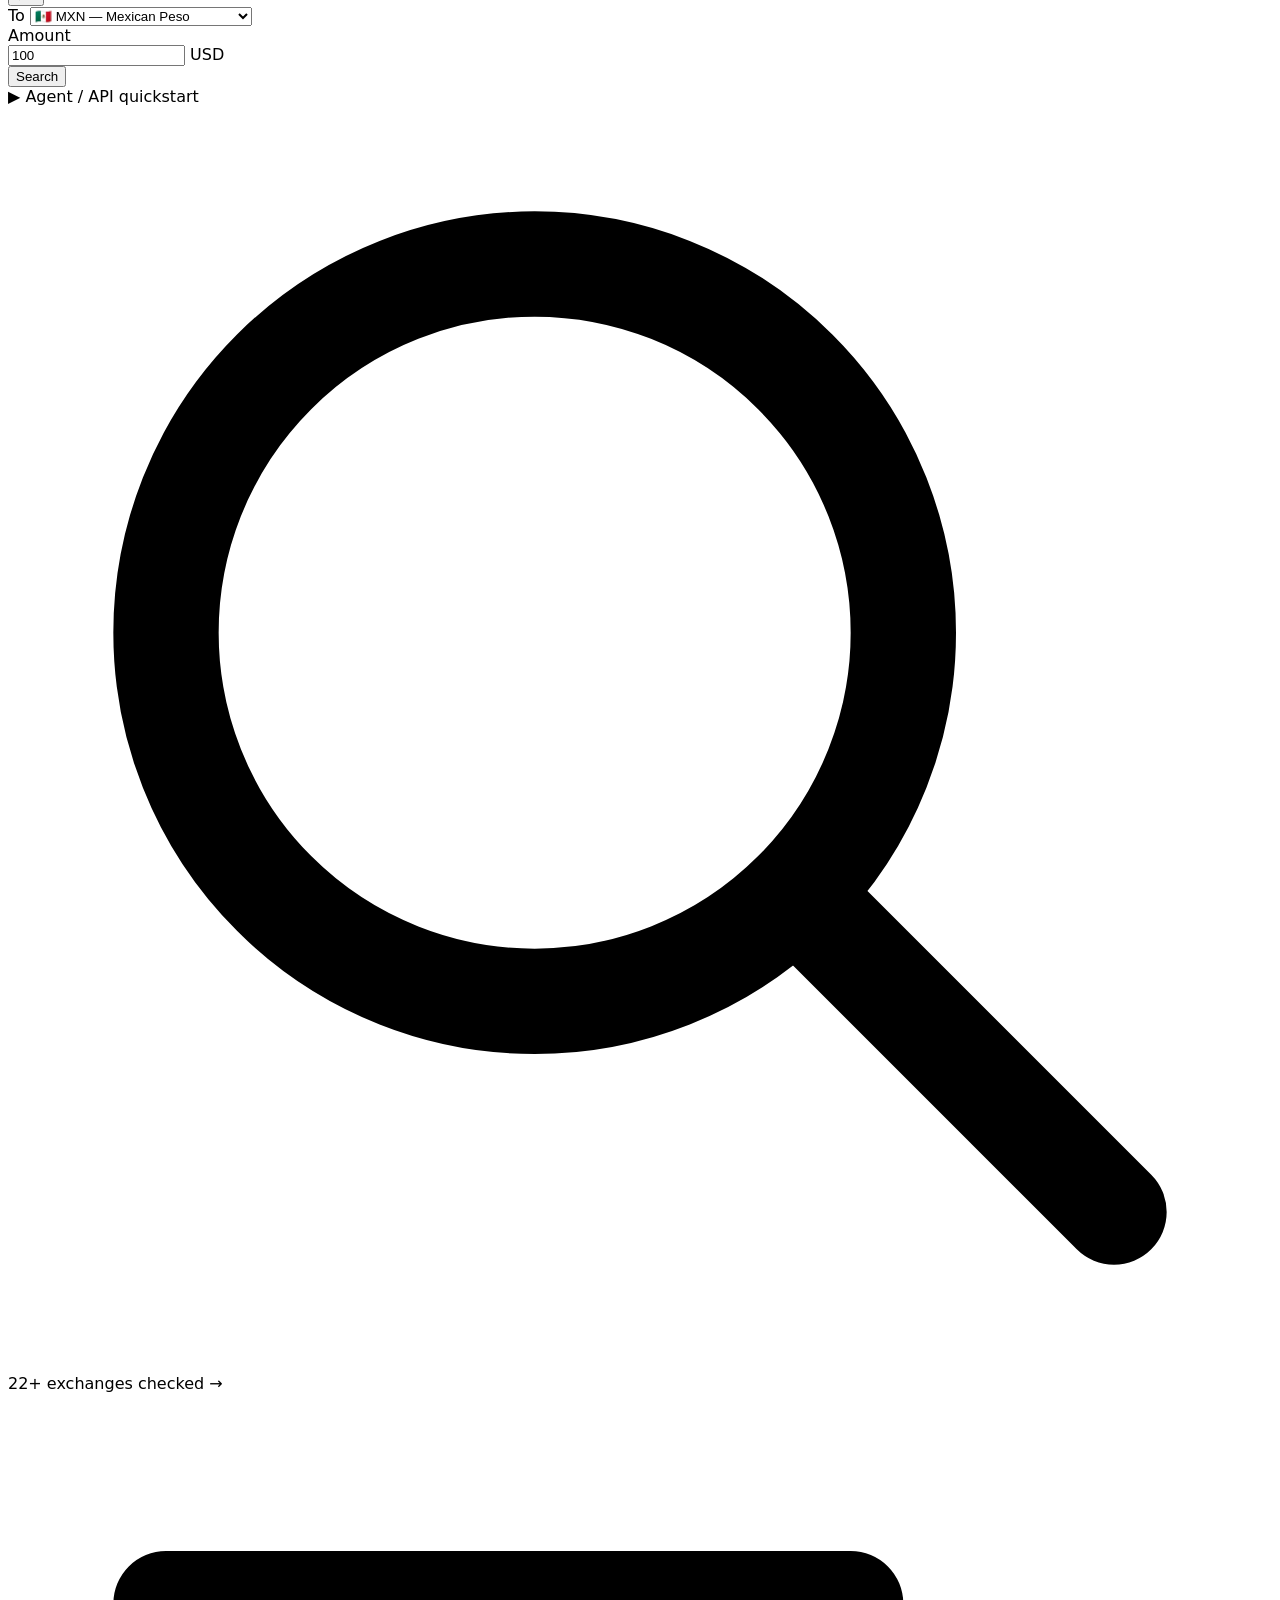
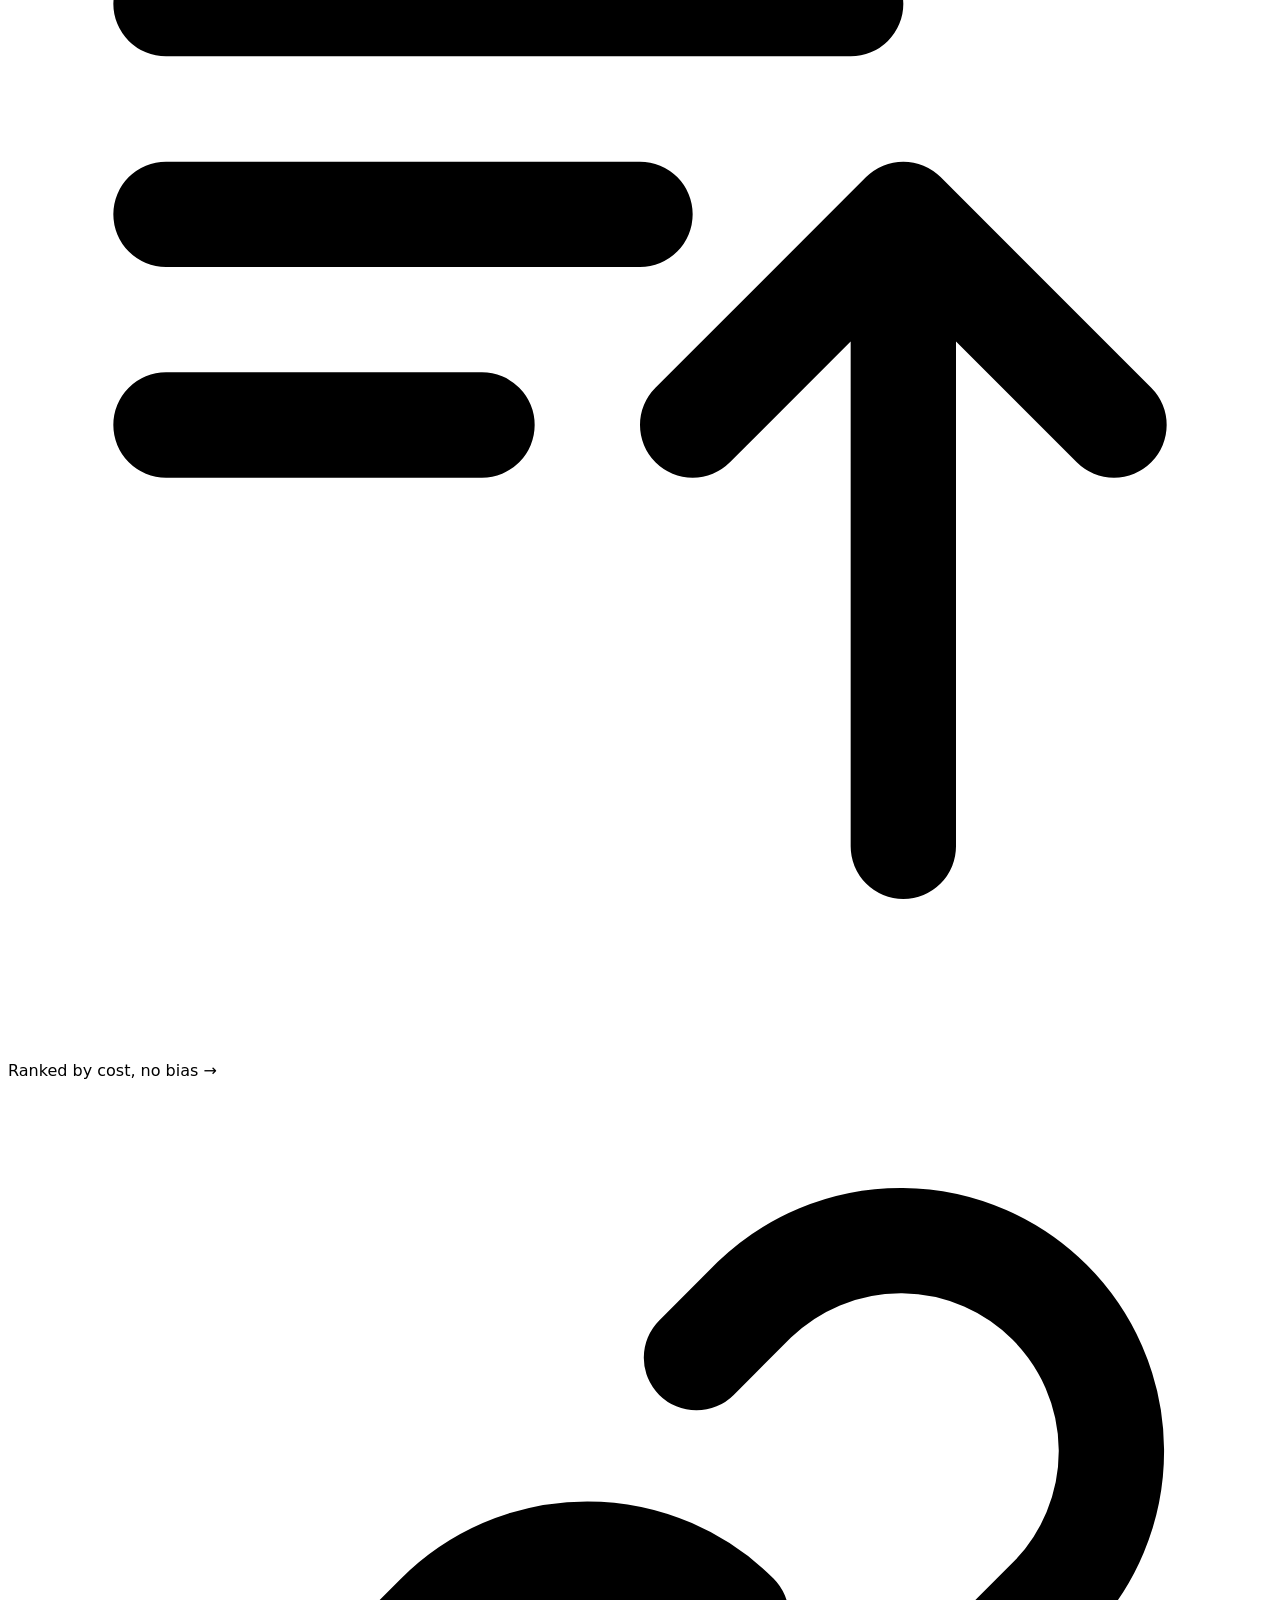
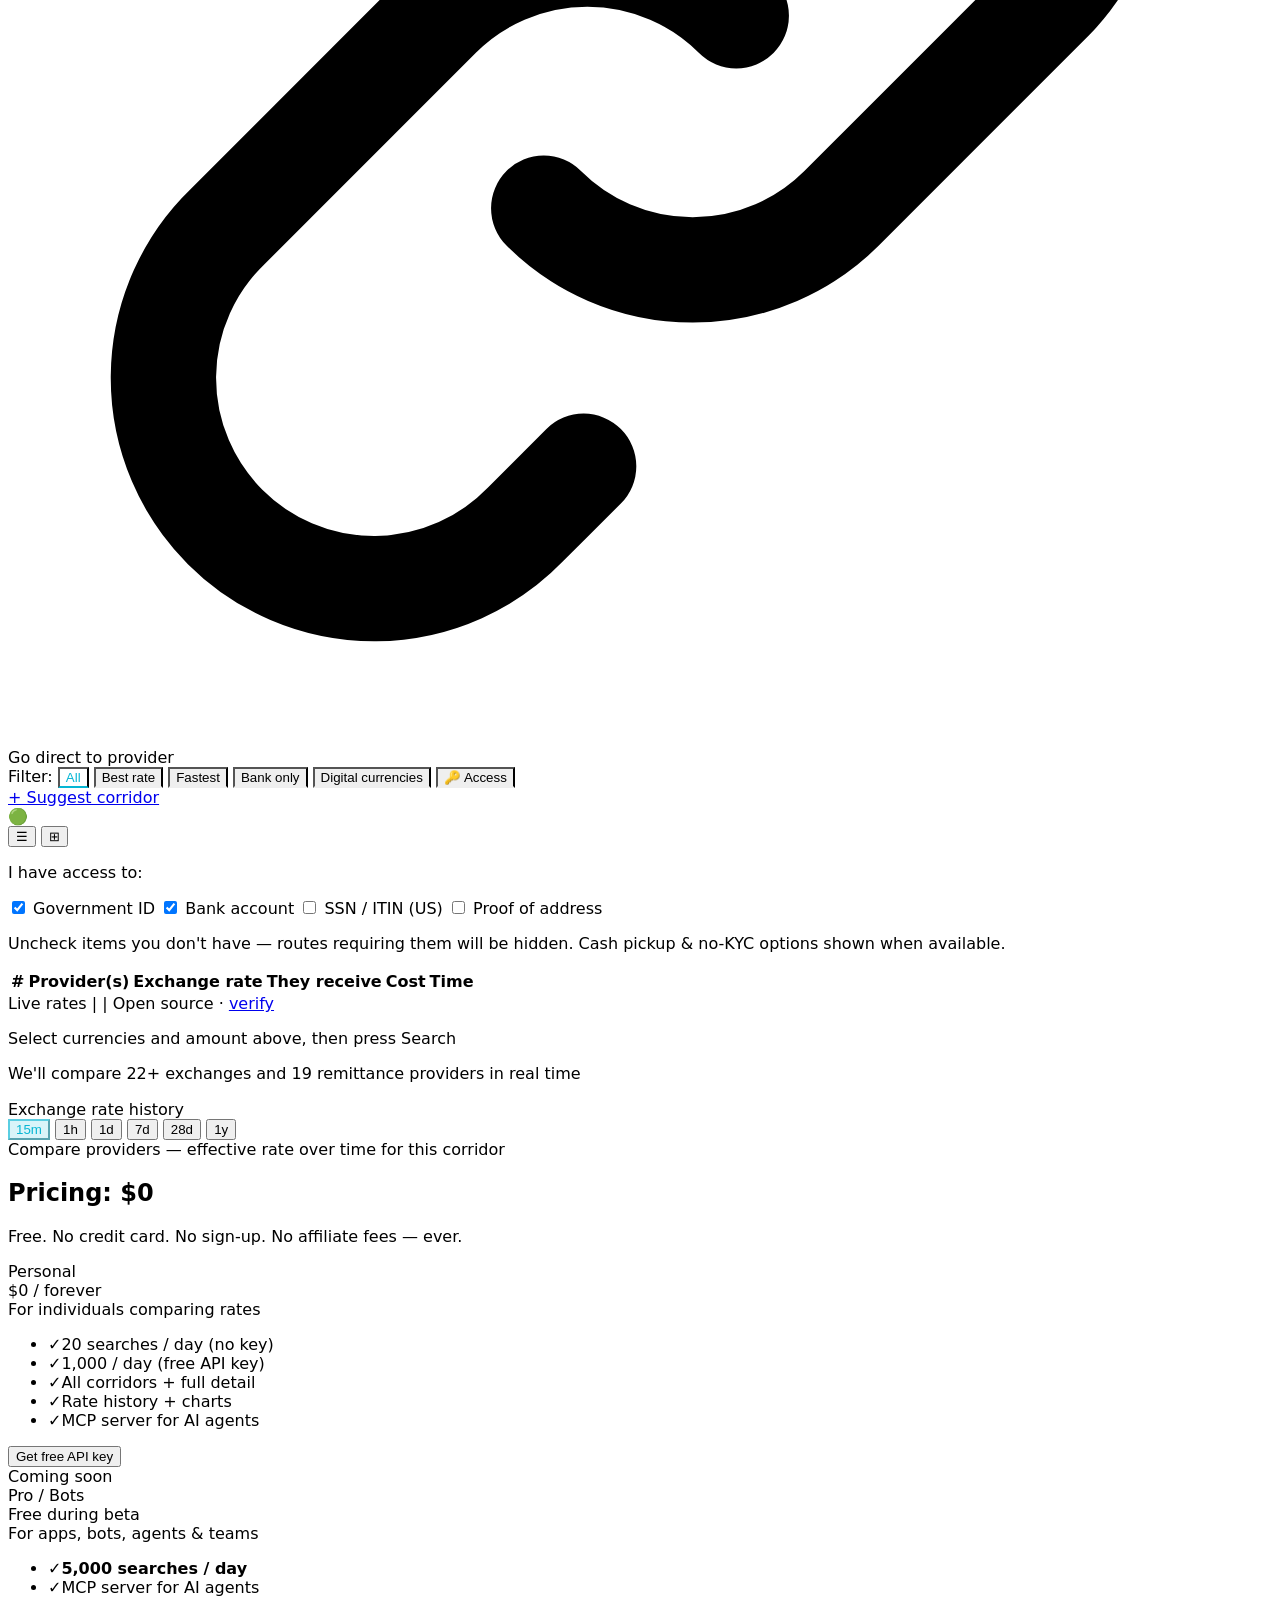
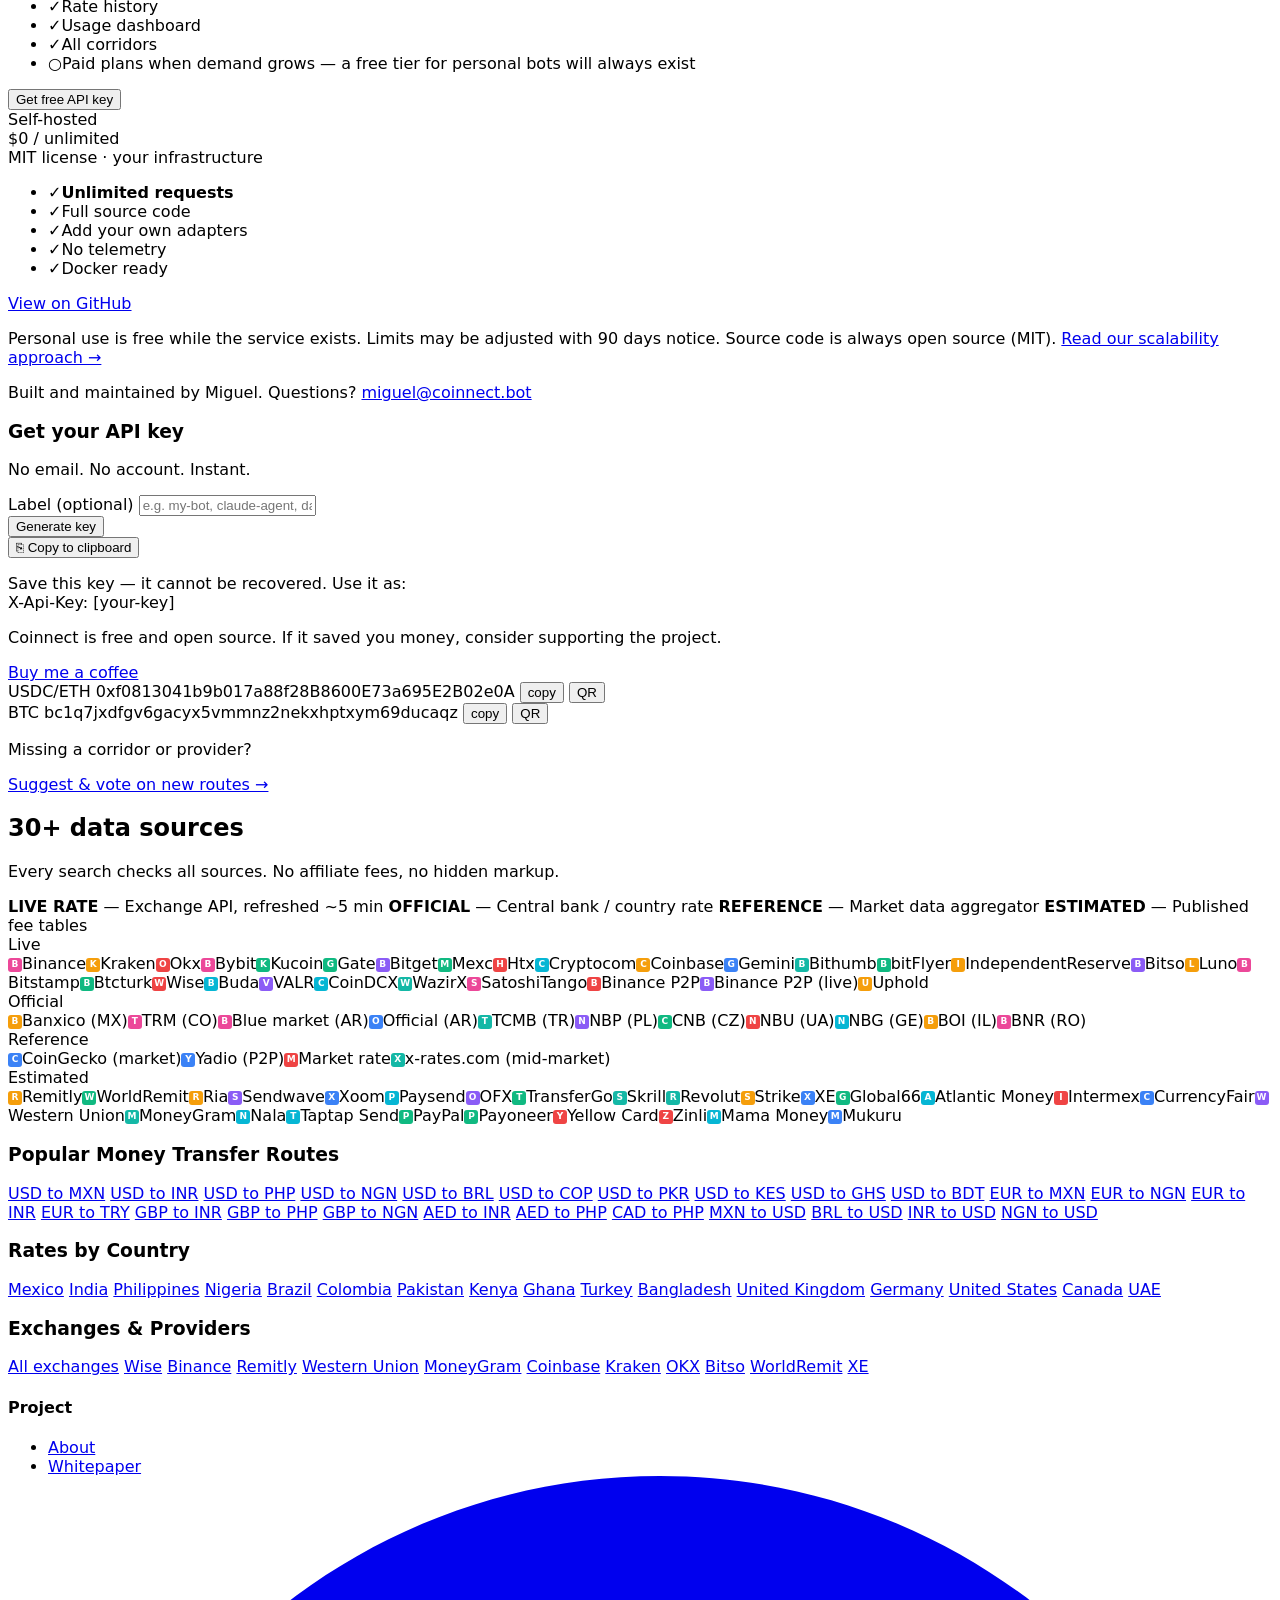
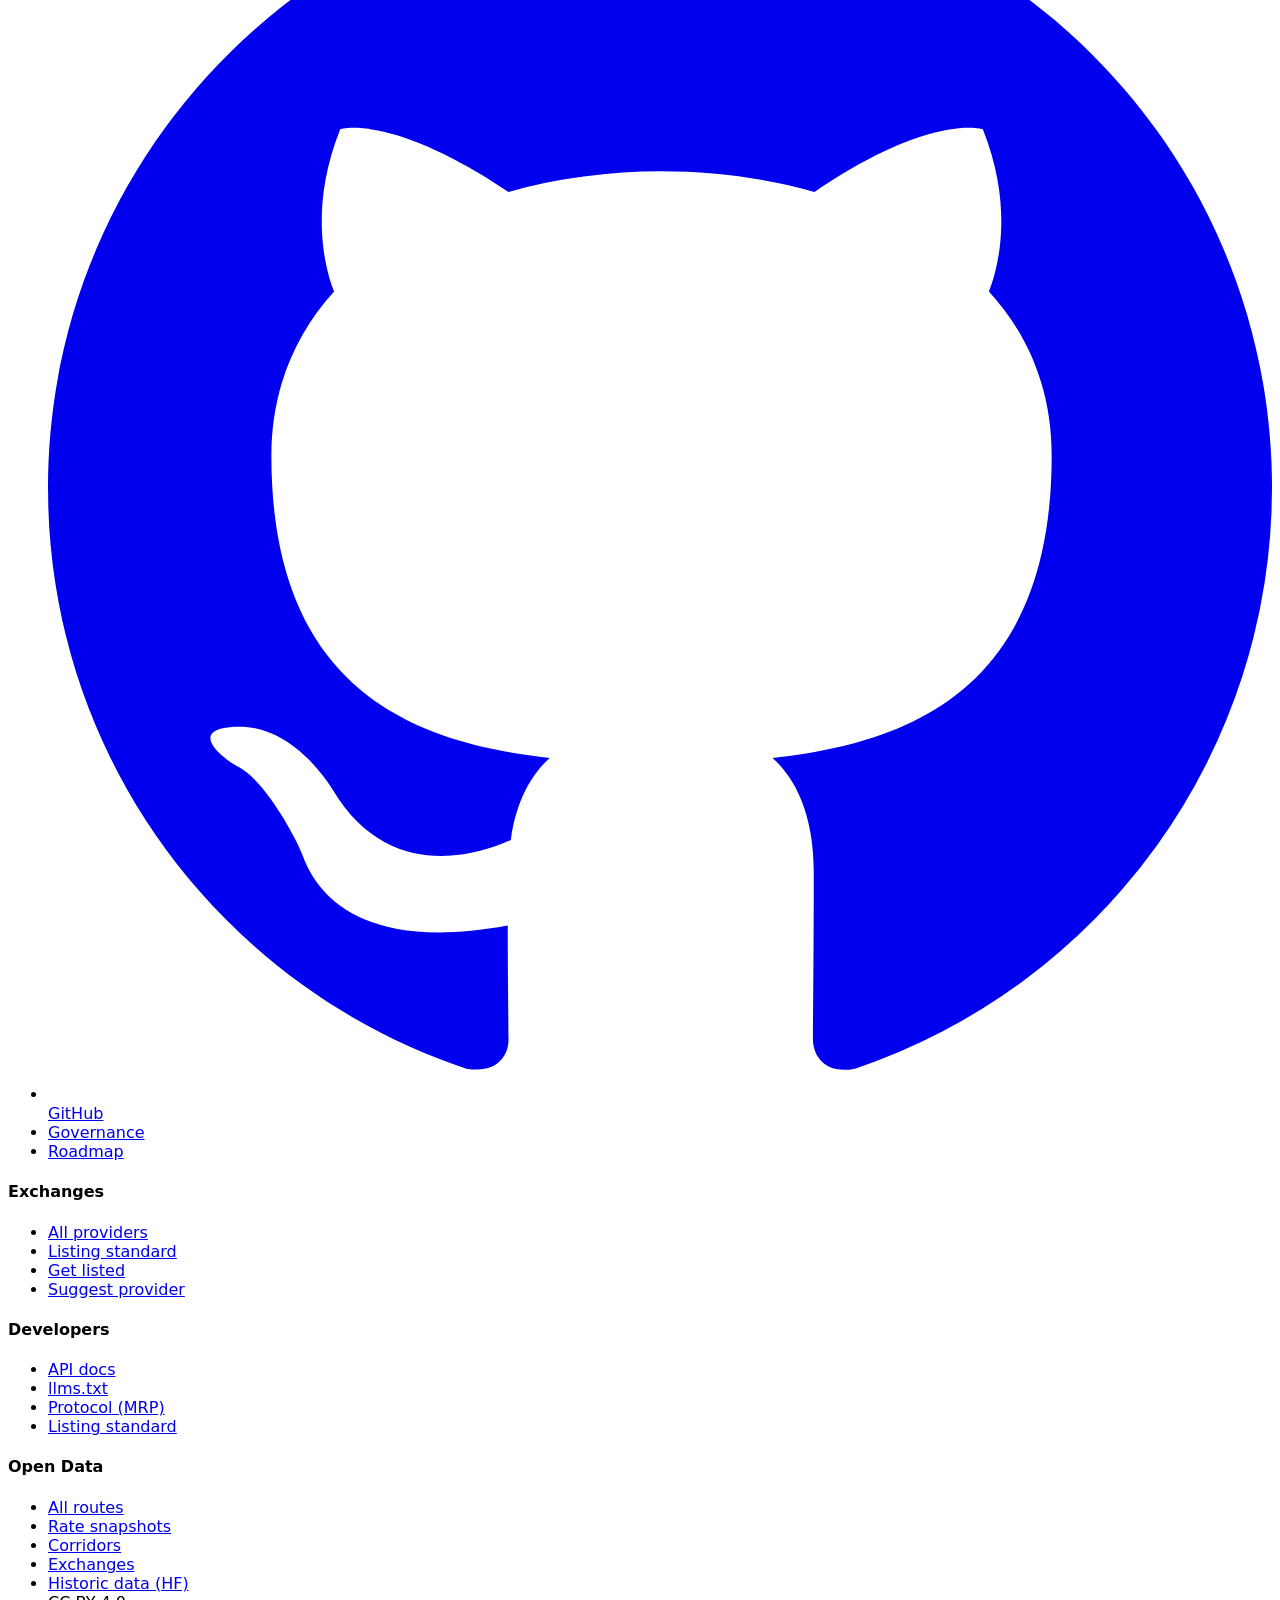
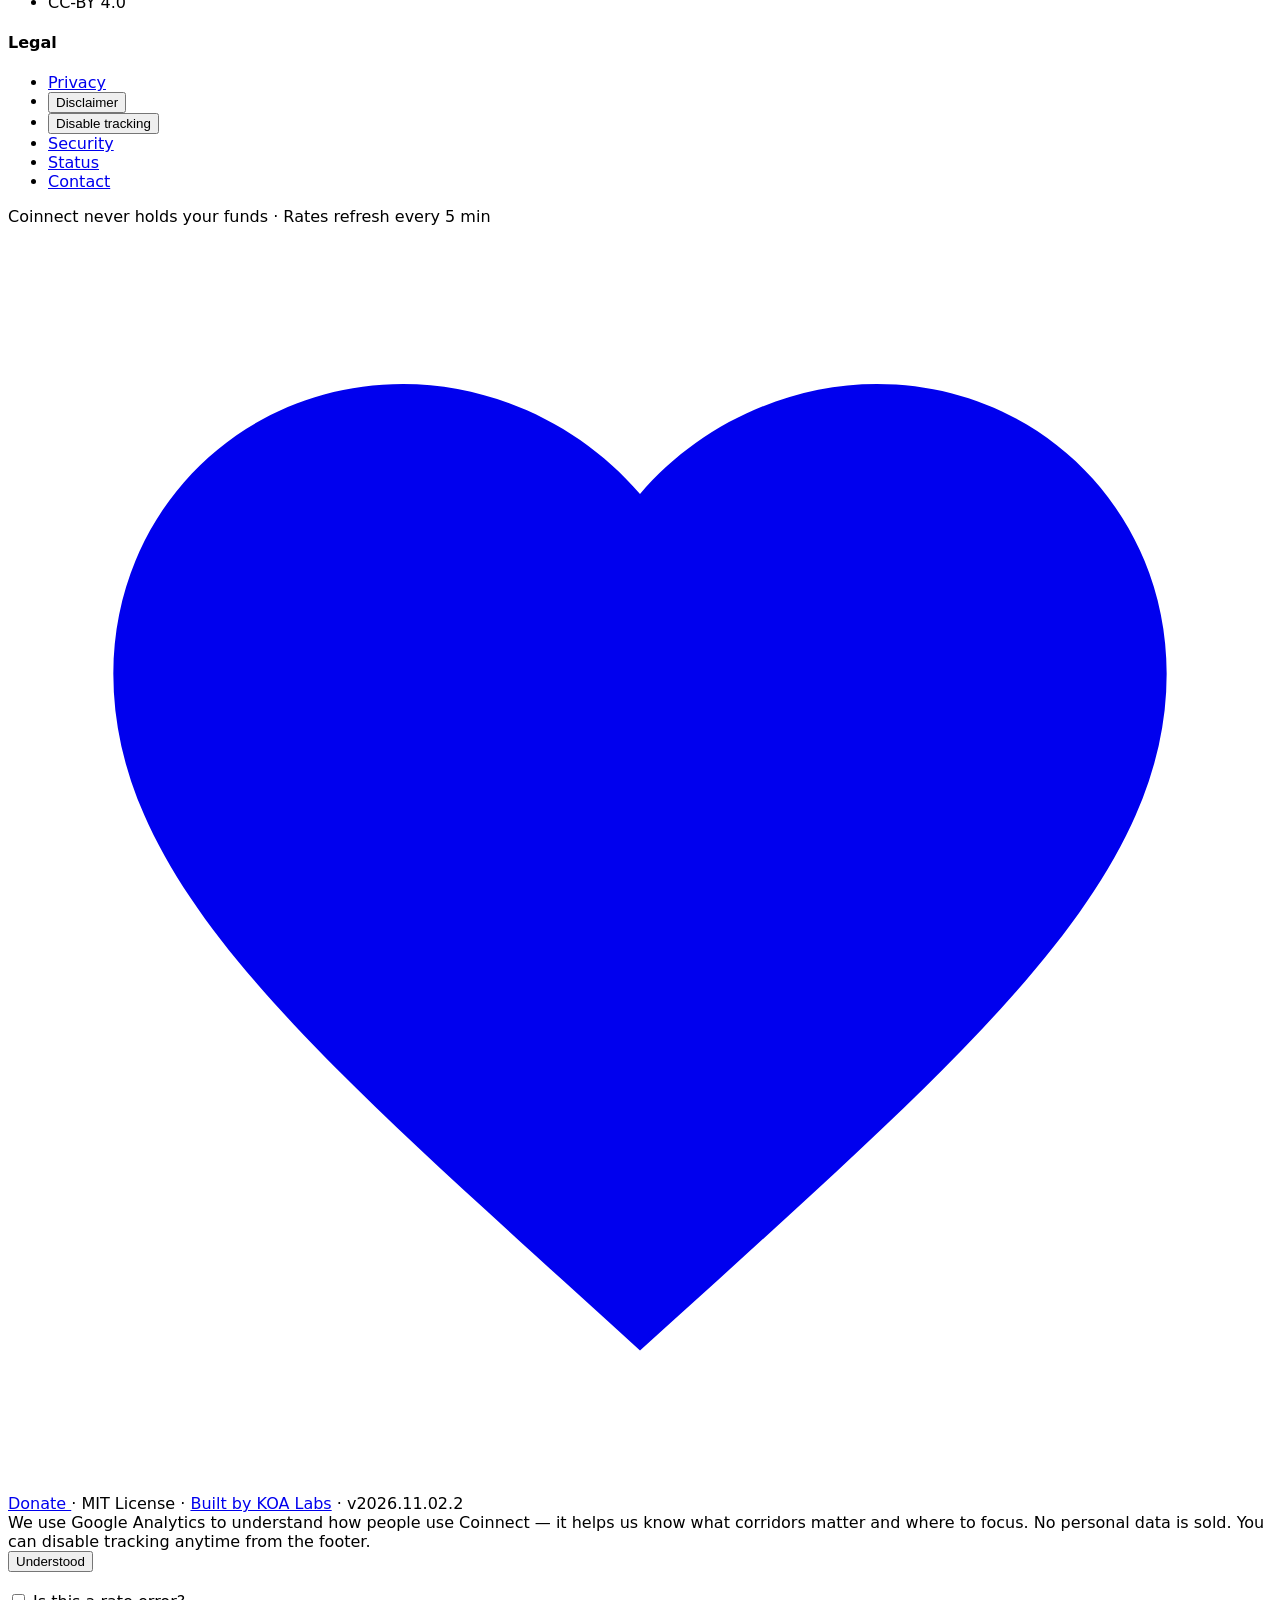
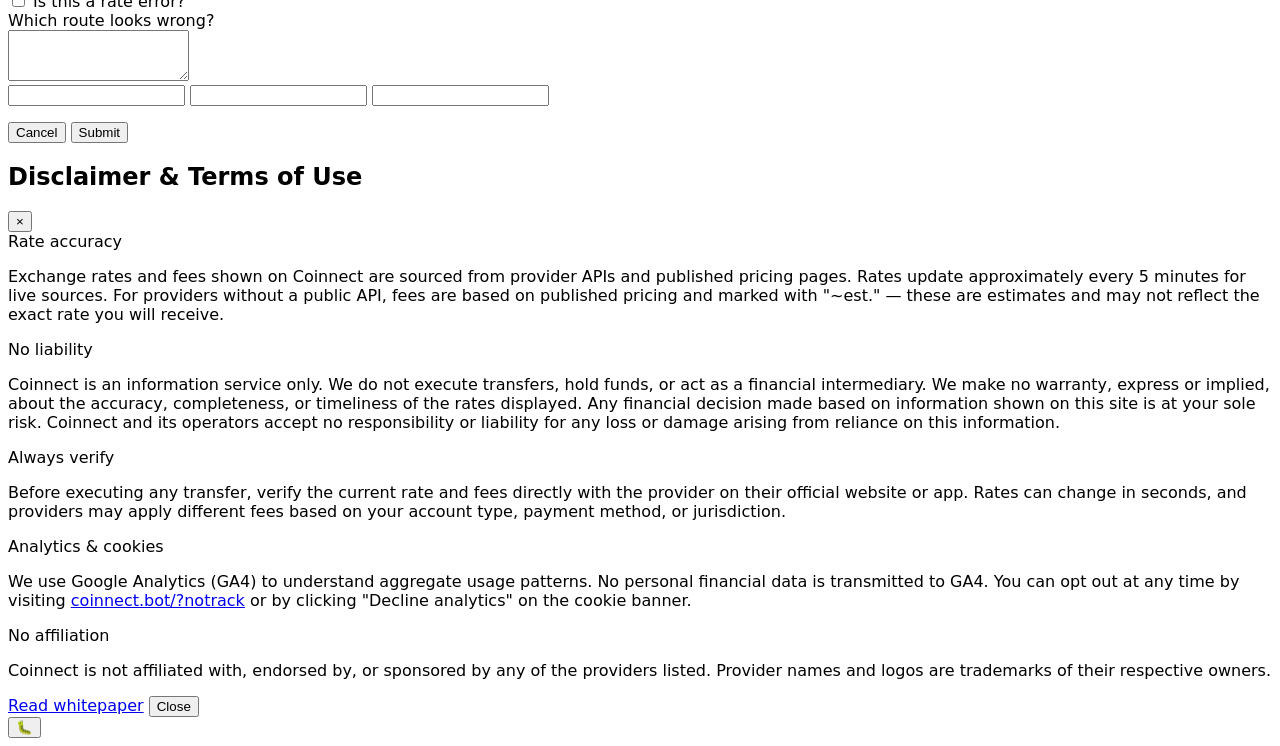
==== commit 8e7e1015: "copy: rates refresh every 5 minutes (static pages, 14 languages) (#13)" ====
--- a/src/coinnect/static/index.html
+++ b/src/coinnect/static/index.html
@@ -43,7 +43,7 @@
 
   <!-- Structured data -->
   <script type="application/ld+json">
-  {"@context":"https://schema.org","@type":"WebApplication","name":"Coinnect","url":"https://coinnect.bot","description":"Open protocol for global money routing. Find the best rate between any two currencies — fiat, crypto, P2P. Free. Open. For humans and bots.","applicationCategory":"FinanceApplication","operatingSystem":"Web","offers":{"@type":"Offer","price":"0","priceCurrency":"USD"},"author":{"@type":"Person","name":"Miguel","email":"miguel@coinnect.bot"},"license":"https://opensource.org/licenses/MIT","isAccessibleForFree":true,"featureList":["Compare 30+ exchange and remittance providers","Real-time rates refreshed every 3 minutes","Multi-hop route optimization","REST API and MCP server for AI agents","17 languages supported","Open source (MIT license)"],"screenshot":"https://coinnect.bot/static/logo.svg","softwareVersion":"2026.11.02.1"}
+  {"@context":"https://schema.org","@type":"WebApplication","name":"Coinnect","url":"https://coinnect.bot","description":"Open protocol for global money routing. Find the best rate between any two currencies — fiat, crypto, P2P. Free. Open. For humans and bots.","applicationCategory":"FinanceApplication","operatingSystem":"Web","offers":{"@type":"Offer","price":"0","priceCurrency":"USD"},"author":{"@type":"Person","name":"Miguel","email":"miguel@coinnect.bot"},"license":"https://opensource.org/licenses/MIT","isAccessibleForFree":true,"featureList":["Compare 30+ exchange and remittance providers","Real-time rates refreshed every 5 minutes","Multi-hop route optimization","REST API and MCP server for AI agents","17 languages supported","Open source (MIT license)"],"screenshot":"https://coinnect.bot/static/logo.svg","softwareVersion":"2026.11.02.1"}
   </script>
   <script type="application/ld+json">
   {"@context":"https://schema.org","@type":"Organization","name":"Coinnect","url":"https://coinnect.bot","logo":"https://coinnect.bot/static/logo.svg","contactPoint":{"@type":"ContactPoint","email":"miguel@coinnect.bot","contactType":"customer support"},"sameAs":["https://github.com/coinnect-dev/coinnect"]}
@@ -268,7 +268,7 @@
       <p class="mt-2 text-base text-cyan-600 dark:text-cyan-400 font-medium" id="taglineRotator"></p>
       <!-- Stats -->
       <div class="mt-3 flex flex-wrap items-center justify-center gap-x-5 gap-y-1 text-[11px] text-gray-400">
-        <span class="flex items-center gap-1"><span class="w-1.5 h-1.5 rounded-full bg-emerald-500"></span> Live rates every 3 min</span>
+        <span class="flex items-center gap-1"><span class="w-1.5 h-1.5 rounded-full bg-emerald-500"></span> Live rates every 5 min</span>
         <span>22+ exchanges</span>
         <span>50+ currencies</span>
         <span>Free for everyone</span>
@@ -795,7 +795,7 @@
     <p class="text-xs text-gray-400 mb-4" data-i18n="ds_sub">Every search checks all sources. No affiliate fees, no hidden markup.</p>
     <!-- Legend -->
     <div class="flex flex-wrap gap-3 mb-5 text-[10px] text-gray-500 dark:text-gray-400">
-      <span class="flex items-center gap-1.5"><span class="w-2 h-2 rounded-full bg-emerald-500"></span> <strong data-i18n="badge_live">LIVE RATE</strong> — <span data-i18n="badge_live_desc">Exchange API, refreshed ~3 min</span></span>
+      <span class="flex items-center gap-1.5"><span class="w-2 h-2 rounded-full bg-emerald-500"></span> <strong data-i18n="badge_live">LIVE RATE</strong> — <span data-i18n="badge_live_desc">Exchange API, refreshed ~5 min</span></span>
       <span class="flex items-center gap-1.5"><span class="w-2 h-2 rounded-full bg-blue-500"></span> <strong data-i18n="badge_official">OFFICIAL</strong> — <span data-i18n="badge_official_desc">Central bank / country rate</span></span>
       <span class="flex items-center gap-1.5"><span class="w-2 h-2 rounded-full bg-cyan-500"></span> <strong data-i18n="badge_reference">REFERENCE</strong> — <span data-i18n="badge_reference_desc">Market data aggregator</span></span>
       <span class="flex items-center gap-1.5"><span class="w-2 h-2 rounded-full bg-amber-400"></span> <strong data-i18n="badge_estimated">ESTIMATED</strong> — <span data-i18n="badge_estimated_desc">Published fee tables</span></span>
@@ -1046,7 +1046,7 @@
     <div class="flex items-center gap-2">
       <span data-i18n="footer_nofunds">Coinnect never holds your funds</span>
       <span>·</span>
-      <span data-i18n="footer_rates">Rates refresh every 3 min</span>
+      <span data-i18n="footer_rates">Rates refresh every 5 min</span>
     </div>
     <div class="flex items-center gap-2">
       <a href="#donate" onclick="document.getElementById('donateSection')?.scrollIntoView({behavior:'smooth'});return false;"
@@ -1141,18 +1141,18 @@
 
 const FEATURED={'Cheapest':'','Fastest':''}; // internal labels, translated via tag_cheapest/tag_fastest
 const PROVIDER_INFO = {
-  'Binance': {url:'https://binance.com',refresh:'~3 min (live order book)',contact:'https://www.binance.com/en/support',fees:'https://www.binance.com/en/fee/schedule'},
-  'Kraken': {url:'https://kraken.com',refresh:'~3 min (live order book)',contact:'https://support.kraken.com',fees:'https://www.kraken.com/features/fee-schedule'},
-  'Coinbase': {url:'https://coinbase.com',refresh:'~3 min (live order book)',contact:'https://help.coinbase.com',fees:'https://help.coinbase.com/en/coinbase/trading-and-funding/pricing-and-fees/fees'},
-  'OKX': {url:'https://okx.com',refresh:'~3 min (live order book)',contact:'https://www.okx.com/support',fees:'https://www.okx.com/fees'},
-  'Bybit': {url:'https://bybit.com',refresh:'~3 min (live order book)',contact:'https://www.bybit.com/en/help-center',fees:'https://www.bybit.com/en/help-center/article/Fee-Structure'},
-  'KuCoin': {url:'https://kucoin.com',refresh:'~3 min (live order book)',contact:'https://www.kucoin.com/support',fees:'https://www.kucoin.com/vip/level'},
-  'Bitso': {url:'https://bitso.com',refresh:'~3 min (live REST API)',contact:'https://help.bitso.com',fees:'https://bitso.com/fees'},
+  'Binance': {url:'https://binance.com',refresh:'~5 min (live order book)',contact:'https://www.binance.com/en/support',fees:'https://www.binance.com/en/fee/schedule'},
+  'Kraken': {url:'https://kraken.com',refresh:'~5 min (live order book)',contact:'https://support.kraken.com',fees:'https://www.kraken.com/features/fee-schedule'},
+  'Coinbase': {url:'https://coinbase.com',refresh:'~5 min (live order book)',contact:'https://help.coinbase.com',fees:'https://help.coinbase.com/en/coinbase/trading-and-funding/pricing-and-fees/fees'},
+  'OKX': {url:'https://okx.com',refresh:'~5 min (live order book)',contact:'https://www.okx.com/support',fees:'https://www.okx.com/fees'},
+  'Bybit': {url:'https://bybit.com',refresh:'~5 min (live order book)',contact:'https://www.bybit.com/en/help-center',fees:'https://www.bybit.com/en/help-center/article/Fee-Structure'},
+  'KuCoin': {url:'https://kucoin.com',refresh:'~5 min (live order book)',contact:'https://www.kucoin.com/support',fees:'https://www.kucoin.com/vip/level'},
+  'Bitso': {url:'https://bitso.com',refresh:'~5 min (live REST API)',contact:'https://help.bitso.com',fees:'https://bitso.com/fees'},
   'Wise': {url:'https://wise.com',refresh:'~30 min (live FX rate)',contact:'https://wise.com/help',fees:'https://wise.com/pricing'},
-  'Buda': {url:'https://buda.com',refresh:'~3 min (live REST API)',contact:'https://help.buda.com',fees:'https://www.buda.com/comisiones'},
-  'VALR': {url:'https://valr.com',refresh:'~3 min (live REST API)',contact:'https://support.valr.com',fees:'https://www.valr.com/fees'},
-  'CoinDCX': {url:'https://coindcx.com',refresh:'~3 min (live REST API)',contact:'https://support.coindcx.com',fees:'https://coindcx.com/fees'},
-  'WazirX': {url:'https://wazirx.com',refresh:'~3 min (live REST API)',contact:'https://support.wazirx.com',fees:'https://wazirx.com/fees'},
+  'Buda': {url:'https://buda.com',refresh:'~5 min (live REST API)',contact:'https://help.buda.com',fees:'https://www.buda.com/comisiones'},
+  'VALR': {url:'https://valr.com',refresh:'~5 min (live REST API)',contact:'https://support.valr.com',fees:'https://www.valr.com/fees'},
+  'CoinDCX': {url:'https://coindcx.com',refresh:'~5 min (live REST API)',contact:'https://support.coindcx.com',fees:'https://coindcx.com/fees'},
+  'WazirX': {url:'https://wazirx.com',refresh:'~5 min (live REST API)',contact:'https://support.wazirx.com',fees:'https://wazirx.com/fees'},
   'SatoshiTango': {url:'https://satoshitango.com',refresh:'~5 min (live REST API)',contact:'https://satoshitango.com/contacto'},
   'Uphold': {url:'https://uphold.com',refresh:'~5 min (live public ticker)',contact:'https://support.uphold.com',fees:'https://uphold.com/get-started/service-fees'},
   'Binance P2P': {url:'https://p2p.binance.com',refresh:'~5 min (live P2P offers)',contact:'https://www.binance.com/en/support'},
@@ -2865,7 +2865,7 @@
     <div class="px-6 py-5 space-y-4 text-sm text-gray-600 dark:text-gray-300 leading-relaxed">
       <div>
         <div class="font-semibold text-gray-900 dark:text-white mb-1" data-i18n="disc_rate_h">Rate accuracy</div>
-        <p data-i18n="disc_rate">Exchange rates and fees shown on Coinnect are sourced from provider APIs and published pricing pages. Rates update approximately every 3 minutes for live sources. For providers without a public API, fees are based on published pricing and marked with "~est." — these are estimates and may not reflect the exact rate you will receive.</p>
+        <p data-i18n="disc_rate">Exchange rates and fees shown on Coinnect are sourced from provider APIs and published pricing pages. Rates update approximately every 5 minutes for live sources. For providers without a public API, fees are based on published pricing and marked with "~est." — these are estimates and may not reflect the exact rate you will receive.</p>
       </div>
       <div>
         <div class="font-semibold text-gray-900 dark:text-white mb-1" data-i18n="disc_liability_h">No liability</div>
